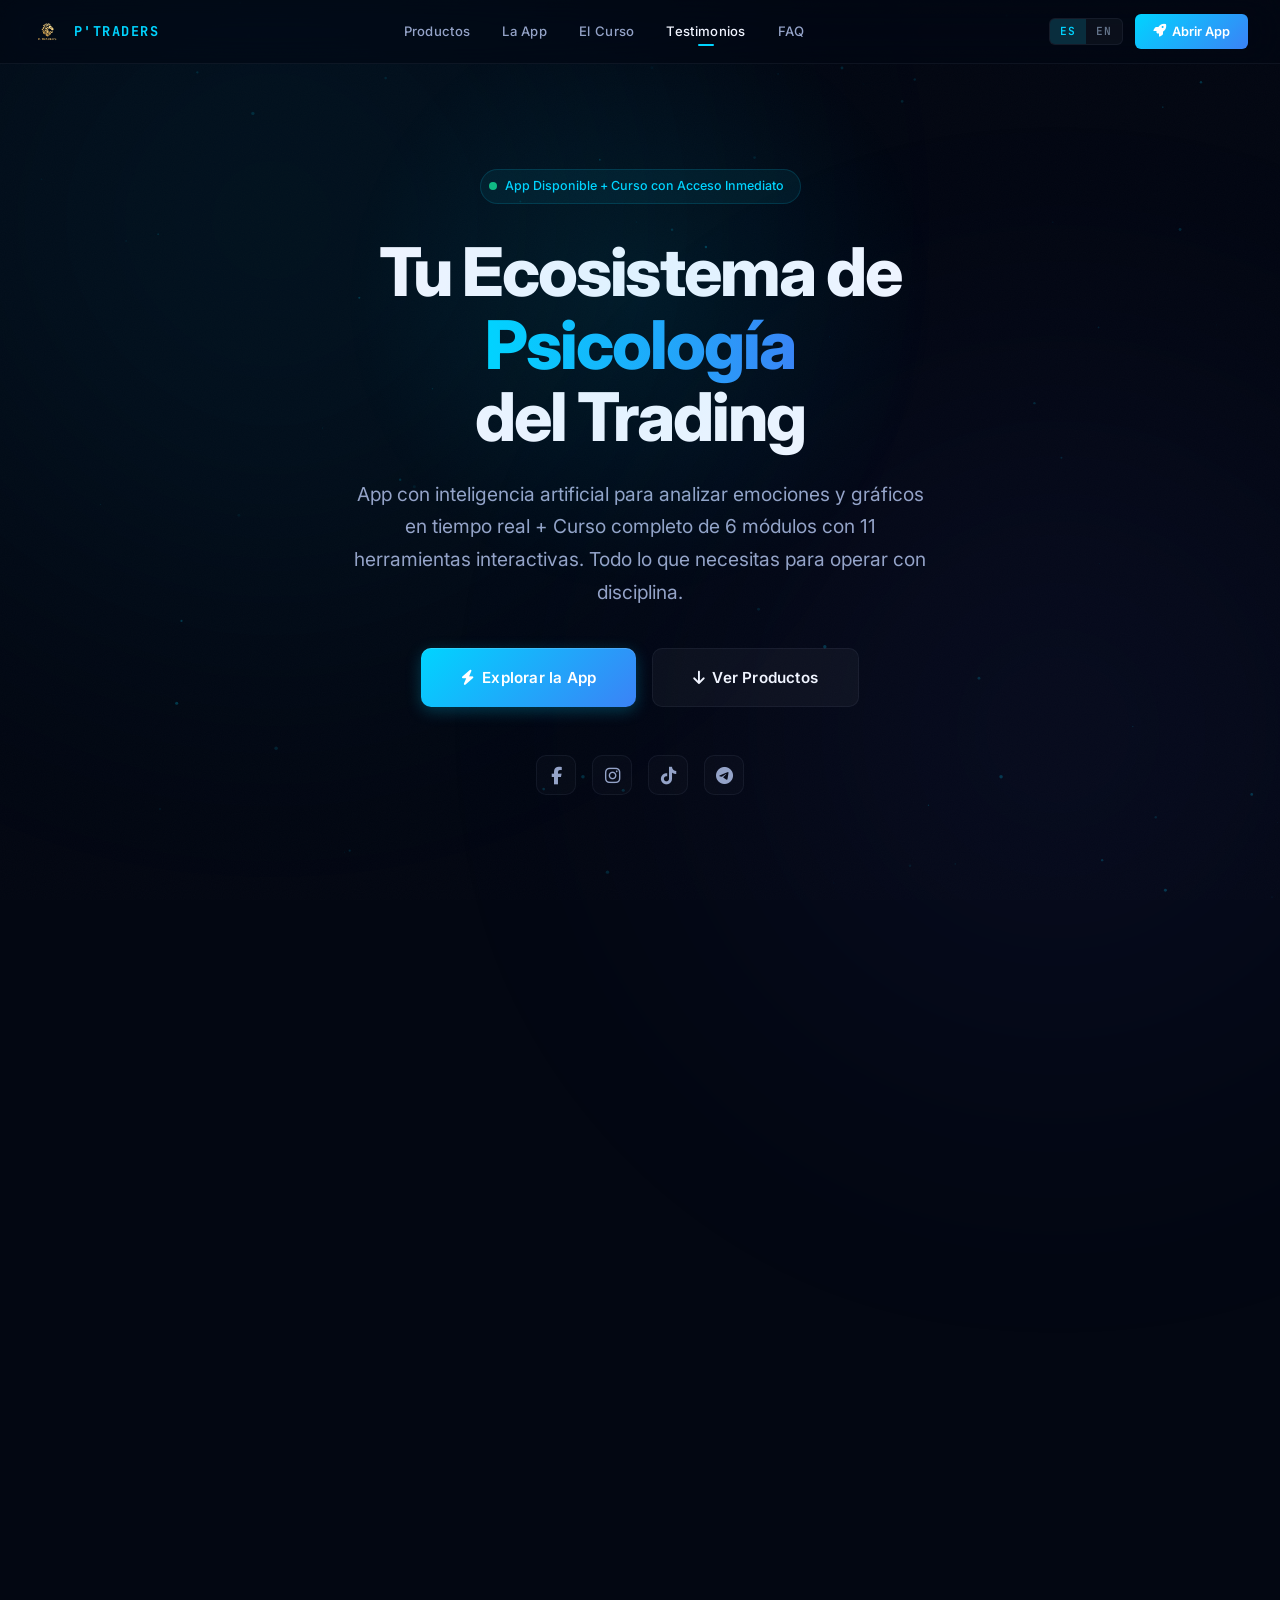
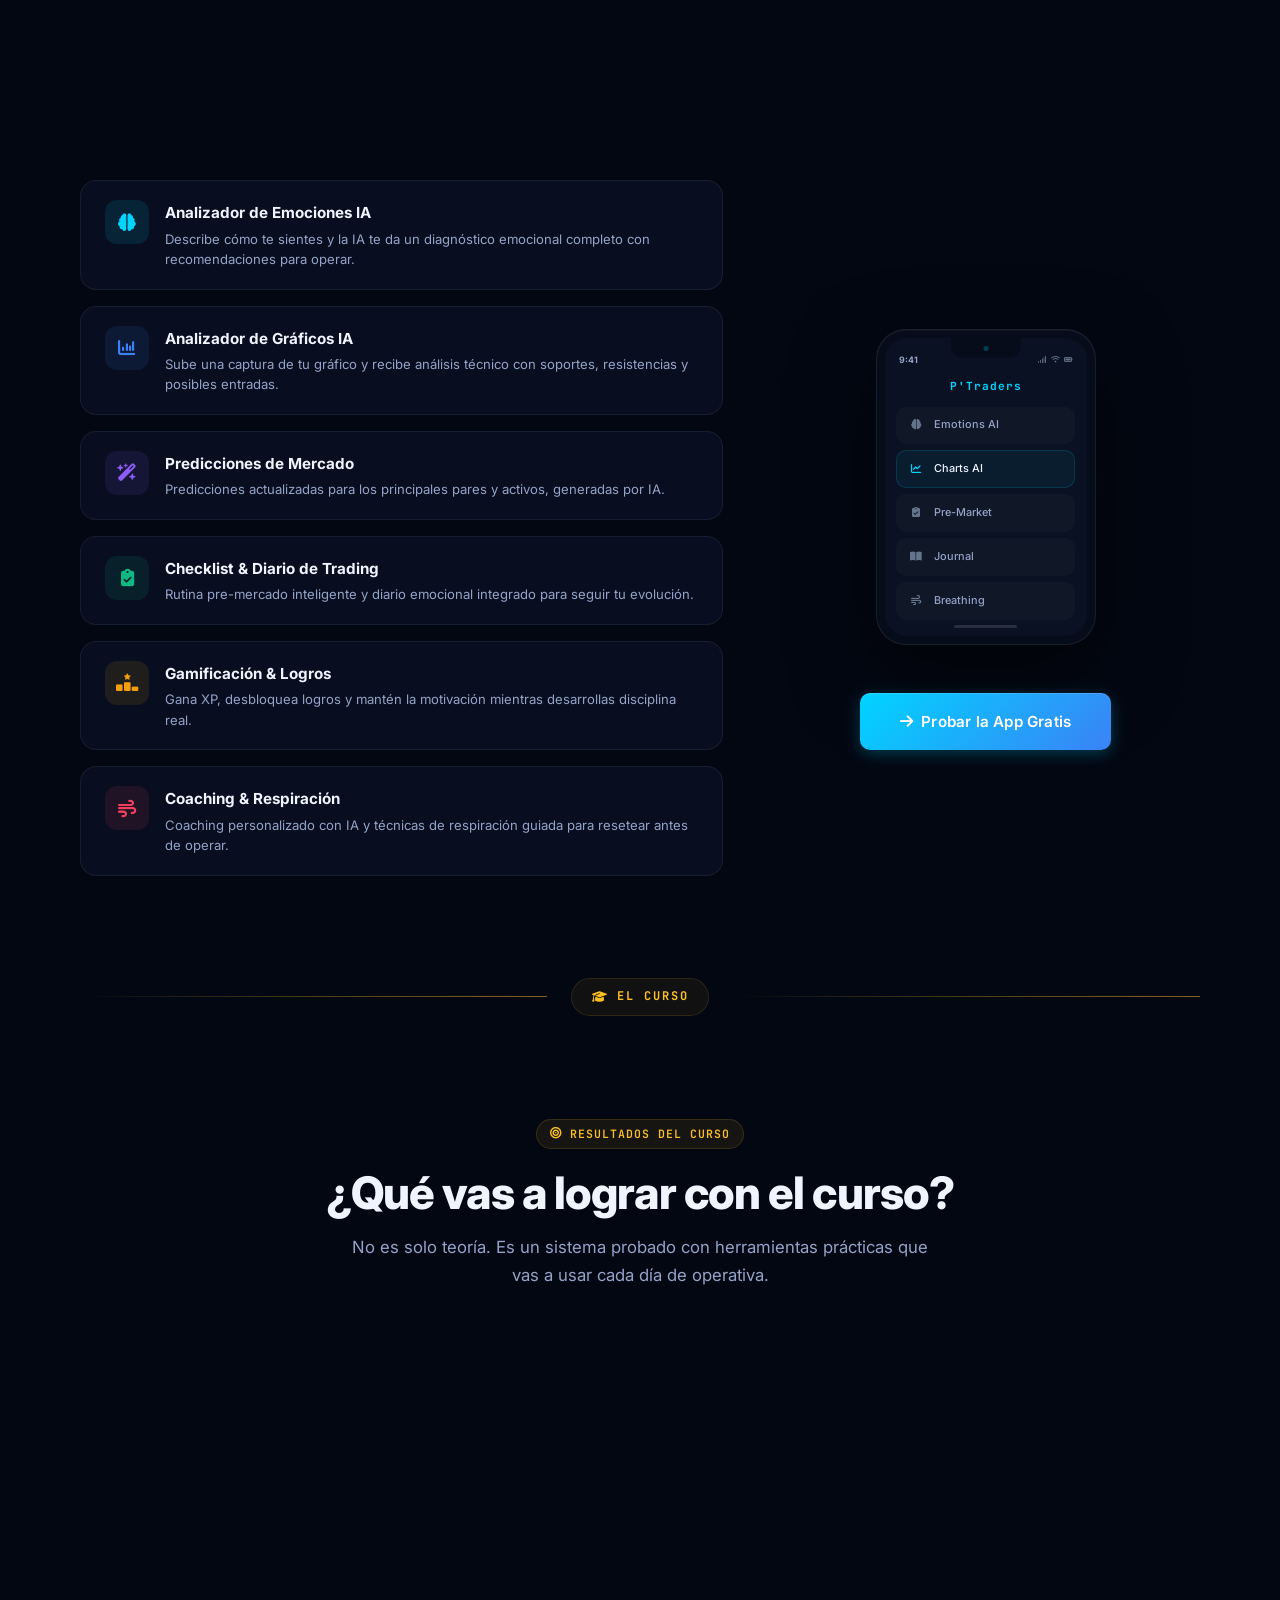
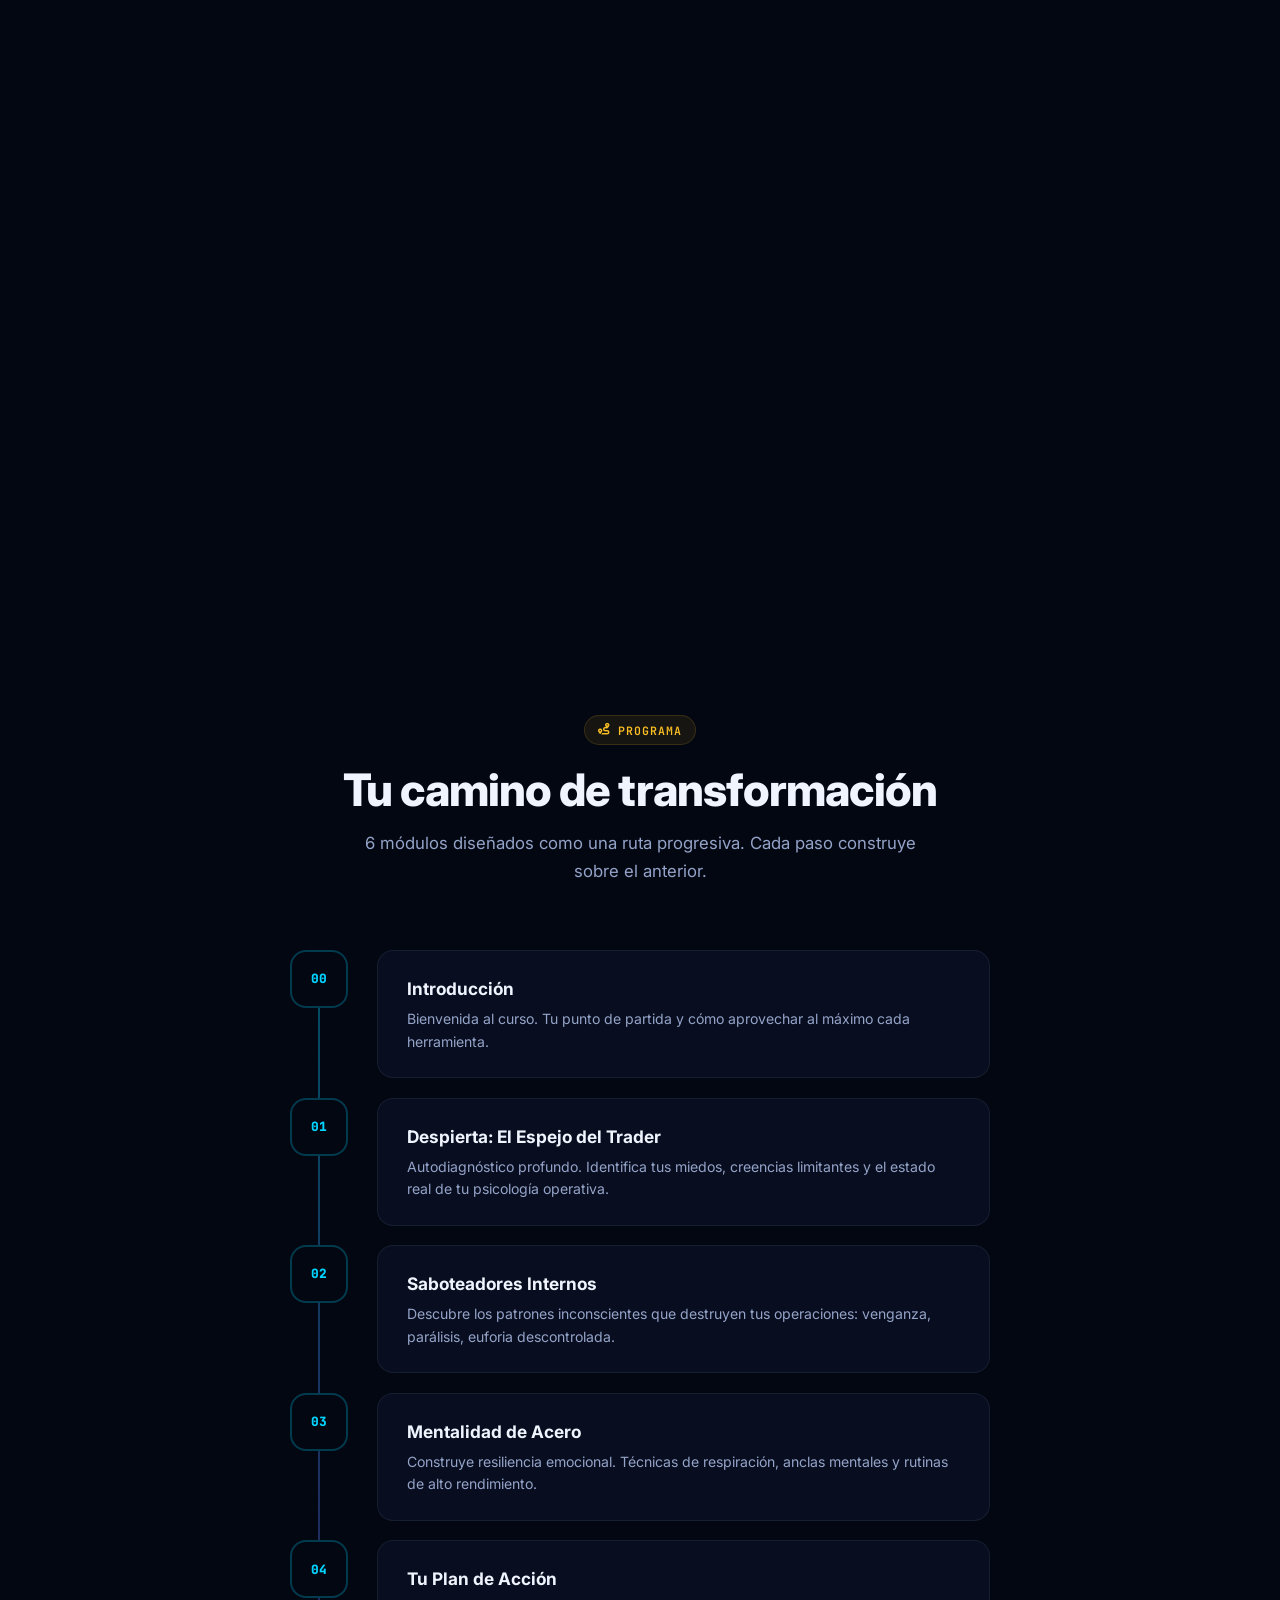
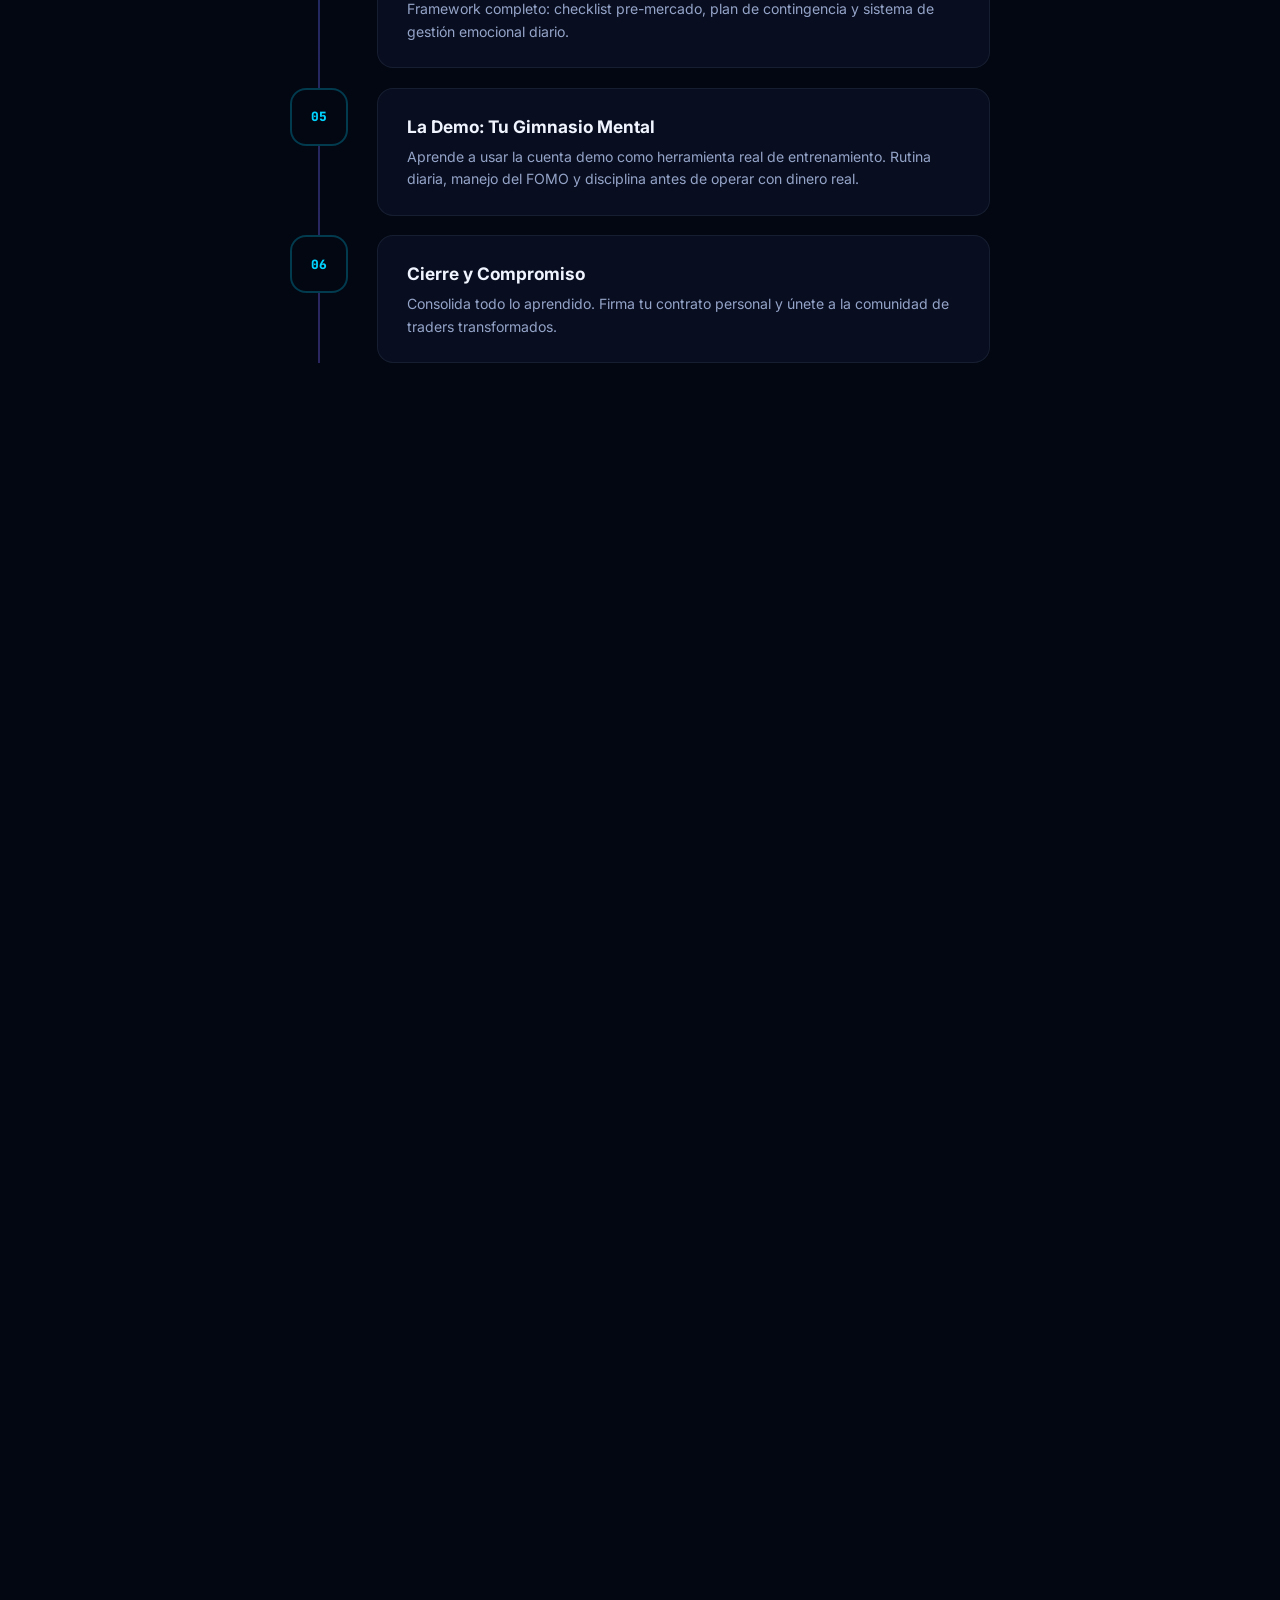
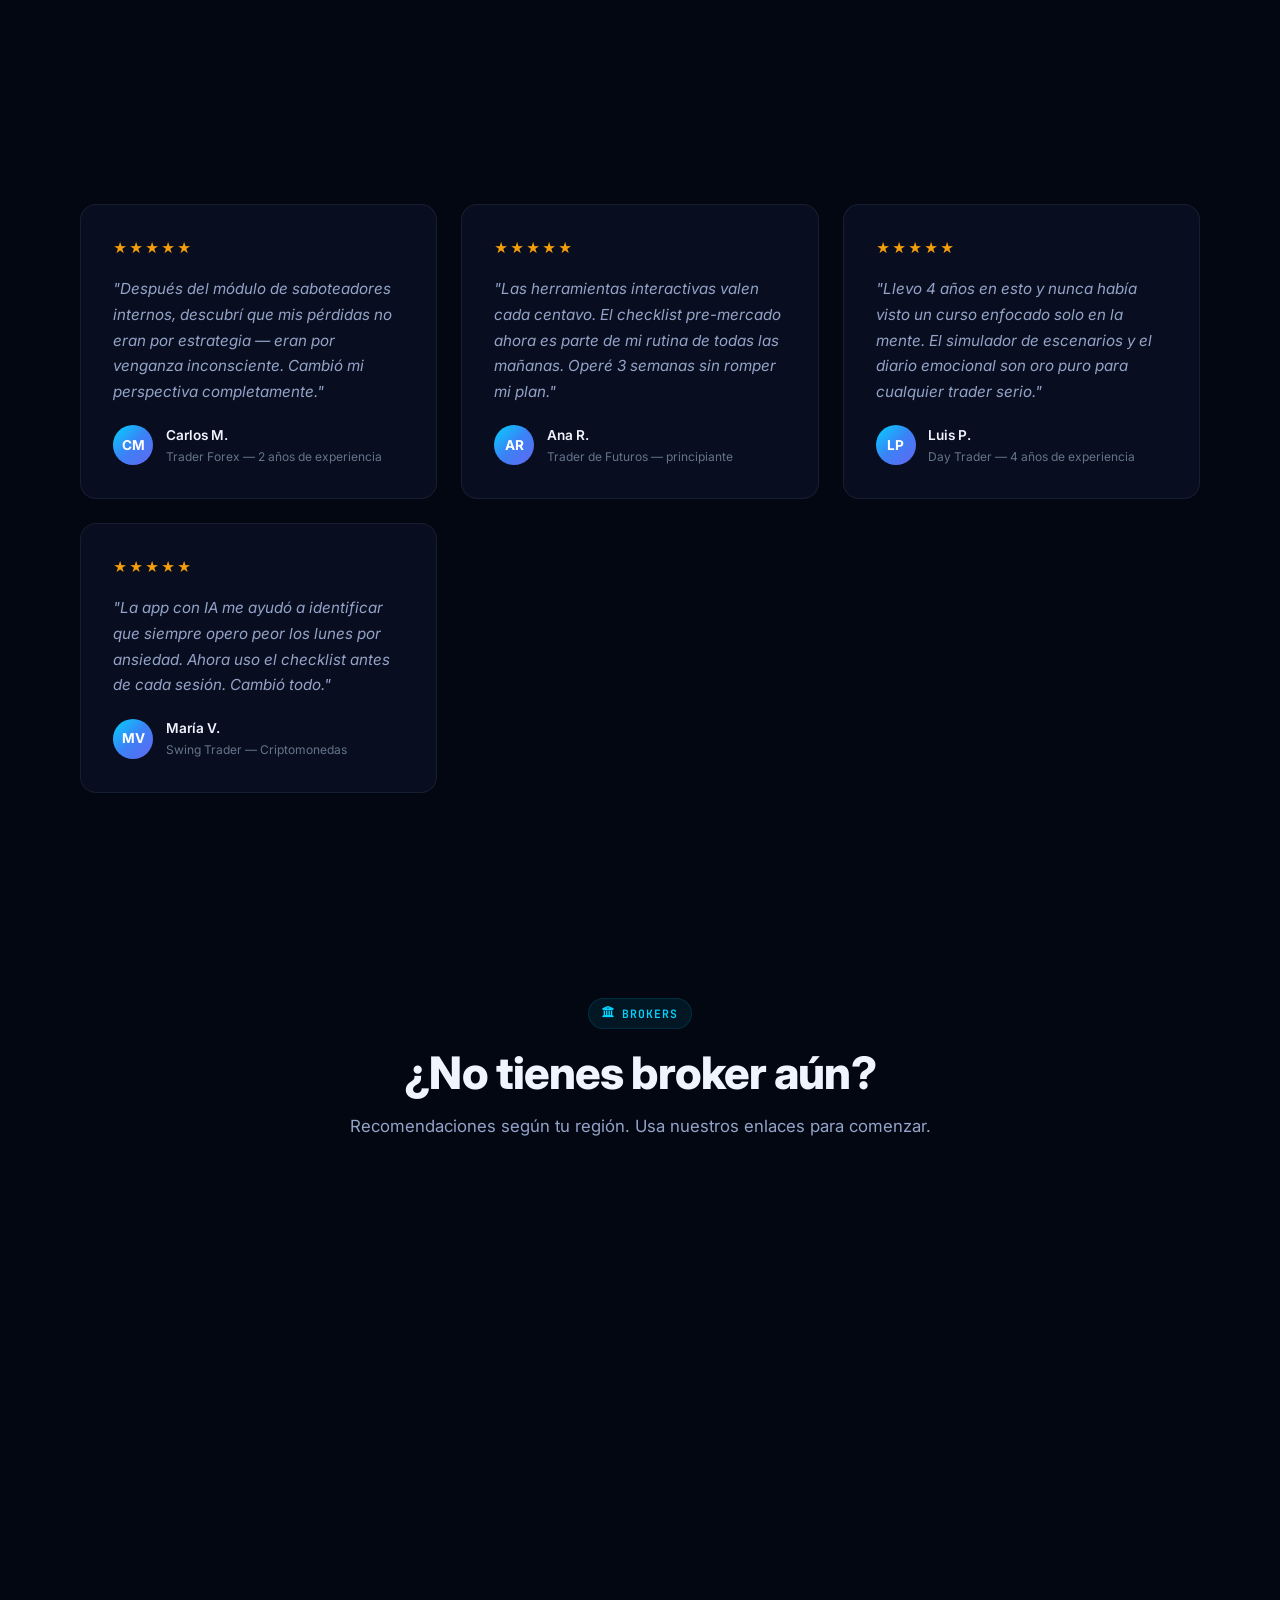
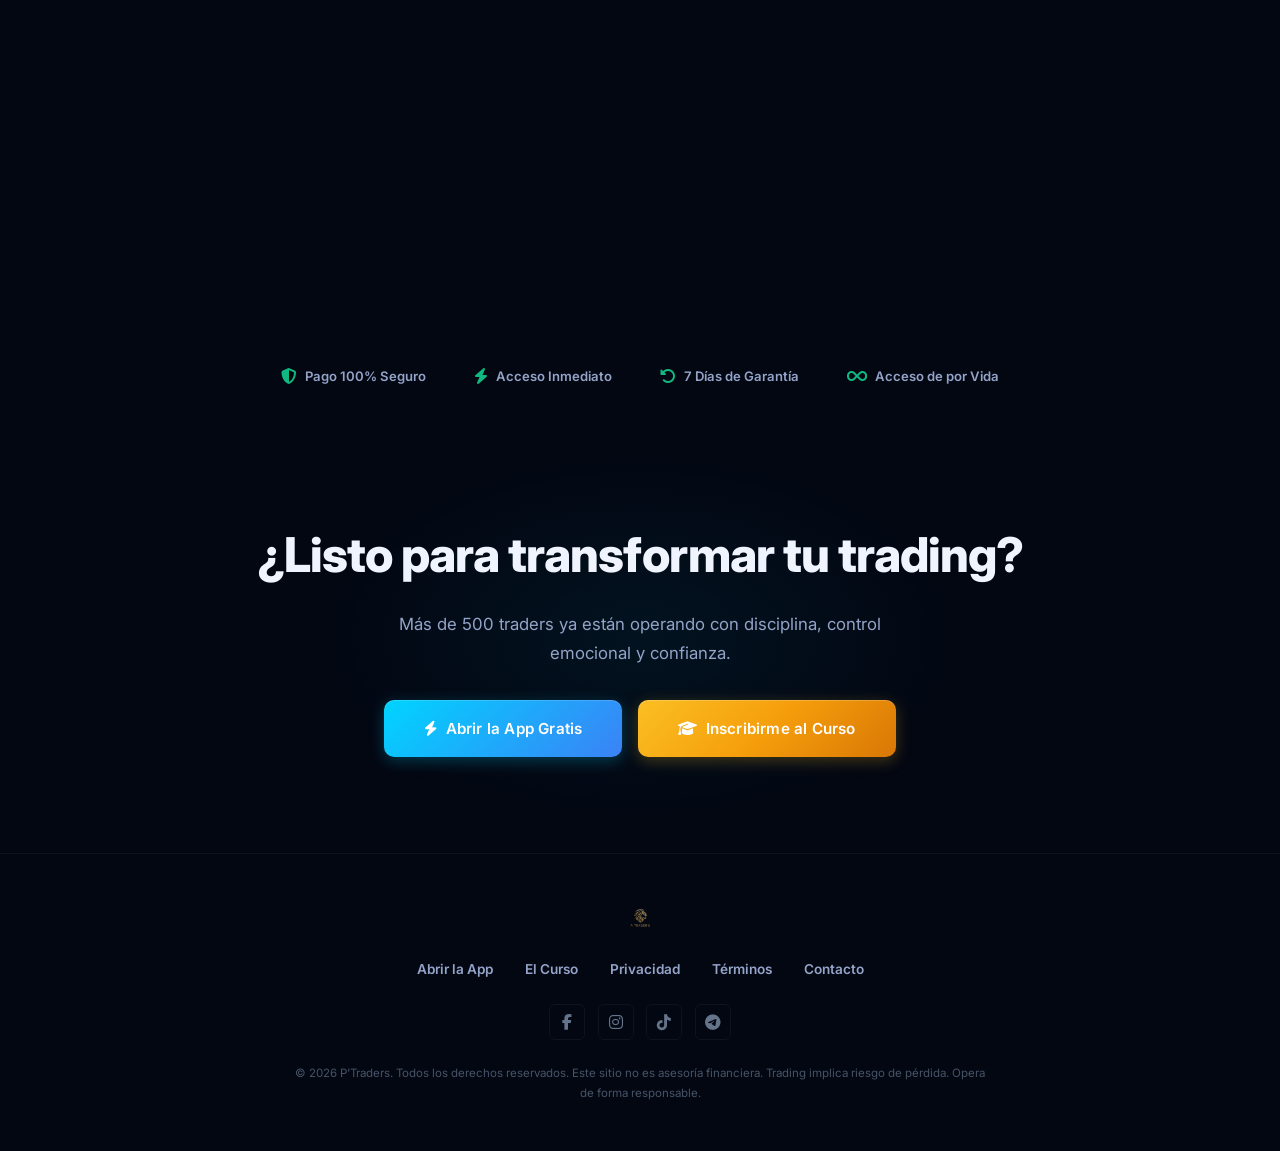
==== index.html @ 38498a60 "Fix video titles and filenames to match actual content - Video 01: Chart Analyzer (Analizador de Gra" ====
<!DOCTYPE html>
<html lang="es">
<head>
  <meta charset="UTF-8" />
  <meta name="viewport" content="width=device-width, initial-scale=1.0" />
  <title>P'Traders — Psicología del Trading: App + Curso</title>
  <meta name="description" content="El ecosistema completo de psicología del trading. App con IA para analizar emociones y gráficos + Curso de 6 módulos con 11 herramientas interactivas." />
  <!-- Open Graph -->
  <meta property="og:type" content="website" />
  <meta property="og:url" content="https://www.paratrades.com/" />
  <meta property="og:title" content="P'Traders — App + Curso de Psicología del Trading" />
  <meta property="og:description" content="Analiza tus emociones con IA, domina tu mentalidad y opera con confianza. App + Curso completo." />
  <meta property="og:image" content="https://www.paratrades.com/og-image.png" />
  <meta name="twitter:card" content="summary_large_image" />
  <meta name="twitter:title" content="P'Traders — App + Curso de Psicología del Trading" />
  <meta name="twitter:description" content="Analiza tus emociones con IA, domina tu mentalidad y opera con confianza. App + Curso completo." />
  <meta name="twitter:image" content="https://www.paratrades.com/og-image.png" />
  <link rel="canonical" href="https://www.paratrades.com/" />
  <link rel="alternate" hreflang="es" href="https://www.paratrades.com/" />
  <link rel="alternate" hreflang="en" href="https://www.paratrades.com/" />
  <link rel="alternate" hreflang="x-default" href="https://www.paratrades.com/" />
  <link rel="preconnect" href="https://fonts.googleapis.com" />
  <link rel="preconnect" href="https://fonts.gstatic.com" crossorigin />
  <link href="https://fonts.googleapis.com/css2?family=Inter:wght@400;500;600;700;800&family=JetBrains+Mono:wght@500;600;700&display=swap" rel="stylesheet" />
  <link rel="stylesheet" href="https://cdnjs.cloudflare.com/ajax/libs/font-awesome/6.5.0/css/all.min.css" media="print" onload="this.media='all'" />
  <noscript><link rel="stylesheet" href="https://cdnjs.cloudflare.com/ajax/libs/font-awesome/6.5.0/css/all.min.css" /></noscript>
  <link rel="icon" type="image/svg+xml" href="logo.svg" />
  <link rel="stylesheet" href="css/style.css?v=5.0" />
  <script type="application/ld+json">
  [{
    "@context": "https://schema.org",
    "@type": "SoftwareApplication",
    "name": "P'Traders App",
    "applicationCategory": "FinanceApplication",
    "operatingSystem": "Web",
    "url": "https://app.paratrades.com/",
    "description": "AI-powered trading psychology app. Analyze emotions, charts, and market predictions in real time.",
    "offers": { "@type": "Offer", "price": "0", "priceCurrency": "USD" },
    "aggregateRating": { "@type": "AggregateRating", "ratingValue": "4.8", "ratingCount": "500" }
  },{
    "@context": "https://schema.org",
    "@type": "Course",
    "name": "Curso de Psicología del Trading — P'Traders",
    "description": "6 módulos en video + 11 herramientas interactivas para dominar la psicología del trading.",
    "provider": { "@type": "Organization", "name": "P'Traders", "url": "https://www.paratrades.com" },
    "url": "https://go.hotmart.com/K101236595F?dp=1",
    "hasCourseInstance": { "@type": "CourseInstance", "courseMode": "online" }
  },{
    "@context": "https://schema.org",
    "@type": "FAQPage",
    "mainEntity": [
      { "@type": "Question", "name": "What's the difference between the App and the Course?", "acceptedAnswer": { "@type": "Answer", "text": "The App is a web platform with AI to analyze your emotions and charts in real time. The Course is a 6-module video program with 11 interactive tools for deep trading psychology learning." }},
      { "@type": "Question", "name": "Is the App free?", "acceptedAnswer": { "@type": "Answer", "text": "Yes. The App has a free plan (Beginner) with limited daily analyses. Premium plans available." }},
      { "@type": "Question", "name": "Do I need previous trading experience?", "acceptedAnswer": { "@type": "Answer", "text": "No. Both the app and course are designed for all levels." }},
      { "@type": "Question", "name": "What does the course include?", "acceptedAnswer": { "@type": "Answer", "text": "6 video modules, 11 exclusive interactive web tools, trader community access, downloadable materials, and lifetime updates." }},
      { "@type": "Question", "name": "Does the app work on any device?", "acceptedAnswer": { "@type": "Answer", "text": "Yes. It's a web application (PWA) that works in your browser from any device." }}
    ]
  }]
  </script>
</head>
<body>
  <a href="#main-content" class="skip-nav">Skip to main content</a>

  <!-- Background effects -->
  <canvas id="particles-canvas"></canvas>
  <div class="bg-noise"></div>
  <div class="bg-glow bg-glow--1"></div>
  <div class="bg-glow bg-glow--2"></div>

  <!-- ═══ TOPBAR ═══ -->
  <header class="topbar" id="topbar">
    <div class="brand">
      <img src="logo.svg" alt="P'Traders" class="brand-logo" />
      <span class="brand-text">P'TRADERS</span>
    </div>
    <nav class="topbar-nav">
      <a href="#products" data-i18n="nav_products">Productos</a>
      <a href="#app-features" data-i18n="nav_app">La App</a>
      <a href="#roadmap" data-i18n="nav_roadmap">El Curso</a>
      <a href="#testimonials" data-i18n="nav_testimonials">Testimonios</a>
      <a href="#faq" data-i18n="nav_faq">FAQ</a>
    </nav>
    <div class="topbar-actions">
      <div class="lang-toggle">
        <button class="lang-btn active" data-lang="es">ES</button>
        <button class="lang-btn" data-lang="en">EN</button>
      </div>
      <a href="https://app.paratrades.com/" target="_blank" class="topbar-cta">
        <i class="fa-solid fa-rocket"></i>
        <span data-i18n="nav_cta">Abrir App</span>
      </a>
      <button class="hamburger" id="hamburger" aria-label="Menu">
        <span></span><span></span><span></span>
      </button>
    </div>
  </header>

  <!-- ═══ MOBILE MENU ═══ -->
  <div class="mobile-menu-overlay" id="mobile-menu">
    <nav class="mobile-menu-nav">
      <a href="#products" data-i18n="nav_products">Productos</a>
      <a href="#app-features" data-i18n="nav_app">La App</a>
      <a href="#roadmap" data-i18n="nav_roadmap">El Curso</a>
      <a href="#testimonials" data-i18n="nav_testimonials">Testimonios</a>
      <a href="#faq" data-i18n="nav_faq">FAQ</a>
      <a href="https://app.paratrades.com/" target="_blank" class="btn btn-primary" data-i18n="nav_cta">Abrir App</a>
    </nav>
  </div>

  <main id="main-content">
  <!-- ═══ HERO ═══ -->
  <section class="hero" id="hero">
    <div class="hero-badge">
      <span class="badge-dot"></span>
      <span data-i18n="hero_badge">App Disponible + Curso con Acceso Inmediato</span>
    </div>
    <h1 class="hero-title">
      <span data-i18n="hero_title_1">Tu Ecosistema de </span><span class="highlight" data-i18n="hero_title_hl">Psicología</span><br />
      <span data-i18n="hero_title_2">del Trading</span>
    </h1>
    <p class="hero-subtitle" data-i18n="hero_subtitle">
      App con inteligencia artificial para analizar emociones y gráficos en tiempo real + Curso completo de 6 módulos con 11 herramientas interactivas. Todo lo que necesitas para operar con disciplina.
    </p>
    <div class="hero-actions">
      <a href="https://app.paratrades.com/" target="_blank" class="btn btn-primary btn-lg btn-pulse">
        <i class="fa-solid fa-bolt"></i>
        <span data-i18n="hero_cta_primary">Explorar la App</span>
      </a>
      <a href="#products" class="btn btn-secondary btn-lg" id="btn-demo">
        <i class="fa-solid fa-arrow-down"></i>
        <span data-i18n="hero_cta_secondary">Ver Productos</span>
      </a>
    </div>
    <div class="hero-social">
      <a href="https://www.facebook.com/paraltraders" target="_blank" rel="noopener" aria-label="Facebook"><i class="fa-brands fa-facebook-f"></i></a>
      <a href="https://www.instagram.com/para_traders__" target="_blank" rel="noopener" aria-label="Instagram"><i class="fa-brands fa-instagram"></i></a>
      <a href="https://www.tiktok.com/@para_traders" target="_blank" rel="noopener" aria-label="TikTok"><i class="fa-brands fa-tiktok"></i></a>
      <a href="https://t.me/erostrading" target="_blank" rel="noopener" aria-label="Telegram"><i class="fa-brands fa-telegram"></i></a>
    </div>
  </section>

  <!-- ═══ STATS BAR ═══ -->
  <section class="stats-bar reveal">
    <div class="stats-grid">
      <div class="stat-item">
        <div class="stat-number" data-target="500">0</div>
        <div class="stat-label" data-i18n="stat_1">Traders en la Comunidad</div>
      </div>
      <div class="stat-item">
        <div class="stat-number" data-target="6">0</div>
        <div class="stat-label" data-i18n="stat_2">Módulos del Curso</div>
      </div>
      <div class="stat-item">
        <div class="stat-number" data-target="11">0</div>
        <div class="stat-label" data-i18n="stat_3">Herramientas IA</div>
      </div>
      <div class="stat-item">
        <div class="stat-number" data-target="24">0</div>
        <div class="stat-label" data-i18n="stat_4">Acceso 24/7</div>
      </div>
    </div>
  </section>

  <!-- ═══ PRODUCTS SHOWCASE ═══ -->
  <section class="section" id="products">
    <div class="container">
      <div class="section-header reveal">
        <span class="section-tag"><i class="fa-solid fa-gem"></i> <span data-i18n="products_tag">DOS PRODUCTOS, UN ECOSISTEMA</span></span>
        <h2 class="section-title" data-i18n="products_title">Elige tu camino o combina ambos</h2>
        <p class="section-desc" data-i18n="products_desc">La app te da herramientas de IA en tiempo real. El curso te da el conocimiento profundo. Juntos, son imbatibles.</p>
      </div>
      <div class="products-grid stagger-children reveal">
        <!-- APP CARD -->
        <div class="product-card product-card--app">
          <div class="product-card-accent"></div>
          <div class="product-badge product-badge--app"><i class="fa-solid fa-microchip"></i> <span data-i18n="product_app_badge">PLATAFORMA IA</span></div>
          <div class="product-icon-ring product-icon-ring--app">
            <i class="fa-solid fa-brain"></i>
          </div>
          <h3 class="product-name" data-i18n="product_app_name">La App</h3>
          <p class="product-tagline" data-i18n="product_app_tagline">Inteligencia artificial al servicio de tu operativa</p>
          <ul class="product-features">
            <li><i class="fa-solid fa-check"></i> <span data-i18n="product_app_f1">Analizador de emociones con IA</span></li>
            <li><i class="fa-solid fa-check"></i> <span data-i18n="product_app_f2">Analizador de gráficos con IA</span></li>
            <li><i class="fa-solid fa-check"></i> <span data-i18n="product_app_f3">Predicciones de mercado</span></li>
            <li><i class="fa-solid fa-check"></i> <span data-i18n="product_app_f4">Diario de trading inteligente</span></li>
            <li><i class="fa-solid fa-check"></i> <span data-i18n="product_app_f5">Checklist pre-mercado</span></li>
            <li><i class="fa-solid fa-check"></i> <span data-i18n="product_app_f6">Planes desde gratis</span></li>
          </ul>
          <a href="https://app.paratrades.com/" target="_blank" class="btn btn-primary btn-block">
            <i class="fa-solid fa-arrow-right"></i>
            <span data-i18n="product_app_cta">Abrir la App Gratis</span>
          </a>
        </div>
        <!-- COURSE CARD -->
        <div class="product-card product-card--course">
          <div class="product-card-accent product-card-accent--gold"></div>
          <div class="product-badge product-badge--course"><i class="fa-solid fa-graduation-cap"></i> <span data-i18n="product_course_badge">CURSO COMPLETO</span></div>
          <div class="product-icon-ring product-icon-ring--course">
            <i class="fa-solid fa-book-open"></i>
          </div>
          <h3 class="product-name" data-i18n="product_course_name">El Curso</h3>
          <p class="product-tagline" data-i18n="product_course_tagline">Conocimiento profundo para transformar tu mentalidad</p>
          <ul class="product-features">
            <li><i class="fa-solid fa-check"></i> <span data-i18n="product_course_f1">6 módulos en video</span></li>
            <li><i class="fa-solid fa-check"></i> <span data-i18n="product_course_f2">11 herramientas interactivas</span></li>
            <li><i class="fa-solid fa-check"></i> <span data-i18n="product_course_f3">Comunidad de traders</span></li>
            <li><i class="fa-solid fa-check"></i> <span data-i18n="product_course_f4">Material descargable</span></li>
            <li><i class="fa-solid fa-check"></i> <span data-i18n="product_course_f5">Actualizaciones de por vida</span></li>
            <li><i class="fa-solid fa-check"></i> <span data-i18n="product_course_f6">Acceso a las 11 herramientas web</span></li>
          </ul>
          <a href="https://go.hotmart.com/K101236595F?dp=1" target="_blank" class="btn btn-gold btn-block">
            <i class="fa-solid fa-arrow-right"></i>
            <span data-i18n="product_course_cta">Inscribirme al Curso</span>
          </a>
          <div class="product-guarantee">
            <i class="fa-solid fa-shield-halved"></i>
            <span data-i18n="product_course_guarantee">7 días de garantía — Pago seguro via Hotmart</span>
          </div>
        </div>
      </div>
    </div>
  </section>

  <!-- ═══ APP GALLERY — Capturas y Videos Reales ═══ -->
  <section class="section section--gallery" id="app-gallery">
    <div class="container">
      <div class="section-header reveal">
        <span class="section-tag section-tag--app"><i class="fa-solid fa-images"></i> <span data-i18n="gallery_tag">MIRA LA APP EN ACCIÓN</span></span>
        <h2 class="section-title" data-i18n="gallery_title">Mira la app en acción</h2>
        <p class="section-desc" data-i18n="gallery_subtitle">Capturas reales de la plataforma</p>
      </div>

      <div class="app-gallery reveal">
        <!-- Category filters -->
        <div class="gallery-filters">
          <button class="gallery-filter active" data-filter="all" data-i18n="gallery_all">Todas</button>
          <button class="gallery-filter" data-filter="video" data-i18n="gallery_video"><i class="fa-solid fa-play"></i> Videos</button>
          <button class="gallery-filter" data-filter="profile" data-i18n="gallery_profile">Perfil</button>
          <button class="gallery-filter" data-filter="simulator" data-i18n="gallery_simulator">Simuladores</button>
          <button class="gallery-filter" data-filter="chart" data-i18n="gallery_chart">Gráfico IA</button>
          <button class="gallery-filter" data-filter="checklist" data-i18n="gallery_checklist">Checklist</button>
          <button class="gallery-filter" data-filter="journal" data-i18n="gallery_journal">Diario</button>
        </div>

        <!-- Carousel track -->
        <div class="gallery-viewport">
          <div class="gallery-track" id="gallery-track">
            <!-- Videos FIRST for impact -->
            <div class="gallery-slide gallery-slide--video" data-category="video">
              <div class="gallery-video-frame">
                <video src="assets/videos/es/01-analizador-graficos.mp4" playsinline muted loop preload="metadata" poster="assets/screenshots/es/04-grafico-ia-analisis.jpeg"></video>
                <button class="gallery-video-play" aria-label="Play video"><i class="fa-solid fa-play"></i></button>
              </div>
              <span class="gallery-caption" data-i18n="gallery_vid_01">Analizador de Gráficos IA</span>
            </div>
            <div class="gallery-slide gallery-slide--video" data-category="video">
              <div class="gallery-video-frame">
                <video src="assets/videos/es/02-analizador-emociones.mp4" playsinline muted loop preload="metadata" poster="assets/screenshots/es/01-perfil-progreso-logros.jpeg"></video>
                <button class="gallery-video-play" aria-label="Play video"><i class="fa-solid fa-play"></i></button>
              </div>
              <span class="gallery-caption" data-i18n="gallery_vid_02">Analizador de Emociones</span>
            </div>
            <div class="gallery-slide gallery-slide--video" data-category="video">
              <div class="gallery-video-frame">
                <video src="assets/videos/es/03-diario-notas.mp4" playsinline muted loop preload="metadata" poster="assets/screenshots/es/15-diario-panel-notas.jpeg"></video>
                <button class="gallery-video-play" aria-label="Play video"><i class="fa-solid fa-play"></i></button>
              </div>
              <span class="gallery-caption" data-i18n="gallery_vid_03">Diario de Notas</span>
            </div>
            <div class="gallery-slide gallery-slide--video" data-category="video">
              <div class="gallery-video-frame">
                <video src="assets/videos/es/04-noticias-ia.mp4" playsinline muted loop preload="metadata" poster="assets/screenshots/es/21-grafico-ia-noticias.jpeg"></video>
                <button class="gallery-video-play" aria-label="Play video"><i class="fa-solid fa-play"></i></button>
              </div>
              <span class="gallery-caption" data-i18n="gallery_vid_04">Noticias con IA</span>
            </div>
            <!-- Screenshots -->
            <div class="gallery-slide" data-category="chart">
              <div class="gallery-phone">
                <img src="assets/screenshots/es/04-grafico-ia-analisis.jpeg" alt="Análisis de gráfico IA" loading="lazy">
              </div>
              <span class="gallery-caption" data-i18n="gallery_cap_04">Análisis multi-timeframe</span>
            </div>
            <div class="gallery-slide" data-category="simulator">
              <div class="gallery-phone">
                <img src="assets/screenshots/es/10-simulador-gimnasio-mental.jpeg" alt="Gimnasio Mental" loading="lazy">
              </div>
              <span class="gallery-caption" data-i18n="gallery_cap_10">Tu Gimnasio Mental</span>
            </div>
            <div class="gallery-slide" data-category="journal">
              <div class="gallery-phone">
                <img src="assets/screenshots/es/15-diario-panel-notas.jpeg" alt="Panel del diario" loading="lazy">
              </div>
              <span class="gallery-caption" data-i18n="gallery_cap_15">Panel y notas IA</span>
            </div>
            <div class="gallery-slide" data-category="profile">
              <div class="gallery-phone">
                <img src="assets/screenshots/es/01-perfil-progreso-logros.jpeg" alt="Perfil - Progreso y logros" loading="lazy">
              </div>
              <span class="gallery-caption" data-i18n="gallery_cap_01">Progreso y logros</span>
            </div>
            <div class="gallery-slide" data-category="profile">
              <div class="gallery-phone">
                <img src="assets/screenshots/es/02-perfil-misiones.jpeg" alt="Perfil - Misiones" loading="lazy">
              </div>
              <span class="gallery-caption" data-i18n="gallery_cap_02">Misiones para ganar análisis</span>
            </div>
            <div class="gallery-slide" data-category="profile">
              <div class="gallery-phone">
                <img src="assets/screenshots/es/03-elite-coaching-ia.jpeg" alt="Elite - Coaching IA" loading="lazy">
              </div>
              <span class="gallery-caption" data-i18n="gallery_cap_03">Coaching IA Elite</span>
            </div>
            <div class="gallery-slide" data-category="chart">
              <div class="gallery-phone">
                <img src="assets/screenshots/es/12-grafico-ia-mercados.jpeg" alt="Selección de mercados" loading="lazy">
              </div>
              <span class="gallery-caption" data-i18n="gallery_cap_12">Selección de mercados</span>
            </div>
            <div class="gallery-slide" data-category="simulator">
              <div class="gallery-phone">
                <img src="assets/screenshots/es/05-simulador-modo-accion.jpeg" alt="Simulador Modo Acción" loading="lazy">
              </div>
              <span class="gallery-caption" data-i18n="gallery_cap_05">Modo Acción</span>
            </div>
            <div class="gallery-slide" data-category="simulator">
              <div class="gallery-phone">
                <img src="assets/screenshots/es/06-simulador-identifica-vela.jpeg" alt="Identifica la Vela" loading="lazy">
              </div>
              <span class="gallery-caption" data-i18n="gallery_cap_06">Identifica la Vela</span>
            </div>
            <div class="gallery-slide" data-category="simulator">
              <div class="gallery-phone">
                <img src="assets/screenshots/es/09-simulador-identifica-patron.jpeg" alt="Identifica el Patrón" loading="lazy">
              </div>
              <span class="gallery-caption" data-i18n="gallery_cap_09">Identifica el Patrón</span>
            </div>
            <div class="gallery-slide" data-category="simulator">
              <div class="gallery-phone">
                <img src="assets/screenshots/es/08-simulador-desafio-trading.jpeg" alt="Desafío de Trading" loading="lazy">
              </div>
              <span class="gallery-caption" data-i18n="gallery_cap_08">Desafío de Trading</span>
            </div>
            <div class="gallery-slide" data-category="simulator">
              <div class="gallery-phone">
                <img src="assets/screenshots/es/11-simulador-accion-correcto.jpeg" alt="Resultado correcto" loading="lazy">
              </div>
              <span class="gallery-caption" data-i18n="gallery_cap_11">Resultado correcto</span>
            </div>
            <div class="gallery-slide" data-category="simulator">
              <div class="gallery-phone">
                <img src="assets/screenshots/es/07-simulador-vela-dificil.jpeg" alt="Vela difícil" loading="lazy">
              </div>
              <span class="gallery-caption" data-i18n="gallery_cap_07">Nivel difícil</span>
            </div>
            <div class="gallery-slide" data-category="checklist">
              <div class="gallery-phone">
                <img src="assets/screenshots/es/14-checklist-pre-mercado.jpeg" alt="Checklist pre-mercado" loading="lazy">
              </div>
              <span class="gallery-caption" data-i18n="gallery_cap_14">Checklist pre-mercado</span>
            </div>
            <div class="gallery-slide" data-category="checklist">
              <div class="gallery-phone">
                <img src="assets/screenshots/es/13-checklist-parcial.jpeg" alt="Checklist parcial" loading="lazy">
              </div>
              <span class="gallery-caption" data-i18n="gallery_cap_13">Checklist en progreso</span>
            </div>
            <div class="gallery-slide" data-category="journal">
              <div class="gallery-phone">
                <img src="assets/screenshots/es/16-diario-registra-operacion.jpeg" alt="Registrar operación" loading="lazy">
              </div>
              <span class="gallery-caption" data-i18n="gallery_cap_16">Registrar operación</span>
            </div>
            <div class="gallery-slide" data-category="journal">
              <div class="gallery-phone">
                <img src="assets/screenshots/es/17-diario-historial-operaciones.jpeg" alt="Historial" loading="lazy">
              </div>
              <span class="gallery-caption" data-i18n="gallery_cap_17">Historial de operaciones</span>
            </div>
            <div class="gallery-slide" data-category="journal">
              <div class="gallery-phone">
                <img src="assets/screenshots/es/18-diario-dashboard-emociones.jpeg" alt="Dashboard emociones" loading="lazy">
              </div>
              <span class="gallery-caption" data-i18n="gallery_cap_18">Dashboard de emociones</span>
            </div>
            <div class="gallery-slide" data-category="journal">
              <div class="gallery-phone">
                <img src="assets/screenshots/es/19-diario-rendimiento-grafico.jpeg" alt="Rendimiento gráfico" loading="lazy">
              </div>
              <span class="gallery-caption" data-i18n="gallery_cap_19">Rendimiento y gráficos</span>
            </div>
          </div>
        </div>

        <!-- Navigation -->
        <div class="gallery-nav">
          <button class="gallery-arrow gallery-prev" aria-label="Previous"><i class="fa-solid fa-chevron-left"></i></button>
          <div class="gallery-dots" id="gallery-dots"></div>
          <button class="gallery-arrow gallery-next" aria-label="Next"><i class="fa-solid fa-chevron-right"></i></button>
        </div>
      </div>
    </div>
  </section>

  <!-- ═══ APP FEATURES ═══ -->
  <section class="section" id="app-features">
    <div class="container">
      <div class="section-header reveal">
        <span class="section-tag section-tag--app"><i class="fa-solid fa-microchip"></i> <span data-i18n="appfeat_tag">LA APP — INTELIGENCIA ARTIFICIAL</span></span>
        <h2 class="section-title" data-i18n="appfeat_title">Tu copiloto de trading con IA</h2>
        <p class="section-desc" data-i18n="appfeat_desc">Accede desde cualquier dispositivo. Analiza tus emociones, gráficos y predicciones de mercado en tiempo real.</p>
      </div>
      <div class="app-showcase reveal">
        <div class="app-showcase-features stagger-children">
          <div class="app-feat-card">
            <div class="app-feat-icon" style="background: rgba(var(--accent-rgb), 0.1); color: var(--accent);">
              <i class="fa-solid fa-brain"></i>
            </div>
            <div>
              <h4 class="app-feat-title" data-i18n="appfeat_1_title">Analizador de Emociones IA</h4>
              <p class="app-feat-desc" data-i18n="appfeat_1_desc">Describe cómo te sientes y la IA te da un diagnóstico emocional completo con recomendaciones para operar.</p>
            </div>
          </div>
          <div class="app-feat-card">
            <div class="app-feat-icon" style="background: rgba(59,130,246,0.1); color: var(--blue);">
              <i class="fa-solid fa-chart-column"></i>
            </div>
            <div>
              <h4 class="app-feat-title" data-i18n="appfeat_2_title">Analizador de Gráficos IA</h4>
              <p class="app-feat-desc" data-i18n="appfeat_2_desc">Sube una captura de tu gráfico y recibe análisis técnico con soportes, resistencias y posibles entradas.</p>
            </div>
          </div>
          <div class="app-feat-card">
            <div class="app-feat-icon" style="background: rgba(139,92,246,0.1); color: var(--violet);">
              <i class="fa-solid fa-wand-magic-sparkles"></i>
            </div>
            <div>
              <h4 class="app-feat-title" data-i18n="appfeat_3_title">Predicciones de Mercado</h4>
              <p class="app-feat-desc" data-i18n="appfeat_3_desc">Predicciones actualizadas para los principales pares y activos, generadas por IA.</p>
            </div>
          </div>
          <div class="app-feat-card">
            <div class="app-feat-icon" style="background: rgba(16,185,129,0.1); color: var(--emerald);">
              <i class="fa-solid fa-clipboard-check"></i>
            </div>
            <div>
              <h4 class="app-feat-title" data-i18n="appfeat_4_title">Checklist & Diario de Trading</h4>
              <p class="app-feat-desc" data-i18n="appfeat_4_desc">Rutina pre-mercado inteligente y diario emocional integrado para seguir tu evolución.</p>
            </div>
          </div>
          <div class="app-feat-card">
            <div class="app-feat-icon" style="background: rgba(245,158,11,0.1); color: var(--amber);">
              <i class="fa-solid fa-ranking-star"></i>
            </div>
            <div>
              <h4 class="app-feat-title" data-i18n="appfeat_5_title">Gamificación & Logros</h4>
              <p class="app-feat-desc" data-i18n="appfeat_5_desc">Gana XP, desbloquea logros y mantén la motivación mientras desarrollas disciplina real.</p>
            </div>
          </div>
          <div class="app-feat-card">
            <div class="app-feat-icon" style="background: rgba(244,63,94,0.1); color: var(--rose);">
              <i class="fa-solid fa-wind"></i>
            </div>
            <div>
              <h4 class="app-feat-title" data-i18n="appfeat_6_title">Coaching & Respiración</h4>
              <p class="app-feat-desc" data-i18n="appfeat_6_desc">Coaching personalizado con IA y técnicas de respiración guiada para resetear antes de operar.</p>
            </div>
          </div>
        </div>
        <div class="app-showcase-visual">
          <div class="app-phone-wrapper">
            <div class="app-phone">
              <div class="app-phone-notch"></div>
              <div class="app-phone-screen">
                <div class="app-status-bar">
                  <span class="app-status-time">9:41</span>
                  <div class="app-status-icons">
                    <i class="fa-solid fa-signal"></i>
                    <i class="fa-solid fa-wifi"></i>
                    <i class="fa-solid fa-battery-full"></i>
                  </div>
                </div>
                <div class="app-screen-header">
                  <span class="app-screen-title">P'Traders</span>
                </div>
                <div class="app-screen-items">
                  <div class="app-screen-item"><i class="fa-solid fa-brain"></i><span>Emotions AI</span></div>
                  <div class="app-screen-item active"><i class="fa-solid fa-chart-line"></i><span>Charts AI</span></div>
                  <div class="app-screen-item"><i class="fa-solid fa-clipboard-check"></i><span>Pre-Market</span></div>
                  <div class="app-screen-item"><i class="fa-solid fa-book-open"></i><span>Journal</span></div>
                  <div class="app-screen-item"><i class="fa-solid fa-wind"></i><span>Breathing</span></div>
                </div>
                <div class="app-screen-home-bar"></div>
              </div>
            </div>
          </div>
          <a href="https://app.paratrades.com/" target="_blank" class="btn btn-primary btn-lg" style="margin-top:1.5rem">
            <i class="fa-solid fa-arrow-right"></i>
            <span data-i18n="appfeat_cta">Probar la App Gratis</span>
          </a>
        </div>
      </div>
    </div>
  </section>

  <!-- ═══ COURSE DIVIDER ═══ -->
  <div class="section-divider reveal">
    <div class="divider-line"></div>
    <span class="divider-text" data-i18n="divider_course"><i class="fa-solid fa-graduation-cap"></i> EL CURSO</span>
    <div class="divider-line"></div>
  </div>

  <!-- ═══ OUTCOMES ═══ -->
  <section class="section" id="outcomes">
    <div class="container">
      <div class="section-header reveal">
        <span class="section-tag section-tag--gold"><i class="fa-solid fa-bullseye"></i> <span data-i18n="outcomes_tag">RESULTADOS DEL CURSO</span></span>
        <h2 class="section-title" data-i18n="outcomes_title">¿Qué vas a lograr con el curso?</h2>
        <p class="section-desc" data-i18n="outcomes_desc">No es solo teoría. Es un sistema probado con herramientas prácticas que vas a usar cada día de operativa.</p>
      </div>
      <div class="outcomes-grid stagger-children reveal">
        <div class="outcome-card" style="--card-accent: linear-gradient(135deg, var(--gold), var(--amber))">
          <div class="outcome-icon" style="background: rgba(251,191,36,0.1); color: var(--gold);">
            <i class="fa-solid fa-brain"></i>
          </div>
          <h3 class="outcome-title" data-i18n="outcome_1_title">Domina tus Emociones</h3>
          <p class="outcome-desc" data-i18n="outcome_1_desc">Identifica miedo, codicia y frustración antes de que saboteen tu operativa. Herramientas de autodiagnóstico en tiempo real.</p>
        </div>
        <div class="outcome-card" style="--card-accent: linear-gradient(135deg, var(--amber), var(--rose))">
          <div class="outcome-icon" style="background: rgba(245,158,11,0.1); color: var(--amber);">
            <i class="fa-solid fa-shield-halved"></i>
          </div>
          <h3 class="outcome-title" data-i18n="outcome_2_title">Construye Disciplina Real</h3>
          <p class="outcome-desc" data-i18n="outcome_2_desc">Crea rutinas pre-mercado, checklists y planes de contingencia. Un framework completo para operar con consistencia.</p>
        </div>
        <div class="outcome-card" style="--card-accent: linear-gradient(135deg, var(--emerald), var(--gold))">
          <div class="outcome-icon" style="background: rgba(16,185,129,0.1); color: var(--emerald);">
            <i class="fa-solid fa-chart-line"></i>
          </div>
          <h3 class="outcome-title" data-i18n="outcome_3_title">Opera con Confianza</h3>
          <p class="outcome-desc" data-i18n="outcome_3_desc">Transforma la ansiedad en calma operativa. Aprende a confiar en tu plan y ejecutar sin dudar.</p>
        </div>
      </div>
    </div>
  </section>

  <!-- ═══ ABOUT ═══ -->
  <section class="section" id="about">
    <div class="container">
      <div class="about-layout reveal">
        <div class="about-left" style="order:2;text-align:center">
          <span class="section-tag section-tag--gold" style="display:inline-flex"><i class="fa-solid fa-user-tie"></i> <span data-i18n="about_tag">TU INSTRUCTOR</span></span>
          <h2 class="section-title" style="text-align:center;margin-bottom:1.2rem" data-i18n="about_title">De trader a trader</h2>
          <p class="about-text" data-i18n="about_p1">
            Este curso nació de <strong>años de experiencia</strong> operando mercados reales — cometiendo errores,
            descubriendo patrones emocionales y desarrollando sistemas para manejarlos.
          </p>
          <p class="about-text" data-i18n="about_p2">
            Cada herramienta, cada módulo, cada ejercicio viene de la <strong>trinchera real del trading</strong>.
            No es teoría de libro: es el sistema que uso cada día antes de abrir una operación.
          </p>
        </div>
        <div class="about-right" style="order:1">
          <div class="about-quote-card">
            <div class="about-quote-accent"></div>
            <blockquote class="about-quote" data-i18n="about_quote">
              “El 80% del trading es psicología. Este curso es el 80% que nadie te enseña.”
            </blockquote>
          </div>
          <div class="about-credentials">
            <span class="credential"><i class="fa-solid fa-circle-check"></i> <span data-i18n="cred_1">Trader Activo +5 años</span></span>
            <span class="credential"><i class="fa-solid fa-circle-check"></i> <span data-i18n="cred_2">Mercados Forex & Futuros</span></span>
            <span class="credential"><i class="fa-solid fa-circle-check"></i> <span data-i18n="cred_3">Comunidad +500 traders</span></span>
            <span class="credential"><i class="fa-solid fa-circle-check"></i> <span data-i18n="cred_4">Enfoque Psicología Aplicada</span></span>
          </div>
        </div>
      </div>
    </div>
  </section>

  <!-- ═══ ROADMAP ═══ -->
  <section class="section" id="roadmap">
    <div class="container">
      <div class="section-header reveal">
        <span class="section-tag section-tag--gold"><i class="fa-solid fa-route"></i> <span data-i18n="roadmap_tag">PROGRAMA</span></span>
        <h2 class="section-title" data-i18n="roadmap_title">Tu camino de transformación</h2>
        <p class="section-desc" data-i18n="roadmap_desc">6 módulos diseñados como una ruta progresiva. Cada paso construye sobre el anterior.</p>
      </div>
      <div class="roadmap-timeline stagger-children reveal">
        <div class="roadmap-item">
          <div class="roadmap-marker">00</div>
          <div class="roadmap-body">
            <h3 class="roadmap-title" data-i18n="mod0_title">Introducción</h3>
            <p class="roadmap-desc" data-i18n="mod0_desc">Bienvenida al curso. Tu punto de partida y cómo aprovechar al máximo cada herramienta.</p>
          </div>
        </div>
        <div class="roadmap-item">
          <div class="roadmap-marker">01</div>
          <div class="roadmap-body">
            <h3 class="roadmap-title" data-i18n="mod1_title">Despierta: El Espejo del Trader</h3>
            <p class="roadmap-desc" data-i18n="mod1_desc">Autodiagnóstico profundo. Identifica tus miedos, creencias limitantes y el estado real de tu psicología operativa.</p>
          </div>
        </div>
        <div class="roadmap-item">
          <div class="roadmap-marker">02</div>
          <div class="roadmap-body">
            <h3 class="roadmap-title" data-i18n="mod2_title">Saboteadores Internos</h3>
            <p class="roadmap-desc" data-i18n="mod2_desc">Descubre los patrones inconscientes que destruyen tus operaciones: venganza, parálisis, euforia descontrolada.</p>
          </div>
        </div>
        <div class="roadmap-item">
          <div class="roadmap-marker">03</div>
          <div class="roadmap-body">
            <h3 class="roadmap-title" data-i18n="mod3_title">Mentalidad de Acero</h3>
            <p class="roadmap-desc" data-i18n="mod3_desc">Construye resiliencia emocional. Técnicas de respiración, anclas mentales y rutinas de alto rendimiento.</p>
          </div>
        </div>
        <div class="roadmap-item">
          <div class="roadmap-marker">04</div>
          <div class="roadmap-body">
            <h3 class="roadmap-title" data-i18n="mod4_title">Tu Plan de Acción</h3>
            <p class="roadmap-desc" data-i18n="mod4_desc">Framework completo: checklist pre-mercado, plan de contingencia y sistema de gestión emocional diario.</p>
          </div>
        </div>
        <div class="roadmap-item">
          <div class="roadmap-marker">05</div>
          <div class="roadmap-body">
            <h3 class="roadmap-title" data-i18n="mod5_title">La Demo: Tu Gimnasio Mental</h3>
            <p class="roadmap-desc" data-i18n="mod5_desc">Aprende a usar la cuenta demo como herramienta real de entrenamiento. Rutina diaria, manejo del FOMO y disciplina antes de operar con dinero real.</p>
          </div>
        </div>
        <div class="roadmap-item">
          <div class="roadmap-marker">06</div>
          <div class="roadmap-body">
            <h3 class="roadmap-title" data-i18n="mod6_title">Cierre y Compromiso</h3>
            <p class="roadmap-desc" data-i18n="mod6_desc">Consolida todo lo aprendido. Firma tu contrato personal y únete a la comunidad de traders transformados.</p>
          </div>
        </div>
      </div>
    </div>
  </section>

  <!-- ═══ TOOLS ═══ -->
  <section class="section" id="tools">
    <div class="container">
      <div class="section-header reveal">
        <span class="section-tag section-tag--gold"><i class="fa-solid fa-toolbox"></i> <span data-i18n="tools_tag">HERRAMIENTAS DEL CURSO</span></span>
        <h2 class="section-title" data-i18n="tools_title">11 herramientas interactivas incluidas</h2>
        <p class="section-desc" data-i18n="tools_desc">No son PDFs aburridos. Son herramientas web interactivas que usarás antes, durante y después de cada sesión de trading.</p>
      </div>
      <div class="tools-grid stagger-children reveal" id="tools-grid">
        <!-- Tool 1 -->
        <div class="tool-card locked" data-tool="test-mental">
          <div class="tool-icon-box" style="background: rgba(var(--accent-rgb), 0.1); color: var(--accent);">
            <i class="fa-solid fa-brain"></i>
          </div>
          <div class="tool-content">
            <div class="tool-module" data-i18n="tool_mod1">MÓDULO 1</div>
            <div class="tool-name" data-i18n="tool_1_name">Test de Fortaleza Mental</div>
            <div class="tool-desc" data-i18n="tool_1_desc">Autodiagnóstico de 5 dimensiones clave de tu psicología operativa.</div>
          </div>
          <div class="tool-lock-overlay">
            <div class="lock-icon"><i class="fa-solid fa-lock"></i></div>
            <div class="lock-text" data-i18n="tool_locked">Requiere acceso</div>
          </div>
        </div>
        <!-- Tool 2 -->
        <div class="tool-card locked" data-tool="inventario-miedos">
          <div class="tool-icon-box" style="background: rgba(244,63,94,0.1); color: var(--rose);">
            <i class="fa-solid fa-ghost"></i>
          </div>
          <div class="tool-content">
            <div class="tool-module" data-i18n="tool_mod1">MÓDULO 1</div>
            <div class="tool-name" data-i18n="tool_2_name">Inventario de Miedos</div>
            <div class="tool-desc" data-i18n="tool_2_desc">Identifica los miedos específicos que sabotean tu operativa.</div>
          </div>
          <div class="tool-lock-overlay">
            <div class="lock-icon"><i class="fa-solid fa-lock"></i></div>
            <div class="lock-text" data-i18n="tool_locked">Requiere acceso</div>
          </div>
        </div>
        <!-- Tool 3 -->
        <div class="tool-card locked" data-tool="detector-saboteadores">
          <div class="tool-icon-box" style="background: rgba(245,158,11,0.1); color: var(--amber);">
            <i class="fa-solid fa-magnifying-glass"></i>
          </div>
          <div class="tool-content">
            <div class="tool-module" data-i18n="tool_mod2">MÓDULO 2</div>
            <div class="tool-name" data-i18n="tool_3_name">Detector de Saboteadores</div>
            <div class="tool-desc" data-i18n="tool_3_desc">Descubre qué patrones inconscientes están destruyendo tus resultados.</div>
          </div>
          <div class="tool-lock-overlay">
            <div class="lock-icon"><i class="fa-solid fa-lock"></i></div>
            <div class="lock-text" data-i18n="tool_locked">Requiere acceso</div>
          </div>
        </div>
        <!-- Tool 4 -->
        <div class="tool-card locked" data-tool="diario-emocional">
          <div class="tool-icon-box" style="background: rgba(99,102,241,0.1); color: var(--indigo);">
            <i class="fa-solid fa-book-open"></i>
          </div>
          <div class="tool-content">
            <div class="tool-module" data-i18n="tool_mod2">MÓDULO 2</div>
            <div class="tool-name" data-i18n="tool_4_name">Diario Emocional</div>
            <div class="tool-desc" data-i18n="tool_4_desc">Registro diario de emociones, disparadores y patrones de comportamiento.</div>
          </div>
          <div class="tool-lock-overlay">
            <div class="lock-icon"><i class="fa-solid fa-lock"></i></div>
            <div class="lock-text" data-i18n="tool_locked">Requiere acceso</div>
          </div>
        </div>
        <!-- Tool 5 -->
        <div class="tool-card locked" data-tool="respiracion-box">
          <div class="tool-icon-box" style="background: rgba(16,185,129,0.1); color: var(--emerald);">
            <i class="fa-solid fa-wind"></i>
          </div>
          <div class="tool-content">
            <div class="tool-module" data-i18n="tool_mod3">MÓDULO 3</div>
            <div class="tool-name" data-i18n="tool_5_name">Respiración Box Breathing</div>
            <div class="tool-desc" data-i18n="tool_5_desc">Técnica guiada de 4 tiempos para resetear tu sistema nervioso antes de operar.</div>
          </div>
          <div class="tool-lock-overlay">
            <div class="lock-icon"><i class="fa-solid fa-lock"></i></div>
            <div class="lock-text" data-i18n="tool_locked">Requiere acceso</div>
          </div>
        </div>
        <!-- Tool 6 -->
        <div class="tool-card locked" data-tool="ancla-mental">
          <div class="tool-icon-box" style="background: rgba(139,92,246,0.1); color: var(--violet);">
            <i class="fa-solid fa-anchor"></i>
          </div>
          <div class="tool-content">
            <div class="tool-module" data-i18n="tool_mod3">MÓDULO 3</div>
            <div class="tool-name" data-i18n="tool_6_name">Generador de Ancla Mental</div>
            <div class="tool-desc" data-i18n="tool_6_desc">Crea tu ancla personal para acceder a estados de alto rendimiento en segundos.</div>
          </div>
          <div class="tool-lock-overlay">
            <div class="lock-icon"><i class="fa-solid fa-lock"></i></div>
            <div class="lock-text" data-i18n="tool_locked">Requiere acceso</div>
          </div>
        </div>
        <!-- Tool 7 -->
        <div class="tool-card locked" data-tool="checklist-premercado">
          <div class="tool-icon-box" style="background: rgba(var(--accent-rgb), 0.1); color: var(--accent);">
            <i class="fa-solid fa-clipboard-check"></i>
          </div>
          <div class="tool-content">
            <div class="tool-module" data-i18n="tool_mod4">MÓDULO 4</div>
            <div class="tool-name" data-i18n="tool_7_name">Checklist Pre-Mercado</div>
            <div class="tool-desc" data-i18n="tool_7_desc">Revisa tu estado psicológico antes de cada sesión con esta lista profesional.</div>
          </div>
          <div class="tool-lock-overlay">
            <div class="lock-icon"><i class="fa-solid fa-lock"></i></div>
            <div class="lock-text" data-i18n="tool_locked">Requiere acceso</div>
          </div>
        </div>
        <!-- Tool 8 -->
        <div class="tool-card locked" data-tool="plan-contingencia">
          <div class="tool-icon-box" style="background: rgba(59,130,246,0.1); color: var(--blue);">
            <i class="fa-solid fa-shield"></i>
          </div>
          <div class="tool-content">
            <div class="tool-module" data-i18n="tool_mod4">MÓDULO 4</div>
            <div class="tool-name" data-i18n="tool_8_name">Plan de Contingencia</div>
            <div class="tool-desc" data-i18n="tool_8_desc">Protocolos de acción para escenarios de crisis emocional durante sesiones.</div>
          </div>
          <div class="tool-lock-overlay">
            <div class="lock-icon"><i class="fa-solid fa-lock"></i></div>
            <div class="lock-text" data-i18n="tool_locked">Requiere acceso</div>
          </div>
        </div>
        <!-- Tool 9 -->
        <div class="tool-card locked" data-tool="simulador-escenarios">
          <div class="tool-icon-box" style="background: rgba(245,158,11,0.1); color: var(--amber);">
            <i class="fa-solid fa-dice"></i>
          </div>
          <div class="tool-content">
            <div class="tool-module" data-i18n="tool_mod5">MÓDULO 5</div>
            <div class="tool-name" data-i18n="tool_9_name">Simulador de Escenarios</div>
            <div class="tool-desc" data-i18n="tool_9_desc">Practica toma de decisiones bajo presión en escenarios controlados.</div>
          </div>
          <div class="tool-lock-overlay">
            <div class="lock-icon"><i class="fa-solid fa-lock"></i></div>
            <div class="lock-text" data-i18n="tool_locked">Requiere acceso</div>
          </div>
        </div>
        <!-- Tool 10 -->
        <div class="tool-card locked" data-tool="tracker-progreso">
          <div class="tool-icon-box" style="background: rgba(16,185,129,0.1); color: var(--emerald);">
            <i class="fa-solid fa-chart-pie"></i>
          </div>
          <div class="tool-content">
            <div class="tool-module" data-i18n="tool_mod5">MÓDULO 5</div>
            <div class="tool-name" data-i18n="tool_10_name">Tracker de Progreso</div>
            <div class="tool-desc" data-i18n="tool_10_desc">Visualiza tu evolución con métricas de disciplina, control emocional y consistencia.</div>
          </div>
          <div class="tool-lock-overlay">
            <div class="lock-icon"><i class="fa-solid fa-lock"></i></div>
            <div class="lock-text" data-i18n="tool_locked">Requiere acceso</div>
          </div>
        </div>
        <!-- Tool 11 -->
        <div class="tool-card locked" data-tool="contrato-compromiso">
          <div class="tool-icon-box" style="background: rgba(251,191,36,0.1); color: var(--gold);">
            <i class="fa-solid fa-file-signature"></i>
          </div>
          <div class="tool-content">
            <div class="tool-module" data-i18n="tool_mod6">MÓDULO 6</div>
            <div class="tool-name" data-i18n="tool_11_name">Contrato de Compromiso</div>
            <div class="tool-desc" data-i18n="tool_11_desc">Formaliza tu compromiso contigo mismo. Tu manifiesto personal de trader disciplinado.</div>
          </div>
          <div class="tool-lock-overlay">
            <div class="lock-icon"><i class="fa-solid fa-lock"></i></div>
            <div class="lock-text" data-i18n="tool_locked">Requiere acceso</div>
          </div>
        </div>
      </div>
    </div>
  </section>

  <!-- ═══ APP DOWNLOAD ═══ -->
  <section class="section" id="app">
    <div class="container">
      <div class="app-promo reveal">
        <div class="app-promo-content">
          <span class="section-tag section-tag--app"><i class="fa-solid fa-mobile-screen-button"></i> <span data-i18n="app_tag">DESCARGA LA APP</span></span>
          <h2 class="section-title" data-i18n="app_title">Todas tus herramientas en el bolsillo</h2>
          <p class="app-desc" data-i18n="app_desc">Analizador de emociones con IA, analizador de gráficos, checklist pre-mercado, diario emocional y mucho más — todo en una sola plataforma. Regístrate gratis y empieza a operar con disciplina.</p>
          <div class="app-features">
            <div class="app-feature"><i class="fa-solid fa-brain"></i> <span data-i18n="app_feat_1">Analizador de Emociones IA</span></div>
            <div class="app-feature"><i class="fa-solid fa-chart-line"></i> <span data-i18n="app_feat_2">Analizador de Gráficos IA</span></div>
            <div class="app-feature"><i class="fa-solid fa-toolbox"></i> <span data-i18n="app_feat_3">Herramientas Integradas</span></div>
            <div class="app-feature"><i class="fa-solid fa-bell"></i> <span data-i18n="app_feat_4">Predicciones de Mercado</span></div>
          </div>
          <div class="app-buttons">
            <a href="https://app.paratrades.com/" target="_blank" class="btn btn-primary btn-lg">
              <i class="fa-solid fa-arrow-right"></i>
              <span data-i18n="app_open">Abrir la App</span>
            </a>
          </div>
          <div class="app-stores-row">
            <span class="app-store-btn app-store-btn--soon" id="btn-appstore" role="button" aria-disabled="true">
              <i class="fa-brands fa-apple"></i>
              <div>
                <span class="app-store-small" data-i18n="app_available">Próximamente en</span>
                <span class="app-store-name">App Store</span>
              </div>
            </span>
            <span class="app-store-btn app-store-btn--soon" id="btn-playstore" role="button" aria-disabled="true">
              <i class="fa-brands fa-google-play"></i>
              <div>
                <span class="app-store-small" data-i18n="app_available">Próximamente en</span>
                <span class="app-store-name">Google Play</span>
              </div>
            </span>
          </div>
        </div>
        <div class="app-promo-visual">
          <div class="app-phone-wrapper">
            <div class="app-phone">
              <div class="app-phone-notch"></div>
              <div class="app-phone-screen">
                <div class="app-status-bar">
                  <span class="app-status-time">9:41</span>
                  <div class="app-status-icons">
                    <i class="fa-solid fa-signal"></i>
                    <i class="fa-solid fa-wifi"></i>
                    <i class="fa-solid fa-battery-full"></i>
                  </div>
                </div>
                <div class="app-screen-header">
                  <span class="app-screen-title">P'Traders</span>
                </div>
                <div class="app-screen-items">
                  <div class="app-screen-item"><i class="fa-solid fa-brain"></i><span>Emotions</span></div>
                  <div class="app-screen-item active"><i class="fa-solid fa-chart-line"></i><span>Charts</span></div>
                  <div class="app-screen-item"><i class="fa-solid fa-clipboard-check"></i><span>Pre-Market</span></div>
                  <div class="app-screen-item"><i class="fa-solid fa-book-open"></i><span>Journal</span></div>
                  <div class="app-screen-item"><i class="fa-solid fa-wind"></i><span>Breathing</span></div>
                </div>
                <div class="app-screen-home-bar"></div>
              </div>
            </div>
          </div>
        </div>
      </div>

    </div>
  </section>

  <!-- ═══ FAQ ═══ -->
  <section class="section" id="faq">
    <div class="container">
      <div class="section-header reveal">
        <span class="section-tag"><i class="fa-solid fa-circle-question"></i> <span data-i18n="faq_tag">FAQ</span></span>
        <h2 class="section-title" data-i18n="faq_title">Preguntas Frecuentes</h2>
      </div>
      <div class="faq-list reveal">
        <div class="faq-item">
          <button class="faq-question" aria-expanded="false" aria-controls="faq-a1">
            <span data-i18n="faq_q1">¿Necesito experiencia previa en trading?</span>
            <i class="fa-solid fa-chevron-down faq-chevron"></i>
          </button>
          <div class="faq-answer" id="faq-a1"><div class="faq-answer-inner" data-i18n="faq_a1">No. El curso está diseñado tanto para principiantes como para traders con experiencia. Si operas o planeas operar, este curso te dará las bases psicológicas que necesitas desde el primer día.</div></div>
        </div>
        <div class="faq-item">
          <button class="faq-question" aria-expanded="false" aria-controls="faq-a2">
            <span data-i18n="faq_q2">¿Qué incluye exactamente el curso?</span>
            <i class="fa-solid fa-chevron-down faq-chevron"></i>
          </button>
          <div class="faq-answer" id="faq-a2"><div class="faq-answer-inner" data-i18n="faq_a2">6 módulos en video, 11 herramientas interactivas web exclusivas, acceso a la comunidad de traders, material descargable y actualizaciones futuras incluidas.</div></div>
        </div>
        <div class="faq-item">
          <button class="faq-question" aria-expanded="false" aria-controls="faq-a3">
            <span data-i18n="faq_q3">¿Las herramientas son descargables o están online?</span>
            <i class="fa-solid fa-chevron-down faq-chevron"></i>
          </button>
          <div class="faq-answer" id="faq-a3"><div class="faq-answer-inner" data-i18n="faq_a3">Son aplicaciones web interactivas que funcionan desde tu navegador en cualquier dispositivo. Accedes con tu código personal y puedes usarlas en tu computadora, tablet o celular. Algunas permiten descargar resultados en formato texto.</div></div>
        </div>
        <div class="faq-item">
          <button class="faq-question" aria-expanded="false" aria-controls="faq-a4">
            <span data-i18n="faq_q4">¿Cuánto tiempo tengo acceso al curso?</span>
            <i class="fa-solid fa-chevron-down faq-chevron"></i>
          </button>
          <div class="faq-answer" id="faq-a4"><div class="faq-answer-inner" data-i18n="faq_a4">Acceso de por vida. Una vez inscrito, puedes revisar el material y usar las herramientas cuando quieras, sin límite de tiempo. Además, recibirás todas las actualizaciones futuras sin costo adicional.</div></div>
        </div>
        <div class="faq-item">
          <button class="faq-question" aria-expanded="false" aria-controls="faq-a5">
            <span data-i18n="faq_q5">¿El curso enseña estrategias de trading técnico?</span>
            <i class="fa-solid fa-chevron-down faq-chevron"></i>
          </button>
          <div class="faq-answer" id="faq-a5"><div class="faq-answer-inner" data-i18n="faq_a5">No directamente. Este curso se enfoca 100% en la psicología del trading — el aspecto que representa el 80% de tu éxito. Es el complemento perfecto para cualquier estrategia técnica que ya uses o estés aprendiendo.</div></div>
        </div>
      </div>
    </div>
  </section>

  <!-- ═══ TESTIMONIALS ═══ -->
  <section class="section" id="testimonials">
    <div class="container">
      <div class="section-header reveal">
        <span class="section-tag"><i class="fa-solid fa-star"></i> <span data-i18n="test_tag">TESTIMONIOS</span></span>
        <h2 class="section-title" data-i18n="test_title">Lo que dicen nuestros traders</h2>
      </div>
      <div class="testimonial-grid stagger-children reveal">
        <div class="testimonial-card">
          <div class="testimonial-stars">★★★★★</div>
          <p class="testimonial-quote" data-i18n="test_1_quote">"Después del módulo de saboteadores internos, descubrí que mis pérdidas no eran por estrategia — eran por venganza inconsciente. Cambió mi perspectiva completamente."</p>
          <div class="testimonial-author">
            <div class="testimonial-avatar">CM</div>
            <div>
              <div class="testimonial-name" data-i18n="test_1_name">Carlos M.</div>
              <div class="testimonial-role" data-i18n="test_1_role">Trader Forex — 2 años de experiencia</div>
            </div>
          </div>
        </div>
        <div class="testimonial-card">
          <div class="testimonial-stars">★★★★★</div>
          <p class="testimonial-quote" data-i18n="test_2_quote">"Las herramientas interactivas valen cada centavo. El checklist pre-mercado ahora es parte de mi rutina de todas las mañanas. Operé 3 semanas sin romper mi plan."</p>
          <div class="testimonial-author">
            <div class="testimonial-avatar">AR</div>
            <div>
              <div class="testimonial-name" data-i18n="test_2_name">Ana R.</div>
              <div class="testimonial-role" data-i18n="test_2_role">Trader de Futuros — principiante</div>
            </div>
          </div>
        </div>
        <div class="testimonial-card">
          <div class="testimonial-stars">★★★★★</div>
          <p class="testimonial-quote" data-i18n="test_3_quote">"Llevo 4 años en esto y nunca había visto un curso enfocado solo en la mente. El simulador de escenarios y el diario emocional son oro puro para cualquier trader serio."</p>
          <div class="testimonial-author">
            <div class="testimonial-avatar">LP</div>
            <div>
              <div class="testimonial-name" data-i18n="test_3_name">Luis P.</div>
              <div class="testimonial-role" data-i18n="test_3_role">Day Trader — 4 años de experiencia</div>
            </div>
          </div>
        </div>
        <div class="testimonial-card">
          <div class="testimonial-stars">★★★★★</div>
          <p class="testimonial-quote" data-i18n="test_4_quote">"La técnica de box breathing me salvó de cerrar una operación ganadora por miedo. Solo eso ya pagó el curso. Lo recomiendo a cualquier trader, novato o experimentado."</p>
          <div class="testimonial-author">
            <div class="testimonial-avatar">MV</div>
            <div>
              <div class="testimonial-name" data-i18n="test_4_name">María V.</div>
              <div class="testimonial-role" data-i18n="test_4_role">Swing Trader — Criptomonedas</div>
            </div>
          </div>
        </div>
      </div>
    </div>
  </section>

  <!-- ═══ BROKERS ═══ -->
  <section class="section" id="brokers">
    <div class="container">
      <div class="section-header reveal">
        <span class="section-tag"><i class="fa-solid fa-building-columns"></i> <span data-i18n="broker_tag">BROKERS</span></span>
        <h2 class="section-title" data-i18n="broker_title">¿No tienes broker aún?</h2>
        <p class="section-desc" data-i18n="broker_desc">Recomendaciones según tu región. Usa nuestros enlaces para comenzar.</p>
      </div>
      <div class="broker-grid stagger-children reveal">
        <div class="broker-card">
          <div class="broker-region">🇺🇸</div>
          <h3 class="broker-title" data-i18n="broker_us_title">USA</h3>
          <div class="broker-links">
            <a href="https://www.forex.com" target="_blank" rel="noopener" class="broker-link-btn">Forex.com <i class="fa-solid fa-arrow-up-right-from-square"></i></a>
          </div>
        </div>
        <div class="broker-card">
          <div class="broker-region">🇪🇺</div>
          <h3 class="broker-title" data-i18n="broker_eu_title">Europa</h3>
          <div class="broker-links">
            <a href="https://www.forex.com" target="_blank" rel="noopener" class="broker-link-btn">Forex.com <i class="fa-solid fa-arrow-up-right-from-square"></i></a>
            <a href="https://www.icmarkets.com" target="_blank" rel="noopener" class="broker-link-btn">IC Markets <i class="fa-solid fa-arrow-up-right-from-square"></i></a>
            <a href="https://trk.pepperstonepartners.com/aff_c?offer_id=367&amp;aff_id=40972" target="_blank" rel="noopener" class="broker-link-btn">Pepperstone <i class="fa-solid fa-arrow-up-right-from-square"></i></a>
          </div>
        </div>
        <div class="broker-card">
          <div class="broker-region">🌎</div>
          <h3 class="broker-title" data-i18n="broker_latam_title">Latinoamérica</h3>
          <div class="broker-links">
            <a href="https://www.forex.com" target="_blank" rel="noopener" class="broker-link-btn">Forex.com <i class="fa-solid fa-arrow-up-right-from-square"></i></a>
            <a href="https://track.deriv.com/_r32OVaC5CHpZl7VyVw174GNd7ZgqdRLk/1/" target="_blank" rel="noopener" class="broker-link-btn">Deriv <i class="fa-solid fa-arrow-up-right-from-square"></i></a>
            <a href="https://www.icmarkets.com" target="_blank" rel="noopener" class="broker-link-btn">IC Markets <i class="fa-solid fa-arrow-up-right-from-square"></i></a>
            <a href="https://one.exness.link/a/c_79fzikcmyp" target="_blank" rel="noopener" class="broker-link-btn">Exness <i class="fa-solid fa-arrow-up-right-from-square"></i></a>
          </div>
        </div>
      </div>
    </div>
  </section>

  <!-- ═══ WARNING ═══ -->
  <section class="section" id="warning">
    <div class="container reveal">
      <div class="warning-box">
        <div class="warning-icon"><i class="fa-solid fa-triangle-exclamation"></i></div>
        <div>
          <h3 class="warning-title" data-i18n="warn_title">Advertencia de Riesgo</h3>
          <p class="warning-desc" data-i18n="warn_desc">El trading de instrumentos financieros conlleva un alto nivel de riesgo y puede no ser adecuado para todos los inversores. Este curso es educativo y se centra en el aspecto psicológico del trading. Los rendimientos pasados no son indicativos de resultados futuros. Opera siempre con capital que puedas permitirte perder.</p>
        </div>
      </div>
    </div>
  </section>

  <!-- ═══ TRUST BADGES ═══ -->
  <section class="trust-bar reveal">
    <div class="trust-grid">
      <div class="trust-item">
        <i class="fa-solid fa-shield-halved"></i>
        <span data-i18n="trust_secure">Pago 100% Seguro</span>
      </div>
      <div class="trust-item">
        <i class="fa-solid fa-bolt"></i>
        <span data-i18n="trust_instant">Acceso Inmediato</span>
      </div>
      <div class="trust-item">
        <i class="fa-solid fa-rotate-left"></i>
        <span data-i18n="trust_guarantee">7 Días de Garantía</span>
      </div>
      <div class="trust-item">
        <i class="fa-solid fa-infinity"></i>
        <span data-i18n="trust_lifetime">Acceso de por Vida</span>
      </div>
    </div>
  </section>

  <!-- ═══ CTA FINAL ═══ -->
  <section class="cta-final" id="cta-final">
    <div class="container reveal">
      <h2 class="cta-title" data-i18n="cta_title">¿Listo para <span class="highlight">transformar</span> tu trading?</h2>
      <p class="cta-desc" data-i18n="cta_desc">Más de 500 traders ya están operando con disciplina, control emocional y confianza.</p>
      <div class="cta-dual-actions">
        <a href="https://app.paratrades.com/" target="_blank" class="btn btn-primary btn-lg btn-pulse">
          <i class="fa-solid fa-bolt"></i>
          <span data-i18n="cta_btn_app">Abrir la App Gratis</span>
        </a>
        <a href="https://go.hotmart.com/K101236595F?dp=1" target="_blank" class="btn btn-gold btn-lg">
          <i class="fa-solid fa-graduation-cap"></i>
          <span data-i18n="cta_btn_course">Inscribirme al Curso</span>
        </a>
      </div>
    </div>
  </section>

  </main>

  <!-- ═══ FOOTER ═══ -->
  <footer class="footer">
    <div class="footer-inner">
      <img src="logo.svg" alt="P'Traders" class="footer-logo" />
      <div class="footer-links">
        <a href="https://app.paratrades.com/" target="_blank" data-i18n="footer_app">Abrir la App</a>
        <a href="https://go.hotmart.com/K101236595F?dp=1" target="_blank" data-i18n="footer_course">El Curso</a>
        <a href="privacy.html" data-i18n="footer_privacy">Privacidad</a>
        <a href="terms.html" data-i18n="footer_terms">Términos</a>
        <a href="mailto:contacto@paratrades.com" data-i18n="footer_contact">Contacto</a>
      </div>
      <div class="footer-social">
        <a href="https://www.facebook.com/paraltraders" target="_blank" rel="noopener" aria-label="Facebook"><i class="fa-brands fa-facebook-f"></i></a>
        <a href="https://www.instagram.com/para_traders__" target="_blank" rel="noopener" aria-label="Instagram"><i class="fa-brands fa-instagram"></i></a>
        <a href="https://www.tiktok.com/@para_traders" target="_blank" rel="noopener" aria-label="TikTok"><i class="fa-brands fa-tiktok"></i></a>
        <a href="https://t.me/erostrading" target="_blank" rel="noopener" aria-label="Telegram"><i class="fa-brands fa-telegram"></i></a>
      </div>
      <p class="footer-legal" data-i18n="footer_legal">
        © 2026 P'Traders. Todos los derechos reservados. Este sitio no es asesoría financiera. Trading implica riesgo de pérdida. Opera de forma responsable.
      </p>
    </div>
  </footer>

  <!-- ═══ MODAL ═══ -->
  <div class="modal-overlay" id="modal-overlay" role="dialog" aria-modal="true" aria-labelledby="modal-title-text">
    <div class="modal">
      <div class="modal-icon"><i class="fa-solid fa-key text-accent"></i></div>
      <h3 class="modal-title" id="modal-title-text" data-i18n="modal_title">Acceso Exclusivo</h3>
      <p class="modal-desc" data-i18n="modal_desc">Ingresa el código que recibiste al inscribirte para desbloquear las herramientas interactivas.</p>
      <input type="text" class="modal-input" id="modal-input" maxlength="20" data-i18n-placeholder="modal_placeholder" placeholder="Ingresa tu código" />
      <div class="modal-error" id="modal-error"></div>
      <div class="modal-actions">
        <button class="btn btn-secondary" id="modal-cancel" data-i18n="modal_cancel">Cancelar</button>
        <button class="btn btn-primary" id="modal-submit"><i class="fa-solid fa-unlock"></i> <span data-i18n="modal_submit">Desbloquear</span></button>
      </div>
    </div>
  </div>

  <!-- ═══ FLOATING APP TOAST ═══ -->
  <div class="app-toast" id="app-toast">
    <button class="app-toast-close" id="app-toast-close" aria-label="Cerrar"><i class="fa-solid fa-xmark"></i></button>
    <div class="app-toast-icon">
      <i class="fa-solid fa-bolt"></i>
    </div>
    <div class="app-toast-body">
      <span class="app-toast-badge" data-i18n="toast_badge">DISPONIBLE AHORA</span>
      <p class="app-toast-title" data-i18n="toast_title">Prueba la App con IA</p>
      <p class="app-toast-sub" data-i18n="toast_sub">Analizador de emociones y gráficos gratis</p>
      <div class="app-toast-buttons">
        <a href="https://app.paratrades.com/" target="_blank" class="app-toast-btn">
          <i class="fa-solid fa-arrow-right"></i> <span data-i18n="toast_open">Abrir App</span>
        </a>
      </div>
    </div>
  </div>

  <!-- ═══ BOTTOM NAV (Mobile) ═══ -->
  <nav class="bottom-nav" id="bottom-nav">
    <div class="bottom-nav-glow"></div>
    <a href="#hero" class="bottom-nav-item active" data-section="hero">
      <i class="fa-solid fa-house"></i>
      <span data-i18n="bnav_home">Inicio</span>
    </a>
    <a href="#products" class="bottom-nav-item" data-section="products">
      <i class="fa-solid fa-gem"></i>
      <span data-i18n="bnav_products">Productos</span>
    </a>
    <a href="https://app.paratrades.com/" target="_blank" class="bottom-nav-item bottom-nav-item--cta">
      <div class="bottom-nav-cta-ring">
        <i class="fa-solid fa-bolt"></i>
      </div>
      <span data-i18n="bnav_app">App</span>
    </a>
    <a href="#roadmap" class="bottom-nav-item" data-section="roadmap">
      <i class="fa-solid fa-graduation-cap"></i>
      <span data-i18n="bnav_course">Curso</span>
    </a>
    <a href="#faq" class="bottom-nav-item" data-section="faq">
      <i class="fa-solid fa-circle-question"></i>
      <span data-i18n="bnav_faq">FAQ</span>
    </a>
  </nav>

  <!-- Cursor Glow -->
  <div class="cursor-glow" id="cursor-glow"></div>

  <!-- Scripts -->
  <script src="js/auth.js?v=5.0"></script>
  <script src="js/i18n.js?v=5.0"></script>
  <script src="js/main.js?v=5.0"></script>
</body>
</html>
---- css/style.css ----
/* ═══════════════════════════════════════════════════════════
   P'TRADERS — Premium Landing Page v2.0
   Professional design for trust & conversion
   ═══════════════════════════════════════════════════════════ */

/* ── Design Tokens ─────────────────────────────────────── */
:root {
  --bg:          #030712;
  --bg-elevated: #0a1225;
  --surface:     #111a2e;
  --surface-2:   #162036;
  --text:        #f0f4ff;
  --text-secondary: #94a3c8;
  --muted:       #64748b;
  --accent:      #00d4ff;
  --accent-rgb:  0, 212, 255;
  --accent-dim:  rgba(0, 212, 255, 0.08);
  --accent-med:  rgba(0, 212, 255, 0.15);
  --accent-glow: rgba(0, 212, 255, 0.35);
  --blue:        #3b82f6;
  --indigo:      #6366f1;
  --violet:      #8b5cf6;
  --emerald:     #10b981;
  --amber:       #f59e0b;
  --rose:        #f43f5e;
  --gold:        #fbbf24;
  --grad-accent: linear-gradient(135deg, #00d4ff 0%, #3b82f6 50%, #6366f1 100%);
  --grad-hero:   linear-gradient(135deg, #00d4ff 0%, #3b82f6 100%);
  --border:        rgba(148, 163, 200, 0.08);
  --border-hover:  rgba(0, 212, 255, 0.2);
  --glass:         rgba(11, 18, 37, 0.75);
  --glass-border:  rgba(148, 163, 200, 0.1);
  --glass-shine:   rgba(255, 255, 255, 0.03);
  --radius:     16px;
  --radius-sm:  10px;
  --radius-xs:  6px;
  --radius-full: 9999px;
  --max-w:      1200px;
  --font-body:  'Inter', -apple-system, BlinkMacSystemFont, sans-serif;
  --font-mono:  'JetBrains Mono', 'Fira Code', monospace;
  --ease-out:   cubic-bezier(0.16, 1, 0.3, 1);
  --ease-spring: cubic-bezier(0.34, 1.56, 0.64, 1);
  --duration:   0.4s;
  --duration-slow: 0.7s;
}

/* ── Reset ─────────────────────────────────────────────── */
*, *::before, *::after { box-sizing: border-box; margin: 0; padding: 0; }
html { scroll-behavior: smooth; -webkit-font-smoothing: antialiased; -moz-osx-font-smoothing: grayscale; text-rendering: optimizeLegibility; }
body { font-family: var(--font-body); background: var(--bg); color: var(--text); line-height: 1.65; overflow-x: hidden; min-height: 100vh; }
::selection { background: rgba(var(--accent-rgb), 0.3); color: #fff; }
::-webkit-scrollbar { width: 6px; }
::-webkit-scrollbar-track { background: var(--bg); }
::-webkit-scrollbar-thumb { background: var(--surface-2); border-radius: 3px; }
::-webkit-scrollbar-thumb:hover { background: rgba(var(--accent-rgb), 0.4); }
a { color: inherit; text-decoration: none; }
img { max-width: 100%; height: auto; display: block; }
button { font-family: inherit; cursor: pointer; }

/* ── Background ────────────────────────────────────────── */
#particles-canvas { position: fixed; inset: 0; z-index: 0; pointer-events: none; opacity: 0.4; }
.bg-noise {
  position: fixed; inset: 0; z-index: 0; pointer-events: none; opacity: 0.02;
  background-image: url("data:image/svg+xml,%3Csvg viewBox='0 0 256 256' xmlns='http://www.w3.org/2000/svg'%3E%3Cfilter id='n'%3E%3CfeTurbulence type='fractalNoise' baseFrequency='0.9' numOctaves='4' stitchTiles='stitch'/%3E%3C/filter%3E%3Crect width='100%25' height='100%25' filter='url(%23n)'/%3E%3C/svg%3E");
  background-size: 256px;
}
.bg-glow { position: fixed; border-radius: 50%; filter: blur(160px); opacity: 0.06; pointer-events: none; z-index: 0; will-change: transform; }
.bg-glow--1 { width: 800px; height: 800px; background: var(--accent); top: -20%; left: -10%; animation: gd1 30s ease-in-out infinite; }
.bg-glow--2 { width: 700px; height: 700px; background: var(--indigo); bottom: -20%; right: -10%; animation: gd2 35s ease-in-out infinite; }
@keyframes gd1 { 0%,100% { transform: translate(0,0); } 50% { transform: translate(60px,40px); } }
@keyframes gd2 { 0%,100% { transform: translate(0,0); } 50% { transform: translate(-50px,-30px); } }
@media (max-width: 768px) {
  .bg-glow { filter: blur(80px); opacity: 0.04; }
  .bg-glow--1 { width: 400px; height: 400px; }
  .bg-glow--2 { width: 350px; height: 350px; }
}

/* ── Layout ────────────────────────────────────────────── */
.container { max-width: var(--max-w); margin: 0 auto; padding: 0 clamp(1.25rem, 4vw, 2.5rem); position: relative; z-index: 1; }
.section { padding: clamp(4rem, 8vw, 7rem) 0; position: relative; }

/* ── Topbar ────────────────────────────────────────────── */
.topbar {
  position: fixed; top: 0; left: 0; right: 0; z-index: 100;
  display: flex; align-items: center; justify-content: space-between;
  padding: 0 clamp(1rem, 3vw, 2rem); height: 64px;
  background: rgba(3, 7, 18, 0.6); backdrop-filter: blur(20px) saturate(1.4);
  border-bottom: 1px solid var(--border);
  transition: background var(--duration) var(--ease-out), box-shadow var(--duration) var(--ease-out);
}
.topbar.scrolled { background: rgba(3, 7, 18, 0.92); box-shadow: 0 2px 30px rgba(0,0,0,0.4); }
.brand { display: flex; align-items: center; gap: 0.7rem; }
.brand-logo { height: 30px; width: auto; filter: brightness(1.1); }
.brand-text { font-family: var(--font-mono); font-size: 0.85rem; font-weight: 700; color: var(--accent); letter-spacing: 1.5px; }
.topbar-nav { display: flex; align-items: center; gap: 2rem; }
.topbar-nav a { font-size: 0.82rem; font-weight: 500; color: var(--text-secondary); transition: color var(--duration); letter-spacing: 0.3px; }
.topbar-nav a:hover { color: var(--text); }
.topbar-actions { display: flex; align-items: center; gap: 0.8rem; }
.lang-toggle { display: flex; background: rgba(255,255,255,0.04); border: 1px solid var(--border); border-radius: var(--radius-xs); overflow: hidden; }
.lang-btn { padding: 0.35rem 0.65rem; font-family: var(--font-mono); font-size: 0.7rem; font-weight: 600; color: var(--muted); background: transparent; border: none; cursor: pointer; transition: all var(--duration); letter-spacing: 0.5px; }
.lang-btn.active { background: rgba(var(--accent-rgb), 0.15); color: var(--accent); }
.topbar-cta {
  display: inline-flex; align-items: center; gap: 0.4rem; padding: 0.45rem 1.1rem;
  font-size: 0.8rem; font-weight: 600; color: #fff; background: var(--grad-hero);
  border: none; border-radius: var(--radius-xs); position: relative; overflow: hidden;
  transition: all var(--duration) var(--ease-out);
}
.topbar-cta::before { content: ''; position: absolute; inset: 0; background: linear-gradient(90deg, transparent, rgba(255,255,255,0.15), transparent); transform: translateX(-100%); transition: transform 0.6s ease; }
.topbar-cta:hover::before { transform: translateX(100%); }
.topbar-cta:hover { transform: translateY(-1px); box-shadow: 0 4px 20px rgba(var(--accent-rgb), 0.3); }

/* ── Hamburger ─────────────────────────────────────────── */
.hamburger {
  display: none; background: none; border: none; cursor: pointer;
  width: 36px; height: 36px; position: relative; z-index: 201;
  flex-direction: column; align-items: center; justify-content: center; gap: 5px;
  padding: 6px;
}
.hamburger span {
  display: block; width: 22px; height: 2px; background: var(--text);
  border-radius: 2px; transition: all 0.3s var(--ease-out);
}
.hamburger.active span:nth-child(1) { transform: translateY(7px) rotate(45deg); }
.hamburger.active span:nth-child(2) { opacity: 0; transform: scaleX(0); }
.hamburger.active span:nth-child(3) { transform: translateY(-7px) rotate(-45deg); }

/* ── Mobile Menu Overlay ───────────────────────────────── */
.mobile-menu-overlay {
  position: fixed; inset: 0; z-index: 150;
  background: rgba(3, 7, 18, 0.96); backdrop-filter: blur(20px);
  display: flex; align-items: center; justify-content: center;
  opacity: 0; pointer-events: none; transition: opacity 0.35s var(--ease-out);
}
.mobile-menu-overlay.active { opacity: 1; pointer-events: auto; }
.mobile-menu-nav {
  display: flex; flex-direction: column; align-items: center; gap: 1.5rem;
  padding: 2rem;
}
.mobile-menu-nav a {
  font-size: 1.25rem; font-weight: 600; color: var(--text-secondary);
  transition: color 0.3s; padding: 0.5rem 1rem;
}
.mobile-menu-nav a:hover, .mobile-menu-nav a:active { color: var(--accent); }
.mobile-menu-nav .btn { margin-top: 1rem; font-size: 1rem; padding: 0.9rem 2rem; }

/* ── Hero ──────────────────────────────────────────────── */
.hero {
  min-height: 100vh; display: flex; flex-direction: column; align-items: center;
  justify-content: center; text-align: center; padding: 7rem 1.5rem 3rem; position: relative; z-index: 1;
}
.hero::before { content: ''; position: absolute; top: 0; left: 50%; transform: translateX(-50%); width: 600px; height: 600px; background: radial-gradient(circle, rgba(var(--accent-rgb), 0.08), transparent 70%); pointer-events: none; }

.hero-badge {
  display: inline-flex; align-items: center; gap: 0.5rem; padding: 0.4rem 1rem 0.4rem 0.5rem;
  background: rgba(var(--accent-rgb), 0.06); border: 1px solid rgba(var(--accent-rgb), 0.15);
  border-radius: var(--radius-full); font-size: 0.78rem; font-weight: 500; color: var(--accent);
  margin-bottom: 2rem; animation: fadeInDown 0.8s var(--ease-out) 0.2s backwards;
}
.hero-badge .badge-dot { width: 8px; height: 8px; border-radius: 50%; background: var(--emerald); animation: pulseDot 2s infinite; }
@keyframes pulseDot { 0%,100% { box-shadow: 0 0 0 0 rgba(16,185,129,0.4); } 50% { box-shadow: 0 0 0 6px rgba(16,185,129,0); } }

.hero-title {
  font-size: clamp(2.5rem, 6vw, 4.2rem); font-weight: 800; line-height: 1.08;
  letter-spacing: -0.03em; margin-bottom: 1.5rem; max-width: 800px;
  animation: fadeInUp 0.8s var(--ease-out) 0.3s backwards;
}
.hero-title .highlight { background: var(--grad-accent); -webkit-background-clip: text; -webkit-text-fill-color: transparent; background-clip: text; }
.hero-subtitle { font-size: clamp(1rem, 2vw, 1.2rem); color: var(--text-secondary); max-width: 580px; margin: 0 auto 2.5rem; line-height: 1.7; animation: fadeInUp 0.8s var(--ease-out) 0.5s backwards; }
.hero-actions { display: flex; flex-wrap: wrap; gap: 1rem; justify-content: center; margin-bottom: 3rem; animation: fadeInUp 0.8s var(--ease-out) 0.6s backwards; }
.hero-social { display: flex; gap: 1rem; animation: fadeInUp 0.8s var(--ease-out) 0.8s backwards; }
.hero-social a {
  display: flex; align-items: center; justify-content: center; width: 40px; height: 40px;
  border-radius: var(--radius-sm); border: 1px solid var(--border); background: rgba(255,255,255,0.02);
  color: var(--text-secondary); font-size: 1.1rem; transition: all var(--duration) var(--ease-out);
}
.hero-social a:hover { color: var(--accent); border-color: var(--border-hover); background: var(--accent-dim); transform: translateY(-2px); }
@keyframes fadeInUp { from { opacity: 0; transform: translateY(24px); } to { opacity: 1; transform: translateY(0); } }
@keyframes fadeInDown { from { opacity: 0; transform: translateY(-16px); } to { opacity: 1; transform: translateY(0); } }

/* ── Stats Bar ─────────────────────────────────────────── */
.stats-bar { background: var(--bg-elevated); border-top: 1px solid var(--border); border-bottom: 1px solid var(--border); padding: 2.5rem 0; position: relative; z-index: 1; }
.stats-grid { display: grid; grid-template-columns: repeat(4, 1fr); gap: 2rem; max-width: var(--max-w); margin: 0 auto; padding: 0 clamp(1.25rem, 4vw, 2.5rem); }
.stat-item { text-align: center; position: relative; }
.stat-item:not(:last-child)::after { content: ''; position: absolute; right: -1rem; top: 10%; height: 80%; width: 1px; background: var(--border); }
.stat-number { font-family: var(--font-mono); font-size: clamp(1.6rem, 3vw, 2.4rem); font-weight: 800; color: var(--accent); line-height: 1; margin-bottom: 0.4rem; }
.stat-label { font-size: 0.8rem; color: var(--muted); font-weight: 500; letter-spacing: 0.3px; }

/* ── Section Headers ───────────────────────────────────── */
.section-header { text-align: center; margin-bottom: clamp(2.5rem, 5vw, 4rem); }
.section-tag {
  display: inline-flex; align-items: center; gap: 0.4rem;
  font-family: var(--font-mono); font-size: 0.72rem; font-weight: 600;
  color: var(--accent); background: var(--accent-dim); border: 1px solid rgba(var(--accent-rgb), 0.12);
  padding: 0.3rem 0.85rem; border-radius: var(--radius-full); margin-bottom: 1.2rem;
  letter-spacing: 1px; text-transform: uppercase;
}
.section-title { font-size: clamp(1.8rem, 4vw, 2.8rem); font-weight: 800; line-height: 1.15; letter-spacing: -0.02em; margin-bottom: 0.8rem; }
.section-desc { font-size: 1.05rem; color: var(--text-secondary); max-width: 600px; margin: 0 auto; line-height: 1.7; }

/* ── Buttons ───────────────────────────────────────────── */
.btn {
  display: inline-flex; align-items: center; justify-content: center; gap: 0.5rem;
  padding: 0.75rem 1.6rem; font-family: var(--font-body); font-size: 0.88rem; font-weight: 600;
  border: none; border-radius: var(--radius-sm); cursor: pointer; transition: all var(--duration) var(--ease-out);
  position: relative; overflow: hidden; letter-spacing: 0.2px;
}
.btn:active { transform: scale(0.97); }
.btn-primary {
  color: #fff; background: var(--grad-hero);
  box-shadow: 0 4px 15px rgba(var(--accent-rgb), 0.25), inset 0 1px 0 rgba(255,255,255,0.15);
}
.btn-primary::before { content: ''; position: absolute; inset: 0; background: linear-gradient(90deg, transparent, rgba(255,255,255,0.12), transparent); transform: translateX(-100%); transition: transform 0.6s ease; }
.btn-primary:hover::before { transform: translateX(100%); }
.btn-primary:hover { transform: translateY(-2px); box-shadow: 0 8px 30px rgba(var(--accent-rgb), 0.35), inset 0 1px 0 rgba(255,255,255,0.2); }
.btn-gold {
  color: #fff; background: linear-gradient(135deg, #fbbf24 0%, #f59e0b 50%, #d97706 100%);
  box-shadow: 0 4px 15px rgba(251,191,36,0.25), inset 0 1px 0 rgba(255,255,255,0.2);
}
.btn-gold::before { content: ''; position: absolute; inset: 0; background: linear-gradient(90deg, transparent, rgba(255,255,255,0.15), transparent); transform: translateX(-100%); transition: transform 0.6s ease; }
.btn-gold:hover::before { transform: translateX(100%); }
.btn-gold:hover { transform: translateY(-2px); box-shadow: 0 8px 30px rgba(251,191,36,0.35), inset 0 1px 0 rgba(255,255,255,0.25); }
.btn-block { width: 100%; justify-content: center; }
.btn-secondary { color: var(--text); background: rgba(255,255,255,0.04); border: 1px solid var(--border); }
.btn-secondary:hover { border-color: var(--border-hover); background: var(--accent-dim); color: var(--accent); transform: translateY(-1px); }
.btn-lg { padding: 1rem 2.5rem; font-size: 0.95rem; }
.btn-pulse { animation: btnPulse 3s ease-in-out infinite; }
@keyframes btnPulse { 0%,100% { box-shadow: 0 4px 15px rgba(var(--accent-rgb), 0.25); } 50% { box-shadow: 0 4px 30px rgba(var(--accent-rgb), 0.5); } }

/* ── Products Showcase ─────────────────────────────────── */
.products-grid { display: grid; grid-template-columns: repeat(2, 1fr); gap: 2rem; }
.product-card {
  background: var(--glass); border: 1px solid var(--glass-border); border-radius: var(--radius);
  padding: 2.5rem 2rem; text-align: center; position: relative; overflow: hidden;
  transition: all var(--duration) var(--ease-out);
  display: flex; flex-direction: column; align-items: center;
}
.product-card:hover { transform: translateY(-6px); box-shadow: 0 20px 60px rgba(0,0,0,0.35); }
.product-card-accent { position: absolute; top: 0; left: 0; right: 0; height: 3px; background: var(--grad-accent); }
.product-card-accent--gold { background: linear-gradient(135deg, #fbbf24, #f59e0b, #d97706); }
.product-card--app:hover { border-color: rgba(var(--accent-rgb), 0.3); }
.product-card--course:hover { border-color: rgba(251,191,36,0.3); }
.product-badge {
  display: inline-flex; align-items: center; gap: 0.35rem;
  font-family: var(--font-mono); font-size: 0.65rem; font-weight: 700;
  padding: 0.3rem 0.8rem; border-radius: var(--radius-full);
  letter-spacing: 1px; text-transform: uppercase; margin-bottom: 1.5rem;
}
.product-badge--app { background: rgba(var(--accent-rgb), 0.1); color: var(--accent); border: 1px solid rgba(var(--accent-rgb), 0.15); }
.product-badge--course { background: rgba(251,191,36,0.1); color: var(--gold); border: 1px solid rgba(251,191,36,0.15); }
.product-icon-ring {
  width: 72px; height: 72px; border-radius: 50%; display: flex; align-items: center; justify-content: center;
  font-size: 1.6rem; margin-bottom: 1.2rem; transition: all var(--duration) var(--ease-out);
}
.product-icon-ring--app { background: rgba(var(--accent-rgb), 0.08); color: var(--accent); border: 2px solid rgba(var(--accent-rgb), 0.2); }
.product-icon-ring--course { background: rgba(251,191,36,0.08); color: var(--gold); border: 2px solid rgba(251,191,36,0.2); }
.product-card:hover .product-icon-ring--app { box-shadow: 0 0 30px rgba(var(--accent-rgb), 0.2); border-color: rgba(var(--accent-rgb), 0.4); }
.product-card:hover .product-icon-ring--course { box-shadow: 0 0 30px rgba(251,191,36,0.2); border-color: rgba(251,191,36,0.4); }
.product-name { font-size: 1.5rem; font-weight: 800; margin-bottom: 0.4rem; letter-spacing: -0.02em; }
.product-tagline { font-size: 0.9rem; color: var(--text-secondary); margin-bottom: 1.5rem; line-height: 1.5; }
.product-features { list-style: none; text-align: left; width: 100%; margin-bottom: 2rem; display: flex; flex-direction: column; gap: 0.6rem; }
.product-features li { display: flex; align-items: center; gap: 0.6rem; font-size: 0.88rem; color: var(--text-secondary); }
.product-card--app .product-features li i { color: var(--accent); font-size: 0.75rem; }
.product-card--course .product-features li i { color: var(--gold); font-size: 0.75rem; }
.product-card .btn { margin-top: auto; }

/* ── Section Divider ───────────────────────────────────── */
.section-divider {
  display: flex; align-items: center; gap: 1.5rem;
  max-width: var(--max-w); margin: 0 auto; padding: 0 clamp(1.25rem, 4vw, 2.5rem);
  position: relative; z-index: 1;
}
.divider-line { flex: 1; height: 1px; background: linear-gradient(90deg, transparent, rgba(251,191,36,0.3), transparent); }
.divider-text {
  font-family: var(--font-mono); font-size: 0.75rem; font-weight: 700; color: var(--gold);
  letter-spacing: 2px; display: flex; align-items: center; gap: 0.5rem;
  background: rgba(251,191,36,0.06); border: 1px solid rgba(251,191,36,0.12);
  padding: 0.5rem 1.2rem; border-radius: var(--radius-full);
}

/* ── Section Tag Variants ──────────────────────────────── */
.section-tag--app { background: rgba(var(--accent-rgb), 0.08); color: var(--accent); border-color: rgba(var(--accent-rgb), 0.15); }
.section-tag--gold { background: rgba(251,191,36,0.08); color: var(--gold); border-color: rgba(251,191,36,0.15); }

/* ── App Features Showcase ─────────────────────────────── */
.app-showcase { display: grid; grid-template-columns: 1.2fr 0.8fr; gap: 3rem; align-items: center; }
.app-showcase-features { display: flex; flex-direction: column; gap: 1rem; }
.app-feat-card {
  display: flex; gap: 1rem; align-items: flex-start; padding: 1.2rem 1.5rem;
  background: var(--glass); border: 1px solid var(--glass-border); border-radius: var(--radius);
  transition: all var(--duration) var(--ease-out);
}
.app-feat-card:hover { border-color: var(--border-hover); transform: translateX(4px); }
.app-feat-icon {
  width: 44px; height: 44px; border-radius: 12px; display: flex; align-items: center; justify-content: center;
  flex-shrink: 0; font-size: 1.1rem;
}
.app-feat-title { font-size: 0.95rem; font-weight: 700; margin-bottom: 0.2rem; }
.app-feat-desc { font-size: 0.82rem; color: var(--text-secondary); line-height: 1.55; }
.app-showcase-visual { display: flex; flex-direction: column; align-items: center; }

/* ── Footer Links ──────────────────────────────────────── */
.footer-links { display: flex; justify-content: center; gap: 2rem; margin-bottom: 1.5rem; }
.footer-links a { font-size: 0.85rem; font-weight: 600; color: var(--text-secondary); transition: color var(--duration); }
.footer-links a:hover { color: var(--accent); }

/* ── CTA Dual Actions ──────────────────────────────────── */
.cta-dual-actions { display: flex; flex-wrap: wrap; gap: 1rem; justify-content: center; }

.app-stores-row { display: flex; gap: 0.8rem; flex-wrap: wrap; margin-top: 1rem; }

/* ── Outcomes Grid ─────────────────────────────────────── */
.outcomes-grid { display: grid; grid-template-columns: repeat(3, 1fr); gap: 1.5rem; }
.outcome-card {
  background: var(--glass); border: 1px solid var(--glass-border); border-radius: var(--radius);
  padding: 2rem; text-align: center; transition: all var(--duration) var(--ease-out);
  position: relative; overflow: hidden;
}
.outcome-card::before { content: ''; position: absolute; top: 0; left: 0; right: 0; height: 2px; background: var(--card-accent, var(--grad-accent)); opacity: 0; transition: opacity var(--duration); }
.outcome-card:hover::before { opacity: 1; }
.outcome-card:hover { border-color: var(--border-hover); transform: translateY(-4px); box-shadow: 0 12px 40px rgba(0,0,0,0.3); }
.outcome-icon { width: 56px; height: 56px; border-radius: 14px; display: flex; align-items: center; justify-content: center; margin: 0 auto 1.2rem; font-size: 1.3rem; }
.outcome-title { font-size: 1.05rem; font-weight: 700; margin-bottom: 0.5rem; }
.outcome-desc { font-size: 0.88rem; color: var(--text-secondary); line-height: 1.6; }

/* ── About ─────────────────────────────────────────────── */
.about-layout {
  display: grid; grid-template-columns: 1.1fr 0.9fr; gap: 3rem; align-items: start;
}
.about-left .section-tag { margin-bottom: 1rem; }
.about-text { font-size: 1rem; color: var(--text-secondary); line-height: 1.8; margin-bottom: 1rem; }
.about-text:last-child { margin-bottom: 0; }
.about-text strong { color: var(--text); font-weight: 600; }
.about-right { display: flex; flex-direction: column; gap: 1.2rem; }
.about-quote-card {
  background: var(--glass); border: 1px solid var(--glass-border); border-radius: var(--radius);
  padding: 1.8rem 2rem; position: relative; overflow: hidden;
  transition: border-color var(--duration) var(--ease-out);
}
.about-quote-card:hover { border-color: var(--border-hover); }
.about-quote-accent { position: absolute; top: 0; left: 0; right: 0; height: 3px; background: var(--grad-accent); }
.about-quote {
  font-size: 1.05rem; font-style: italic; color: var(--text); line-height: 1.7; margin: 0;
  border-left: 3px solid var(--accent); padding-left: 1.2rem;
}
.about-credentials {
  display: grid; grid-template-columns: 1fr 1fr; gap: 0.6rem;
}
.credential {
  display: inline-flex; align-items: center; gap: 0.4rem;
  font-size: 0.8rem; font-weight: 500; color: var(--text-secondary);
  background: var(--glass); border: 1px solid var(--glass-border);
  padding: 0.6rem 0.9rem; border-radius: var(--radius-sm);
  transition: all var(--duration) var(--ease-out);
}
.credential:hover { border-color: var(--border-hover); background: rgba(var(--accent-rgb), 0.05); color: var(--text); }
.credential i { color: var(--accent); font-size: 0.72rem; }

/* ── Roadmap Timeline ──────────────────────────────────── */
.roadmap-timeline { position: relative; max-width: 700px; margin: 0 auto; }
.roadmap-timeline::before { content: ''; position: absolute; left: 28px; top: 0; bottom: 0; width: 2px; background: linear-gradient(180deg, var(--accent), var(--indigo), var(--violet)); opacity: 0.3; }
.roadmap-item { display: flex; gap: 1.8rem; margin-bottom: 1.2rem; position: relative; }
.roadmap-marker {
  width: 58px; height: 58px; border-radius: 16px; display: flex; align-items: center; justify-content: center;
  font-family: var(--font-mono); font-size: 0.8rem; font-weight: 800; color: var(--accent);
  background: var(--bg); border: 2px solid rgba(var(--accent-rgb), 0.25); flex-shrink: 0; z-index: 1;
  transition: all var(--duration) var(--ease-out);
}
.roadmap-item:hover .roadmap-marker { border-color: var(--accent); background: var(--accent-dim); box-shadow: 0 0 20px rgba(var(--accent-rgb), 0.2); }
.roadmap-body {
  background: var(--glass); border: 1px solid var(--glass-border); border-radius: var(--radius);
  padding: 1.5rem 1.8rem; flex: 1; transition: all var(--duration) var(--ease-out);
}
.roadmap-item:hover .roadmap-body { border-color: var(--border-hover); background: rgba(var(--accent-rgb), 0.03); }
.roadmap-title { font-size: 1.08rem; font-weight: 700; margin-bottom: 0.3rem; }
.roadmap-desc { font-size: 0.88rem; color: var(--text-secondary); line-height: 1.6; }

/* ── Tool Cards ────────────────────────────────────────── */
.tools-grid { display: grid; grid-template-columns: repeat(auto-fill, minmax(min(300px, 100%), 1fr)); gap: 1.2rem; }
.tool-card {
  background: var(--glass); border: 1px solid var(--glass-border); border-radius: var(--radius);
  padding: 1.6rem; position: relative; overflow: hidden; transition: all var(--duration) var(--ease-out);
  display: flex; gap: 1rem; align-items: flex-start; cursor: pointer;
}
.tool-card::before { content: ''; position: absolute; top: 0; left: 0; width: 3px; height: 100%; background: var(--grad-accent); opacity: 0; transition: opacity var(--duration); }
.tool-card:hover::before { opacity: 1; }
.tool-card:hover { border-color: var(--border-hover); transform: translateY(-2px); box-shadow: 0 8px 30px rgba(0,0,0,0.25); }
.tool-card.locked .tool-content { filter: none; opacity: 0.7; user-select: none; }
.tool-icon-box { width: 44px; height: 44px; border-radius: 12px; display: flex; align-items: center; justify-content: center; flex-shrink: 0; font-size: 1.1rem; }
.tool-content { flex: 1; min-width: 0; }
.tool-module { font-family: var(--font-mono); font-size: 0.65rem; font-weight: 700; color: var(--accent); letter-spacing: 0.8px; margin-bottom: 0.25rem; text-transform: uppercase; }
.tool-name { font-size: 0.95rem; font-weight: 700; margin-bottom: 0.3rem; line-height: 1.3; }
.tool-desc { font-size: 0.82rem; color: var(--text-secondary); line-height: 1.55; }
.tool-lock-overlay {
  position: absolute; inset: 0; display: flex; flex-direction: column; align-items: center; justify-content: center;
  background: rgba(3,7,18,0.75); backdrop-filter: blur(6px); border-radius: var(--radius);
  opacity: 0; transition: opacity var(--duration); z-index: 2;
}
.tool-card.locked:hover .tool-lock-overlay { opacity: 1; }
.lock-icon { font-size: 1.4rem; margin-bottom: 0.4rem; }
.lock-text { font-size: 0.75rem; font-weight: 600; color: var(--accent); }

/* ── Tags ──────────────────────────────────────────────── */
.tag { display: inline-flex; align-items: center; padding: 0.25rem 0.7rem; border-radius: var(--radius-full); font-size: 0.78rem; font-weight: 600; margin: 0.15rem; }
.tag-cyan { background: rgba(var(--accent-rgb), 0.1); color: var(--accent); }
.tag-orange { background: rgba(245,158,11,0.12); color: var(--amber); }
.tag-mint { background: rgba(16,185,129,0.12); color: var(--emerald); }

/* ── Brokers ───────────────────────────────────────────── */
.broker-grid { display: grid; grid-template-columns: repeat(auto-fit, minmax(min(300px, 100%), 1fr)); gap: 1.5rem; }
.broker-card { background: var(--glass); border: 1px solid var(--glass-border); border-radius: var(--radius); padding: 2rem; transition: all var(--duration) var(--ease-out); }
.broker-card:hover { border-color: var(--border-hover); transform: translateY(-2px); }
.broker-region { font-size: 2rem; margin-bottom: 0.5rem; line-height: 1; }
.broker-title { font-size: 1rem; font-weight: 700; margin-bottom: 0.6rem; }
.broker-links { display: flex; flex-wrap: wrap; gap: 0.5rem; margin-top: 0.8rem; }
.broker-link-btn {
  display: inline-flex; align-items: center; gap: 0.4rem; padding: 0.5rem 1rem;
  font-size: 0.82rem; font-weight: 600; color: var(--accent);
  background: rgba(var(--accent-rgb), 0.08); border: 1px solid rgba(var(--accent-rgb), 0.2);
  border-radius: var(--radius-xs); transition: all var(--duration) var(--ease-out);
  text-decoration: none; font-family: var(--font-mono);
}
.broker-link-btn i { font-size: 0.7rem; opacity: 0.6; }
.broker-link-btn:hover { background: var(--accent); color: #fff; border-color: var(--accent); transform: translateY(-1px); }
.broker-link-btn:hover i { opacity: 1; }

/* ── App Promo ─────────────────────────────────────────── */
.app-promo {
  display: grid; grid-template-columns: 1fr 300px; gap: 3rem; align-items: center;
  background: var(--glass); border: 1px solid var(--glass-border); border-radius: var(--radius);
  padding: clamp(2rem, 4vw, 3.5rem); position: relative; overflow: hidden;
}
.app-promo::before { content: ''; position: absolute; top: 0; left: 0; right: 0; height: 2px; background: var(--grad-accent); }
.app-promo-content .section-title { text-align: left; margin-bottom: 0.8rem; }
.app-desc { font-size: 1rem; color: var(--text-secondary); line-height: 1.75; margin-bottom: 1.5rem; }
.app-features { display: grid; grid-template-columns: 1fr 1fr; gap: 0.6rem; margin-bottom: 2rem; }
.app-feature {
  display: flex; align-items: center; gap: 0.5rem; font-size: 0.85rem; font-weight: 500;
  color: var(--text-secondary); padding: 0.5rem 0.8rem; background: rgba(var(--accent-rgb), 0.04);
  border-radius: var(--radius-xs); border: 1px solid rgba(var(--accent-rgb), 0.08);
}
.app-feature i { color: var(--accent); font-size: 0.9rem; width: 18px; text-align: center; }
.app-buttons { display: flex; gap: 0.8rem; flex-wrap: wrap; margin-bottom: 1.2rem; }
.app-store-btn {
  display: inline-flex; align-items: center; gap: 0.7rem; padding: 0.7rem 1.3rem;
  background: rgba(255,255,255,0.05); border: 1px solid var(--border); border-radius: var(--radius-sm);
  color: var(--text); font-size: 1rem; transition: all var(--duration) var(--ease-out); text-decoration: none;
}
.app-store-btn i { font-size: 1.6rem; }
.app-store-btn:hover { border-color: var(--border-hover); background: var(--accent-dim); transform: translateY(-2px); }
.app-store-small { display: block; font-size: 0.6rem; color: var(--muted); font-weight: 500; letter-spacing: 0.3px; line-height: 1; }
.app-store-name { display: block; font-size: 0.95rem; font-weight: 700; line-height: 1.3; }
.app-coming-soon { font-size: 0.8rem; color: var(--accent); font-weight: 500; display: flex; align-items: center; gap: 0.4rem; }
.app-coming-soon i { font-size: 0.75rem; }
.app-promo-visual { display: flex; justify-content: center; }
/* ── Phone Mockup ── */
.app-phone-wrapper { position: relative; padding: 1.5rem; }
.app-phone-wrapper::before {
  content: ''; position: absolute; top: 50%; left: 50%;
  transform: translate(-50%, -50%);
  width: 240px; height: 240px;
  background: radial-gradient(circle, rgba(var(--accent-rgb), 0.1), transparent 70%);
  pointer-events: none;
}
.app-phone {
  width: 220px;
  background: #060c1a;
  border: 1.5px solid rgba(255,255,255,0.08);
  border-radius: 30px;
  padding: 8px;
  position: relative;
  box-shadow: 0 30px 80px rgba(0,0,0,0.5), inset 0 1px 0 rgba(255,255,255,0.04);
}
.app-phone-notch {
  position: absolute; top: 8px; left: 50%; transform: translateX(-50%);
  width: 70px; height: 20px;
  background: #060c1a;
  border-radius: 0 0 12px 12px;
  z-index: 10;
}
.app-phone-notch::after {
  content: ''; position: absolute; top: 8px; left: 50%; transform: translateX(-50%);
  width: 5px; height: 5px; border-radius: 50%;
  background: rgba(var(--accent-rgb), 0.25);
}
.app-phone-screen {
  background: #0a1122;
  border-radius: 22px;
  padding: 0.4rem 0.7rem 0.5rem;
  display: flex; flex-direction: column; overflow: hidden;
}
.app-status-bar {
  display: flex; justify-content: space-between; align-items: center;
  padding: 0.5rem 0.2rem 0.2rem;
  font-size: 0.5rem; color: var(--muted);
}
.app-status-time { font-weight: 700; font-size: 0.55rem; color: var(--text-secondary); }
.app-status-icons { display: flex; gap: 0.25rem; font-size: 0.45rem; }
.app-screen-header {
  display: flex; align-items: center; justify-content: center;
  padding: 0.4rem 0 0.7rem;
}
.app-screen-title {
  font-family: var(--font-mono); font-size: 0.7rem; font-weight: 700;
  color: var(--accent); letter-spacing: 1px;
}
.app-screen-items { display: flex; flex-direction: column; gap: 0.4rem; flex: 1; }
.app-screen-item {
  display: flex; align-items: center; gap: 0.6rem;
  padding: 0.55rem 0.7rem;
  font-size: 0.7rem; font-weight: 500;
  color: var(--text-secondary);
  background: rgba(255,255,255,0.025);
  border-radius: 10px;
  border: 1px solid transparent;
}
.app-screen-item i { font-size: 0.65rem; width: 16px; text-align: center; color: var(--muted); }
.app-screen-item span { font-size: 0.68rem; }
.app-screen-item.active {
  background: rgba(var(--accent-rgb), 0.06);
  border-color: rgba(var(--accent-rgb), 0.15);
  color: var(--text);
}
.app-screen-item.active i { color: var(--accent); }
.app-screen-nav {
  display: flex; justify-content: space-around;
  padding: 0.6rem 0 0.15rem; margin-top: auto;
  border-top: 1px solid rgba(255,255,255,0.04);
}
.app-nav-item { font-size: 0.6rem; color: var(--muted); }
.app-nav-item.active { color: var(--accent); }
.app-screen-home-bar {
  width: 35%; height: 3px;
  background: rgba(255,255,255,0.12);
  border-radius: 3px;
  margin: 0.35rem auto 0;
}
@media (max-width: 768px) {
  .app-promo { grid-template-columns: 1fr; }
  .app-promo-visual { order: -1; }
  .app-phone { width: 190px; }
  .app-features { grid-template-columns: 1fr; }
  .app-promo-content .section-title { text-align: center; }
  .app-desc { text-align: center; }
  .app-buttons { justify-content: center; }
  .app-coming-soon { justify-content: center; }
}

/* ── App Screenshots Gallery ───────────────────────────── */
.section--gallery {
  padding-top: clamp(2rem, 4vw, 3rem);
}
.app-gallery {
  text-align: center;
}

/* Filters */
.gallery-filters {
  display: flex;
  justify-content: center;
  gap: 0.5rem;
  flex-wrap: wrap;
  margin-bottom: 2rem;
}
.gallery-filter {
  padding: 0.45rem 1rem;
  border: 1px solid var(--border);
  border-radius: 999px;
  background: transparent;
  color: var(--text-secondary);
  font-size: 0.8rem;
  font-weight: 500;
  cursor: pointer;
  transition: all var(--duration) var(--ease-out);
}
.gallery-filter:hover {
  border-color: var(--border-hover);
  color: var(--text);
}
.gallery-filter.active {
  background: rgba(var(--accent-rgb), 0.1);
  border-color: rgba(var(--accent-rgb), 0.3);
  color: var(--accent);
}

/* Viewport & Track */
.gallery-viewport {
  overflow: hidden;
  position: relative;
  margin: 0 -1rem;
  padding: 0 1rem;
}
.gallery-track {
  display: flex;
  gap: 1.2rem;
  overflow-x: auto;
  scroll-snap-type: x mandatory;
  scroll-behavior: smooth;
  -webkit-overflow-scrolling: touch;
  scrollbar-width: none;
  padding: 1rem 0 1.5rem;
}
.gallery-track::-webkit-scrollbar { display: none; }

/* Slide */
.gallery-slide {
  flex: 0 0 auto;
  scroll-snap-align: center;
  display: flex;
  flex-direction: column;
  align-items: center;
  gap: 0.7rem;
  transition: opacity 0.3s var(--ease-out), transform 0.3s var(--ease-out);
}
.gallery-slide.hidden {
  display: none;
}

/* Phone frame for screenshots */
.gallery-phone {
  width: 200px;
  border-radius: 24px;
  overflow: hidden;
  border: 2px solid rgba(255,255,255,0.08);
  box-shadow:
    0 20px 60px rgba(0,0,0,0.4),
    0 0 40px rgba(var(--accent-rgb), 0.06),
    inset 0 1px 0 rgba(255,255,255,0.05);
  background: #060c1a;
  position: relative;
  transition: transform 0.4s var(--ease-out), box-shadow 0.4s var(--ease-out);
}
.gallery-phone:hover {
  transform: translateY(-6px) scale(1.02);
  box-shadow:
    0 30px 80px rgba(0,0,0,0.5),
    0 0 60px rgba(var(--accent-rgb), 0.1),
    inset 0 1px 0 rgba(255,255,255,0.08);
  border-color: rgba(var(--accent-rgb), 0.2);
}
.gallery-phone img {
  width: 100%;
  height: auto;
  display: block;
}
.gallery-caption {
  font-size: 0.75rem;
  color: var(--text-secondary);
  font-weight: 500;
}

/* Navigation */
.gallery-nav {
  display: flex;
  align-items: center;
  justify-content: center;
  gap: 1rem;
  margin-top: 0.5rem;
}
.gallery-arrow {
  width: 36px;
  height: 36px;
  border-radius: 50%;
  border: 1px solid var(--border);
  background: var(--glass);
  color: var(--text-secondary);
  display: flex;
  align-items: center;
  justify-content: center;
  cursor: pointer;
  font-size: 0.8rem;
  transition: all var(--duration) var(--ease-out);
}
.gallery-arrow:hover {
  border-color: var(--accent);
  color: var(--accent);
  background: rgba(var(--accent-rgb), 0.08);
}
.gallery-dots {
  display: flex;
  gap: 0.4rem;
}
.gallery-dot {
  width: 6px;
  height: 6px;
  border-radius: 50%;
  background: rgba(255,255,255,0.15);
  border: none;
  cursor: pointer;
  padding: 0;
  transition: all 0.3s var(--ease-out);
}
.gallery-dot.active {
  background: var(--accent);
  width: 18px;
  border-radius: 3px;
}

/* Video slides */
.gallery-slide--video {
  flex: 0 0 auto;
}
.gallery-video-frame {
  width: 200px;
  border-radius: 24px;
  overflow: hidden;
  border: 2px solid rgba(255,255,255,0.08);
  box-shadow:
    0 20px 60px rgba(0,0,0,0.4),
    0 0 40px rgba(var(--accent-rgb), 0.06),
    inset 0 1px 0 rgba(255,255,255,0.05);
  background: #060c1a;
  position: relative;
  cursor: pointer;
  transition: transform 0.4s var(--ease-out), box-shadow 0.4s var(--ease-out);
}
.gallery-video-frame:hover {
  transform: translateY(-6px) scale(1.02);
  box-shadow:
    0 30px 80px rgba(0,0,0,0.5),
    0 0 60px rgba(var(--accent-rgb), 0.1),
    inset 0 1px 0 rgba(255,255,255,0.08);
  border-color: rgba(var(--accent-rgb), 0.2);
}
.gallery-video-frame video {
  width: 100%;
  height: auto;
  display: block;
}
.gallery-video-play {
  position: absolute;
  top: 50%;
  left: 50%;
  transform: translate(-50%, -50%);
  width: 48px;
  height: 48px;
  border-radius: 50%;
  background: rgba(0,0,0,0.6);
  backdrop-filter: blur(8px);
  border: 2px solid rgba(255,255,255,0.2);
  color: #fff;
  font-size: 1rem;
  display: flex;
  align-items: center;
  justify-content: center;
  cursor: pointer;
  transition: all 0.3s var(--ease-out);
  z-index: 2;
}
.gallery-video-play:hover {
  background: rgba(var(--accent-rgb), 0.7);
  border-color: var(--accent);
  transform: translate(-50%, -50%) scale(1.1);
}
.gallery-video-play.is-playing {
  opacity: 0;
  pointer-events: none;
}
.gallery-video-frame:hover .gallery-video-play.is-playing {
  opacity: 1;
  pointer-events: auto;
}
.gallery-filter[data-filter="video"] i {
  font-size: 0.65rem;
  margin-right: 0.15rem;
}

@media (max-width: 768px) {
  .gallery-phone { width: 160px; }
  .gallery-video-frame { width: 160px; }
  .gallery-filters { gap: 0.35rem; }
  .gallery-filter { font-size: 0.72rem; padding: 0.35rem 0.75rem; }
  .gallery-track { gap: 0.8rem; }
  .gallery-video-play { width: 40px; height: 40px; font-size: 0.85rem; }
}

/* ── Testimonials ──────────────────────────────────────── */
.testimonial-grid { display: grid; grid-template-columns: repeat(auto-fit, minmax(280px, 1fr)); gap: 1.5rem; }
.testimonial-card { background: var(--glass); border: 1px solid var(--glass-border); border-radius: var(--radius); padding: 2rem; }
.testimonial-stars { color: var(--amber); font-size: 0.85rem; margin-bottom: 1rem; letter-spacing: 2px; }
.testimonial-quote { font-size: 0.95rem; line-height: 1.7; margin-bottom: 1.2rem; color: var(--text-secondary); font-style: italic; }
.testimonial-author { display: flex; align-items: center; gap: 0.8rem; }
.testimonial-avatar { width: 40px; height: 40px; border-radius: 50%; background: var(--grad-accent); display: flex; align-items: center; justify-content: center; font-weight: 700; font-size: 0.85rem; color: #fff; flex-shrink: 0; }
.testimonial-name { font-size: 0.85rem; font-weight: 600; }
.testimonial-role { font-size: 0.75rem; color: var(--muted); }

/* ── FAQ ───────────────────────────────────────────────── */
.faq-list { max-width: 700px; margin: 0 auto; display: flex; flex-direction: column; gap: 0.8rem; }
.faq-item { background: var(--glass); border: 1px solid var(--glass-border); border-radius: var(--radius); overflow: hidden; transition: border-color var(--duration); }
.faq-item.open { border-color: var(--border-hover); }
.faq-question {
  width: 100%; display: flex; align-items: center; justify-content: space-between; gap: 1rem;
  padding: 1.2rem 1.5rem; background: none; border: none; font-family: var(--font-body);
  font-size: 0.95rem; font-weight: 600; color: var(--text); text-align: left; cursor: pointer;
  transition: color var(--duration);
}
.faq-question:hover { color: var(--accent); }
.faq-chevron { font-size: 0.8rem; color: var(--muted); transition: transform var(--duration); flex-shrink: 0; }
.faq-item.open .faq-chevron { transform: rotate(180deg); color: var(--accent); }
.faq-answer { max-height: 0; overflow: hidden; transition: max-height var(--duration-slow) var(--ease-out); }
.faq-item.open .faq-answer { max-height: 300px; }
.faq-answer-inner { padding: 0 1.5rem 1.5rem; font-size: 0.9rem; color: var(--text-secondary); line-height: 1.7; }

/* ── Warning ───────────────────────────────────────────── */
.warning-box {
  background: rgba(244,63,94,0.04); border: 1px solid rgba(244,63,94,0.15);
  border-radius: var(--radius); padding: 2rem 2.5rem; max-width: 700px; margin: 0 auto;
  display: flex; gap: 1.2rem; align-items: flex-start;
}
.warning-icon { width: 44px; height: 44px; border-radius: 12px; background: rgba(244,63,94,0.1); display: flex; align-items: center; justify-content: center; flex-shrink: 0; font-size: 1.2rem; }
.warning-title { font-size: 1rem; font-weight: 700; color: var(--rose); margin-bottom: 0.3rem; }
.warning-desc { font-size: 0.9rem; color: var(--text-secondary); line-height: 1.6; }

/* ── CTA Final ─────────────────────────────────────────── */
.cta-final { text-align: center; padding: clamp(4rem, 8vw, 6rem) 1.5rem; position: relative; overflow: hidden; }
.cta-final::before { content: ''; position: absolute; left: 50%; top: 50%; transform: translate(-50%,-50%); width: 700px; height: 400px; background: radial-gradient(ellipse, rgba(var(--accent-rgb), 0.06), transparent 70%); pointer-events: none; }
.cta-title { font-size: clamp(2rem, 5vw, 3rem); font-weight: 800; margin-bottom: 1rem; position: relative; letter-spacing: -0.02em; }
.cta-desc { font-size: 1.05rem; color: var(--text-secondary); max-width: 500px; margin: 0 auto 2rem; position: relative; line-height: 1.7; }

/* ── Modal ─────────────────────────────────────────────── */
.modal-overlay { position: fixed; inset: 0; background: rgba(3,7,18,0.88); backdrop-filter: blur(12px); z-index: 200; display: flex; align-items: center; justify-content: center; padding: 1rem; opacity: 0; pointer-events: none; transition: opacity var(--duration); }
.modal-overlay.active { opacity: 1; pointer-events: auto; }
.modal { background: var(--surface); border: 1px solid var(--glass-border); border-radius: var(--radius); padding: 2.5rem; max-width: 420px; width: 100%; text-align: center; transform: scale(0.95) translateY(10px); transition: transform var(--duration) var(--ease-spring); }
.modal-overlay.active .modal { transform: scale(1) translateY(0); }
.modal-icon { width: 56px; height: 56px; border-radius: 16px; background: var(--accent-dim); display: flex; align-items: center; justify-content: center; margin: 0 auto 1.5rem; font-size: 1.5rem; }
.modal-title { font-size: 1.3rem; font-weight: 700; margin-bottom: 0.5rem; }
.modal-desc { font-size: 0.88rem; color: var(--text-secondary); margin-bottom: 1.5rem; line-height: 1.6; }
.modal-input {
  width: 100%; padding: 0.85rem 1rem; font-family: var(--font-mono); font-size: 1rem;
  font-weight: 700; text-align: center; letter-spacing: 3px; text-transform: uppercase;
  color: var(--text); background: var(--bg); border: 1px solid var(--border);
  border-radius: var(--radius-sm); transition: all var(--duration);
}
.modal-input:focus { outline: none; border-color: rgba(var(--accent-rgb), 0.4); box-shadow: 0 0 0 3px rgba(var(--accent-rgb), 0.08); }
.modal-input.error { border-color: var(--rose); animation: shake 0.4s ease; }
.modal-input.success { border-color: var(--emerald); }
@keyframes shake { 0%,100% { transform: translateX(0); } 25% { transform: translateX(-5px); } 75% { transform: translateX(5px); } }
.modal-error { font-size: 0.78rem; color: var(--rose); margin-top: 0.5rem; min-height: 1.2rem; }
.modal-actions { display: flex; gap: 0.8rem; justify-content: center; margin-top: 1.2rem; }

/* ── Footer ────────────────────────────────────────────── */
.footer { border-top: 1px solid var(--border); padding: 3rem clamp(1.25rem, 4vw, 2.5rem); text-align: center; position: relative; z-index: 1; }
.footer-inner { max-width: var(--max-w); margin: 0 auto; }
.footer-logo { height: 32px; margin: 0 auto 1.5rem; opacity: 0.6; }
.footer-social { display: flex; justify-content: center; gap: 0.8rem; margin-bottom: 1.5rem; }
.footer-social a { display: flex; align-items: center; justify-content: center; width: 36px; height: 36px; border-radius: var(--radius-xs); border: 1px solid var(--border); color: var(--muted); font-size: 1rem; transition: all var(--duration) var(--ease-out); }
.footer-social a:hover { color: var(--accent); border-color: var(--border-hover); background: var(--accent-dim); }
.footer-legal { font-size: 0.72rem; color: var(--muted); max-width: 700px; margin: 0 auto; opacity: 0.7; line-height: 1.7; }

/* ── Reveal (base — overridden by premium block below) ── */
/* removed: now in premium section */

/* ── Responsive ────────────────────────────────────────── */
@media (max-width: 1024px) {
  .topbar-nav { display: none; }
  .topbar-cta { display: none; }
  .hamburger { display: flex; }
}
@media (max-width: 768px) {
  .stats-grid { grid-template-columns: repeat(2, 1fr); }
  .stat-item:nth-child(2)::after { display: none; }
  .outcomes-grid { grid-template-columns: 1fr; }
  .about-layout { grid-template-columns: 1fr; gap: 2rem; }
  .about-left .section-title { text-align: center !important; }
  .about-left .section-tag { display: flex; justify-content: center; }
  .about-quote-card { padding: 1.5rem; }
  .about-credentials { grid-template-columns: 1fr 1fr; gap: 0.5rem; }
  .roadmap-timeline::before { left: 20px; }
  .roadmap-marker { width: 42px; height: 42px; font-size: 0.7rem; }
  .roadmap-item { gap: 1rem; }
  .roadmap-body { padding: 1.2rem; }
  .tools-grid { grid-template-columns: 1fr; }
  .broker-grid { grid-template-columns: 1fr; }
  .testimonial-grid { grid-template-columns: 1fr; }
  .warning-box { flex-direction: column; text-align: center; align-items: center; padding: 1.5rem; }
  .section { padding: clamp(2.5rem, 6vw, 5rem) 0; }
  .btn-lg { padding: 0.85rem 1.8rem; font-size: 0.9rem; }
  .section-title { font-size: clamp(1.5rem, 5vw, 2.2rem); }
  .section-desc { font-size: 0.95rem; }
  .modal { padding: 1.8rem 1.2rem; margin: 0.5rem; }
  .hero { padding: 6rem 1rem 2.5rem; min-height: auto; }
  .hero-subtitle { font-size: 0.95rem; }
  .faq-question { padding: 1rem 1.2rem; font-size: 0.9rem; }
  .faq-answer-inner { padding: 0 1.2rem 1.2rem; font-size: 0.85rem; }
  .products-grid { grid-template-columns: 1fr; }
  .product-card { padding: 2rem 1.5rem; }
  .app-showcase { grid-template-columns: 1fr; }
  .app-showcase-visual { order: -1; }
  .cta-dual-actions { flex-direction: column; align-items: center; }
  .cta-dual-actions .btn { width: 100%; max-width: 320px; }
}
@media (max-width: 480px) {
  .hero-title { font-size: 1.75rem; }
  .hero-actions { flex-direction: column; align-items: stretch; }
  .hero-actions .btn { justify-content: center; }
  .topbar { height: 56px; }
  .stats-grid { grid-template-columns: repeat(2, 1fr); gap: 1rem; }
  .stat-number { font-size: 1.4rem; }
  .stat-label { font-size: 0.72rem; }
  .tool-card { padding: 1.2rem; }
  .tool-name { font-size: 0.9rem; }
  .tool-desc { font-size: 0.78rem; }
  .outcome-card { padding: 1.5rem; }
  .outcome-desc { font-size: 0.82rem; }
  .broker-card { padding: 1.5rem; }
  .broker-links { gap: 0.4rem; }
  .broker-link-btn { padding: 0.45rem 0.8rem; font-size: 0.75rem; }
  .testimonial-card { padding: 1.5rem; }
  .testimonial-quote { font-size: 0.88rem; }
  .app-phone { width: 170px; }
  .container { padding: 0 1rem; }
  .section-tag { font-size: 0.65rem; padding: 0.25rem 0.7rem; }
  .about-text { font-size: 0.92rem; }
  .about-quote { font-size: 0.88rem; }
  .about-quote-card { padding: 1.2rem; }
  .about-credentials { grid-template-columns: 1fr; }
  .credential { font-size: 0.72rem; padding: 0.45rem 0.7rem; }
  .cta-title { font-size: clamp(1.5rem, 6vw, 2.2rem); }
  .cta-desc { font-size: 0.92rem; }
  .footer-legal { font-size: 0.65rem; }
  .product-card { padding: 1.8rem 1.2rem; }
  .product-name { font-size: 1.3rem; }
  .product-features li { font-size: 0.82rem; }
  .app-feat-card { padding: 1rem; }
  .app-feat-title { font-size: 0.88rem; }
  .app-feat-desc { font-size: 0.78rem; }
  .divider-text { font-size: 0.65rem; padding: 0.4rem 0.9rem; }
  .footer-links { gap: 1.2rem; }
}
@media (max-width: 360px) {
  .hero-title { font-size: 1.5rem; }
  .hero-badge { font-size: 0.7rem; padding: 0.3rem 0.7rem 0.3rem 0.4rem; }
  .stats-grid { grid-template-columns: 1fr 1fr; gap: 0.8rem; }
  .stat-number { font-size: 1.2rem; }
  .lang-toggle { display: none; }
  .container { padding: 0 0.75rem; }
}

/* ── Floating App Toast ────────────────────────────────── */
.app-toast {
  position: fixed;
  bottom: 1.5rem;
  right: 1.5rem;
  z-index: 9000;
  display: flex;
  gap: 1rem;
  align-items: flex-start;
  max-width: 340px;
  width: calc(100% - 2rem);
  padding: 1.2rem 1.4rem;
  background: linear-gradient(135deg, rgba(11, 18, 37, 0.92), rgba(22, 32, 54, 0.95));
  border: 1px solid var(--glass-border);
  border-radius: var(--radius);
  box-shadow:
    0 8px 32px rgba(0, 0, 0, 0.4),
    0 0 0 1px rgba(0, 212, 255, 0.06),
    inset 0 1px 0 var(--glass-shine);
  backdrop-filter: blur(20px);
  -webkit-backdrop-filter: blur(20px);
  transform: translateX(120%);
  opacity: 0;
  visibility: hidden;
  transition: transform 0.5s var(--ease-spring), opacity 0.4s ease, visibility 0.4s ease;
  pointer-events: none;
}
.app-toast::before {
  content: '';
  position: absolute;
  top: 0; left: 0; right: 0;
  height: 2px;
  background: var(--grad-accent);
  border-radius: var(--radius) var(--radius) 0 0;
}
.app-toast.visible {
  transform: translateX(0);
  opacity: 1;
  visibility: visible;
  pointer-events: auto;
}
.app-toast.hiding {
  transform: translateX(120%);
  opacity: 0;
  transition: transform 0.4s var(--ease-out), opacity 0.35s ease, visibility 0.4s ease;
}
.app-toast-close {
  position: absolute;
  top: 0.6rem; right: 0.6rem;
  background: rgba(255,255,255,0.06);
  border: 1px solid rgba(255,255,255,0.08);
  border-radius: 50%;
  width: 26px; height: 26px;
  display: flex; align-items: center; justify-content: center;
  color: var(--muted);
  font-size: 0.7rem;
  cursor: pointer;
  transition: all 0.25s ease;
}
.app-toast-close:hover { background: rgba(255,255,255,0.12); color: var(--text); }
.app-toast-icon {
  flex-shrink: 0;
  width: 44px; height: 44px;
  display: flex; align-items: center; justify-content: center;
  background: linear-gradient(135deg, rgba(var(--accent-rgb), 0.15), rgba(99, 102, 241, 0.12));
  border: 1px solid rgba(var(--accent-rgb), 0.2);
  border-radius: var(--radius-sm);
  color: var(--accent);
  font-size: 1.2rem;
}
.app-toast-body { flex: 1; min-width: 0; }
.app-toast-badge {
  display: inline-block;
  font-size: 0.55rem;
  font-weight: 700;
  letter-spacing: 1.2px;
  text-transform: uppercase;
  color: var(--accent);
  background: rgba(var(--accent-rgb), 0.1);
  border: 1px solid rgba(var(--accent-rgb), 0.15);
  border-radius: var(--radius-full);
  padding: 0.15rem 0.55rem;
  margin-bottom: 0.35rem;
}
.app-toast-title {
  font-size: 0.92rem;
  font-weight: 700;
  color: var(--text);
  line-height: 1.3;
  margin-bottom: 0.15rem;
}
.app-toast-sub {
  font-size: 0.75rem;
  color: var(--text-secondary);
  line-height: 1.4;
  margin-bottom: 0.7rem;
}
.app-toast-buttons {
  display: flex;
  gap: 0.5rem;
}
.app-toast-btn {
  display: inline-flex; align-items: center; gap: 0.4rem;
  padding: 0.4rem 0.75rem;
  font-size: 0.72rem; font-weight: 600;
  color: var(--text);
  background: rgba(255,255,255,0.05);
  border: 1px solid var(--border);
  border-radius: var(--radius-xs);
  text-decoration: none;
  transition: all 0.25s var(--ease-out);
  white-space: nowrap;
}
.app-toast-btn i { font-size: 0.85rem; }
.app-toast-btn:hover {
  background: var(--accent-dim);
  border-color: var(--border-hover);
  transform: translateY(-1px);
}
/* Pulse glow ring animation on toast icon */
.app-toast.visible .app-toast-icon {
  animation: toastPulse 2.5s ease-in-out infinite;
}
@keyframes toastPulse {
  0%, 100% { box-shadow: 0 0 0 0 rgba(var(--accent-rgb), 0.2); }
  50% { box-shadow: 0 0 0 6px rgba(var(--accent-rgb), 0); }
}
/* Mobile: bottom full-width */
@media (max-width: 480px) {
  .app-toast {
    right: 0.75rem; left: 0.75rem; bottom: 0.75rem;
    max-width: none; width: auto;
    padding: 1rem 1.1rem;
    transform: translateY(120%);
  }
  .app-toast.visible { transform: translateY(0); }
  .app-toast.hiding { transform: translateY(120%); }
}

/* ── Utility ───────────────────────────────────────────── */
.text-accent { color: var(--accent); }
.text-muted { color: var(--muted); }
.text-secondary { color: var(--text-secondary); }
.text-center { text-align: center; }
.mt-1 { margin-top: 0.5rem; } .mt-2 { margin-top: 1rem; } .mt-3 { margin-top: 1.5rem; } .mt-4 { margin-top: 2rem; }
.mb-2 { margin-bottom: 1rem; } .mb-3 { margin-bottom: 1.5rem; }
.gap-1 { gap: 0.5rem; }
.flex { display: flex; } .flex-center { display: flex; align-items: center; justify-content: center; }
.flex-wrap { flex-wrap: wrap; } .hidden { display: none !important; }
@keyframes spin { 0% { transform: rotate(0); } 100% { transform: rotate(360deg); } }

/* ═════════════════════════════════════════════════════════
   PREMIUM ANIMATIONS & BOTTOM NAV (Emil Kowalski)
   ═════════════════════════════════════════════════════════ */

/* ── Custom Easing (stronger than defaults) ────────────── */
:root {
  --ease-premium: cubic-bezier(0.23, 1, 0.32, 1);
  --ease-bounce: cubic-bezier(0.34, 1.56, 0.64, 1);
  --ease-smooth: cubic-bezier(0.22, 0.61, 0.36, 1);
}

/* ── Cursor Glow (desktop only) ────────────────────────── */
.cursor-glow {
  position: fixed;
  width: 500px; height: 500px;
  border-radius: 50%;
  background: radial-gradient(circle, rgba(var(--accent-rgb), 0.04) 0%, transparent 70%);
  pointer-events: none;
  z-index: 0;
  transform: translate(-50%, -50%);
  transition: opacity 0.4s ease;
  opacity: 0;
  will-change: left, top;
}
.cursor-glow.active { opacity: 1; }
@media (max-width: 1024px) { .cursor-glow { display: none; } }

/* ── Bottom Navigation ─────────────────────────────────── */
.bottom-nav {
  position: fixed;
  bottom: 0; left: 0; right: 0;
  z-index: 9999;
  display: none;
  align-items: center;
  justify-content: space-around;
  height: 68px;
  padding: 0 0.5rem;
  padding-bottom: env(safe-area-inset-bottom, 0);
  background: rgba(3, 7, 18, 0.88);
  backdrop-filter: blur(24px) saturate(1.6);
  -webkit-backdrop-filter: blur(24px) saturate(1.6);
  border-top: 1px solid rgba(148, 163, 200, 0.08);
  transform: translateY(100%);
  opacity: 0;
  transition: transform 0.5s var(--ease-premium), opacity 0.4s ease;
}
.bottom-nav.visible {
  transform: translateY(0);
  opacity: 1;
}
.bottom-nav-glow {
  position: absolute;
  top: -1px; left: 0; right: 0;
  height: 1px;
  background: linear-gradient(90deg, transparent 10%, rgba(var(--accent-rgb), 0.4) 50%, transparent 90%);
  opacity: 0;
  transition: opacity 0.4s ease;
}
.bottom-nav.visible .bottom-nav-glow { opacity: 1; }

.bottom-nav-item {
  display: flex;
  flex-direction: column;
  align-items: center;
  gap: 0.2rem;
  padding: 0.4rem 0.6rem;
  font-size: 0.6rem;
  font-weight: 600;
  color: var(--muted);
  text-decoration: none;
  position: relative;
  transition: color 0.25s var(--ease-premium), transform 0.2s var(--ease-premium);
  -webkit-tap-highlight-color: transparent;
}
.bottom-nav-item i { font-size: 1.1rem; transition: transform 0.25s var(--ease-bounce); }
.bottom-nav-item:active { transform: scale(0.9); }
.bottom-nav-item.active { color: var(--accent); }
.bottom-nav-item.active i { transform: scale(1.15); }
.bottom-nav-item.active::before {
  content: '';
  position: absolute;
  top: -1px; left: 50%;
  transform: translateX(-50%);
  width: 24px; height: 2px;
  background: var(--accent);
  border-radius: 2px;
  animation: navIndicatorIn 0.3s var(--ease-bounce) forwards;
}
@keyframes navIndicatorIn {
  from { width: 0; opacity: 0; }
  to { width: 24px; opacity: 1; }
}

/* Center CTA button */
.bottom-nav-item--cta { color: var(--text); }
.bottom-nav-item--cta .bottom-nav-cta-ring {
  width: 44px; height: 44px;
  border-radius: 50%;
  background: var(--grad-hero);
  display: flex; align-items: center; justify-content: center;
  font-size: 1.1rem; color: #fff;
  margin-top: -18px;
  box-shadow: 0 4px 20px rgba(var(--accent-rgb), 0.35);
  transition: transform 0.25s var(--ease-bounce), box-shadow 0.3s ease;
  animation: ctaGlow 3s ease-in-out infinite;
}
.bottom-nav-item--cta:active .bottom-nav-cta-ring { transform: scale(0.92); }
@keyframes ctaGlow {
  0%, 100% { box-shadow: 0 4px 20px rgba(var(--accent-rgb), 0.35); }
  50% { box-shadow: 0 4px 30px rgba(var(--accent-rgb), 0.55), 0 0 40px rgba(var(--accent-rgb), 0.15); }
}

@media (max-width: 768px) {
  .bottom-nav { display: flex; }
  /* Add padding to body so content isn't hidden behind bottom nav */
  body { padding-bottom: 72px; }
  /* Move toast above bottom nav */
  .app-toast { bottom: 5rem; }
  .app-toast.visible { transform: translateY(0); }
}
@media (max-width: 480px) {
  .app-toast { bottom: 5rem; right: 0.75rem; left: 0.75rem; }
}

/* ── Enhanced Reveal Animations ────────────────────────── */
.reveal {
  opacity: 0;
  transform: translateY(24px) scale(0.98);
  transition: opacity 0.7s var(--ease-premium), transform 0.7s var(--ease-premium);
}
.reveal.visible {
  opacity: 1;
  transform: translateY(0) scale(1);
}
/* Stagger children with scale entrance */
.stagger-children.visible > * {
  animation: staggerFadeIn 0.55s var(--ease-premium) backwards;
}
@keyframes staggerFadeIn {
  from { opacity: 0; transform: translateY(16px) scale(0.96); }
  to { opacity: 1; transform: translateY(0) scale(1); }
}
.stagger-children.visible > *:nth-child(1) { animation-delay: 0.04s; }
.stagger-children.visible > *:nth-child(2) { animation-delay: 0.08s; }
.stagger-children.visible > *:nth-child(3) { animation-delay: 0.12s; }
.stagger-children.visible > *:nth-child(4) { animation-delay: 0.16s; }
.stagger-children.visible > *:nth-child(5) { animation-delay: 0.20s; }
.stagger-children.visible > *:nth-child(6) { animation-delay: 0.24s; }
.stagger-children.visible > *:nth-child(7) { animation-delay: 0.28s; }
.stagger-children.visible > *:nth-child(8) { animation-delay: 0.32s; }
.stagger-children.visible > *:nth-child(9) { animation-delay: 0.36s; }
.stagger-children.visible > *:nth-child(10) { animation-delay: 0.40s; }
.stagger-children.visible > *:nth-child(11) { animation-delay: 0.44s; }

/* ── Hero Premium Animations ───────────────────────────── */
@keyframes heroFadeUp {
  from { opacity: 0; transform: translateY(32px) scale(0.97); filter: blur(4px); }
  to { opacity: 1; transform: translateY(0) scale(1); filter: blur(0); }
}
@keyframes heroBadgePop {
  from { opacity: 0; transform: translateY(-12px) scale(0.9); }
  to { opacity: 1; transform: translateY(0) scale(1); }
}
.hero-badge { animation: heroBadgePop 0.7s var(--ease-bounce) 0.3s backwards; }
.hero-title { animation: heroFadeUp 0.8s var(--ease-premium) 0.4s backwards; }
.hero-subtitle { animation: heroFadeUp 0.8s var(--ease-premium) 0.55s backwards; }
.hero-actions { animation: heroFadeUp 0.8s var(--ease-premium) 0.7s backwards; }
.hero-social { animation: heroFadeUp 0.7s var(--ease-premium) 0.9s backwards; }

/* ── Gradient Text Shimmer ─────────────────────────────── */
.hero-title .highlight {
  background: linear-gradient(90deg, #00d4ff, #3b82f6, #8b5cf6, #00d4ff);
  background-size: 300% 100%;
  -webkit-background-clip: text;
  -webkit-text-fill-color: transparent;
  background-clip: text;
  animation: gradientShimmer 6s ease infinite;
}
@keyframes gradientShimmer {
  0% { background-position: 0% 50%; }
  50% { background-position: 100% 50%; }
  100% { background-position: 0% 50%; }
}

/* ── Card Transitions (desktop) ────────────────────────── */
.product-card { transition: transform 0.4s var(--ease-premium), box-shadow 0.4s var(--ease-premium), border-color 0.3s ease; }
.outcome-card { transition: transform 0.4s var(--ease-premium), box-shadow 0.4s var(--ease-premium), border-color 0.3s ease; }
.testimonial-card { transition: transform 0.4s var(--ease-premium), box-shadow 0.4s var(--ease-premium), border-color 0.3s ease; }

/* ── Card Inner Glow on Hover ──────────────────────────── */
.product-card::after,
.outcome-card::after,
.app-feat-card::after {
  content: '';
  position: absolute;
  inset: 0;
  border-radius: inherit;
  opacity: 0;
  transition: opacity 0.4s ease;
  pointer-events: none;
  background: radial-gradient(400px circle at var(--mouse-x, 50%) var(--mouse-y, 50%),
    rgba(var(--accent-rgb), 0.06), transparent 60%);
}
.product-card:hover::after,
.outcome-card:hover::after,
.app-feat-card:hover::after { opacity: 1; }

/* ── Magnetic Button Hover ─────────────────────────────── */
.btn-primary, .btn-gold {
  transition: transform 0.2s var(--ease-premium), box-shadow 0.3s var(--ease-premium);
}

/* ── Smooth Section Title Entrance ─────────────────────── */
.section-tag {
  transition: transform 0.4s var(--ease-bounce), opacity 0.4s ease;
}

/* ── Roadmap Line Glow Animation ───────────────────────── */
.roadmap-timeline::before {
  background: linear-gradient(180deg, var(--accent), var(--indigo), var(--violet), var(--accent));
  background-size: 100% 200%;
  animation: roadmapLineFlow 8s linear infinite;
  opacity: 0.35;
}
@keyframes roadmapLineFlow {
  0% { background-position: 0% 0%; }
  100% { background-position: 0% 200%; }
}

/* ── Phone Mockup Float Animation ──────────────────────── */
.app-phone-wrapper {
  animation: phoneFloat 6s ease-in-out infinite;
}
@keyframes phoneFloat {
  0%, 100% { transform: translateY(0); }
  50% { transform: translateY(-10px); }
}

/* ── Topbar Active Nav Link ────────────────────────────── */
.topbar-nav a {
  position: relative;
}
.topbar-nav a.nav-active { color: var(--text); }
.topbar-nav a.nav-active::after {
  content: '';
  position: absolute;
  bottom: -4px; left: 50%;
  transform: translateX(-50%);
  width: 16px; height: 2px;
  background: var(--accent);
  border-radius: 2px;
  animation: navDotIn 0.3s var(--ease-bounce) forwards;
}
@keyframes navDotIn {
  from { width: 0; opacity: 0; }
  to { width: 16px; opacity: 1; }
}

/* ── Testimonial Card Gradient Border on Hover ─────────── */
.testimonial-card {
  position: relative; overflow: hidden;
}
.testimonial-card::before {
  content: '';
  position: absolute;
  top: 0; left: 0; right: 0;
  height: 2px;
  background: var(--grad-accent);
  opacity: 0;
  transition: opacity 0.4s ease;
}
.testimonial-card:hover::before { opacity: 1; }
.testimonial-card:hover {
  border-color: var(--border-hover);
  transform: translateY(-4px);
  box-shadow: 0 12px 40px rgba(0,0,0,0.3);
}

/* ── Stats Number Glow ─────────────────────────────────── */
.stat-number {
  text-shadow: 0 0 20px rgba(var(--accent-rgb), 0);
  transition: text-shadow 0.5s ease;
}
.stats-bar.reveal.visible .stat-number {
  text-shadow: 0 0 20px rgba(var(--accent-rgb), 0.3);
}

/* ── Divider Line Shimmer ──────────────────────────────── */
.divider-line {
  background: linear-gradient(90deg, transparent, rgba(251,191,36,0.3), rgba(251,191,36,0.5), rgba(251,191,36,0.3), transparent);
  background-size: 200% 100%;
  animation: dividerShimmer 4s ease infinite;
}
@keyframes dividerShimmer {
  0% { background-position: -100% 0; }
  100% { background-position: 200% 0; }
}

/* ── FAQ Item Smooth Open ──────────────────────────────── */
.faq-answer {
  transition: max-height 0.5s var(--ease-premium), opacity 0.3s ease;
  opacity: 0;
}
.faq-item.open .faq-answer { opacity: 1; }
.faq-chevron { transition: transform 0.35s var(--ease-bounce); }

/* ── Tool Card Hover Glow ──────────────────────────────── */
.tool-card::after {
  content: '';
  position: absolute; inset: 0;
  border-radius: inherit;
  opacity: 0;
  transition: opacity 0.4s ease;
  pointer-events: none;
  background: radial-gradient(300px circle at var(--mouse-x, 50%) var(--mouse-y, 50%),
    rgba(var(--accent-rgb), 0.04), transparent 60%);
}
.tool-card:hover::after { opacity: 1; }

/* ── Smooth Scroll Indicator (topbar progress) ─────────── */
.topbar::after {
  content: '';
  position: absolute;
  bottom: 0; left: 0;
  height: 2px;
  width: var(--scroll-progress, 0%);
  background: var(--grad-accent);
  transition: width 0.1s linear;
}

/* ── Badge Dot Enhanced ────────────────────────────────── */
@keyframes pulseDotPremium {
  0%, 100% { box-shadow: 0 0 0 0 rgba(16,185,129,0.5); transform: scale(1); }
  50% { box-shadow: 0 0 0 8px rgba(16,185,129,0); transform: scale(1.2); }
}
.hero-badge .badge-dot { animation: pulseDotPremium 2s ease infinite; }

/* ── Skip Navigation ─────────────────────────────── */
.skip-nav {
  position: absolute;
  top: -100%;
  left: 1rem;
  padding: 0.6rem 1.2rem;
  background: var(--accent);
  color: #030712;
  font-weight: 700;
  font-size: 0.85rem;
  border-radius: var(--radius-sm);
  z-index: 10000;
  transition: top 0.2s ease;
}
.skip-nav:focus {
  top: 0.5rem;
}

/* ── Focus Visible Styles ─────────────────────── */
:focus-visible {
  outline: 2px solid var(--accent);
  outline-offset: 2px;
}
button:focus-visible,
a:focus-visible,
input:focus-visible {
  outline: 2px solid var(--accent);
  outline-offset: 2px;
}
.btn:focus-visible {
  box-shadow: 0 0 0 3px rgba(var(--accent-rgb), 0.3);
}

/* ── App Store Coming Soon ────────────────────── */
.app-store-btn--soon {
  opacity: 0.5;
  cursor: default;
  pointer-events: none;
}

/* ── Product Guarantee Badge ─────────────────── */
.product-guarantee {
  display: flex;
  align-items: center;
  justify-content: center;
  gap: 0.4rem;
  margin-top: 0.8rem;
  font-size: 0.72rem;
  font-weight: 500;
  color: var(--emerald);
  opacity: 0.8;
}
.product-guarantee i { font-size: 0.65rem; }

/* ── Trust Bar ────────────────────────────────── */
.trust-bar {
  padding: 2rem 0;
  position: relative;
  z-index: 1;
}
.trust-grid {
  display: flex;
  justify-content: center;
  flex-wrap: wrap;
  gap: 2rem 3rem;
  max-width: var(--max-w);
  margin: 0 auto;
  padding: 0 clamp(1.25rem, 4vw, 2.5rem);
}
.trust-item {
  display: flex;
  align-items: center;
  gap: 0.5rem;
  font-size: 0.82rem;
  font-weight: 600;
  color: var(--text-secondary);
}
.trust-item i {
  color: var(--emerald);
  font-size: 1rem;
}
@media (max-width: 480px) {
  .trust-grid { gap: 1rem 1.5rem; }
  .trust-item { font-size: 0.72rem; }
}

/* ── Prefers Reduced Motion ─────────────────── */
@media (prefers-reduced-motion: reduce) {
  *, *::before, *::after {
    animation-duration: 0.01ms !important;
    animation-iteration-count: 1 !important;
    transition-duration: 0.01ms !important;
    scroll-behavior: auto !important;
  }
  .cursor-glow, .bg-glow { display: none !important; }
  .reveal { opacity: 1; transform: none; }
  .stagger-children.visible > * { animation: none; opacity: 1; transform: none; }
}
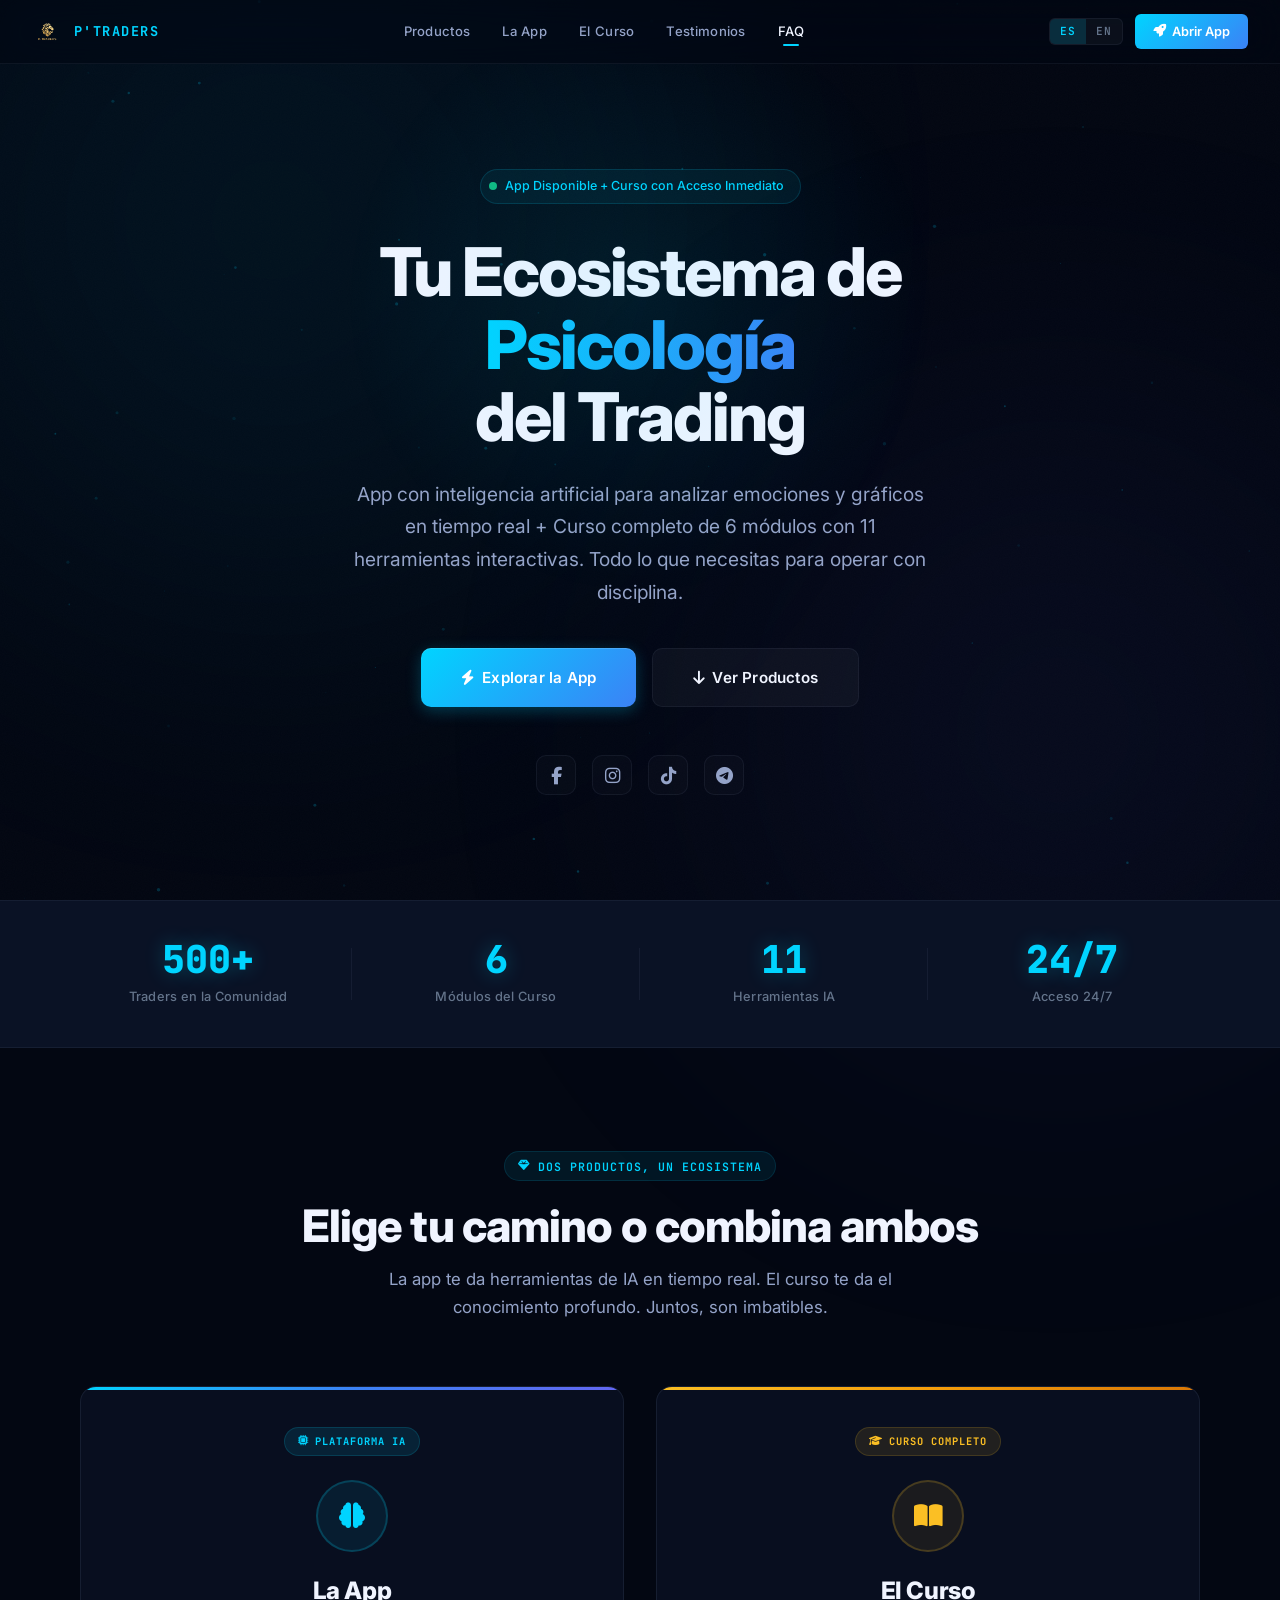
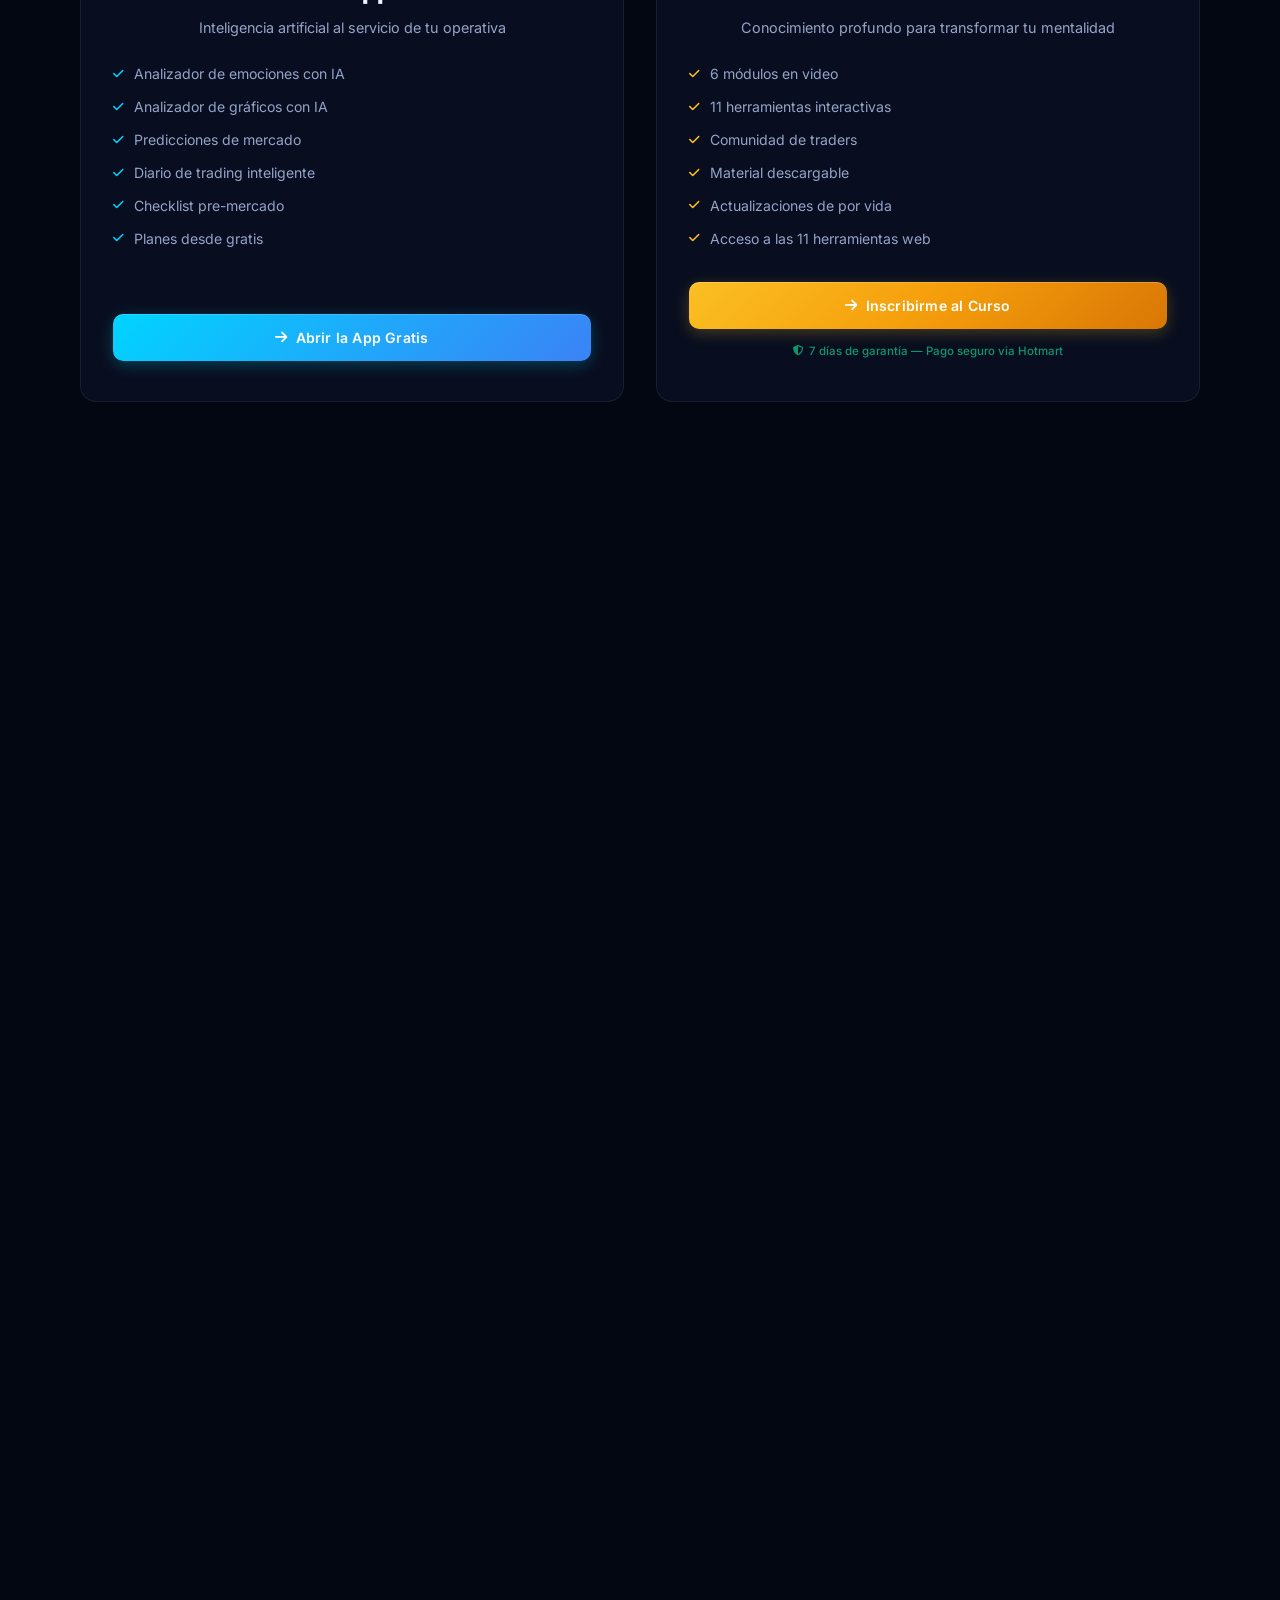
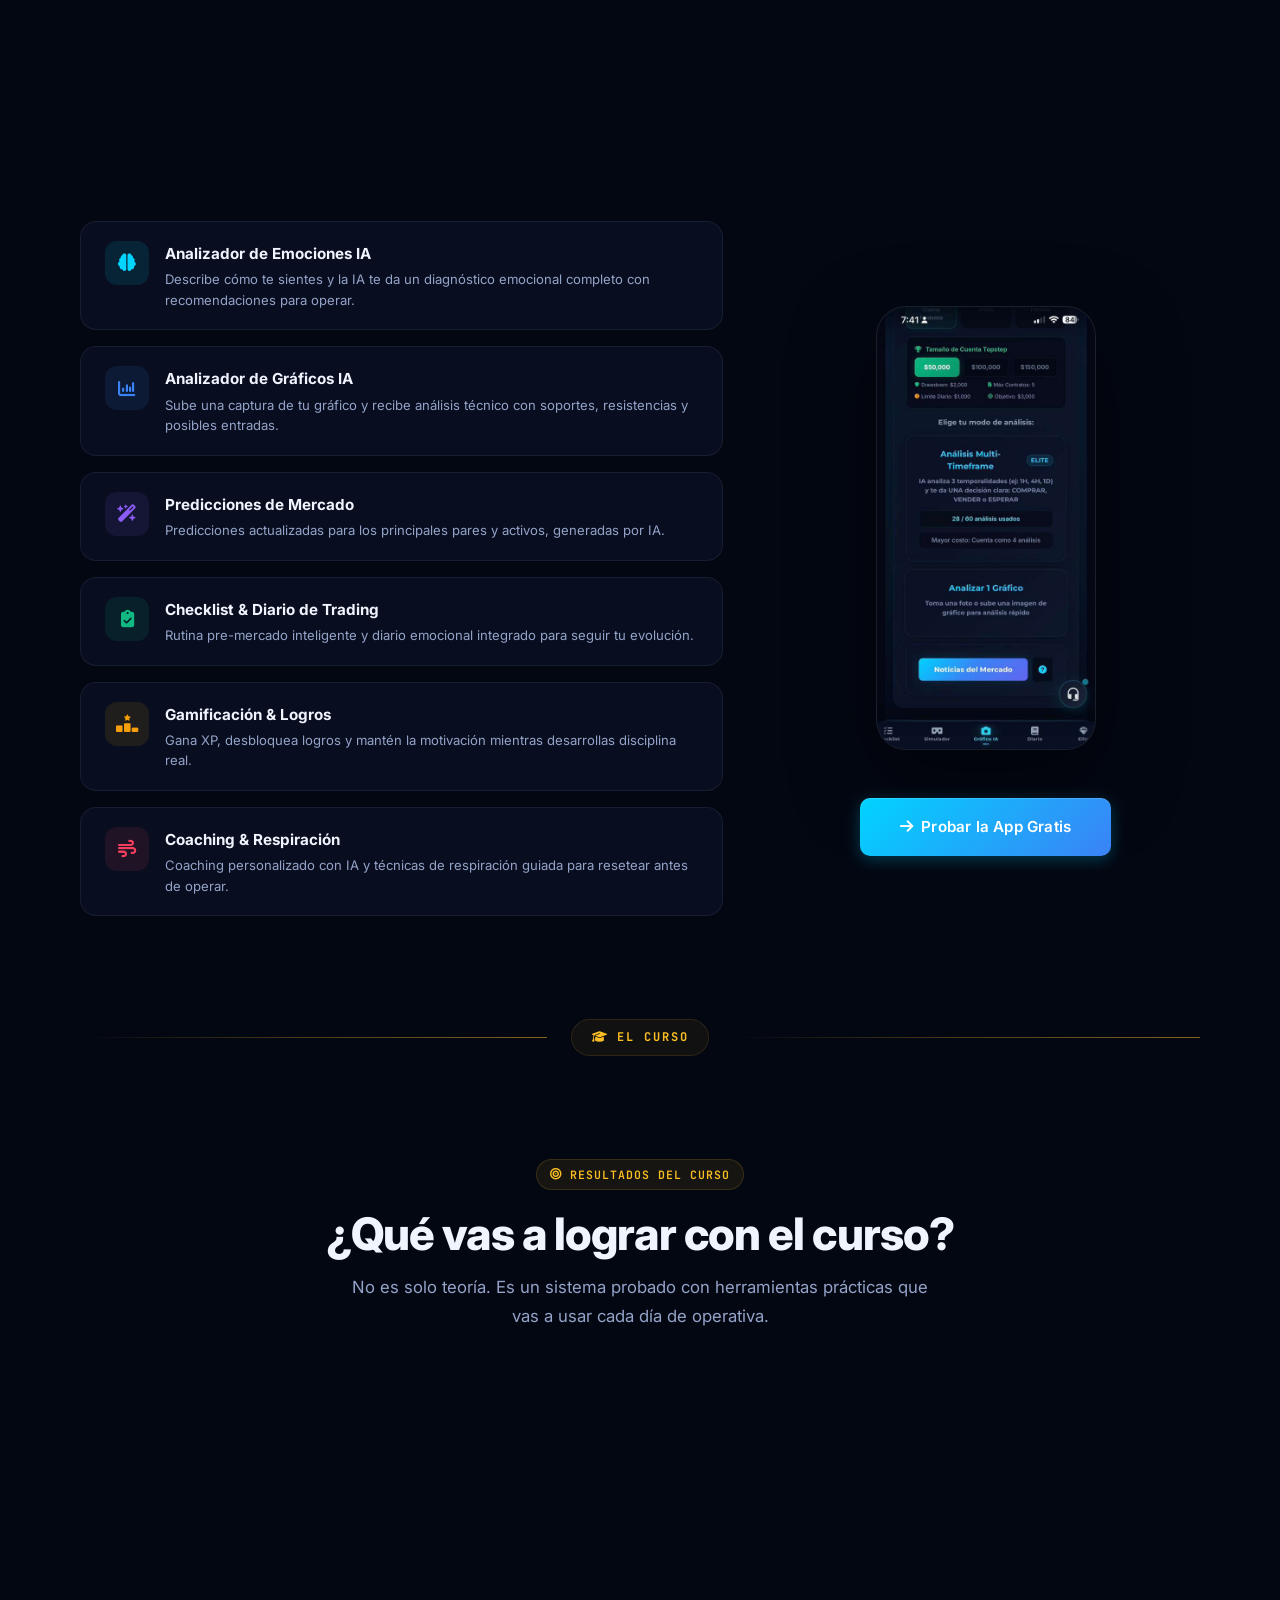
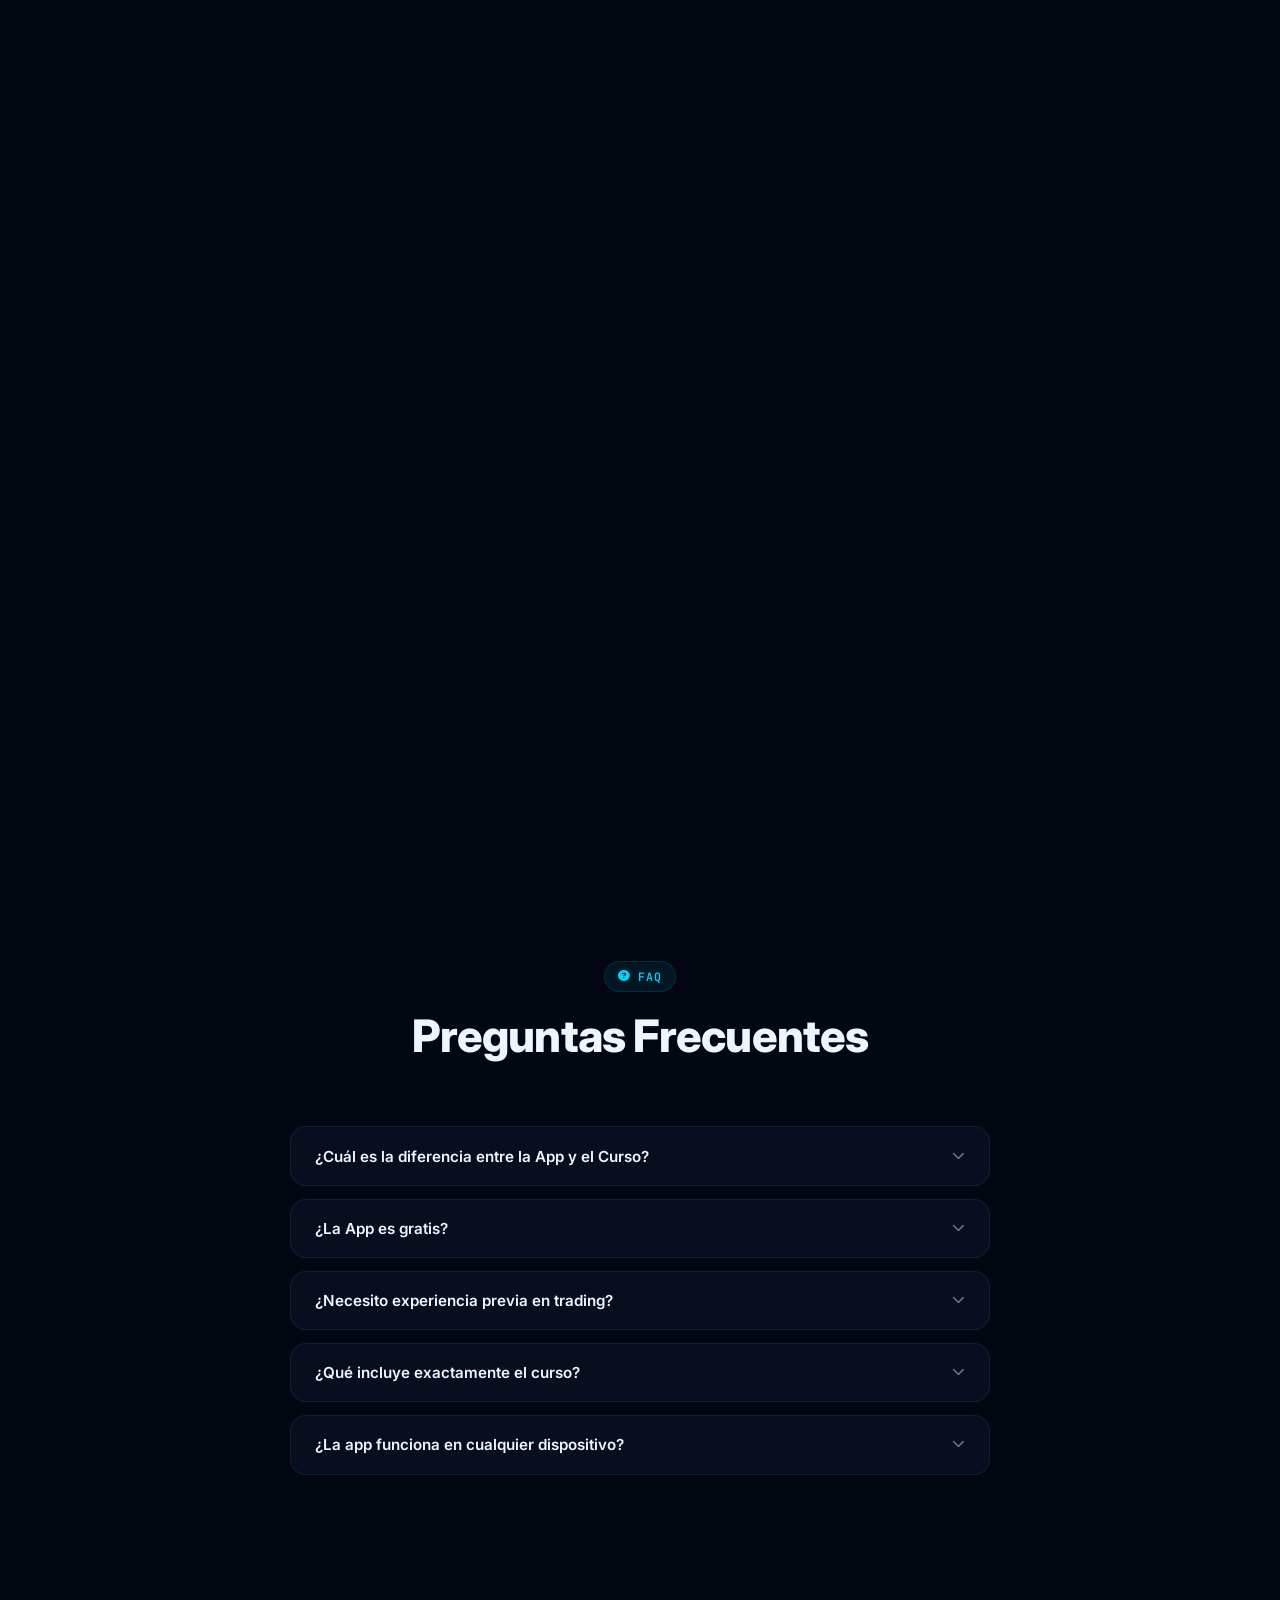
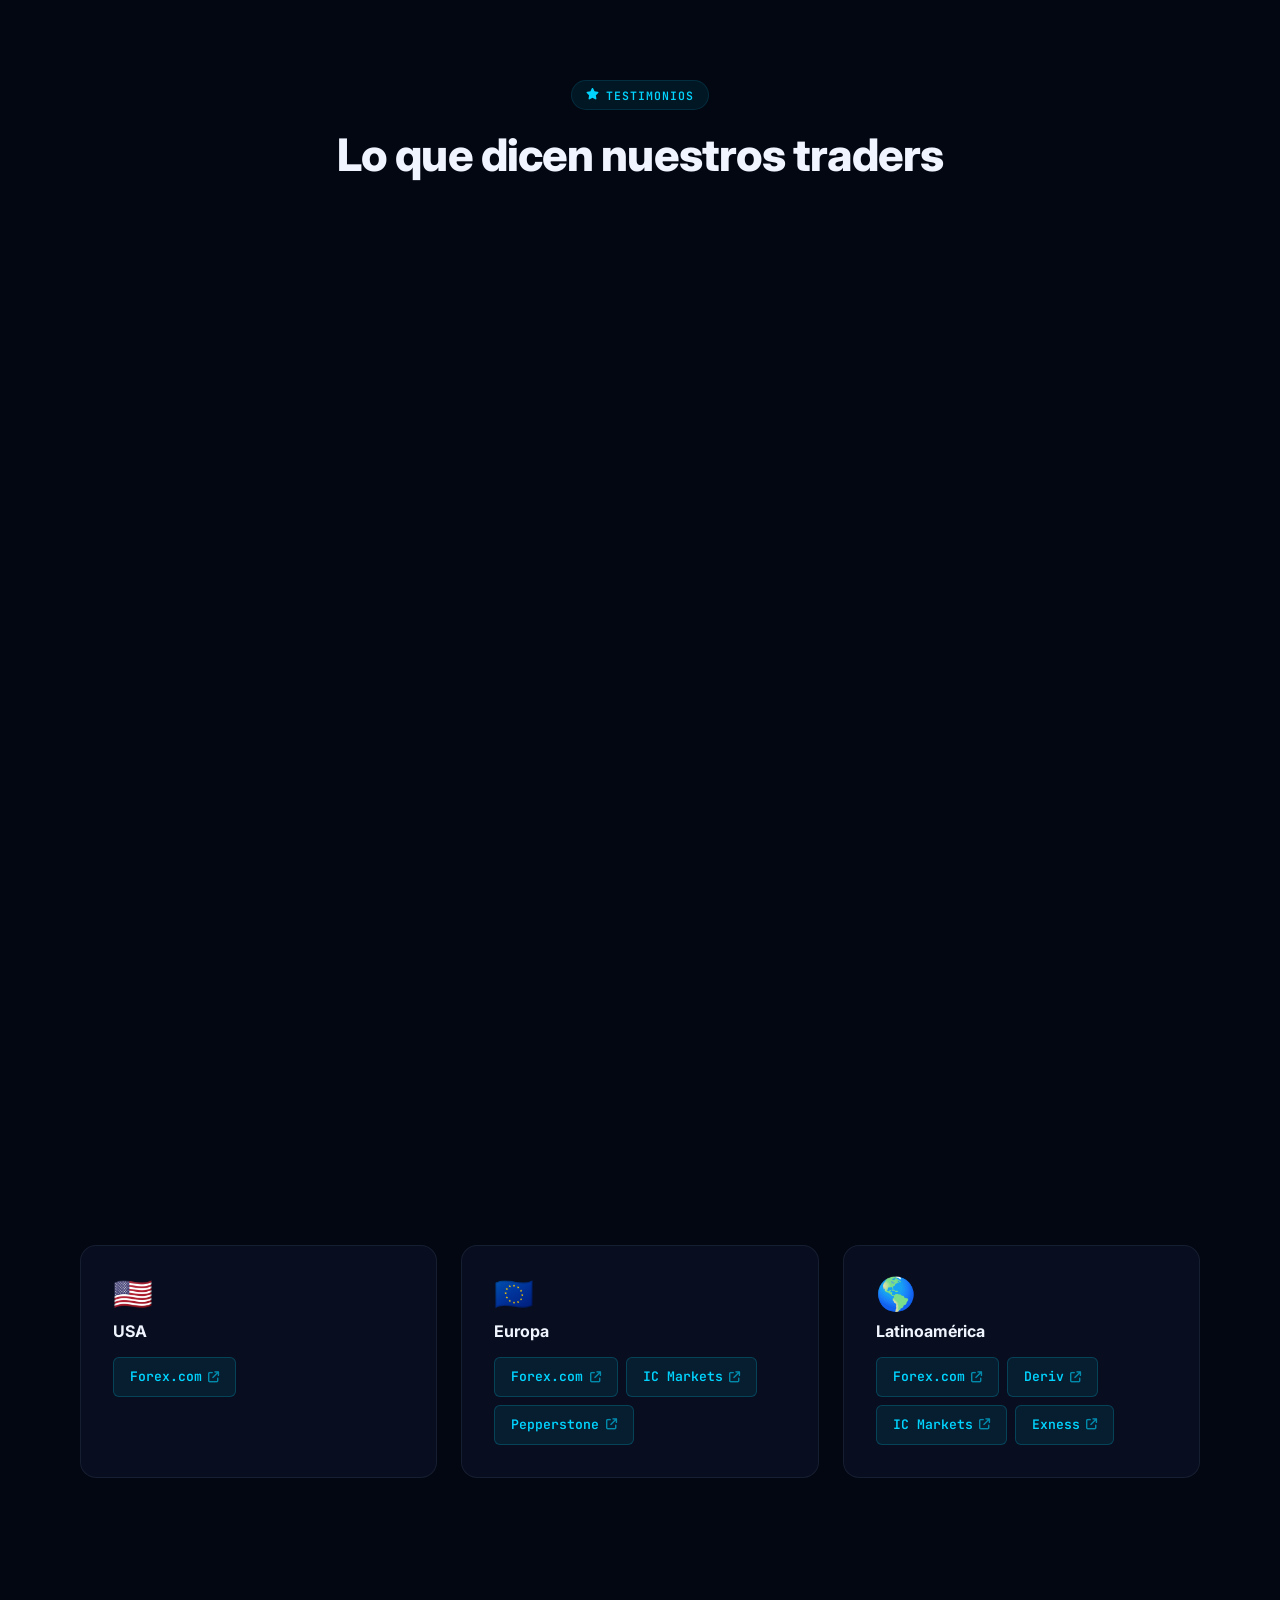
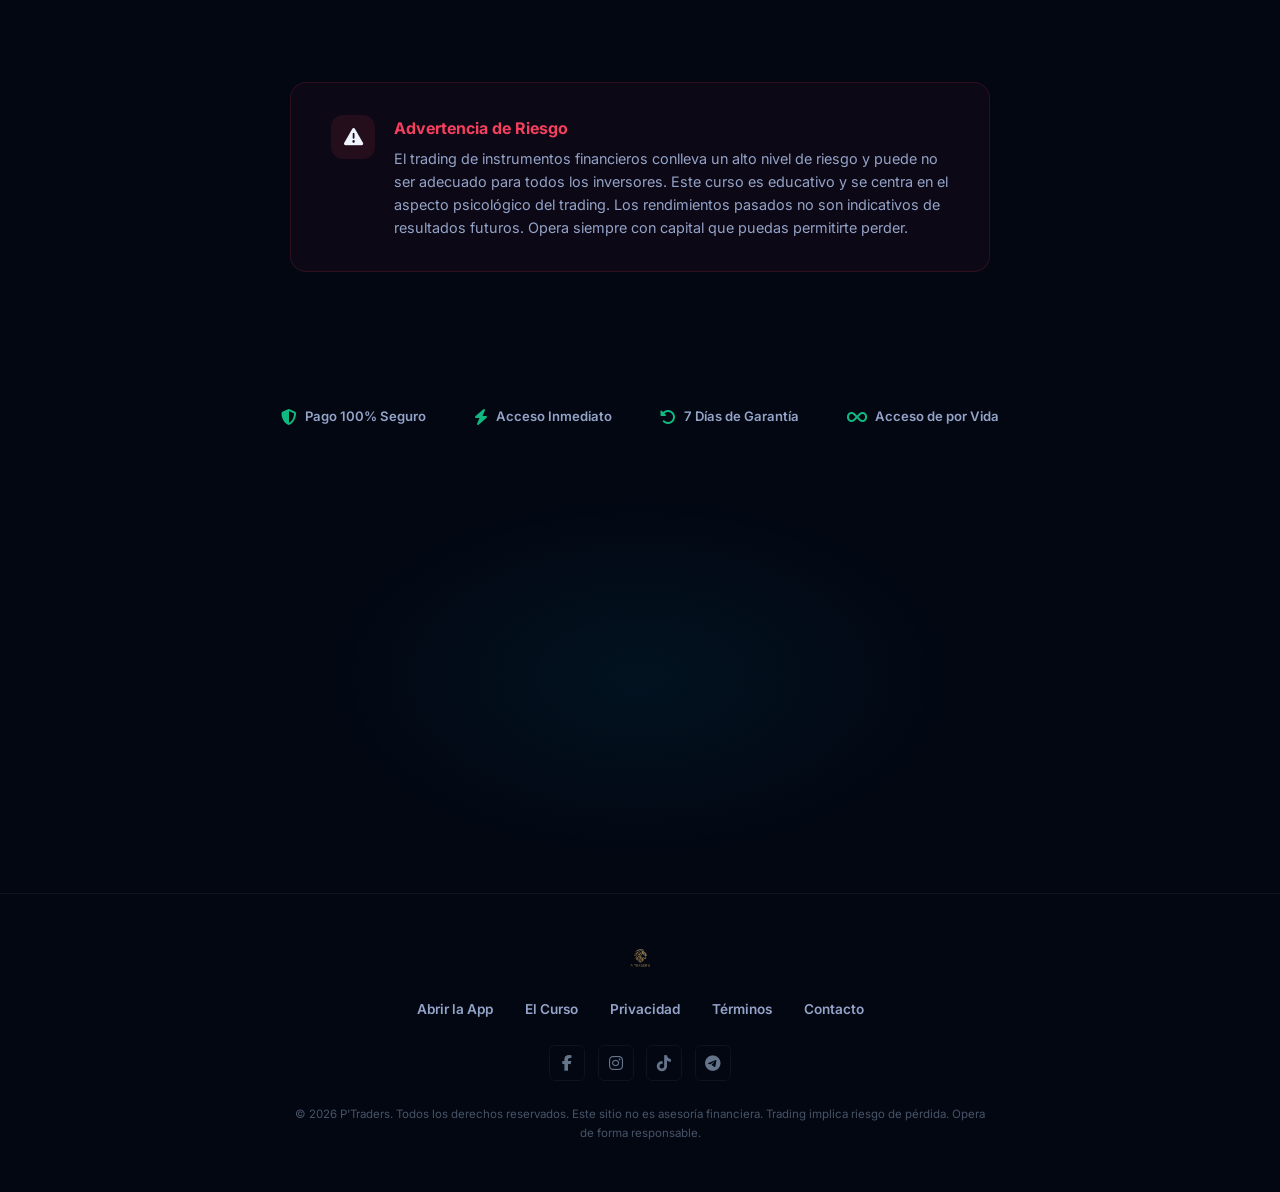
==== commit 655c8c09: "Replace fake phone mockups with real screenshots, add gallery slides 20-23, fix mobile responsive, E" ====
--- a/index.html
+++ b/index.html
@@ -390,6 +390,30 @@
               </div>
               <span class="gallery-caption" data-i18n="gallery_cap_19">Rendimiento y gráficos</span>
             </div>
+            <div class="gallery-slide" data-category="profile">
+              <div class="gallery-phone">
+                <img src="assets/screenshots/es/20-elite-recursos-biblioteca.jpeg" alt="Biblioteca Elite" loading="lazy">
+              </div>
+              <span class="gallery-caption" data-i18n="gallery_cap_20">Recursos Elite</span>
+            </div>
+            <div class="gallery-slide" data-category="chart">
+              <div class="gallery-phone">
+                <img src="assets/screenshots/es/21-grafico-ia-noticias.jpeg" alt="Noticias IA" loading="lazy">
+              </div>
+              <span class="gallery-caption" data-i18n="gallery_cap_21">Noticias del mercado</span>
+            </div>
+            <div class="gallery-slide" data-category="chart">
+              <div class="gallery-phone">
+                <img src="assets/screenshots/es/22-grafico-multiframe-upload.jpeg" alt="Upload Multi-Timeframe" loading="lazy">
+              </div>
+              <span class="gallery-caption" data-i18n="gallery_cap_22">Multi-Timeframe Upload</span>
+            </div>
+            <div class="gallery-slide" data-category="chart">
+              <div class="gallery-phone">
+                <img src="assets/screenshots/es/23-grafico-multiframe-config.jpeg" alt="Config Multi-Timeframe" loading="lazy">
+              </div>
+              <span class="gallery-caption" data-i18n="gallery_cap_23">Config Multi-Timeframe</span>
+            </div>
           </div>
         </div>
 
@@ -470,29 +494,8 @@
         </div>
         <div class="app-showcase-visual">
           <div class="app-phone-wrapper">
-            <div class="app-phone">
-              <div class="app-phone-notch"></div>
-              <div class="app-phone-screen">
-                <div class="app-status-bar">
-                  <span class="app-status-time">9:41</span>
-                  <div class="app-status-icons">
-                    <i class="fa-solid fa-signal"></i>
-                    <i class="fa-solid fa-wifi"></i>
-                    <i class="fa-solid fa-battery-full"></i>
-                  </div>
-                </div>
-                <div class="app-screen-header">
-                  <span class="app-screen-title">P'Traders</span>
-                </div>
-                <div class="app-screen-items">
-                  <div class="app-screen-item"><i class="fa-solid fa-brain"></i><span>Emotions AI</span></div>
-                  <div class="app-screen-item active"><i class="fa-solid fa-chart-line"></i><span>Charts AI</span></div>
-                  <div class="app-screen-item"><i class="fa-solid fa-clipboard-check"></i><span>Pre-Market</span></div>
-                  <div class="app-screen-item"><i class="fa-solid fa-book-open"></i><span>Journal</span></div>
-                  <div class="app-screen-item"><i class="fa-solid fa-wind"></i><span>Breathing</span></div>
-                </div>
-                <div class="app-screen-home-bar"></div>
-              </div>
+            <div class="app-phone app-phone--real">
+              <img src="assets/screenshots/es/04-grafico-ia-analisis.jpeg" alt="P'Traders App - AI Chart Analysis" class="app-phone-screenshot" loading="lazy">
             </div>
           </div>
           <a href="https://app.paratrades.com/" target="_blank" class="btn btn-primary btn-lg" style="margin-top:1.5rem">
@@ -858,29 +861,8 @@
         </div>
         <div class="app-promo-visual">
           <div class="app-phone-wrapper">
-            <div class="app-phone">
-              <div class="app-phone-notch"></div>
-              <div class="app-phone-screen">
-                <div class="app-status-bar">
-                  <span class="app-status-time">9:41</span>
-                  <div class="app-status-icons">
-                    <i class="fa-solid fa-signal"></i>
-                    <i class="fa-solid fa-wifi"></i>
-                    <i class="fa-solid fa-battery-full"></i>
-                  </div>
-                </div>
-                <div class="app-screen-header">
-                  <span class="app-screen-title">P'Traders</span>
-                </div>
-                <div class="app-screen-items">
-                  <div class="app-screen-item"><i class="fa-solid fa-brain"></i><span>Emotions</span></div>
-                  <div class="app-screen-item active"><i class="fa-solid fa-chart-line"></i><span>Charts</span></div>
-                  <div class="app-screen-item"><i class="fa-solid fa-clipboard-check"></i><span>Pre-Market</span></div>
-                  <div class="app-screen-item"><i class="fa-solid fa-book-open"></i><span>Journal</span></div>
-                  <div class="app-screen-item"><i class="fa-solid fa-wind"></i><span>Breathing</span></div>
-                </div>
-                <div class="app-screen-home-bar"></div>
-              </div>
+            <div class="app-phone app-phone--real">
+              <img src="assets/screenshots/es/01-perfil-progreso-logros.jpeg" alt="P'Traders App - Profile & Achievements" class="app-phone-screenshot" loading="lazy">
             </div>
           </div>
         </div>
--- a/css/style.css
+++ b/css/style.css
@@ -46,8 +46,8 @@
 
 /* ── Reset ─────────────────────────────────────────────── */
 *, *::before, *::after { box-sizing: border-box; margin: 0; padding: 0; }
-html { scroll-behavior: smooth; -webkit-font-smoothing: antialiased; -moz-osx-font-smoothing: grayscale; text-rendering: optimizeLegibility; }
-body { font-family: var(--font-body); background: var(--bg); color: var(--text); line-height: 1.65; overflow-x: hidden; min-height: 100vh; }
+html { scroll-behavior: smooth; -webkit-font-smoothing: antialiased; -moz-osx-font-smoothing: grayscale; text-rendering: optimizeLegibility; overflow-x: hidden; }
+body { font-family: var(--font-body); background: var(--bg); color: var(--text); line-height: 1.65; overflow-x: hidden; min-height: 100vh; width: 100%; }
 ::selection { background: rgba(var(--accent-rgb), 0.3); color: #fff; }
 ::-webkit-scrollbar { width: 6px; }
 ::-webkit-scrollbar-track { background: var(--bg); }
@@ -201,7 +201,7 @@
 .btn {
   display: inline-flex; align-items: center; justify-content: center; gap: 0.5rem;
   padding: 0.75rem 1.6rem; font-family: var(--font-body); font-size: 0.88rem; font-weight: 600;
-  border: none; border-radius: var(--radius-sm); cursor: pointer; transition: all var(--duration) var(--ease-out);
+  border: none; border-radius: var(--radius-sm); cursor: pointer; transition: transform var(--duration) var(--ease-out), box-shadow var(--duration) var(--ease-out), background var(--duration) var(--ease-out), opacity var(--duration) var(--ease-out);
   position: relative; overflow: hidden; letter-spacing: 0.2px;
 }
 .btn:active { transform: scale(0.97); }
@@ -443,10 +443,11 @@
 .app-store-btn {
   display: inline-flex; align-items: center; gap: 0.7rem; padding: 0.7rem 1.3rem;
   background: rgba(255,255,255,0.05); border: 1px solid var(--border); border-radius: var(--radius-sm);
-  color: var(--text); font-size: 1rem; transition: all var(--duration) var(--ease-out); text-decoration: none;
+  color: var(--text); font-size: 1rem; transition: transform var(--duration) var(--ease-out), border-color var(--duration) var(--ease-out), background var(--duration) var(--ease-out); text-decoration: none;
 }
 .app-store-btn i { font-size: 1.6rem; }
 .app-store-btn:hover { border-color: var(--border-hover); background: var(--accent-dim); transform: translateY(-2px); }
+.app-store-btn:active { transform: scale(0.97); }
 .app-store-small { display: block; font-size: 0.6rem; color: var(--muted); font-weight: 500; letter-spacing: 0.3px; line-height: 1; }
 .app-store-name { display: block; font-size: 0.95rem; font-weight: 700; line-height: 1.3; }
 .app-coming-soon { font-size: 0.8rem; color: var(--accent); font-weight: 500; display: flex; align-items: center; gap: 0.4rem; }
@@ -470,6 +471,17 @@
   position: relative;
   box-shadow: 0 30px 80px rgba(0,0,0,0.5), inset 0 1px 0 rgba(255,255,255,0.04);
 }
+/* Real screenshot phone - no inner structure needed */
+.app-phone--real {
+  padding: 0;
+  overflow: hidden;
+}
+.app-phone-screenshot {
+  width: 100%;
+  height: auto;
+  display: block;
+  border-radius: 28px;
+}
 .app-phone-notch {
   position: absolute; top: 8px; left: 50%; transform: translateX(-50%);
   width: 70px; height: 20px;
@@ -570,12 +582,13 @@
   font-size: 0.8rem;
   font-weight: 500;
   cursor: pointer;
-  transition: all var(--duration) var(--ease-out);
+  transition: border-color var(--duration) var(--ease-out), color var(--duration) var(--ease-out), background var(--duration) var(--ease-out), box-shadow var(--duration) var(--ease-out);
 }
 .gallery-filter:hover {
   border-color: var(--border-hover);
   color: var(--text);
 }
+.gallery-filter:active { transform: scale(0.96); }
 .gallery-filter.active {
   background: rgba(var(--accent-rgb), 0.1);
   border-color: rgba(var(--accent-rgb), 0.3);
@@ -586,8 +599,8 @@
 .gallery-viewport {
   overflow: hidden;
   position: relative;
-  margin: 0 -1rem;
-  padding: 0 1rem;
+  margin: 0 calc(-1 * clamp(0.75rem, 2vw, 1rem));
+  padding: 0 clamp(0.75rem, 2vw, 1rem);
 }
 .gallery-track {
   display: flex;
@@ -617,7 +630,7 @@
 
 /* Phone frame for screenshots */
 .gallery-phone {
-  width: 200px;
+  width: 220px;
   border-radius: 24px;
   overflow: hidden;
   border: 2px solid rgba(255,255,255,0.08);
@@ -627,7 +640,7 @@
     inset 0 1px 0 rgba(255,255,255,0.05);
   background: #060c1a;
   position: relative;
-  transition: transform 0.4s var(--ease-out), box-shadow 0.4s var(--ease-out);
+  transition: transform 0.4s var(--ease-out), box-shadow 0.4s var(--ease-out), border-color 0.4s var(--ease-out);
 }
 .gallery-phone:hover {
   transform: translateY(-6px) scale(1.02);
@@ -700,7 +713,7 @@
   flex: 0 0 auto;
 }
 .gallery-video-frame {
-  width: 200px;
+  width: 220px;
   border-radius: 24px;
   overflow: hidden;
   border: 2px solid rgba(255,255,255,0.08);
@@ -765,8 +778,8 @@
 }
 
 @media (max-width: 768px) {
-  .gallery-phone { width: 160px; }
-  .gallery-video-frame { width: 160px; }
+  .gallery-phone { width: 180px; }
+  .gallery-video-frame { width: 180px; }
   .gallery-filters { gap: 0.35rem; }
   .gallery-filter { font-size: 0.72rem; padding: 0.35rem 0.75rem; }
   .gallery-track { gap: 0.8rem; }
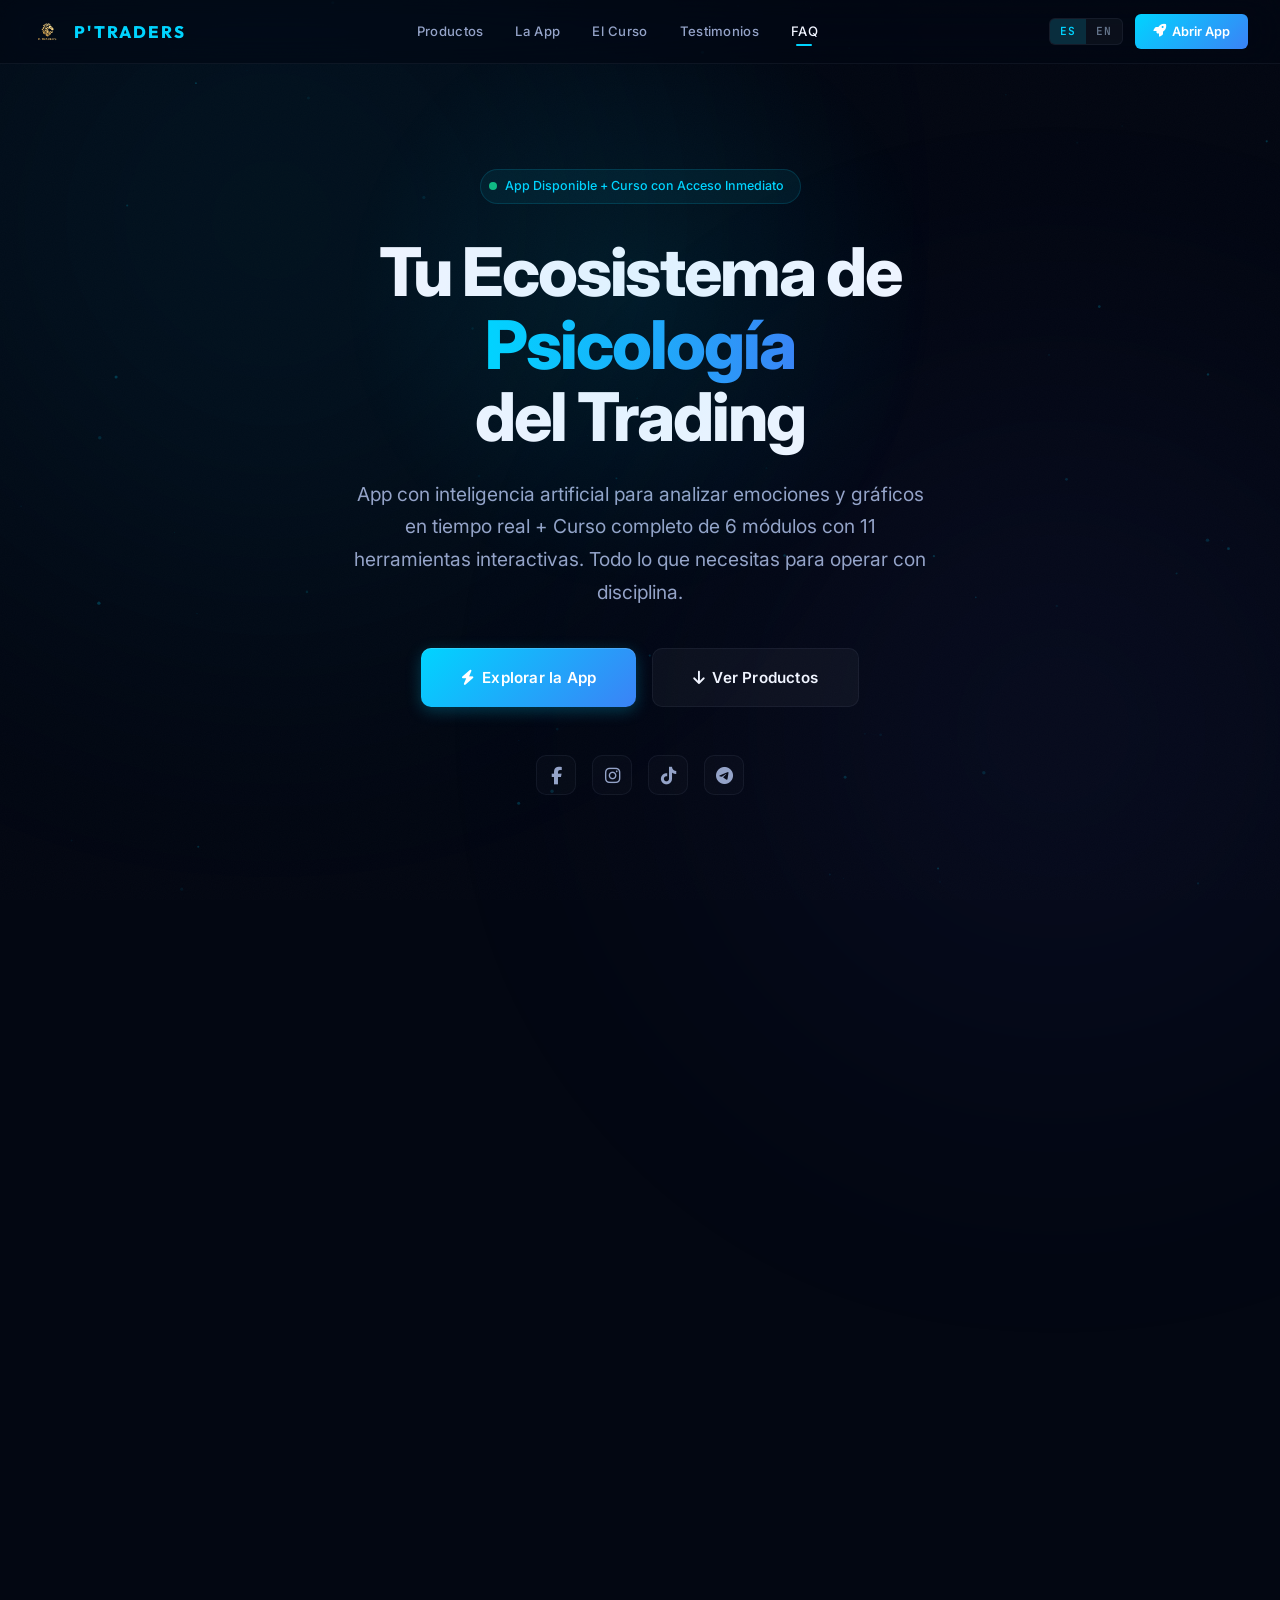
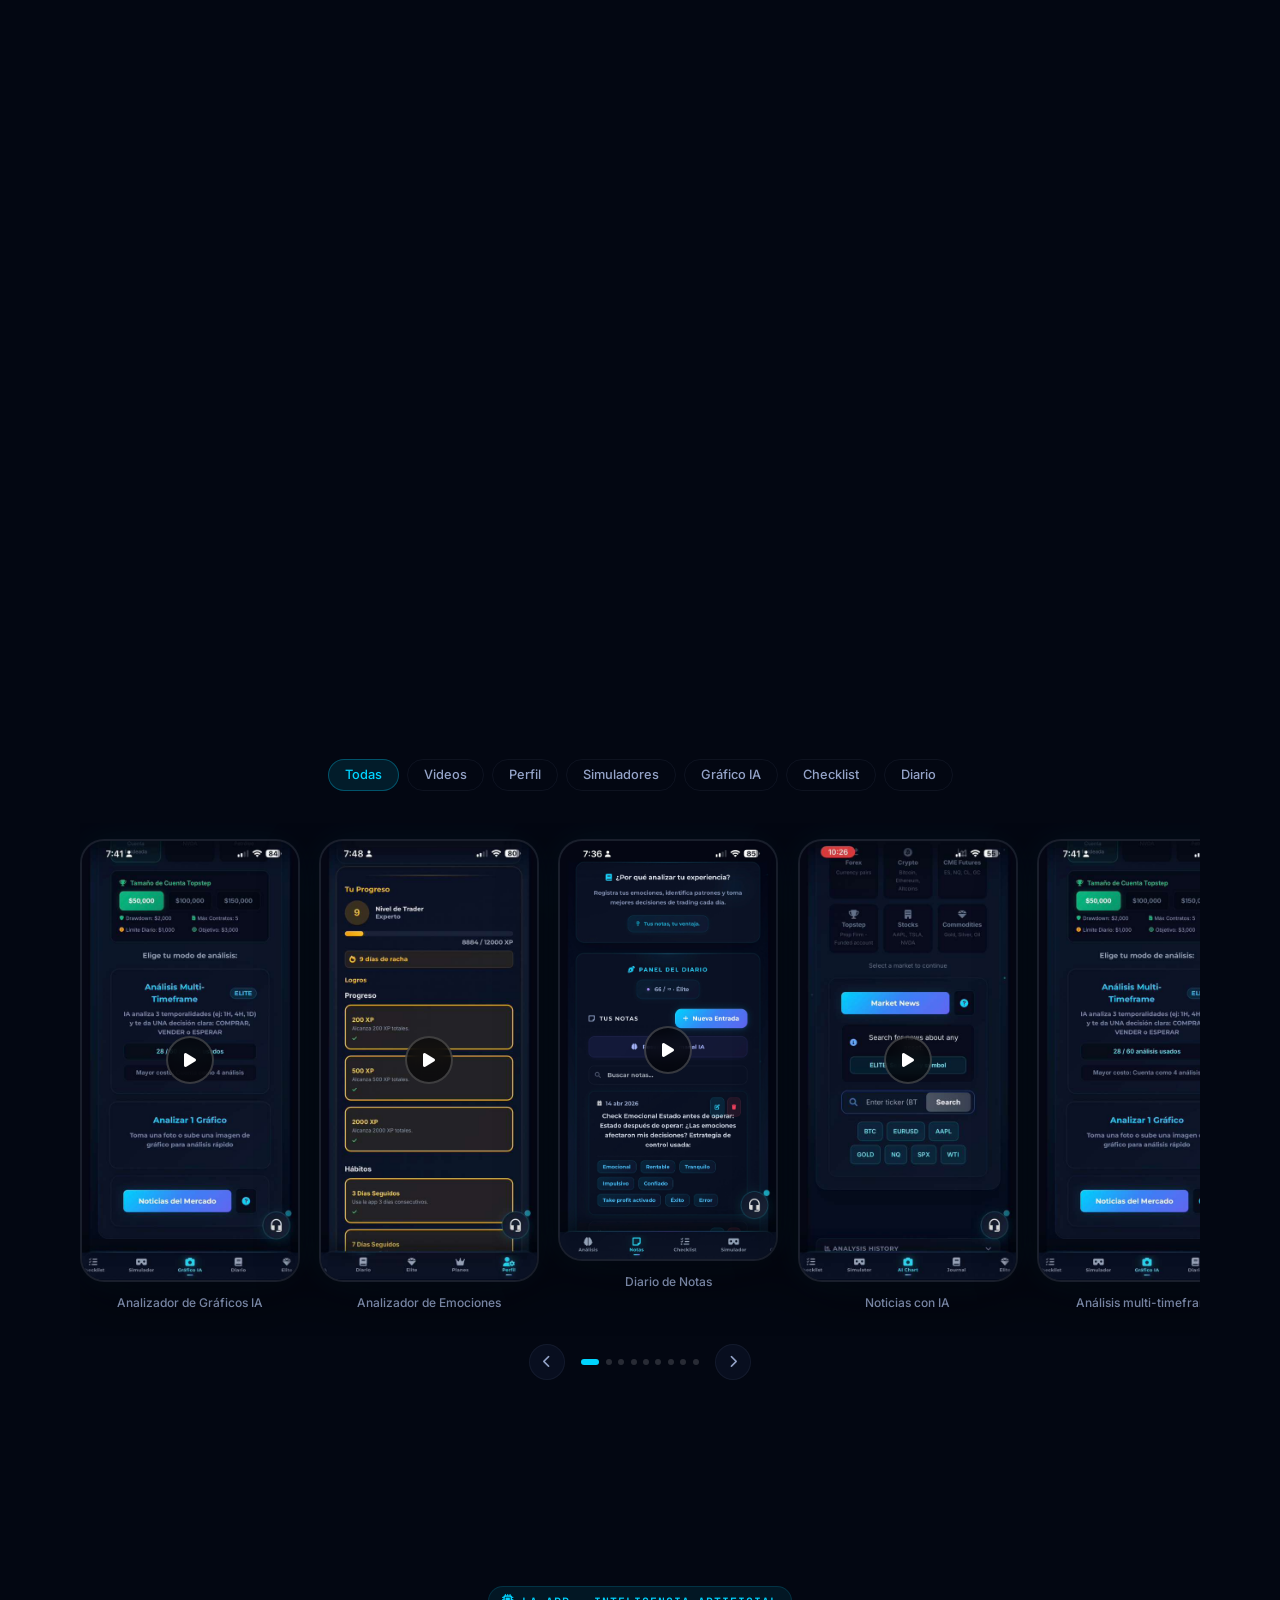
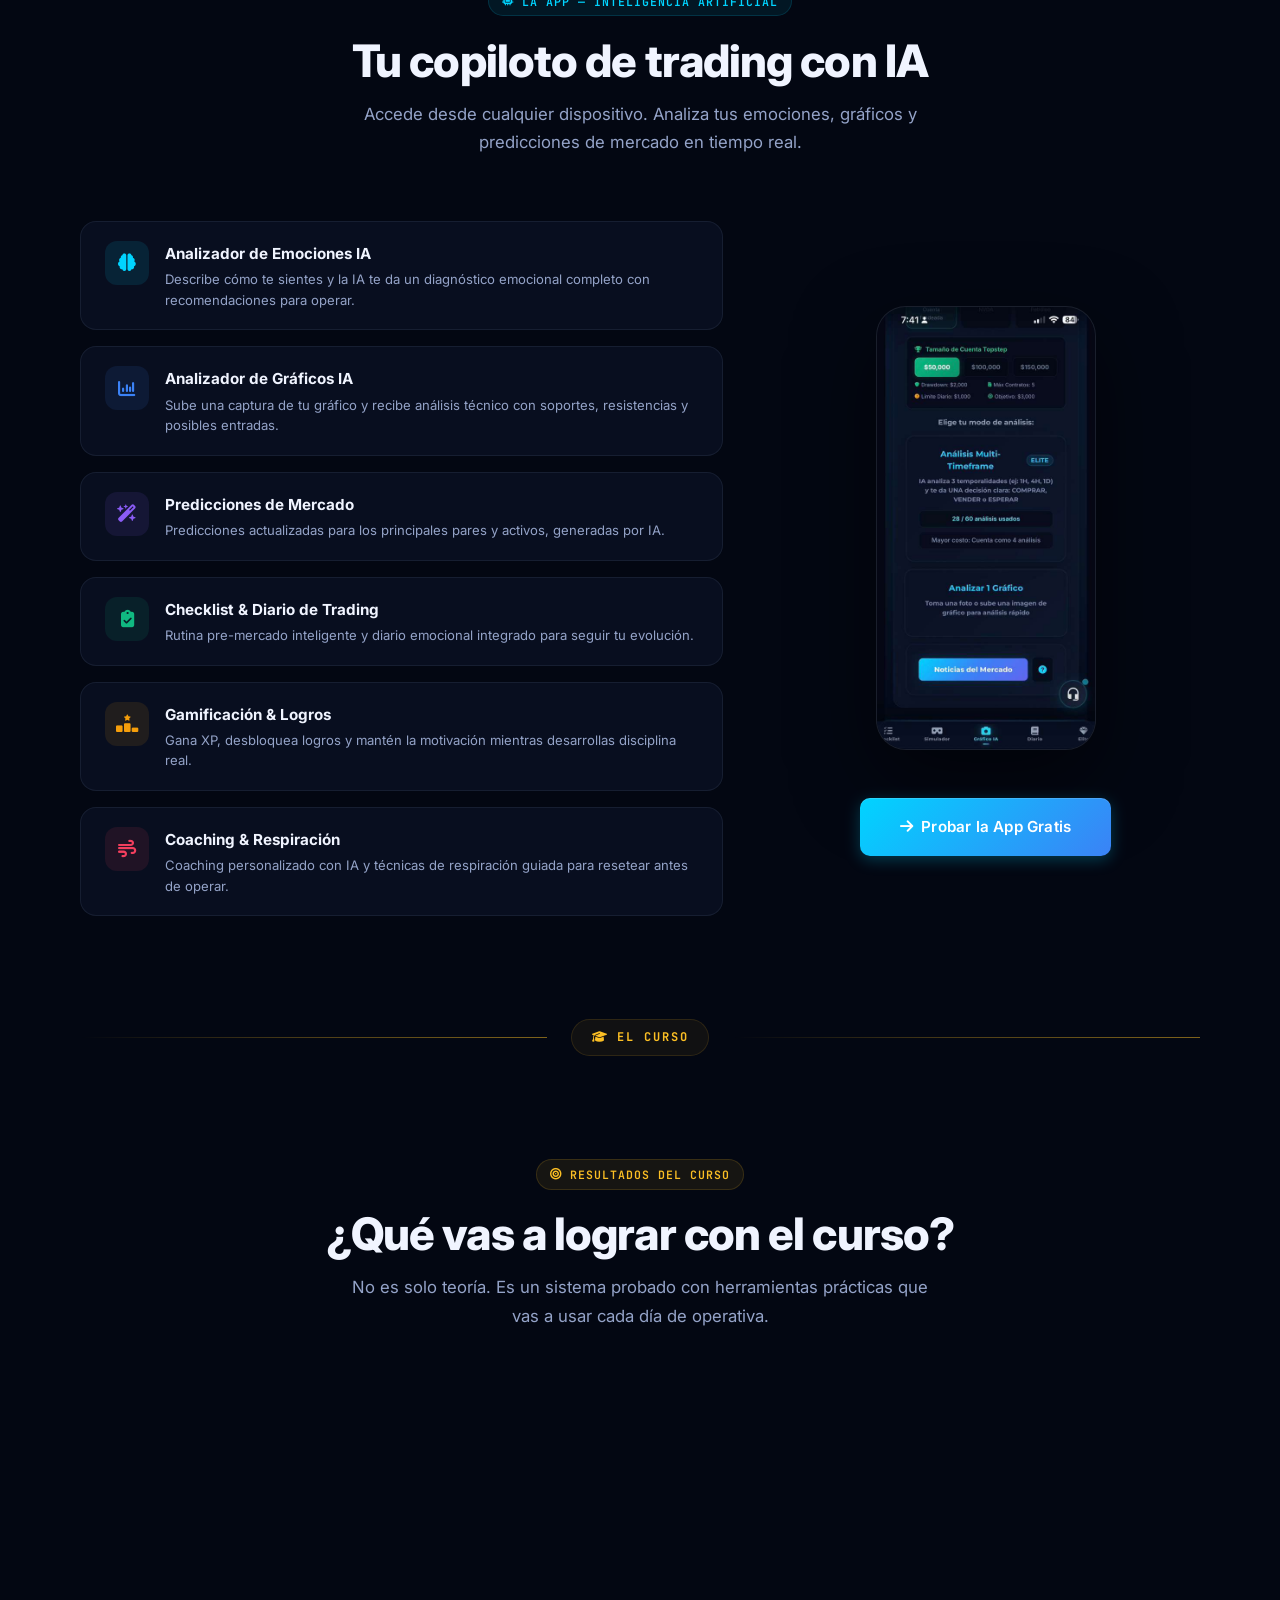
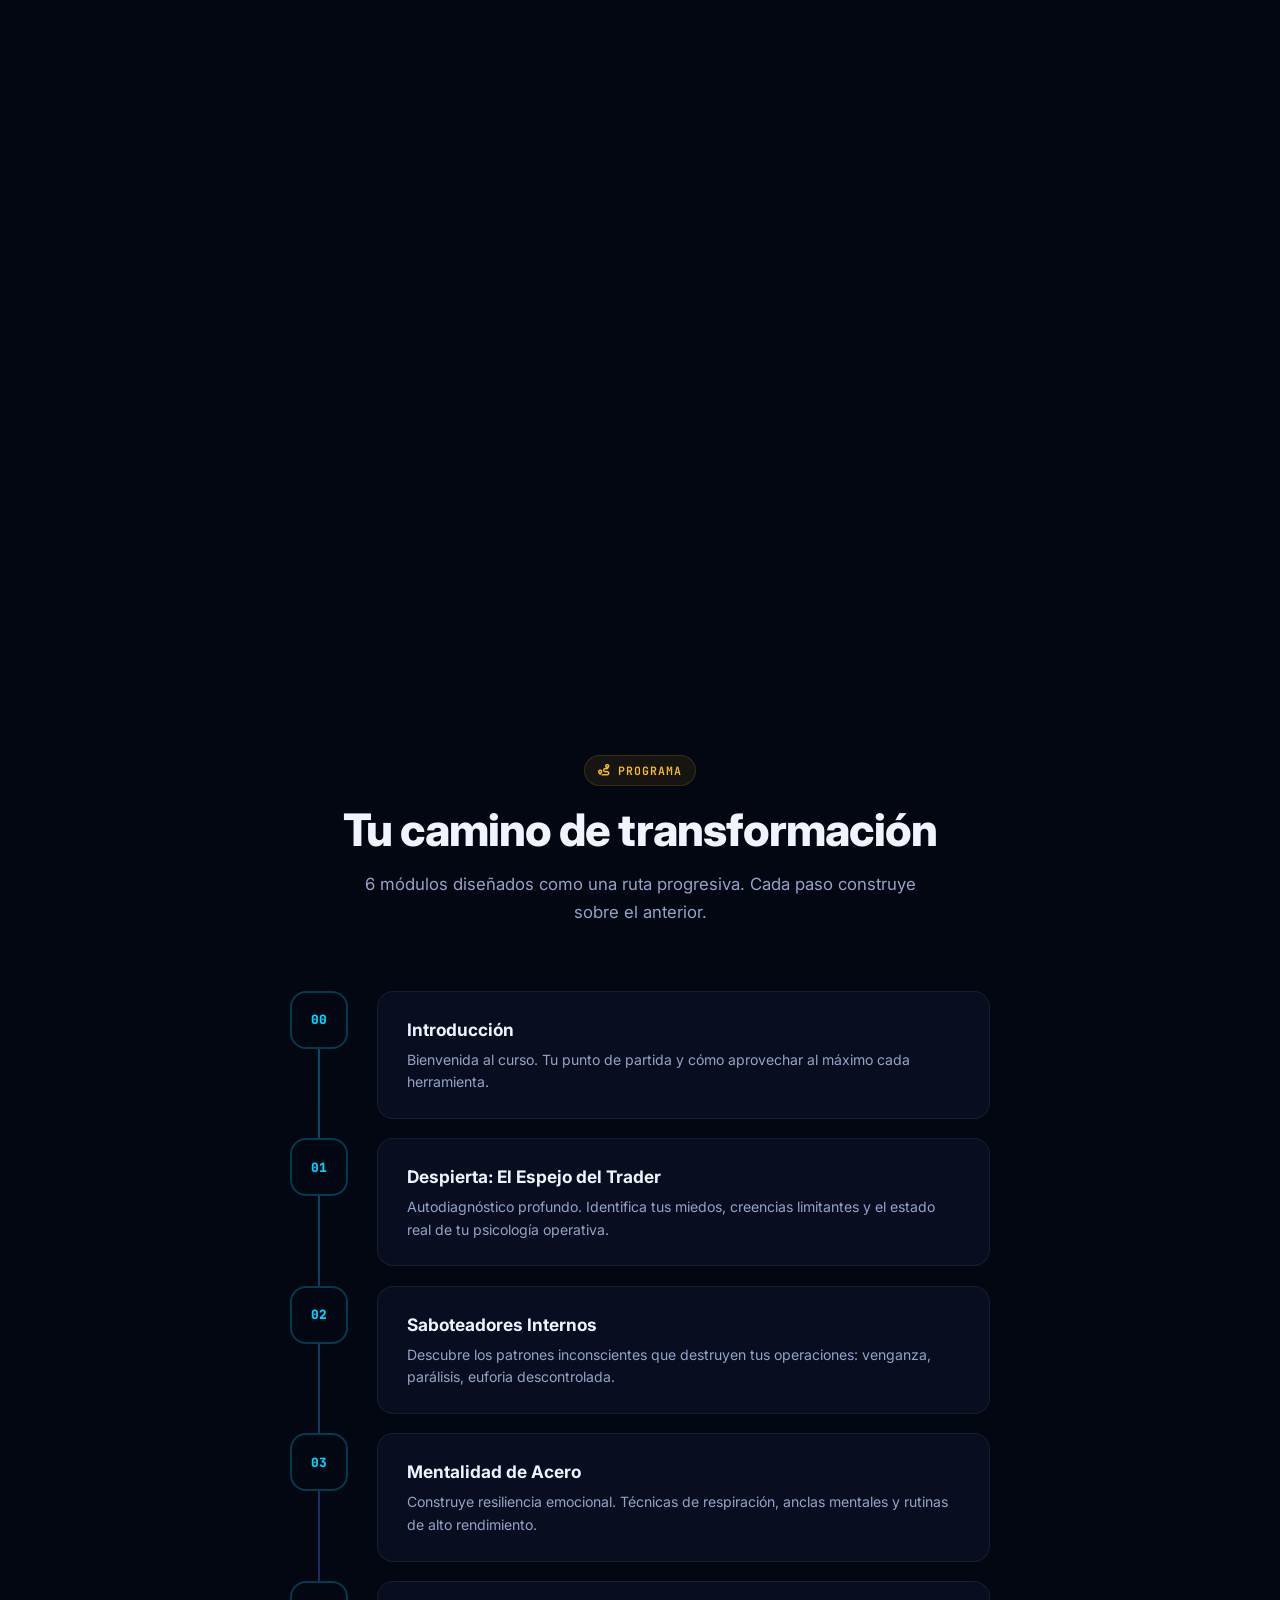
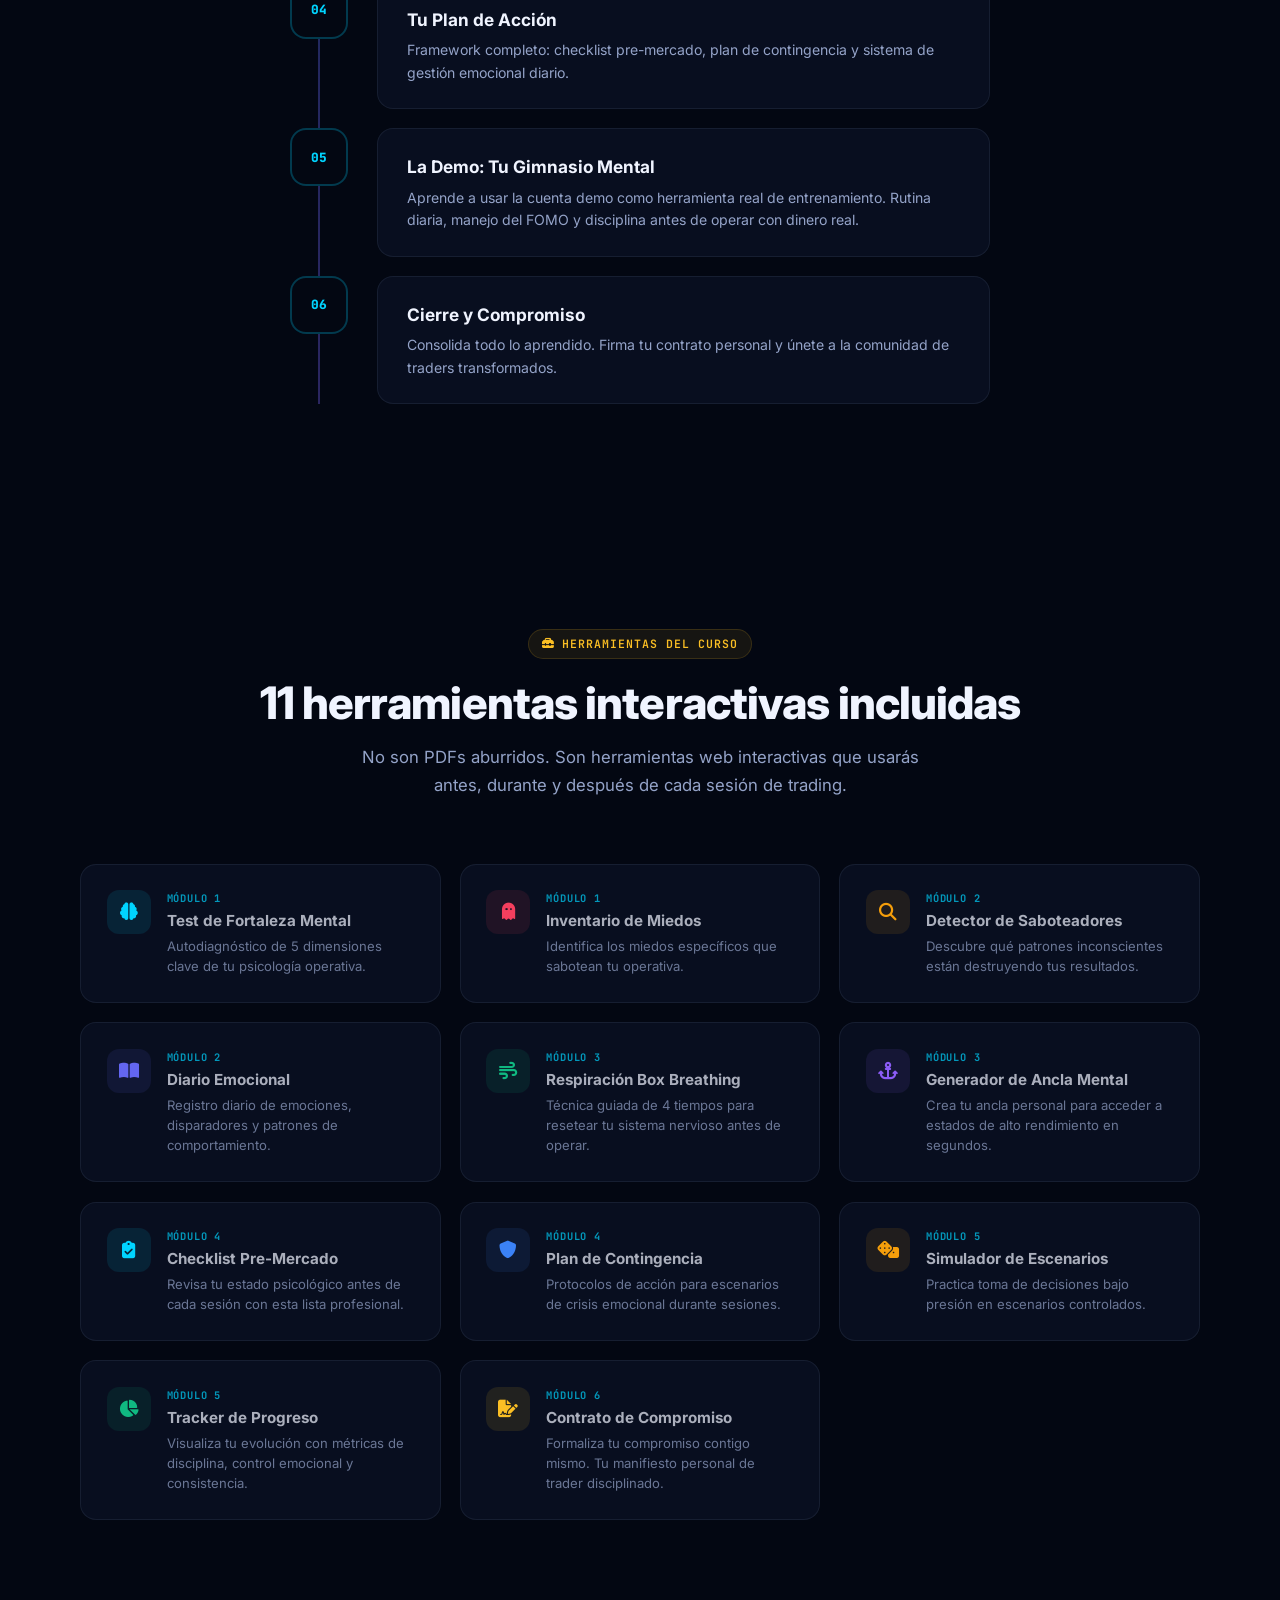
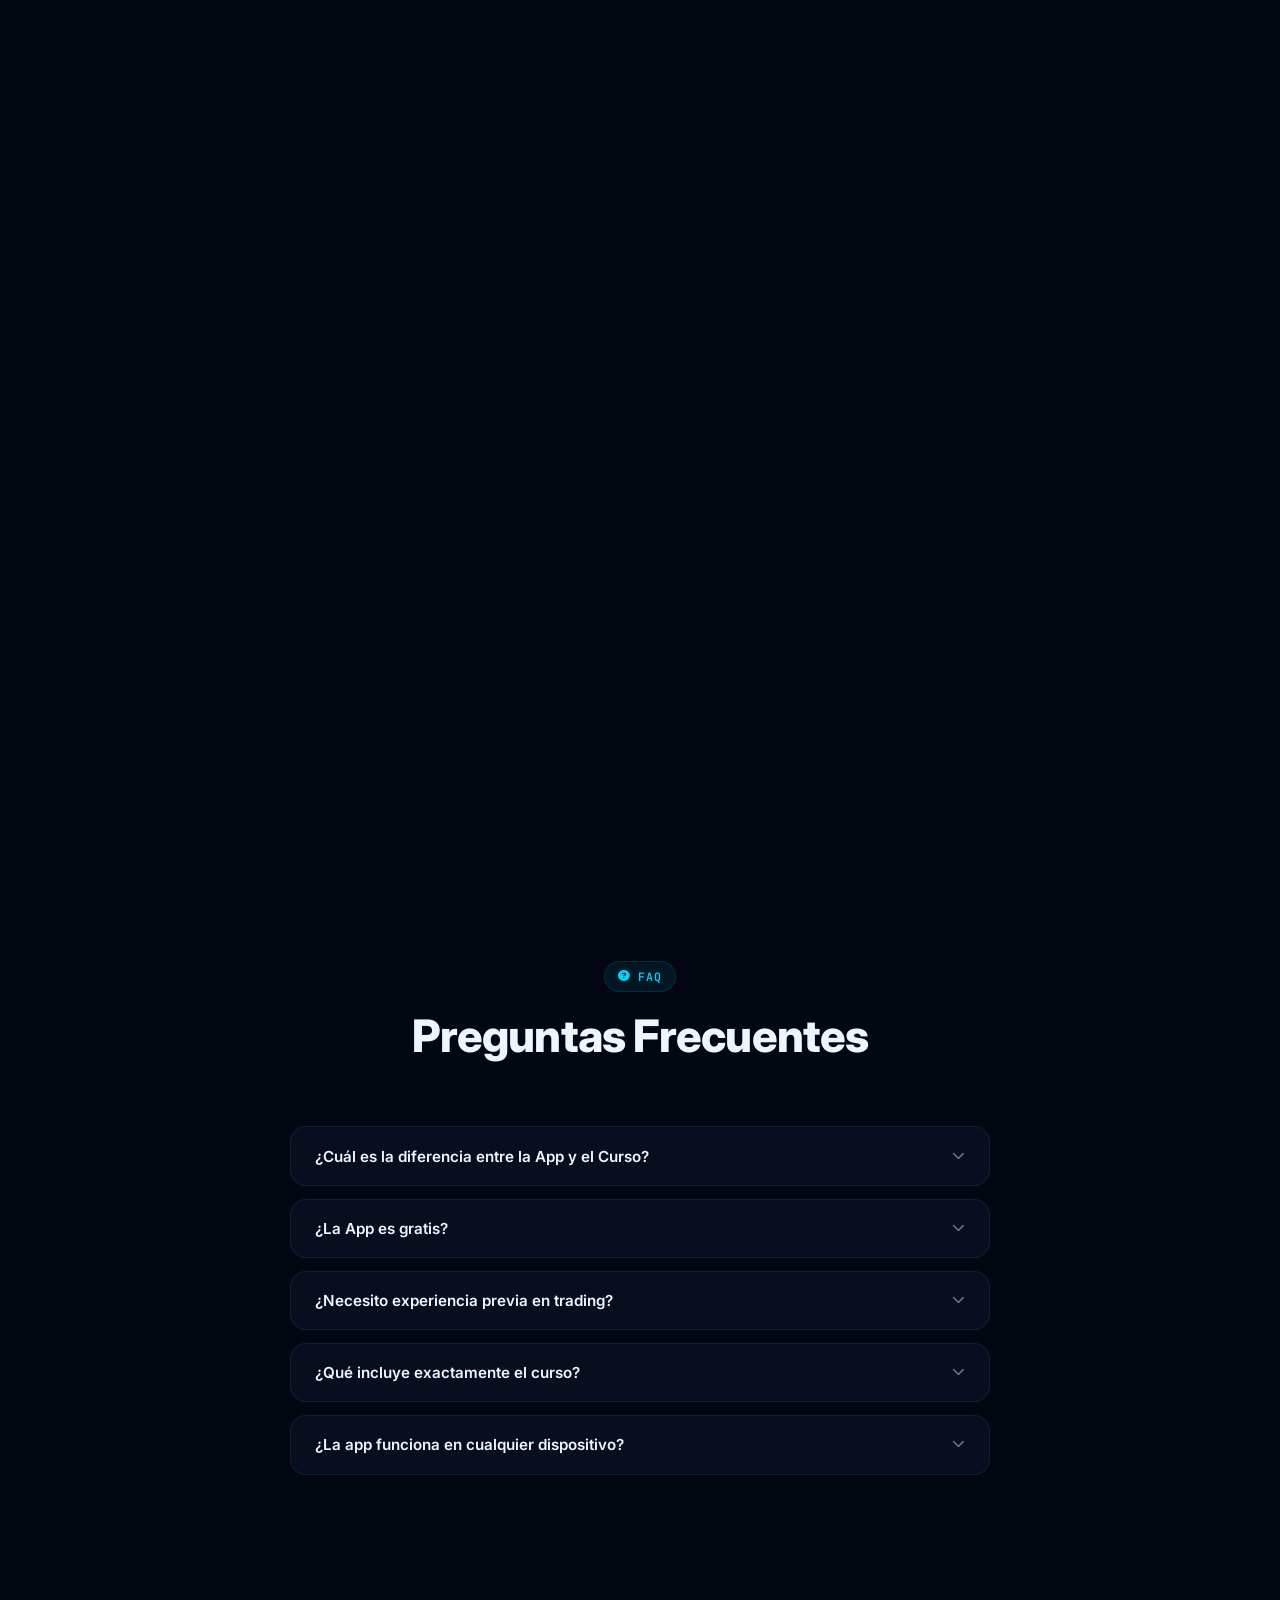
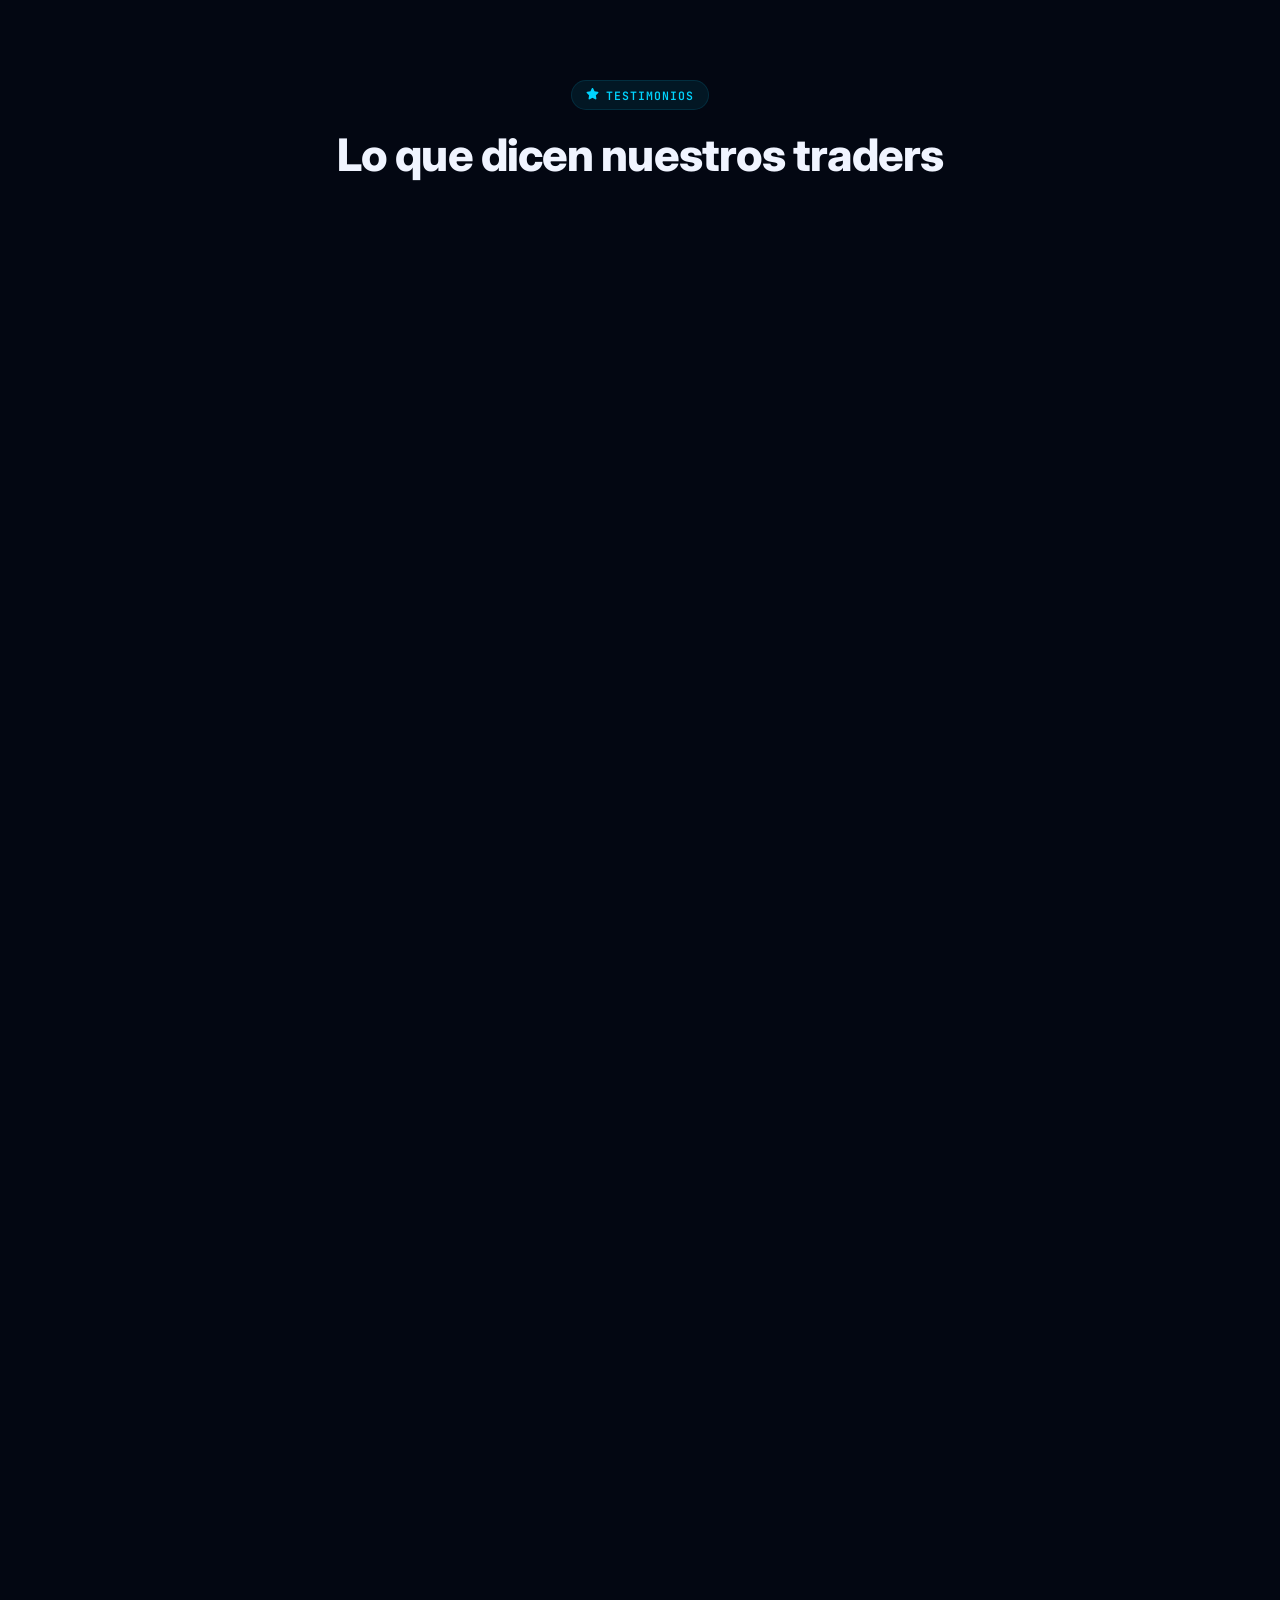
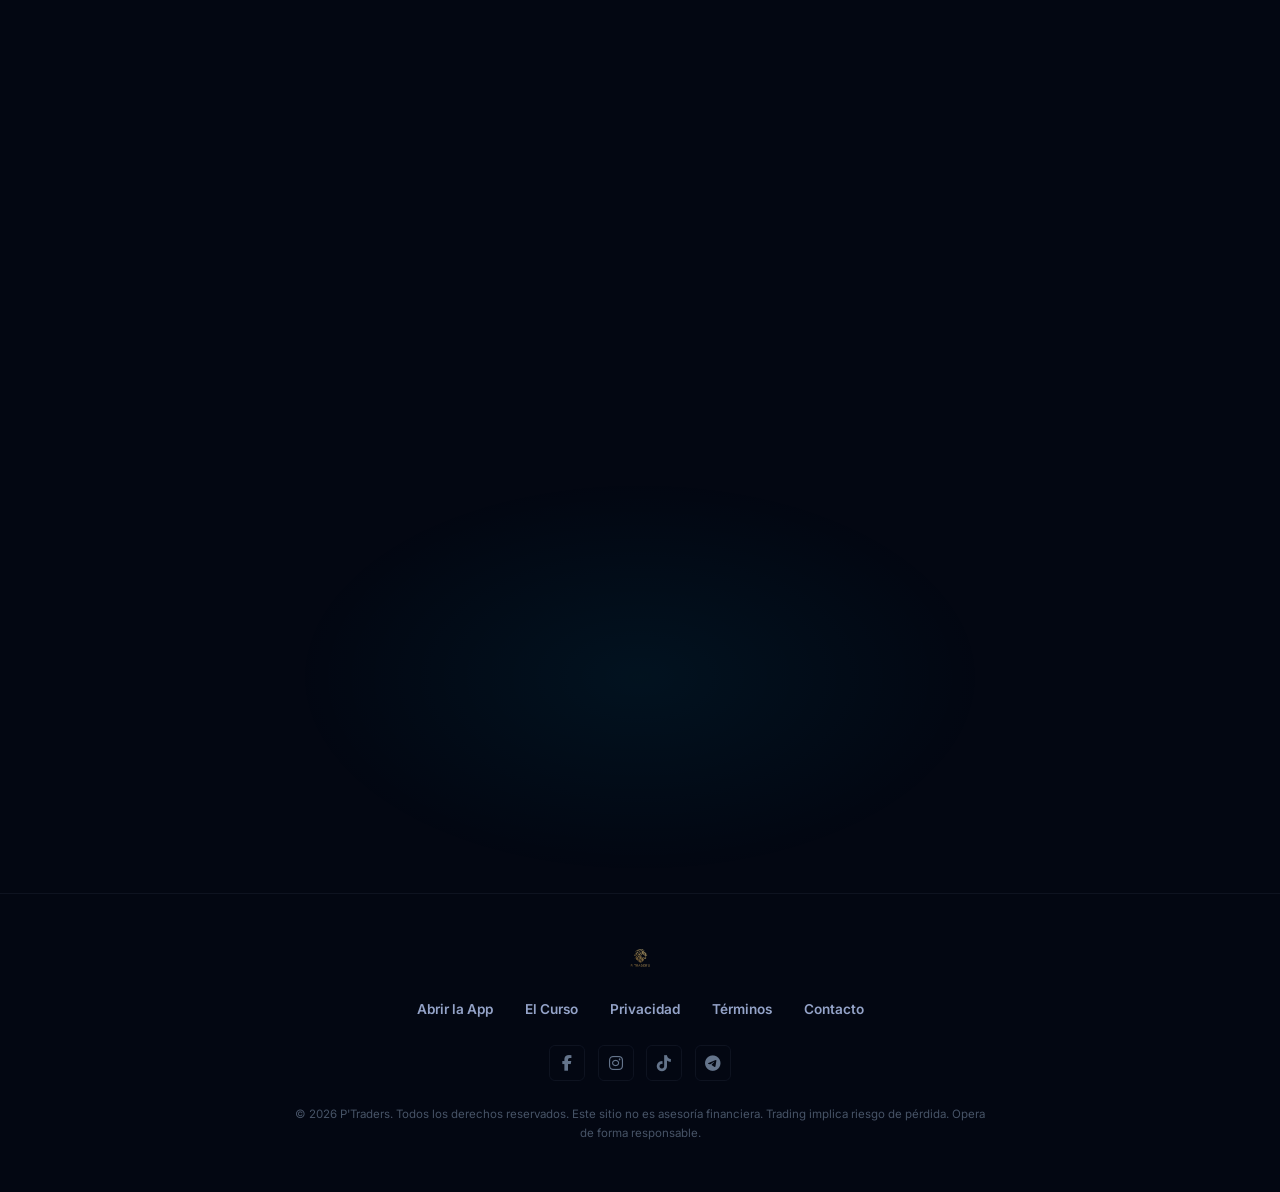
==== commit bcd7f2f3: "Upgrade P'TRADERS brand typography to Outfit font - premium fintech look - Add Google Font Outfit (6" ====
--- a/index.html
+++ b/index.html
@@ -21,7 +21,7 @@
   <link rel="alternate" hreflang="x-default" href="https://www.paratrades.com/" />
   <link rel="preconnect" href="https://fonts.googleapis.com" />
   <link rel="preconnect" href="https://fonts.gstatic.com" crossorigin />
-  <link href="https://fonts.googleapis.com/css2?family=Inter:wght@400;500;600;700;800&family=JetBrains+Mono:wght@500;600;700&display=swap" rel="stylesheet" />
+  <link href="https://fonts.googleapis.com/css2?family=Inter:wght@400;500;600;700;800&family=JetBrains+Mono:wght@500;600;700&family=Outfit:wght@600;700;800&display=swap" rel="stylesheet" />
   <link rel="stylesheet" href="https://cdnjs.cloudflare.com/ajax/libs/font-awesome/6.5.0/css/all.min.css" media="print" onload="this.media='all'" />
   <noscript><link rel="stylesheet" href="https://cdnjs.cloudflare.com/ajax/libs/font-awesome/6.5.0/css/all.min.css" /></noscript>
   <link rel="icon" type="image/svg+xml" href="logo.svg" />
--- a/css/style.css
+++ b/css/style.css
@@ -91,7 +91,7 @@
 .topbar.scrolled { background: rgba(3, 7, 18, 0.92); box-shadow: 0 2px 30px rgba(0,0,0,0.4); }
 .brand { display: flex; align-items: center; gap: 0.7rem; }
 .brand-logo { height: 30px; width: auto; filter: brightness(1.1); }
-.brand-text { font-family: var(--font-mono); font-size: 0.85rem; font-weight: 700; color: var(--accent); letter-spacing: 1.5px; }
+.brand-text { font-family: 'Outfit', var(--font-body); font-size: 1.05rem; font-weight: 800; color: var(--accent); letter-spacing: 2px; text-transform: uppercase; }
 .topbar-nav { display: flex; align-items: center; gap: 2rem; }
 .topbar-nav a { font-size: 0.82rem; font-weight: 500; color: var(--text-secondary); transition: color var(--duration); letter-spacing: 0.3px; }
 .topbar-nav a:hover { color: var(--text); }
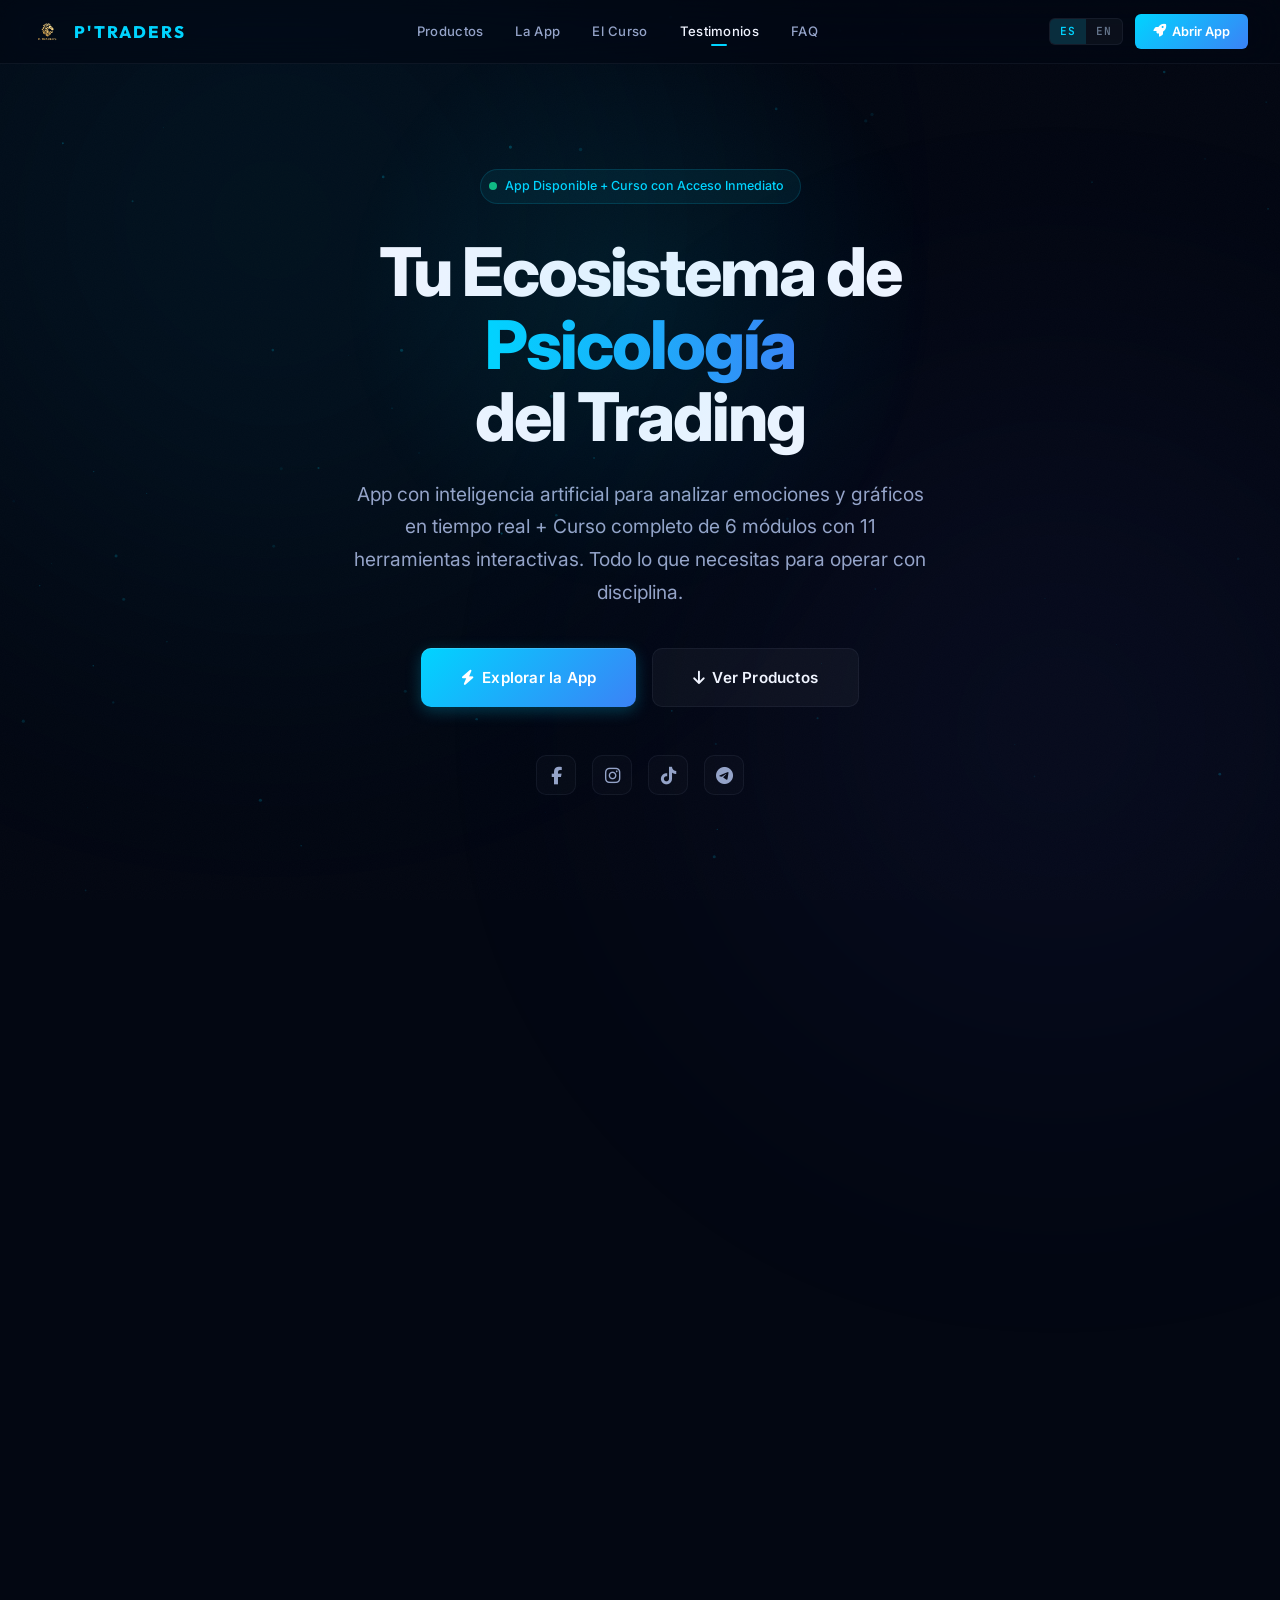
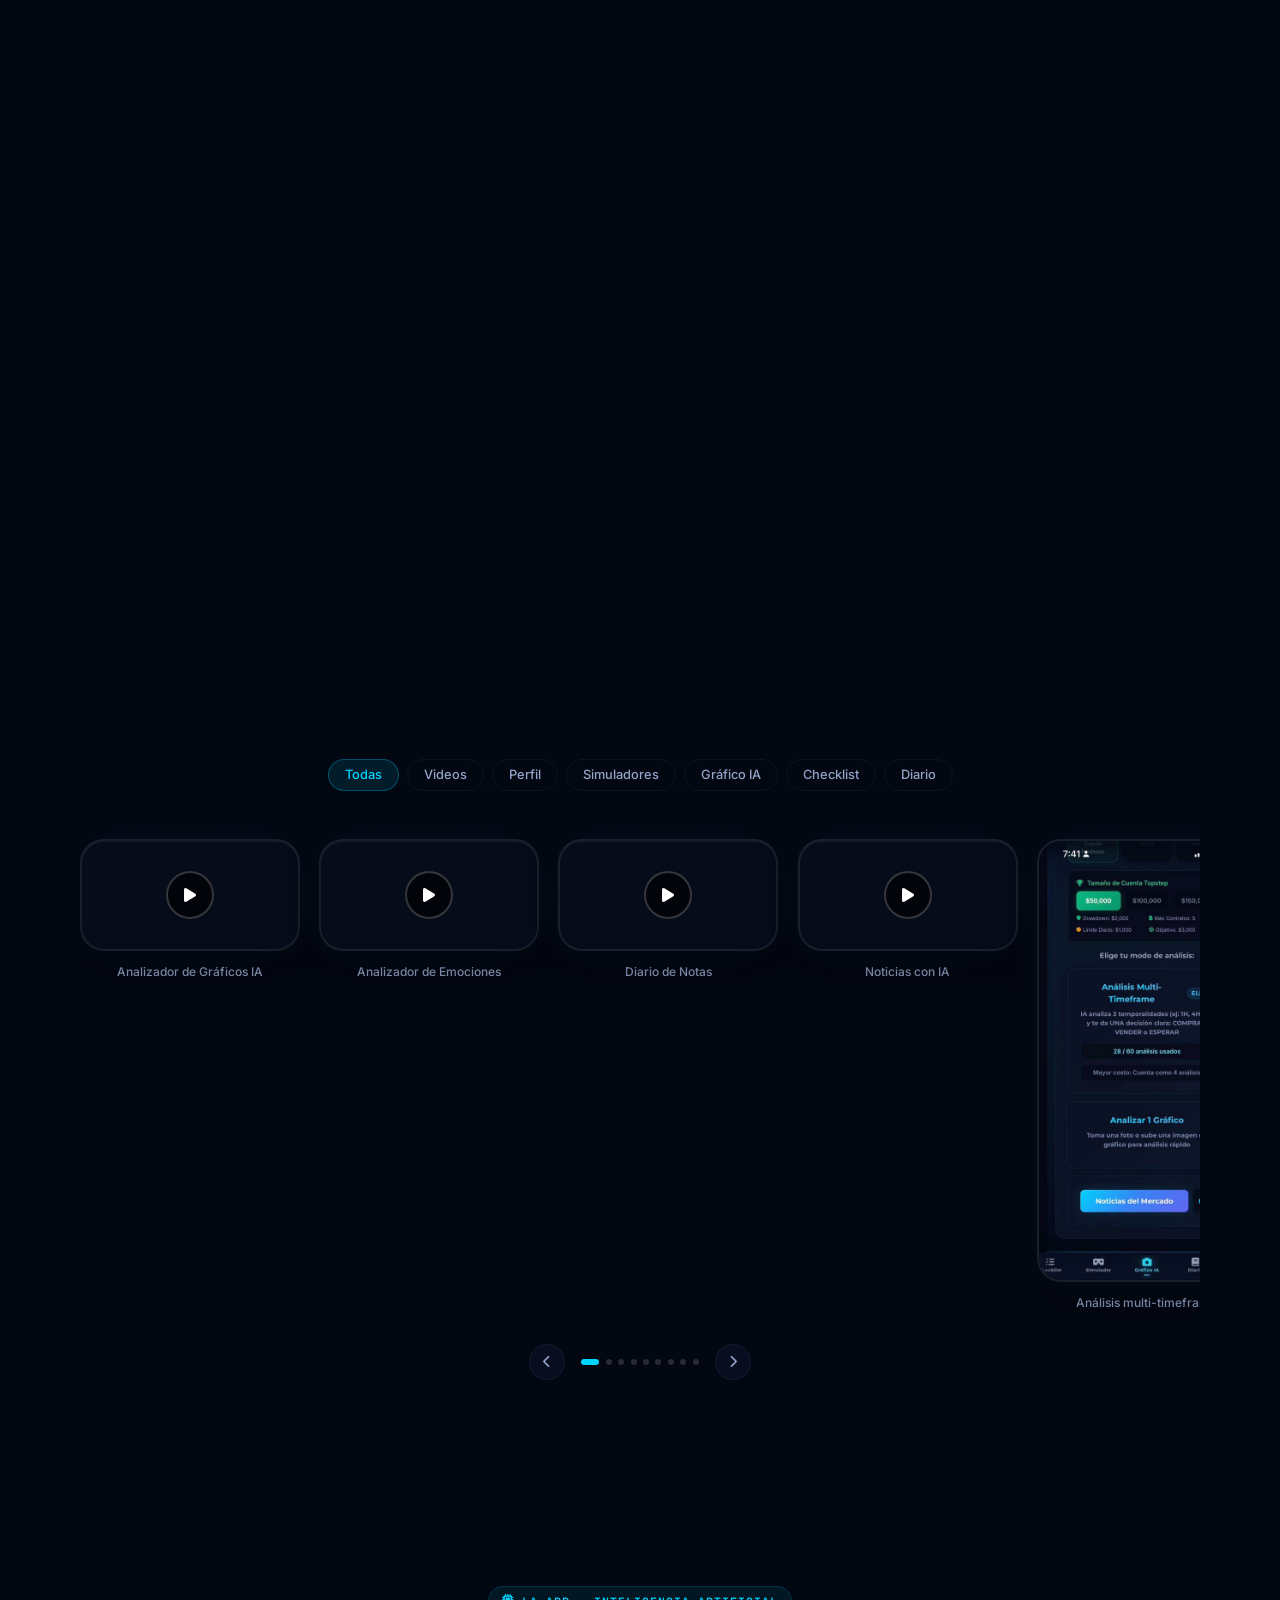
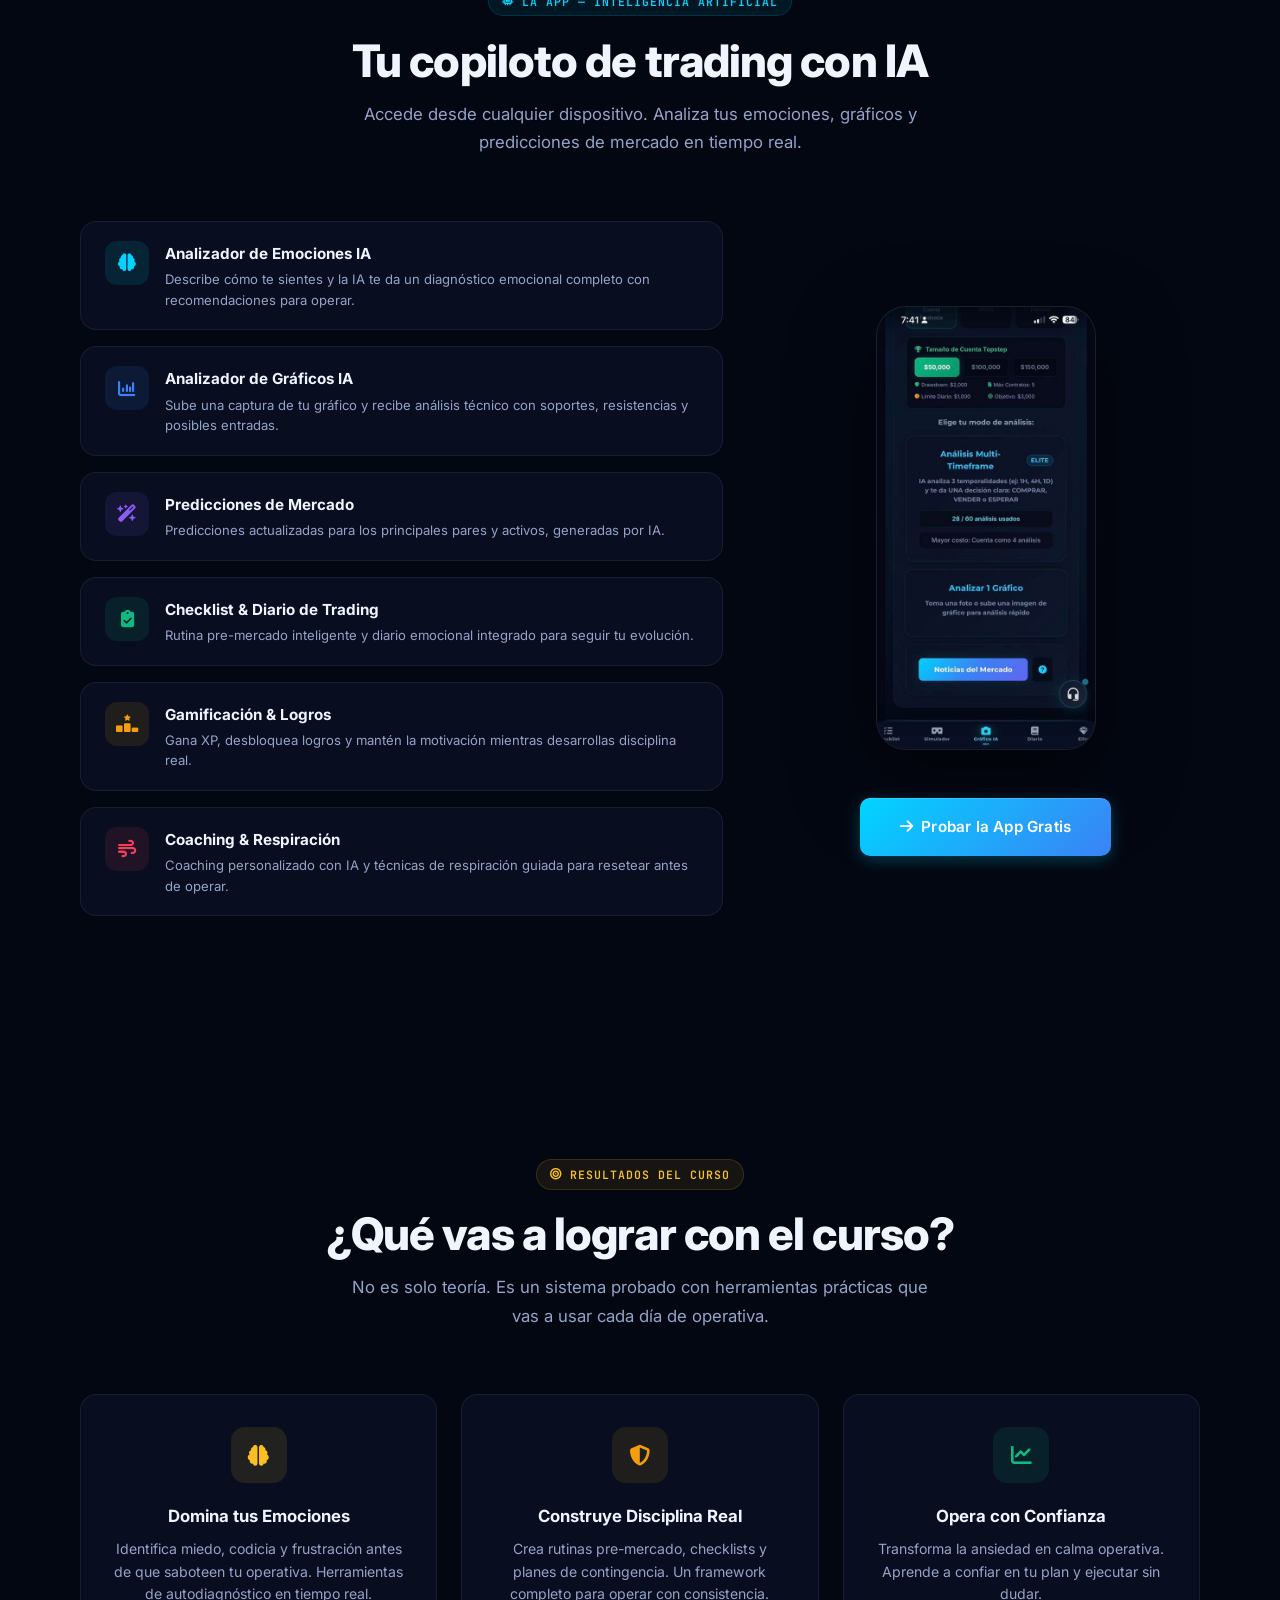
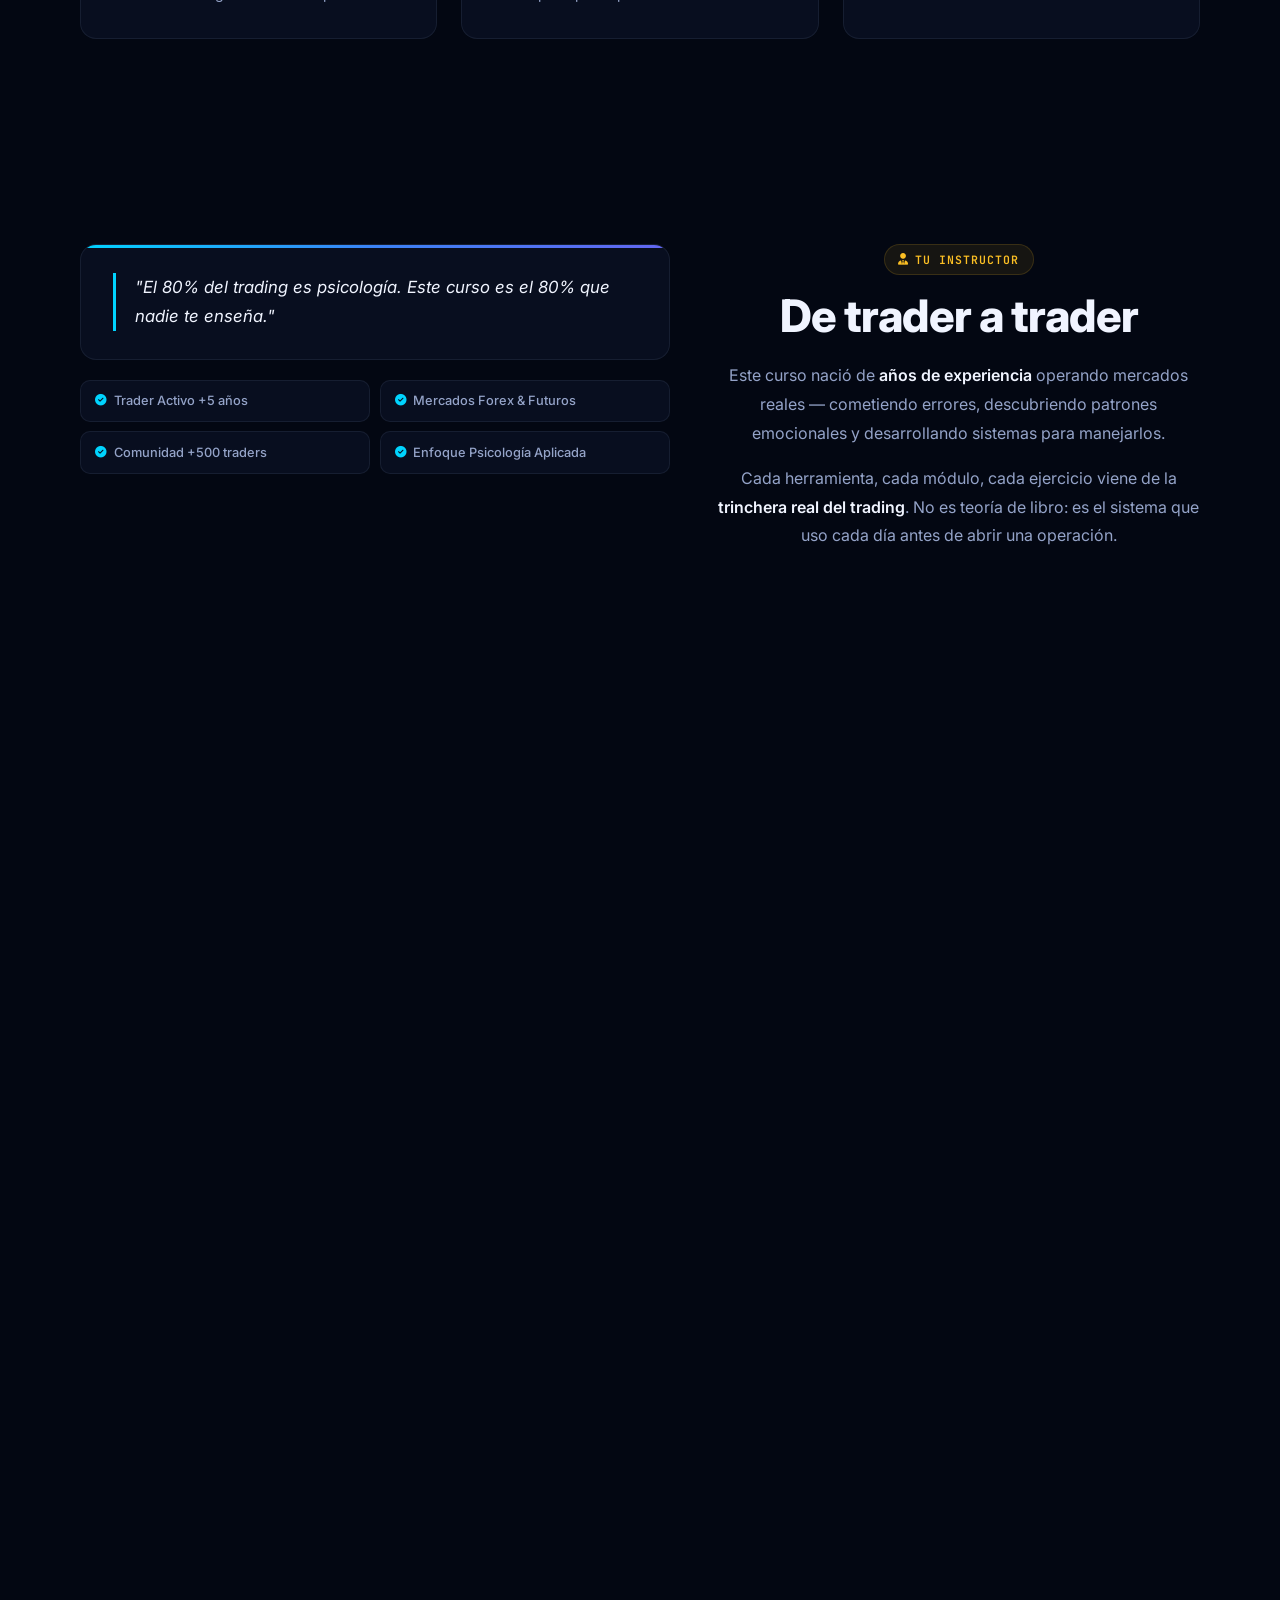
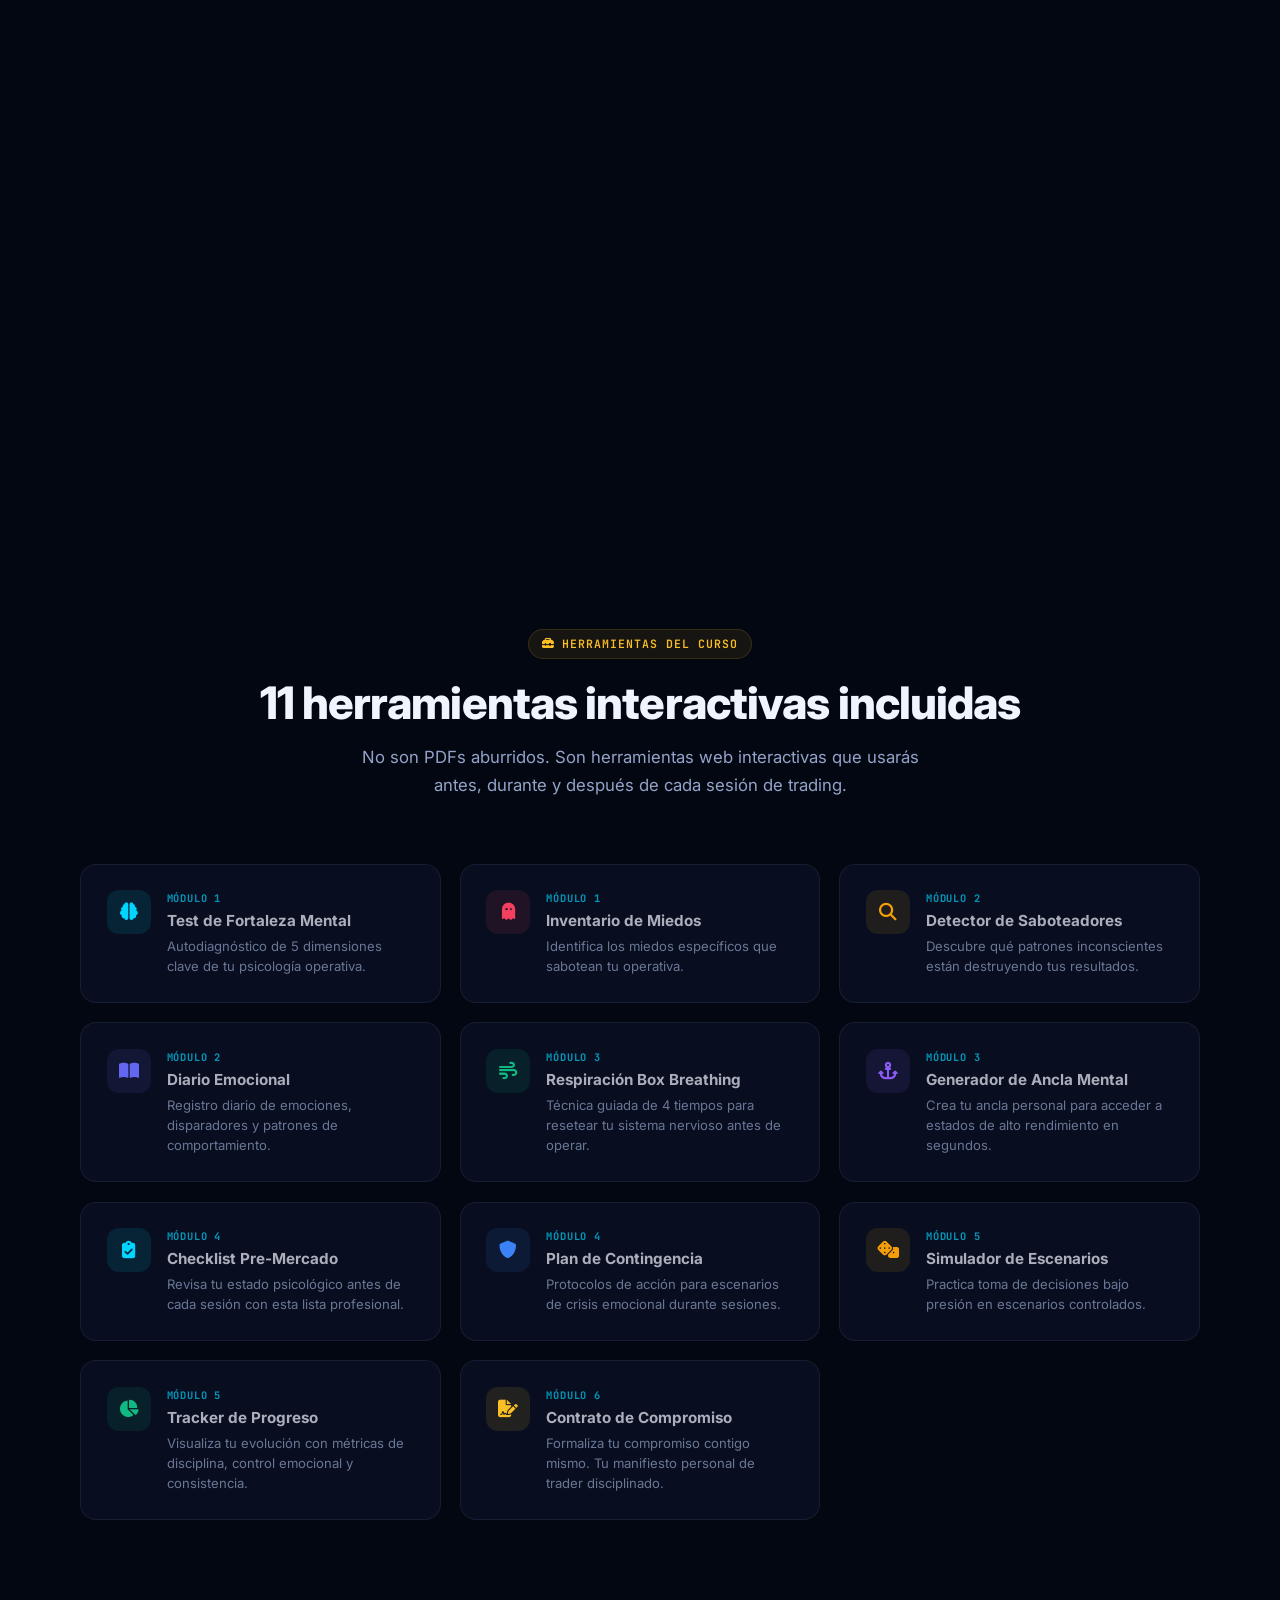
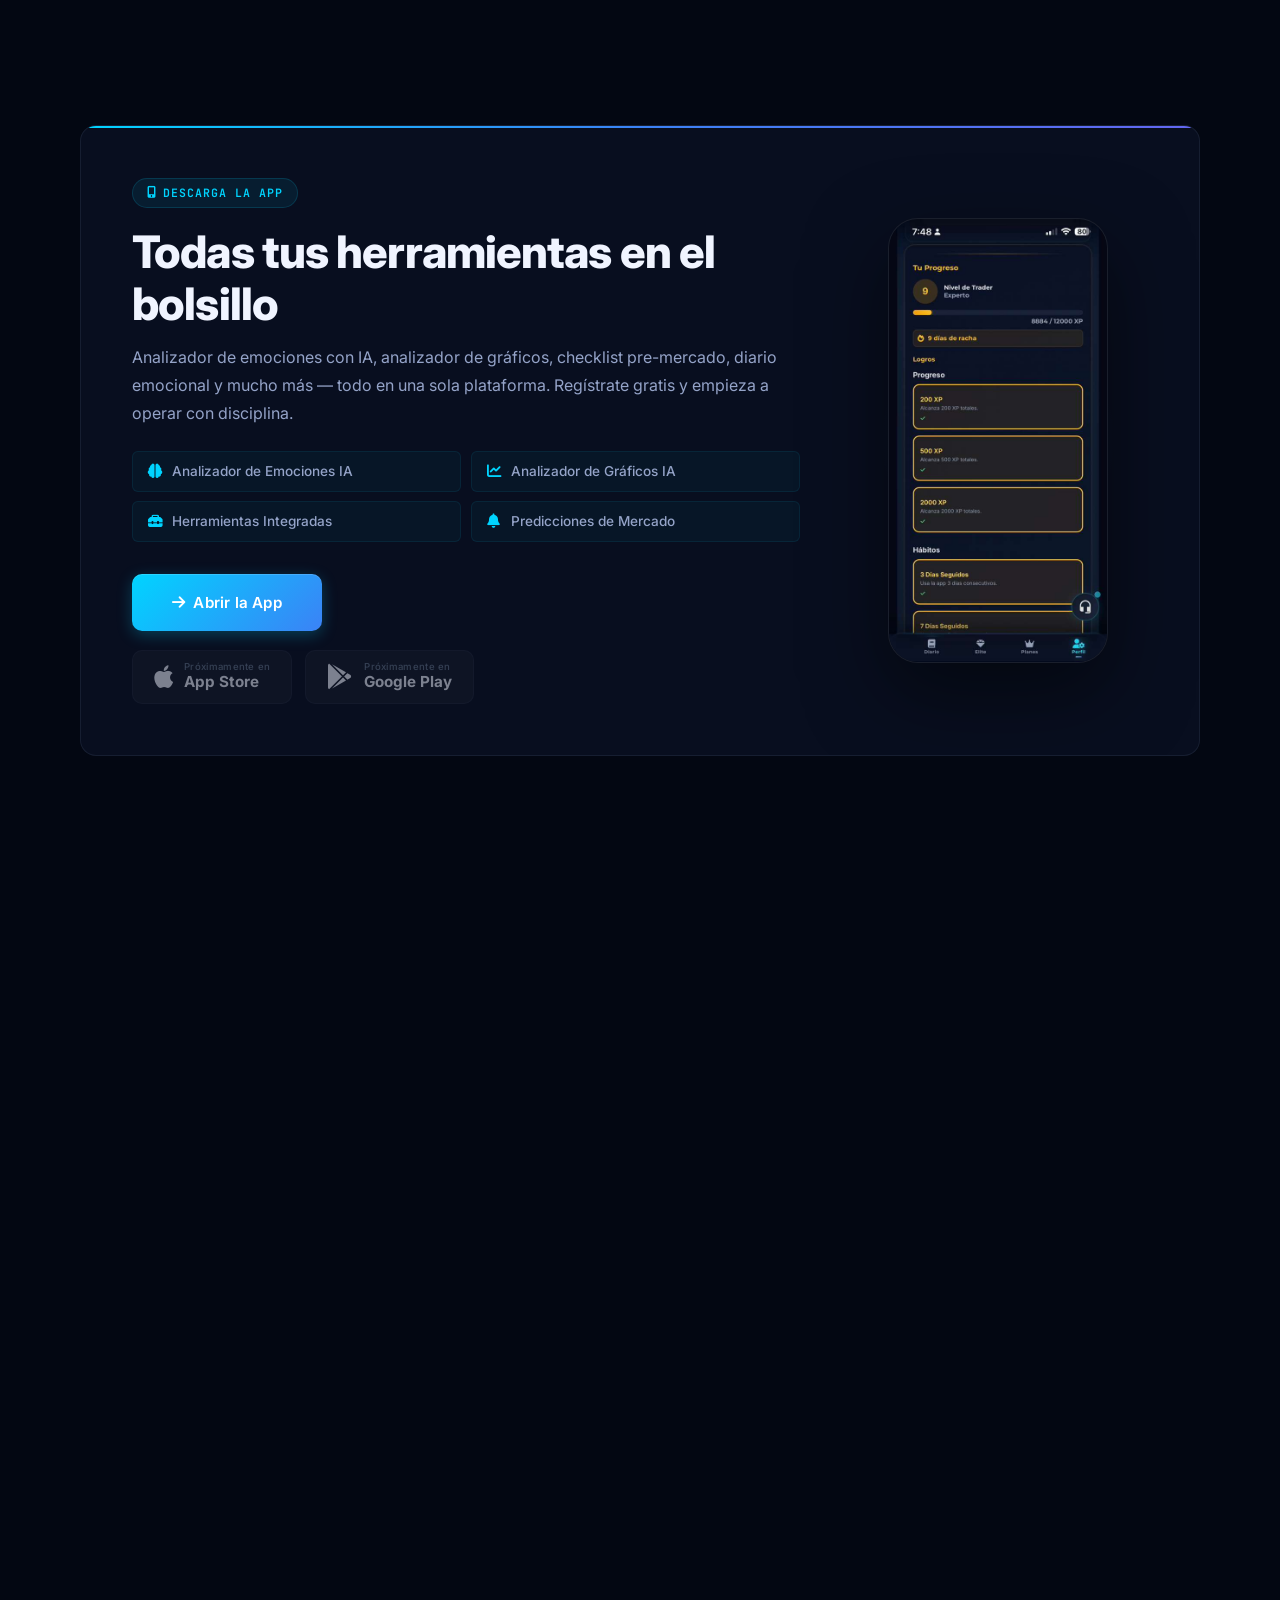
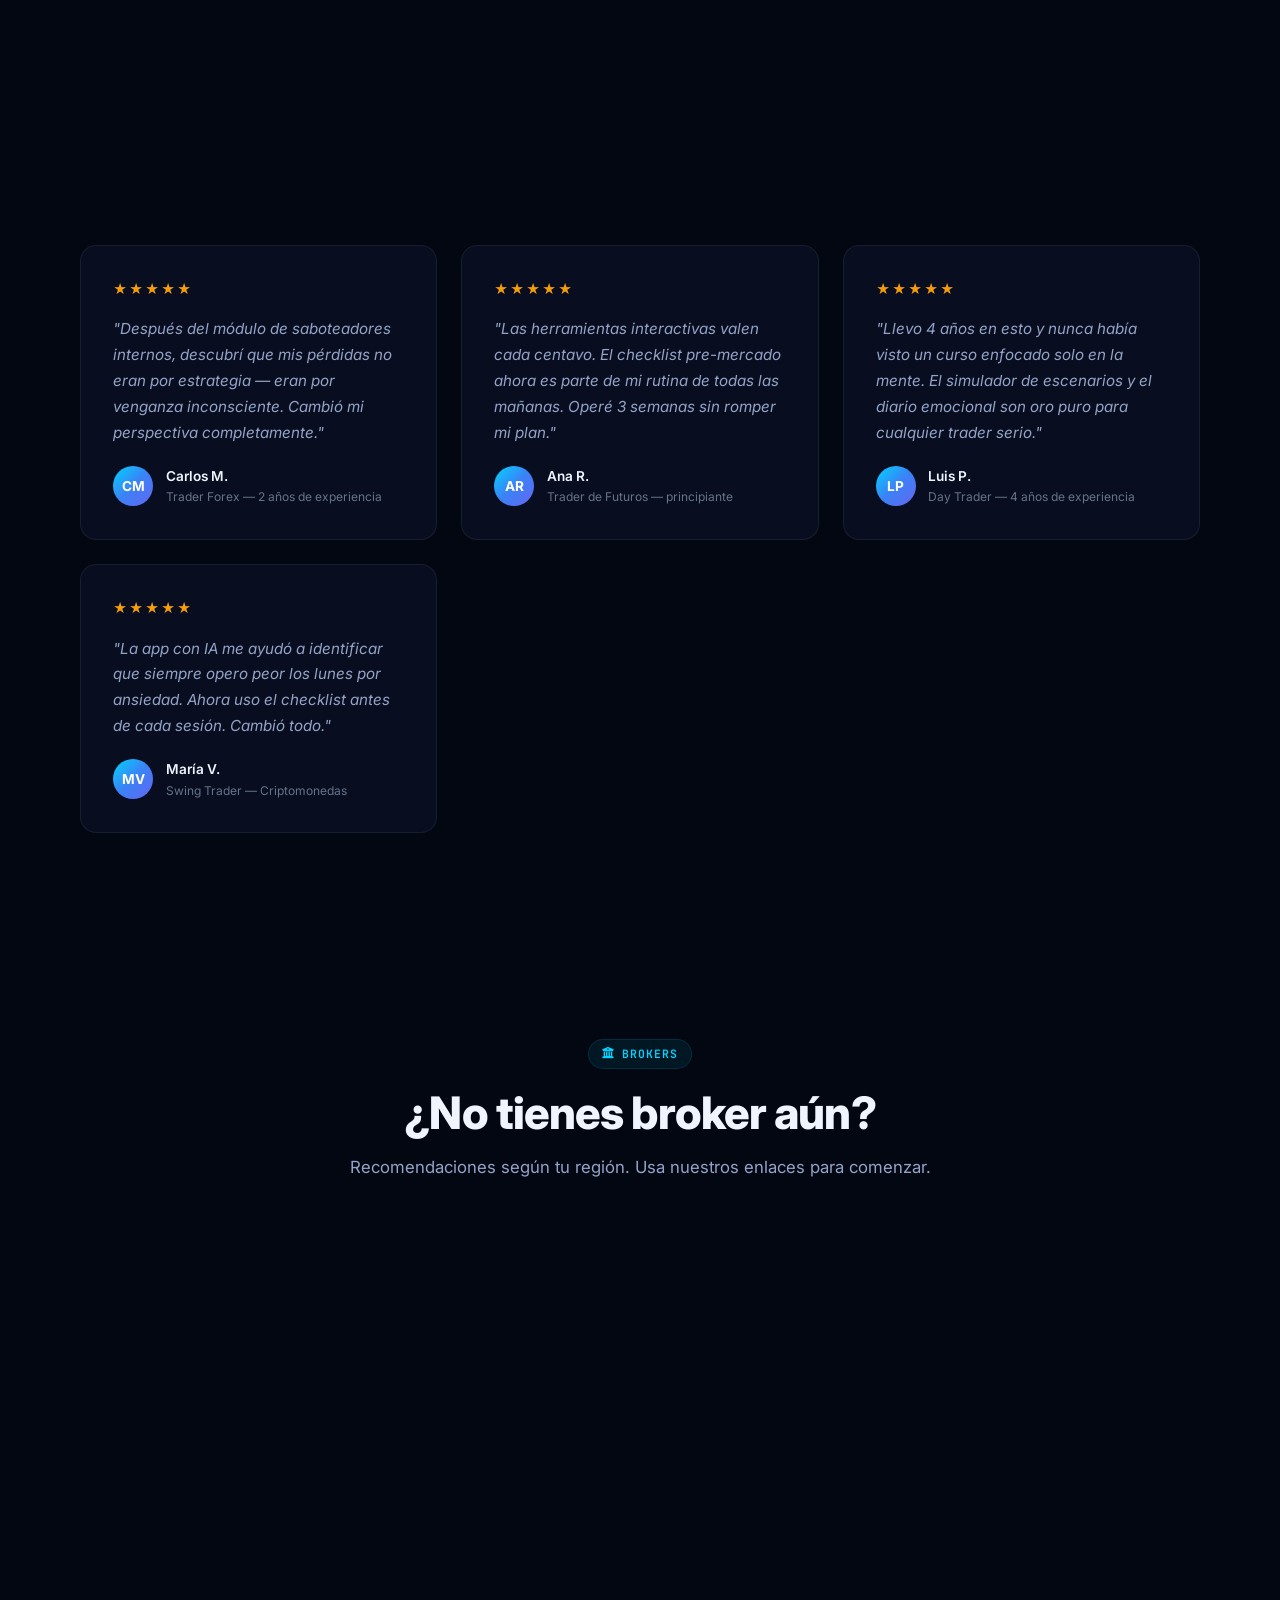
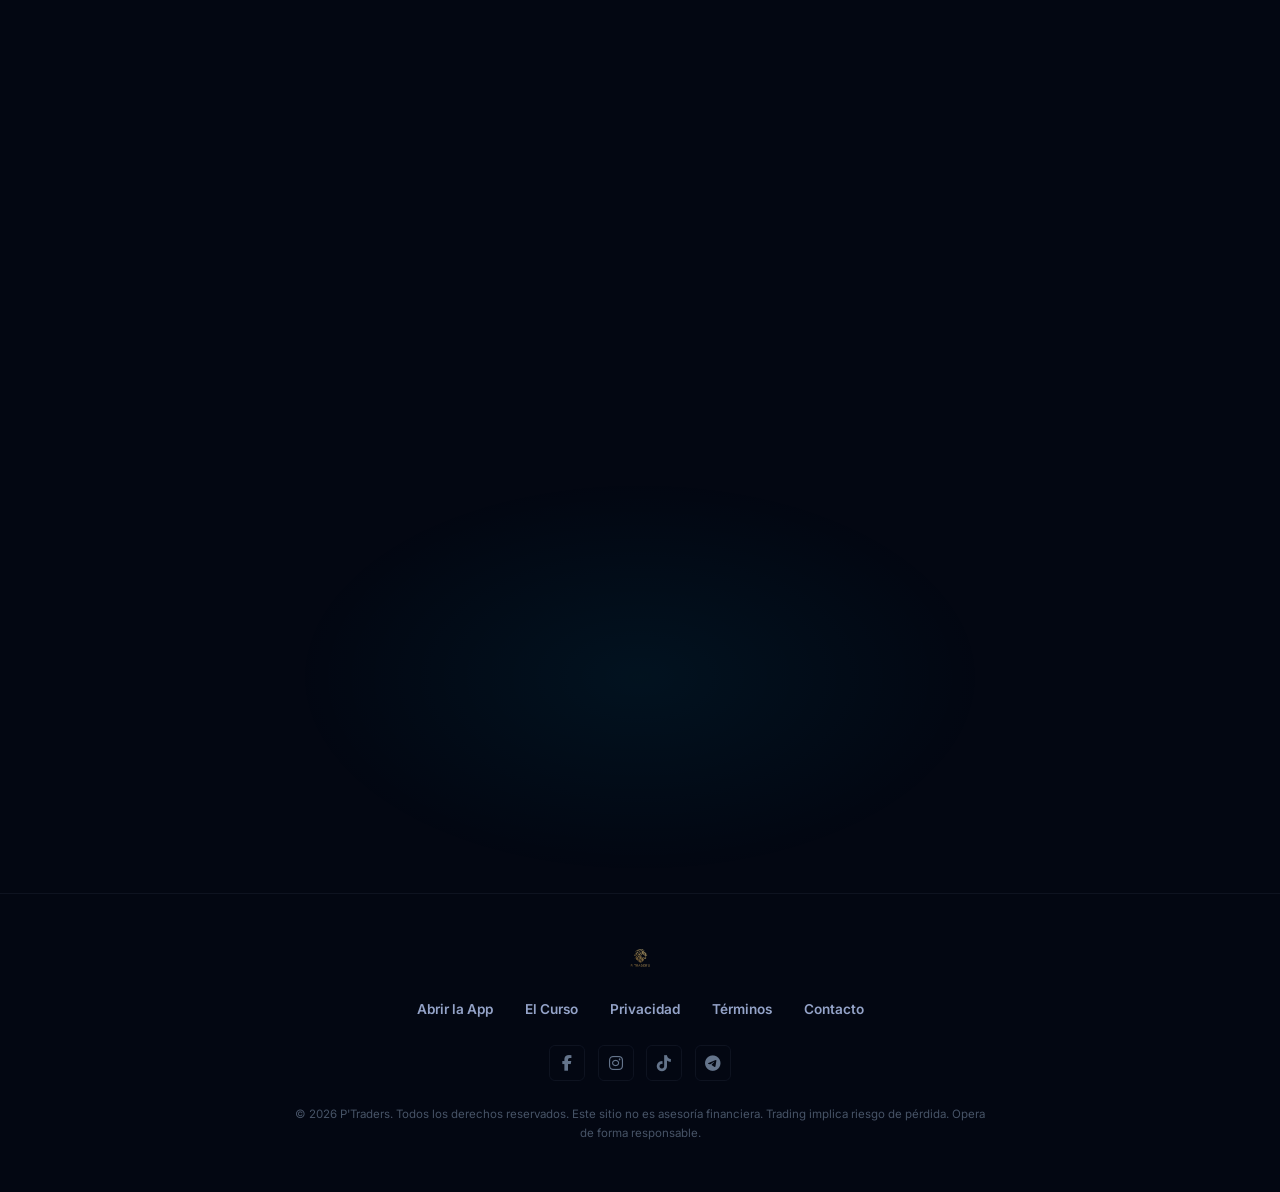
==== commit 0ebe4f08: "Remove incorrect video posters - use first frame from actual video - Remove poster attributes from a" ====
--- a/index.html
+++ b/index.html
@@ -249,28 +249,28 @@
             <!-- Videos FIRST for impact -->
             <div class="gallery-slide gallery-slide--video" data-category="video">
               <div class="gallery-video-frame">
-                <video src="assets/videos/es/01-analizador-graficos.mp4" playsinline muted loop preload="metadata" poster="assets/screenshots/es/04-grafico-ia-analisis.jpeg"></video>
+                <video src="assets/videos/es/01-analizador-graficos.mp4" playsinline muted loop preload="metadata"></video>
                 <button class="gallery-video-play" aria-label="Play video"><i class="fa-solid fa-play"></i></button>
               </div>
               <span class="gallery-caption" data-i18n="gallery_vid_01">Analizador de Gráficos IA</span>
             </div>
             <div class="gallery-slide gallery-slide--video" data-category="video">
               <div class="gallery-video-frame">
-                <video src="assets/videos/es/02-analizador-emociones.mp4" playsinline muted loop preload="metadata" poster="assets/screenshots/es/01-perfil-progreso-logros.jpeg"></video>
+                <video src="assets/videos/es/02-analizador-emociones.mp4" playsinline muted loop preload="metadata"></video>
                 <button class="gallery-video-play" aria-label="Play video"><i class="fa-solid fa-play"></i></button>
               </div>
               <span class="gallery-caption" data-i18n="gallery_vid_02">Analizador de Emociones</span>
             </div>
             <div class="gallery-slide gallery-slide--video" data-category="video">
               <div class="gallery-video-frame">
-                <video src="assets/videos/es/03-diario-notas.mp4" playsinline muted loop preload="metadata" poster="assets/screenshots/es/15-diario-panel-notas.jpeg"></video>
+                <video src="assets/videos/es/03-diario-notas.mp4" playsinline muted loop preload="metadata"></video>
                 <button class="gallery-video-play" aria-label="Play video"><i class="fa-solid fa-play"></i></button>
               </div>
               <span class="gallery-caption" data-i18n="gallery_vid_03">Diario de Notas</span>
             </div>
             <div class="gallery-slide gallery-slide--video" data-category="video">
               <div class="gallery-video-frame">
-                <video src="assets/videos/es/04-noticias-ia.mp4" playsinline muted loop preload="metadata" poster="assets/screenshots/es/21-grafico-ia-noticias.jpeg"></video>
+                <video src="assets/videos/es/04-noticias-ia.mp4" playsinline muted loop preload="metadata"></video>
                 <button class="gallery-video-play" aria-label="Play video"><i class="fa-solid fa-play"></i></button>
               </div>
               <span class="gallery-caption" data-i18n="gallery_vid_04">Noticias con IA</span>
--- a/css/style.css
+++ b/css/style.css
@@ -974,14 +974,14 @@
   visibility: hidden;
   transition: transform 0.5s var(--ease-spring), opacity 0.4s ease, visibility 0.4s ease;
   pointer-events: none;
+  overflow: hidden;
 }
 .app-toast::before {
   content: '';
   position: absolute;
-  top: 0; left: 0; right: 0;
-  height: 2px;
+  top: -1px; left: -1px; right: -1px;
+  height: 3px;
   background: var(--grad-accent);
-  border-radius: var(--radius) var(--radius) 0 0;
 }
 .app-toast.visible {
   transform: translateX(0);
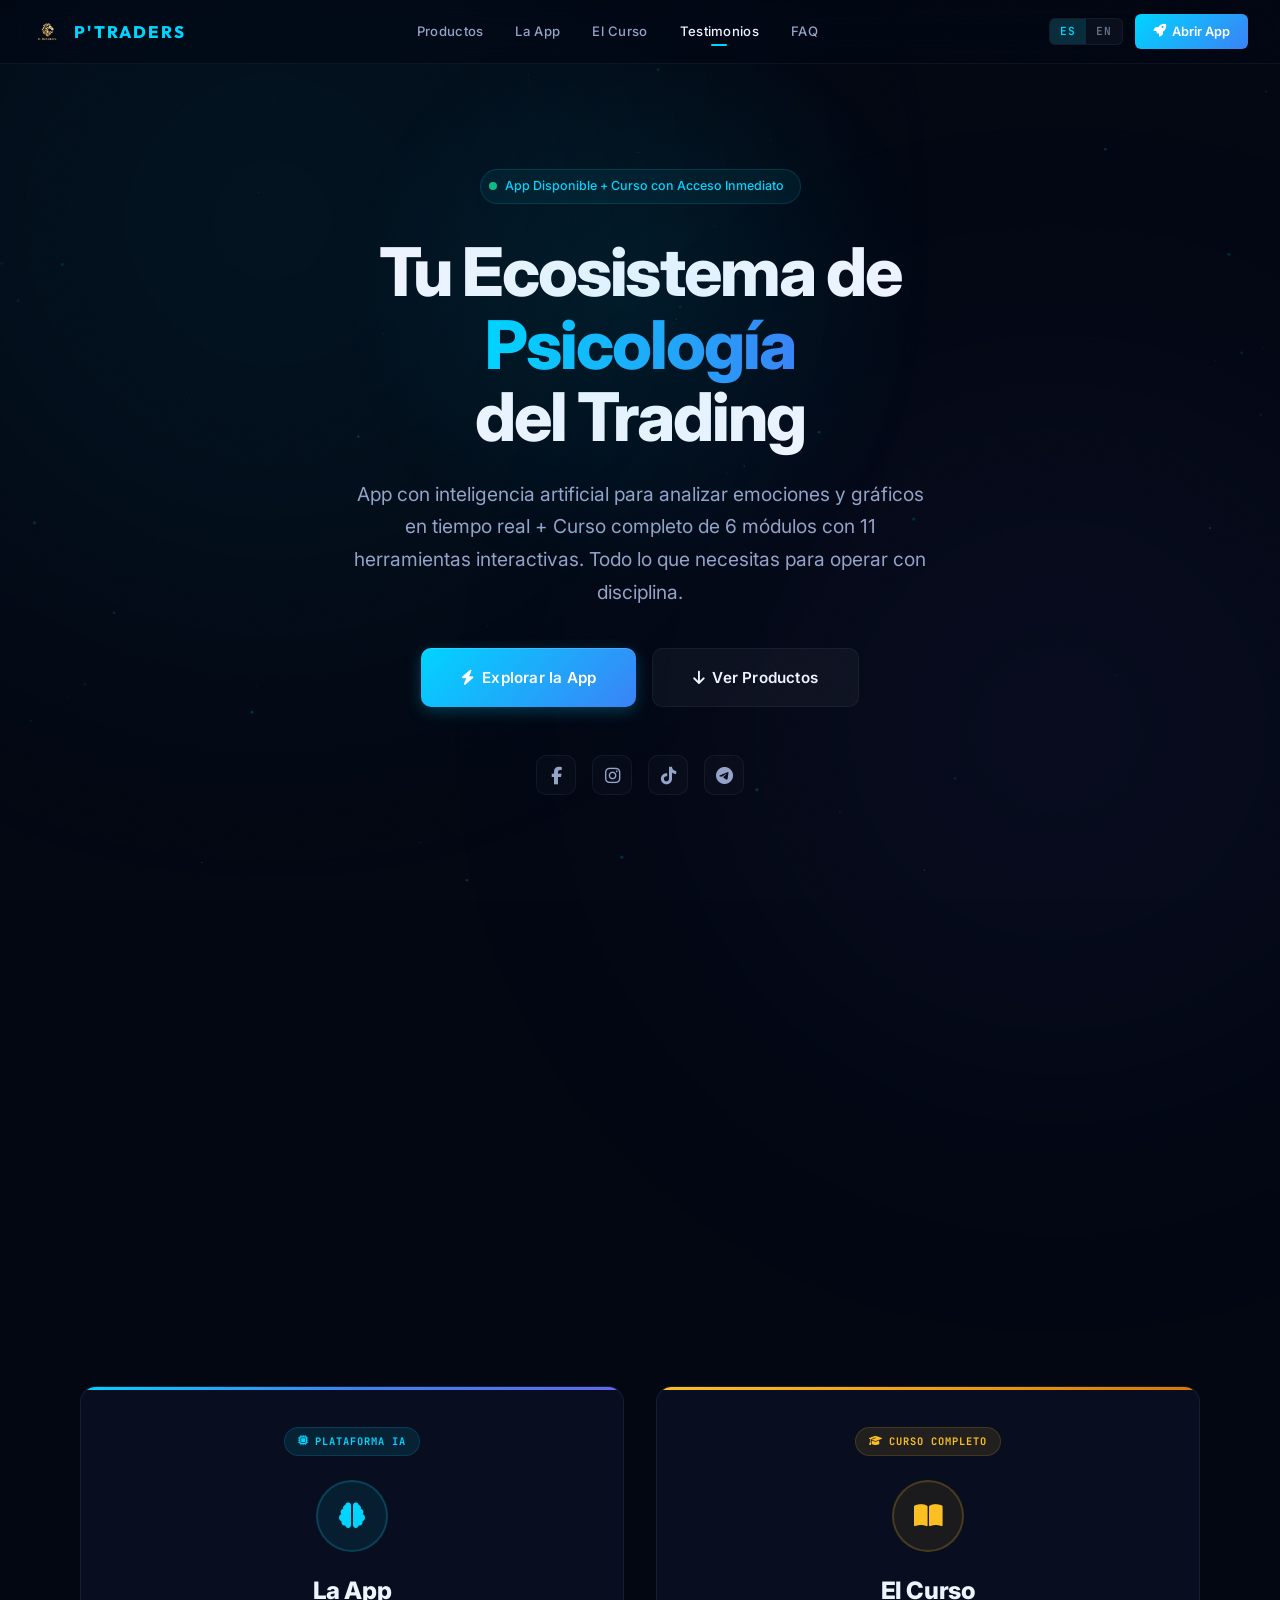
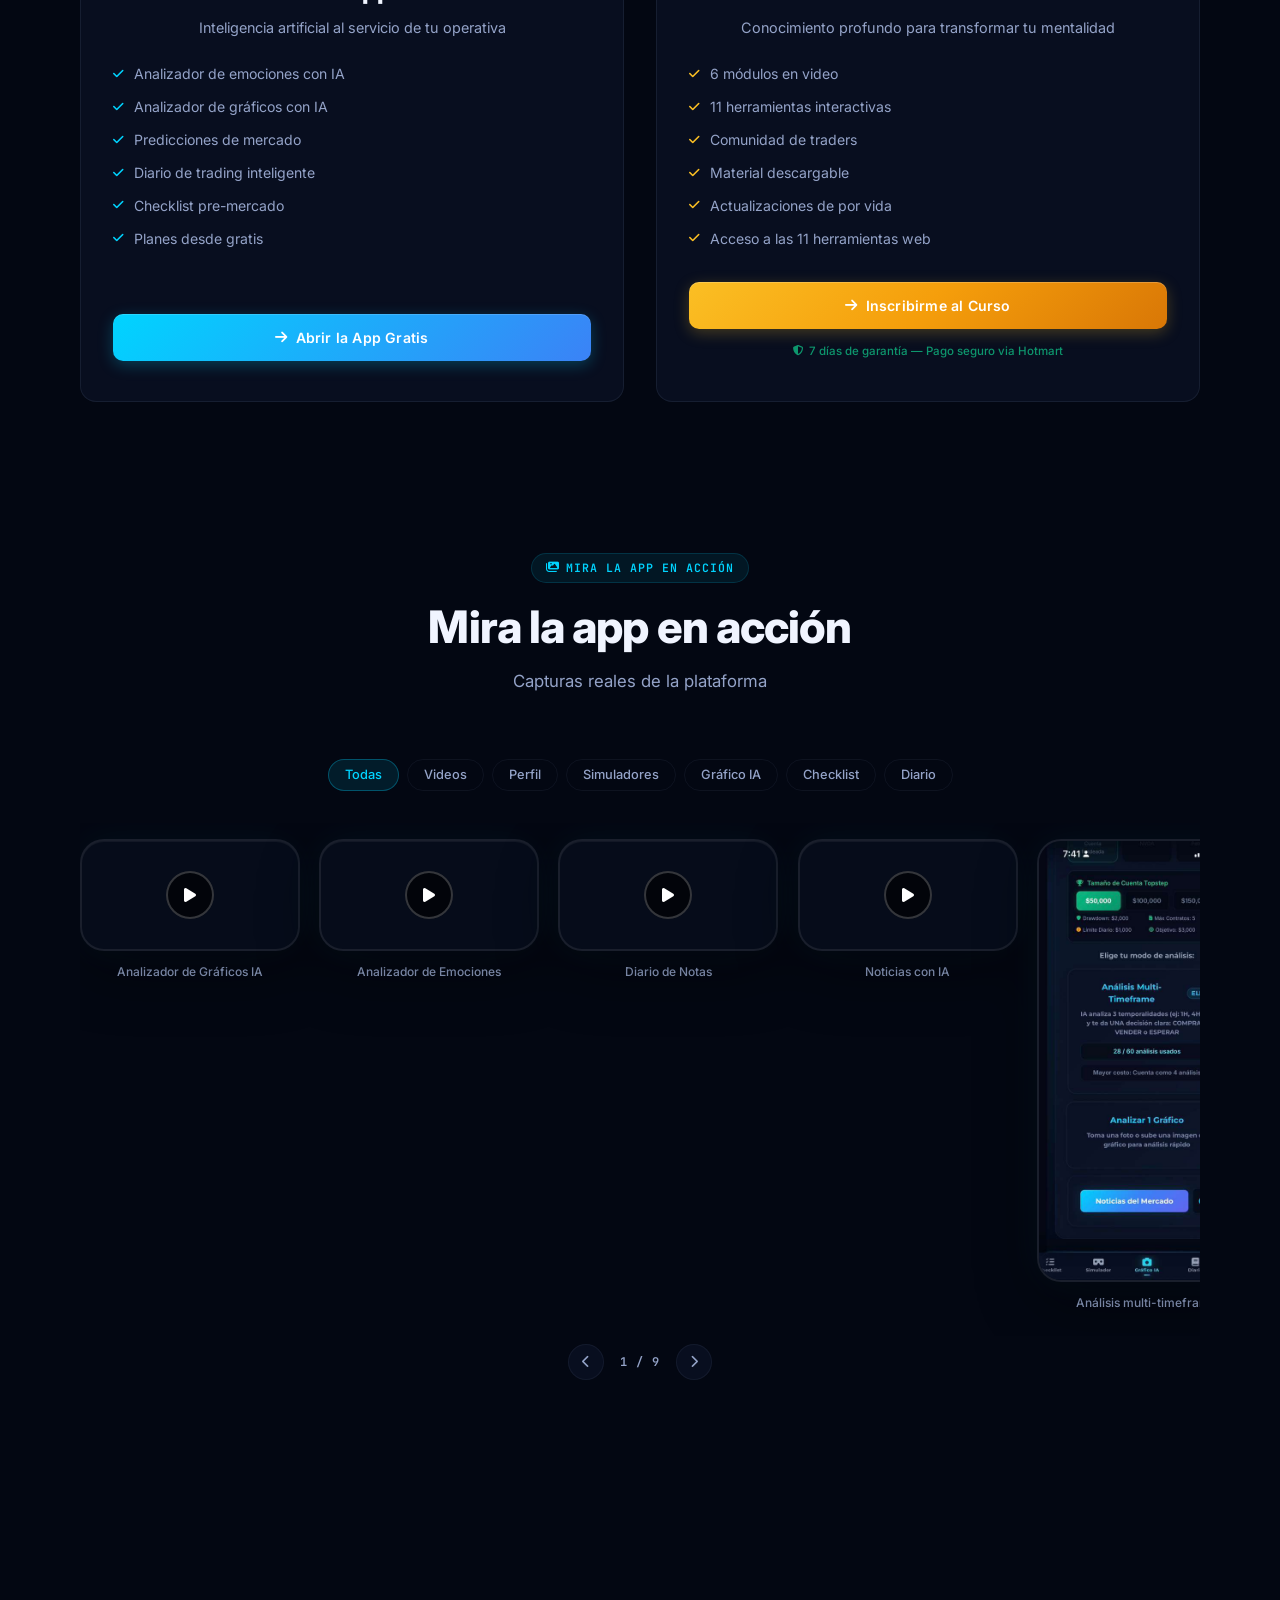
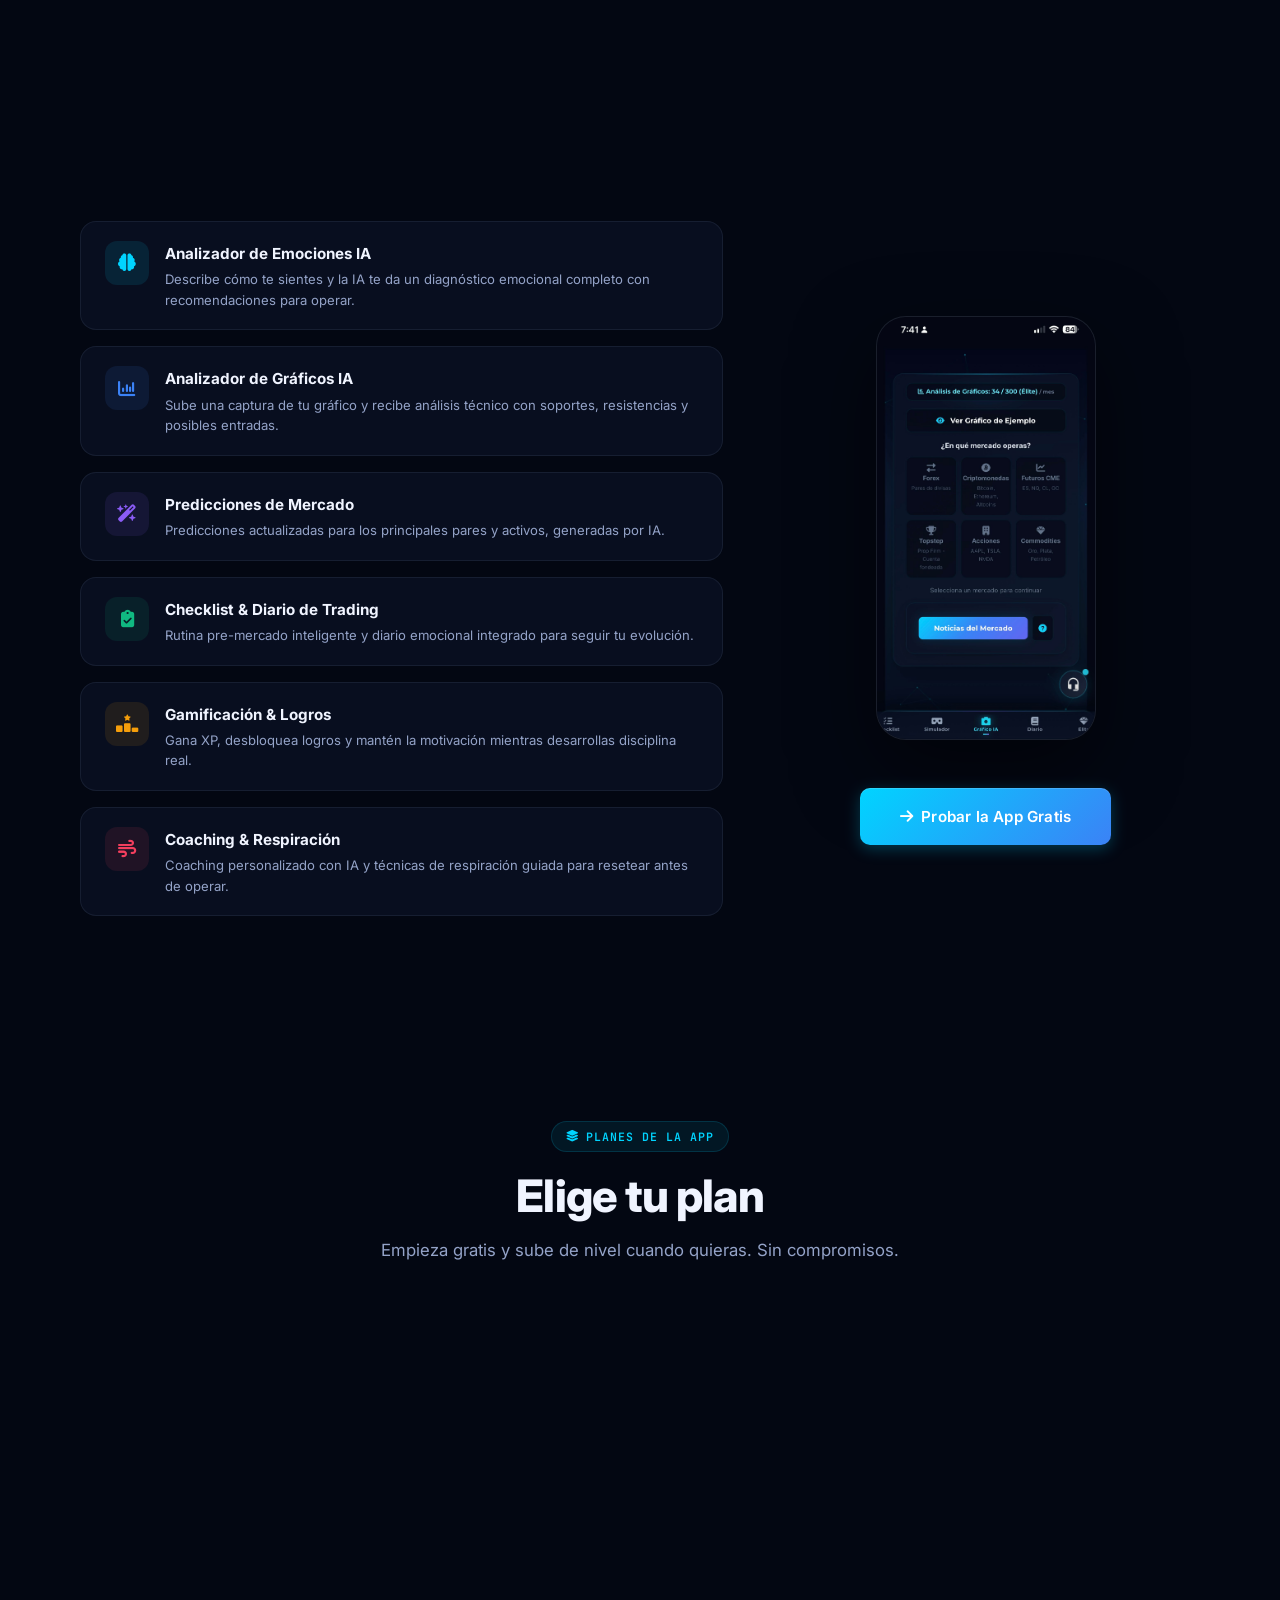
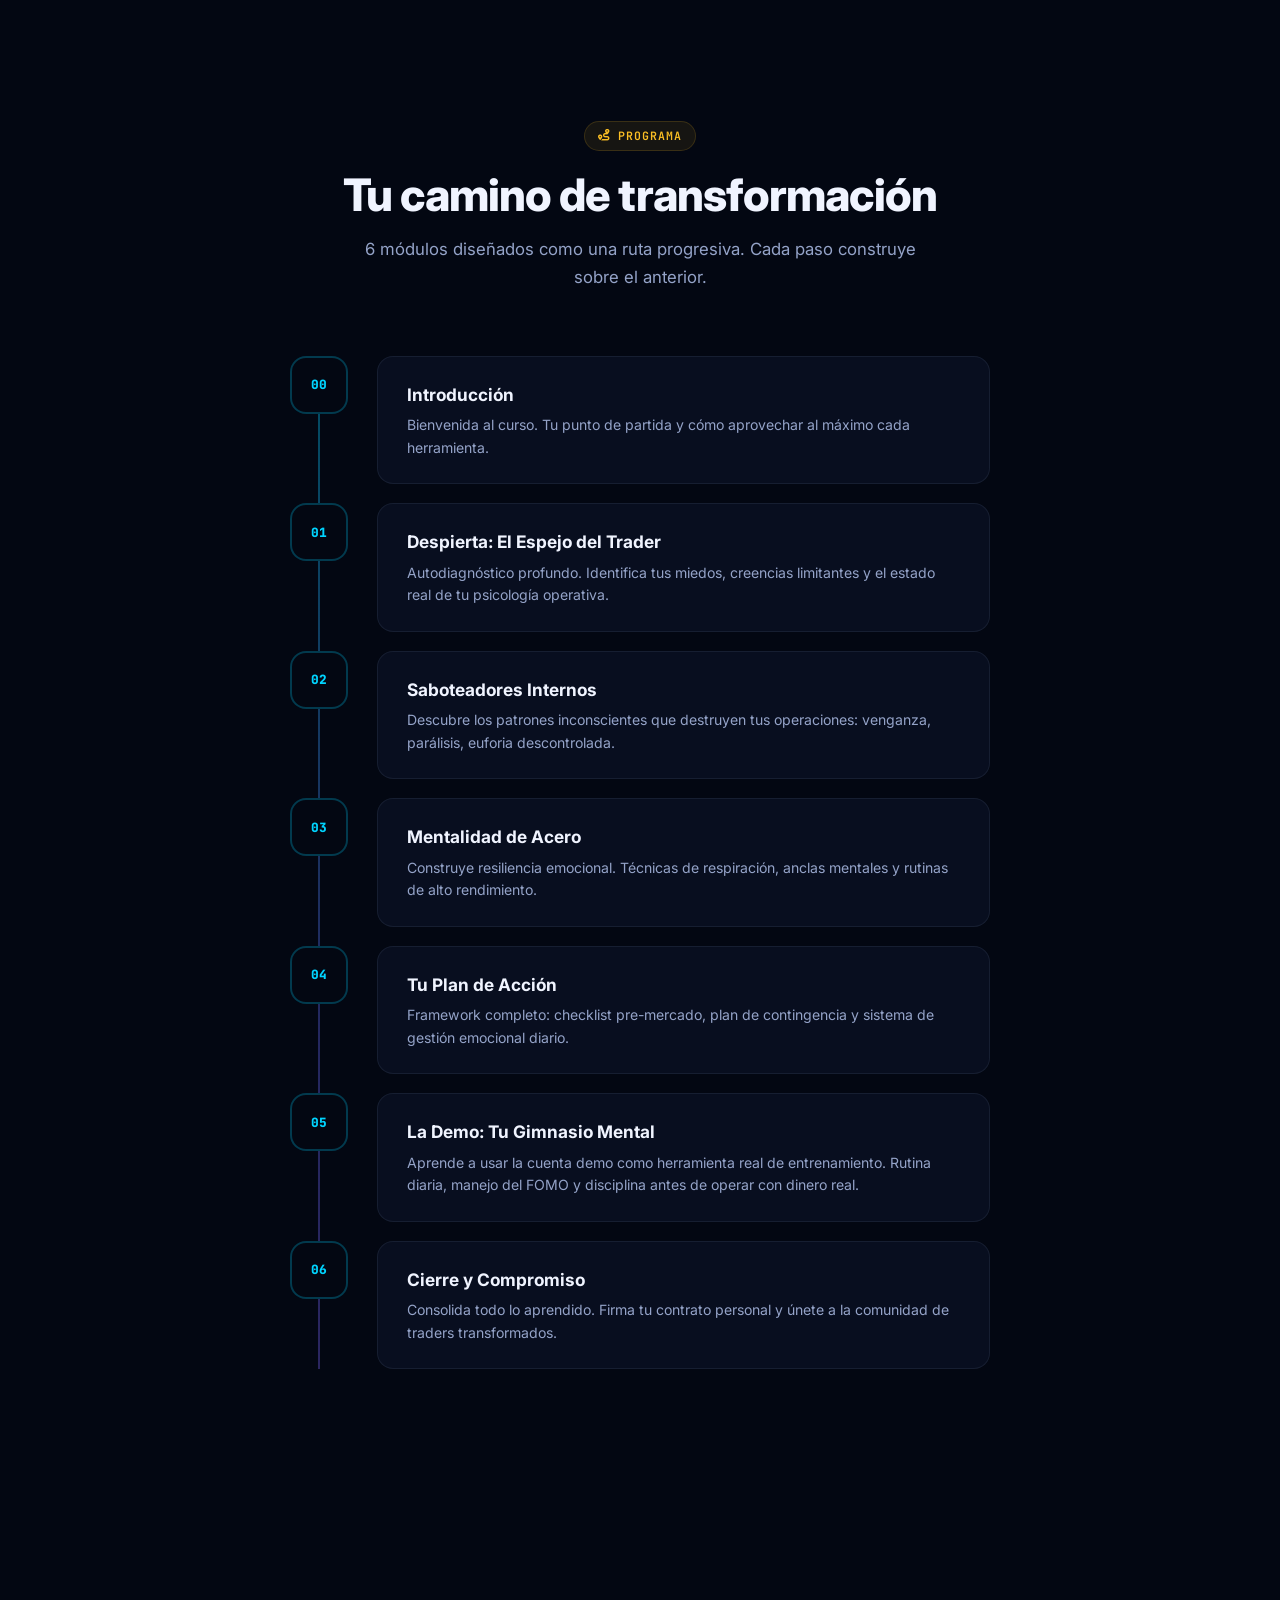
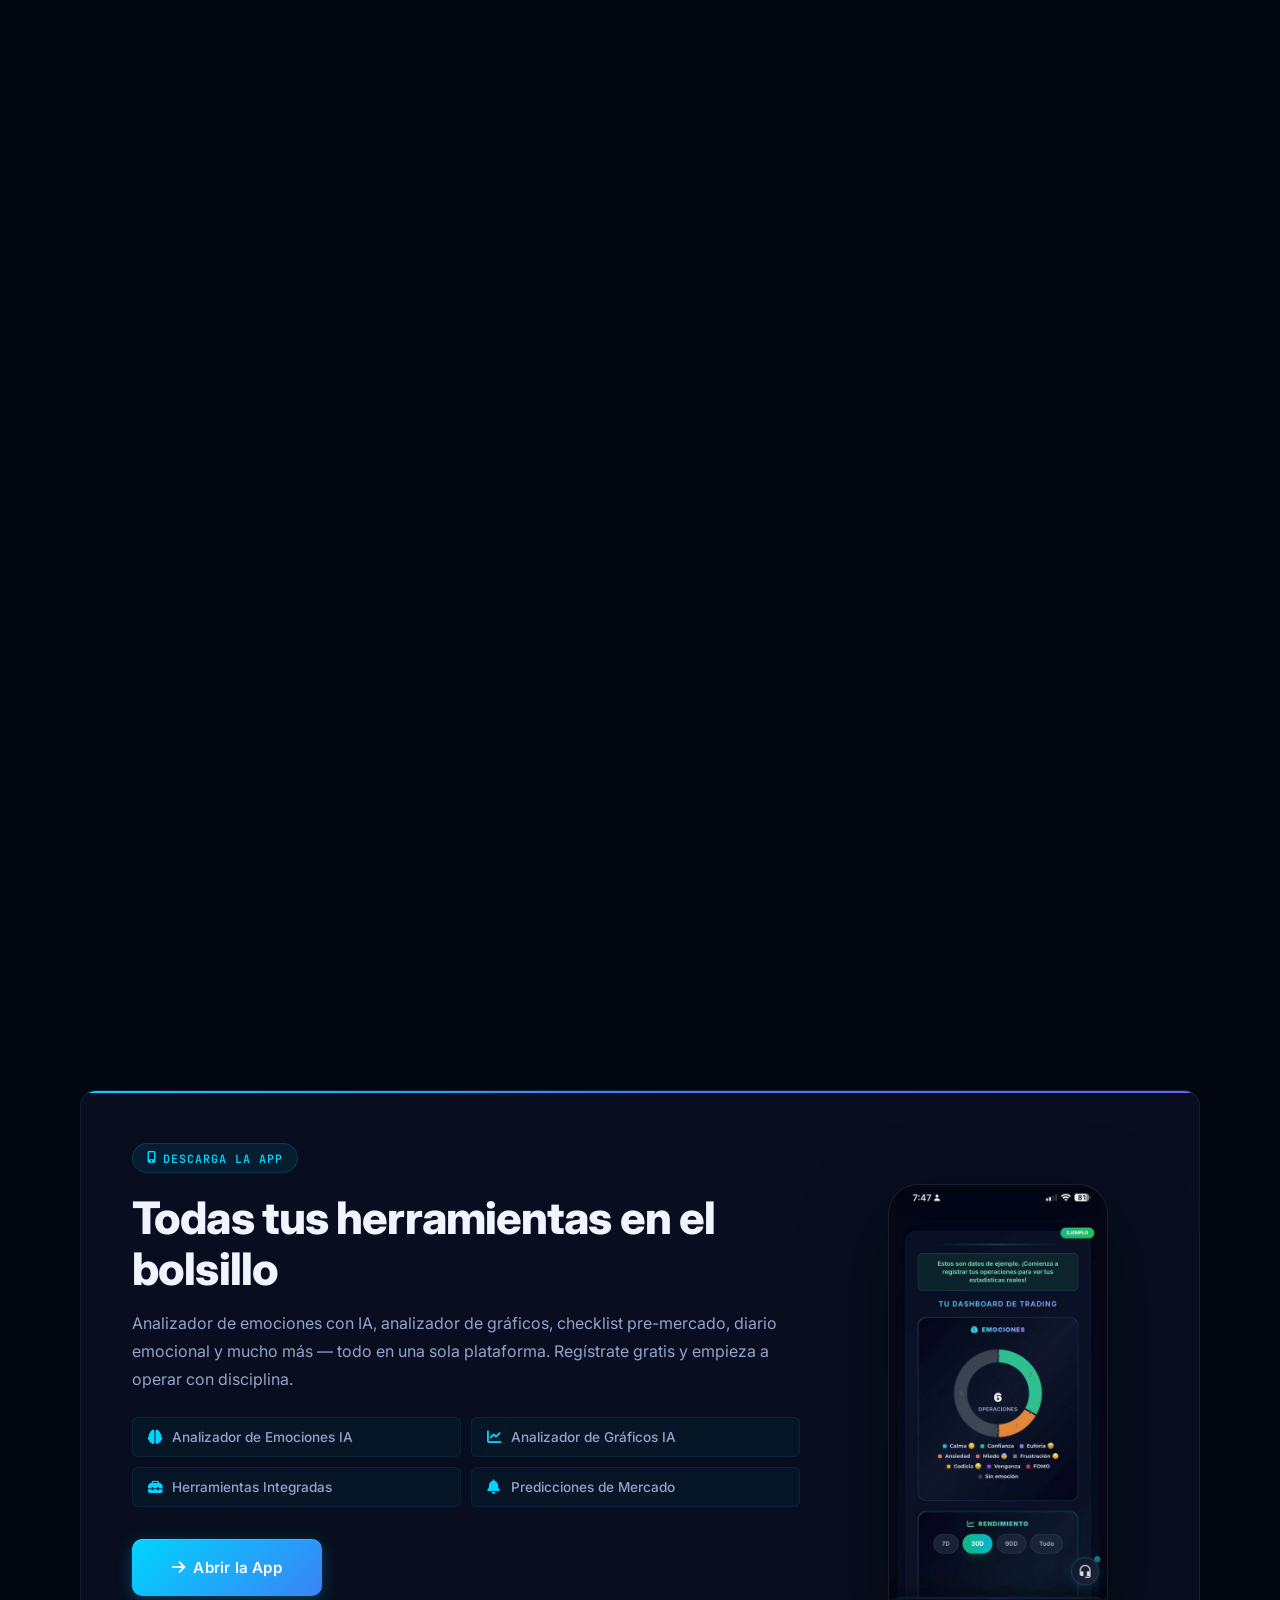
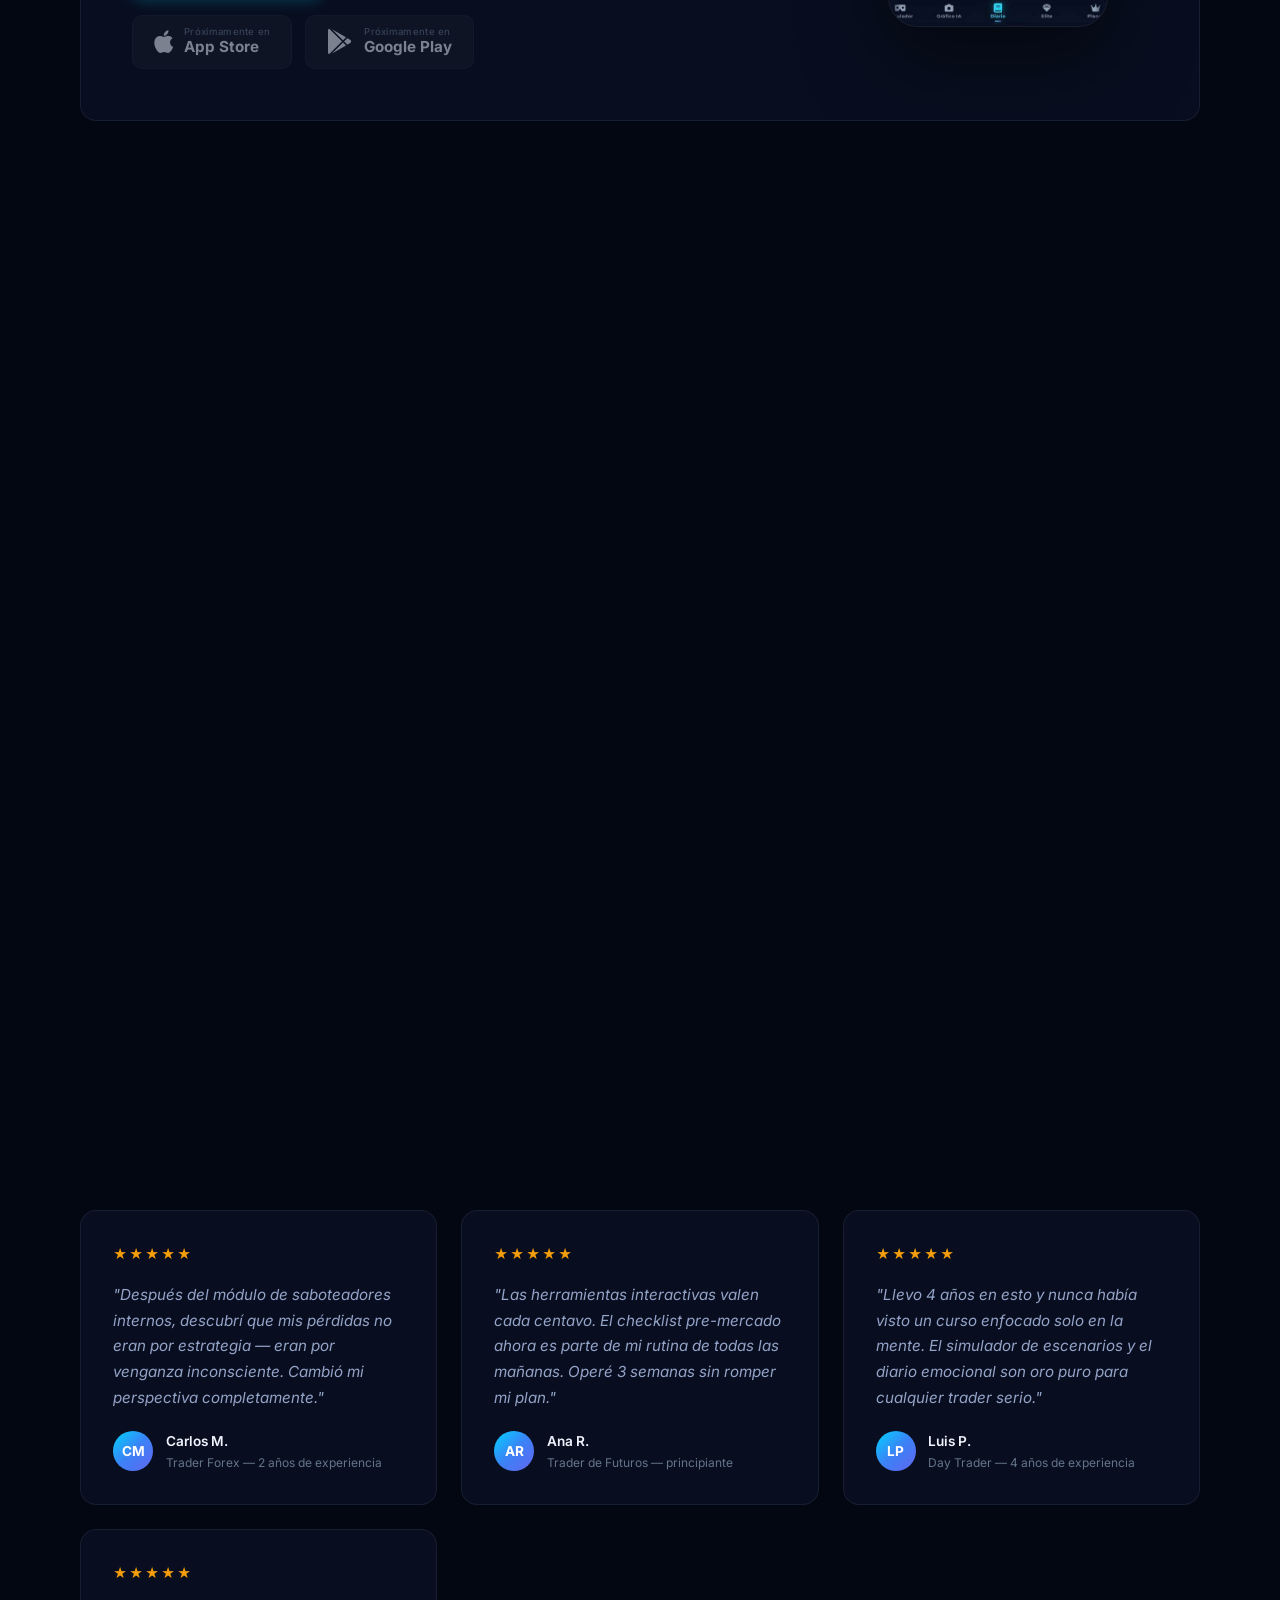
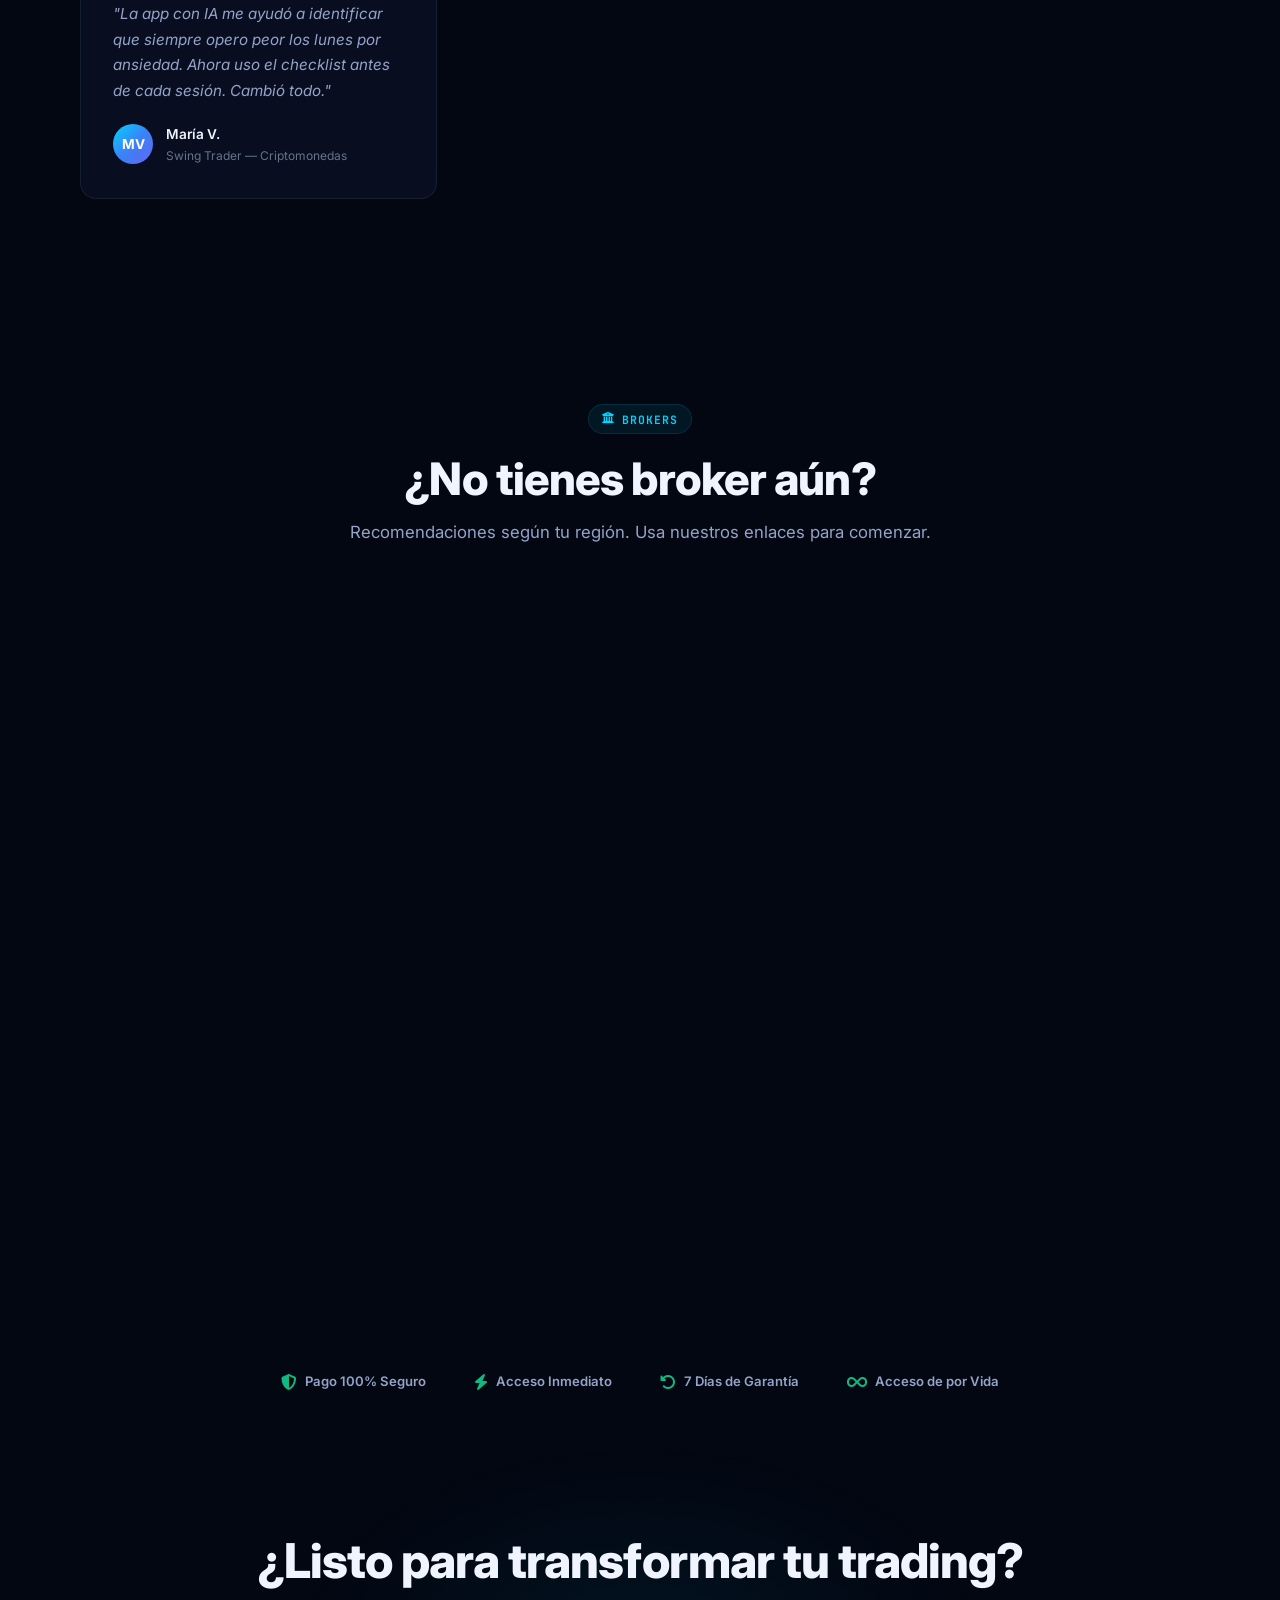
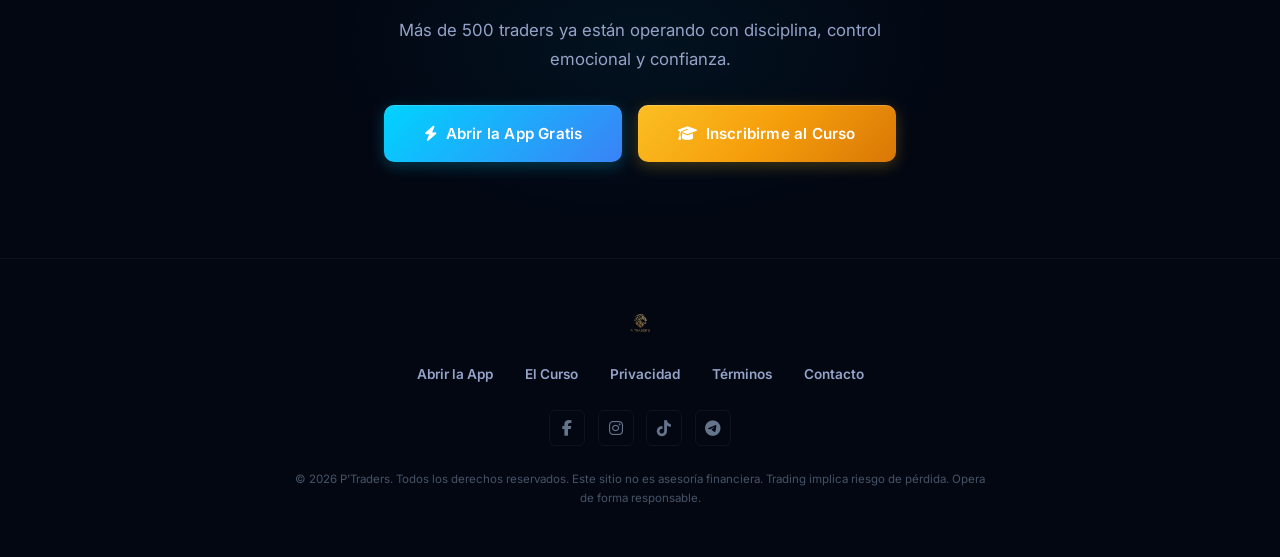
==== commit cb62988d: "10/10 audit: pricing section, gallery smart pagination, video autoposters, i18n translations, Emil p" ====
--- a/index.html
+++ b/index.html
@@ -249,28 +249,28 @@
             <!-- Videos FIRST for impact -->
             <div class="gallery-slide gallery-slide--video" data-category="video">
               <div class="gallery-video-frame">
-                <video src="assets/videos/es/01-analizador-graficos.mp4" playsinline muted loop preload="metadata"></video>
+                <video src="assets/videos/es/01-analizador-graficos.mp4" playsinline muted loop preload="metadata" poster="" data-autoposter></video>
                 <button class="gallery-video-play" aria-label="Play video"><i class="fa-solid fa-play"></i></button>
               </div>
               <span class="gallery-caption" data-i18n="gallery_vid_01">Analizador de Gráficos IA</span>
             </div>
             <div class="gallery-slide gallery-slide--video" data-category="video">
               <div class="gallery-video-frame">
-                <video src="assets/videos/es/02-analizador-emociones.mp4" playsinline muted loop preload="metadata"></video>
+                <video src="assets/videos/es/02-analizador-emociones.mp4" playsinline muted loop preload="metadata" poster="" data-autoposter></video>
                 <button class="gallery-video-play" aria-label="Play video"><i class="fa-solid fa-play"></i></button>
               </div>
               <span class="gallery-caption" data-i18n="gallery_vid_02">Analizador de Emociones</span>
             </div>
             <div class="gallery-slide gallery-slide--video" data-category="video">
               <div class="gallery-video-frame">
-                <video src="assets/videos/es/03-diario-notas.mp4" playsinline muted loop preload="metadata"></video>
+                <video src="assets/videos/es/03-diario-notas.mp4" playsinline muted loop preload="metadata" poster="" data-autoposter></video>
                 <button class="gallery-video-play" aria-label="Play video"><i class="fa-solid fa-play"></i></button>
               </div>
               <span class="gallery-caption" data-i18n="gallery_vid_03">Diario de Notas</span>
             </div>
             <div class="gallery-slide gallery-slide--video" data-category="video">
               <div class="gallery-video-frame">
-                <video src="assets/videos/es/04-noticias-ia.mp4" playsinline muted loop preload="metadata"></video>
+                <video src="assets/videos/es/04-noticias-ia.mp4" playsinline muted loop preload="metadata" poster="" data-autoposter></video>
                 <button class="gallery-video-play" aria-label="Play video"><i class="fa-solid fa-play"></i></button>
               </div>
               <span class="gallery-caption" data-i18n="gallery_vid_04">Noticias con IA</span>
@@ -495,12 +495,77 @@
         <div class="app-showcase-visual">
           <div class="app-phone-wrapper">
             <div class="app-phone app-phone--real">
-              <img src="assets/screenshots/es/04-grafico-ia-analisis.jpeg" alt="P'Traders App - AI Chart Analysis" class="app-phone-screenshot" loading="lazy">
+              <img src="assets/screenshots/es/12-grafico-ia-mercados.jpeg" alt="P'Traders App - AI Markets" class="app-phone-screenshot" loading="lazy">
             </div>
           </div>
           <a href="https://app.paratrades.com/" target="_blank" class="btn btn-primary btn-lg" style="margin-top:1.5rem">
             <i class="fa-solid fa-arrow-right"></i>
             <span data-i18n="appfeat_cta">Probar la App Gratis</span>
+          </a>
+        </div>
+      </div>
+    </div>
+  </section>
+
+  <!-- ═══ APP PLANS ═══ -->
+  <section class="section" id="app-plans">
+    <div class="container">
+      <div class="section-header reveal">
+        <span class="section-tag section-tag--app"><i class="fa-solid fa-layer-group"></i> <span data-i18n="plans_tag">PLANES DE LA APP</span></span>
+        <h2 class="section-title" data-i18n="plans_title">Elige tu plan</h2>
+        <p class="section-desc" data-i18n="plans_desc">Empieza gratis y sube de nivel cuando quieras. Sin compromisos.</p>
+      </div>
+      <div class="plans-grid stagger-children reveal">
+        <!-- BEGINNER -->
+        <div class="plan-card">
+          <div class="plan-header">
+            <span class="plan-name" data-i18n="plan_beginner_name">Beginner</span>
+            <div class="plan-price"><span class="plan-amount" data-i18n="plan_beginner_price">Gratis</span></div>
+          </div>
+          <ul class="plan-features">
+            <li><i class="fa-solid fa-check"></i> <span data-i18n="plan_b_f1">3 analisis de emociones / dia</span></li>
+            <li><i class="fa-solid fa-check"></i> <span data-i18n="plan_b_f2">1 analisis de grafico / dia</span></li>
+            <li><i class="fa-solid fa-check"></i> <span data-i18n="plan_b_f3">Diario de trading</span></li>
+            <li><i class="fa-solid fa-check"></i> <span data-i18n="plan_b_f4">Checklist pre-mercado</span></li>
+            <li><i class="fa-solid fa-check"></i> <span data-i18n="plan_b_f5">Simuladores basicos</span></li>
+          </ul>
+          <a href="https://app.paratrades.com/" target="_blank" class="btn btn-outline btn-block">
+            <span data-i18n="plan_beginner_cta">Empezar Gratis</span>
+          </a>
+        </div>
+        <!-- INTERMEDIATE -->
+        <div class="plan-card">
+          <div class="plan-header">
+            <span class="plan-name" data-i18n="plan_inter_name">Intermediate</span>
+            <div class="plan-price"><span class="plan-amount">$9.99</span><span class="plan-period" data-i18n="plan_period">/mes</span></div>
+          </div>
+          <ul class="plan-features">
+            <li><i class="fa-solid fa-check"></i> <span data-i18n="plan_i_f1">10 analisis de emociones / dia</span></li>
+            <li><i class="fa-solid fa-check"></i> <span data-i18n="plan_i_f2">5 analisis de grafico / dia</span></li>
+            <li><i class="fa-solid fa-check"></i> <span data-i18n="plan_i_f3">Noticias del mercado con IA</span></li>
+            <li><i class="fa-solid fa-check"></i> <span data-i18n="plan_i_f4">Todos los simuladores</span></li>
+            <li><i class="fa-solid fa-check"></i> <span data-i18n="plan_i_f5">Historial completo</span></li>
+          </ul>
+          <a href="https://app.paratrades.com/" target="_blank" class="btn btn-primary btn-block">
+            <span data-i18n="plan_inter_cta">Comenzar</span>
+          </a>
+        </div>
+        <!-- ELITE -->
+        <div class="plan-card plan-card--featured">
+          <div class="plan-badge" data-i18n="plan_elite_badge">MAS POPULAR</div>
+          <div class="plan-header">
+            <span class="plan-name" data-i18n="plan_elite_name">Elite</span>
+            <div class="plan-price"><span class="plan-amount">$19.99</span><span class="plan-period" data-i18n="plan_period">/mes</span></div>
+          </div>
+          <ul class="plan-features">
+            <li><i class="fa-solid fa-check"></i> <span data-i18n="plan_e_f1">Analisis ilimitados</span></li>
+            <li><i class="fa-solid fa-check"></i> <span data-i18n="plan_e_f2">Multi-Timeframe (3 temporalidades)</span></li>
+            <li><i class="fa-solid fa-check"></i> <span data-i18n="plan_e_f3">Coaching IA personalizado</span></li>
+            <li><i class="fa-solid fa-check"></i> <span data-i18n="plan_e_f4">Biblioteca de recursos Elite</span></li>
+            <li><i class="fa-solid fa-check"></i> <span data-i18n="plan_e_f5">Soporte prioritario</span></li>
+          </ul>
+          <a href="https://app.paratrades.com/" target="_blank" class="btn btn-primary btn-block">
+            <span data-i18n="plan_elite_cta">Ser Elite</span>
           </a>
         </div>
       </div>
@@ -553,6 +618,9 @@
     <div class="container">
       <div class="about-layout reveal">
         <div class="about-left" style="order:2;text-align:center">
+          <div class="about-avatar">
+            <img src="logo-oficial.png" alt="P'Traders Instructor" class="about-avatar-img">
+          </div>
           <span class="section-tag section-tag--gold" style="display:inline-flex"><i class="fa-solid fa-user-tie"></i> <span data-i18n="about_tag">TU INSTRUCTOR</span></span>
           <h2 class="section-title" style="text-align:center;margin-bottom:1.2rem" data-i18n="about_title">De trader a trader</h2>
           <p class="about-text" data-i18n="about_p1">
@@ -862,7 +930,7 @@
         <div class="app-promo-visual">
           <div class="app-phone-wrapper">
             <div class="app-phone app-phone--real">
-              <img src="assets/screenshots/es/01-perfil-progreso-logros.jpeg" alt="P'Traders App - Profile & Achievements" class="app-phone-screenshot" loading="lazy">
+              <img src="assets/screenshots/es/18-diario-dashboard-emociones.jpeg" alt="P'Traders App - Emotions Dashboard" class="app-phone-screenshot" loading="lazy">
             </div>
           </div>
         </div>
--- a/css/style.css
+++ b/css/style.css
@@ -97,13 +97,13 @@
 .topbar-nav a:hover { color: var(--text); }
 .topbar-actions { display: flex; align-items: center; gap: 0.8rem; }
 .lang-toggle { display: flex; background: rgba(255,255,255,0.04); border: 1px solid var(--border); border-radius: var(--radius-xs); overflow: hidden; }
-.lang-btn { padding: 0.35rem 0.65rem; font-family: var(--font-mono); font-size: 0.7rem; font-weight: 600; color: var(--muted); background: transparent; border: none; cursor: pointer; transition: all var(--duration); letter-spacing: 0.5px; }
+.lang-btn { padding: 0.35rem 0.65rem; font-family: var(--font-mono); font-size: 0.7rem; font-weight: 600; color: var(--muted); background: transparent; border: none; cursor: pointer; transition: color var(--duration), background var(--duration); letter-spacing: 0.5px; }
 .lang-btn.active { background: rgba(var(--accent-rgb), 0.15); color: var(--accent); }
 .topbar-cta {
   display: inline-flex; align-items: center; gap: 0.4rem; padding: 0.45rem 1.1rem;
   font-size: 0.8rem; font-weight: 600; color: #fff; background: var(--grad-hero);
   border: none; border-radius: var(--radius-xs); position: relative; overflow: hidden;
-  transition: all var(--duration) var(--ease-out);
+  transition: transform var(--duration) var(--ease-out), box-shadow var(--duration) var(--ease-out);
 }
 .topbar-cta::before { content: ''; position: absolute; inset: 0; background: linear-gradient(90deg, transparent, rgba(255,255,255,0.15), transparent); transform: translateX(-100%); transition: transform 0.6s ease; }
 .topbar-cta:hover::before { transform: translateX(100%); }
@@ -118,7 +118,7 @@
 }
 .hamburger span {
   display: block; width: 22px; height: 2px; background: var(--text);
-  border-radius: 2px; transition: all 0.3s var(--ease-out);
+  border-radius: 2px; transition: transform 0.3s var(--ease-out), opacity 0.3s var(--ease-out);
 }
 .hamburger.active span:nth-child(1) { transform: translateY(7px) rotate(45deg); }
 .hamburger.active span:nth-child(2) { opacity: 0; transform: scaleX(0); }
@@ -171,7 +171,7 @@
 .hero-social a {
   display: flex; align-items: center; justify-content: center; width: 40px; height: 40px;
   border-radius: var(--radius-sm); border: 1px solid var(--border); background: rgba(255,255,255,0.02);
-  color: var(--text-secondary); font-size: 1.1rem; transition: all var(--duration) var(--ease-out);
+  color: var(--text-secondary); font-size: 1.1rem; transition: color var(--duration) var(--ease-out), border-color var(--duration) var(--ease-out), background var(--duration) var(--ease-out), transform var(--duration) var(--ease-out);
 }
 .hero-social a:hover { color: var(--accent); border-color: var(--border-hover); background: var(--accent-dim); transform: translateY(-2px); }
 @keyframes fadeInUp { from { opacity: 0; transform: translateY(24px); } to { opacity: 1; transform: translateY(0); } }
@@ -231,7 +231,7 @@
 .product-card {
   background: var(--glass); border: 1px solid var(--glass-border); border-radius: var(--radius);
   padding: 2.5rem 2rem; text-align: center; position: relative; overflow: hidden;
-  transition: all var(--duration) var(--ease-out);
+  transition: border-color var(--duration) var(--ease-out), transform var(--duration) var(--ease-out), box-shadow var(--duration) var(--ease-out);
   display: flex; flex-direction: column; align-items: center;
 }
 .product-card:hover { transform: translateY(-6px); box-shadow: 0 20px 60px rgba(0,0,0,0.35); }
@@ -249,7 +249,7 @@
 .product-badge--course { background: rgba(251,191,36,0.1); color: var(--gold); border: 1px solid rgba(251,191,36,0.15); }
 .product-icon-ring {
   width: 72px; height: 72px; border-radius: 50%; display: flex; align-items: center; justify-content: center;
-  font-size: 1.6rem; margin-bottom: 1.2rem; transition: all var(--duration) var(--ease-out);
+  font-size: 1.6rem; margin-bottom: 1.2rem; transition: box-shadow var(--duration) var(--ease-out), border-color var(--duration) var(--ease-out);
 }
 .product-icon-ring--app { background: rgba(var(--accent-rgb), 0.08); color: var(--accent); border: 2px solid rgba(var(--accent-rgb), 0.2); }
 .product-icon-ring--course { background: rgba(251,191,36,0.08); color: var(--gold); border: 2px solid rgba(251,191,36,0.2); }
@@ -287,7 +287,7 @@
 .app-feat-card {
   display: flex; gap: 1rem; align-items: flex-start; padding: 1.2rem 1.5rem;
   background: var(--glass); border: 1px solid var(--glass-border); border-radius: var(--radius);
-  transition: all var(--duration) var(--ease-out);
+  transition: border-color var(--duration) var(--ease-out), transform var(--duration) var(--ease-out);
 }
 .app-feat-card:hover { border-color: var(--border-hover); transform: translateX(4px); }
 .app-feat-icon {
@@ -312,7 +312,7 @@
 .outcomes-grid { display: grid; grid-template-columns: repeat(3, 1fr); gap: 1.5rem; }
 .outcome-card {
   background: var(--glass); border: 1px solid var(--glass-border); border-radius: var(--radius);
-  padding: 2rem; text-align: center; transition: all var(--duration) var(--ease-out);
+  padding: 2rem; text-align: center; transition: border-color var(--duration) var(--ease-out), transform var(--duration) var(--ease-out);
   position: relative; overflow: hidden;
 }
 .outcome-card::before { content: ''; position: absolute; top: 0; left: 0; right: 0; height: 2px; background: var(--card-accent, var(--grad-accent)); opacity: 0; transition: opacity var(--duration); }
@@ -350,7 +350,7 @@
   font-size: 0.8rem; font-weight: 500; color: var(--text-secondary);
   background: var(--glass); border: 1px solid var(--glass-border);
   padding: 0.6rem 0.9rem; border-radius: var(--radius-sm);
-  transition: all var(--duration) var(--ease-out);
+  transition: border-color var(--duration) var(--ease-out), background var(--duration) var(--ease-out), color var(--duration) var(--ease-out);
 }
 .credential:hover { border-color: var(--border-hover); background: rgba(var(--accent-rgb), 0.05); color: var(--text); }
 .credential i { color: var(--accent); font-size: 0.72rem; }
@@ -363,12 +363,12 @@
   width: 58px; height: 58px; border-radius: 16px; display: flex; align-items: center; justify-content: center;
   font-family: var(--font-mono); font-size: 0.8rem; font-weight: 800; color: var(--accent);
   background: var(--bg); border: 2px solid rgba(var(--accent-rgb), 0.25); flex-shrink: 0; z-index: 1;
-  transition: all var(--duration) var(--ease-out);
+  transition: border-color var(--duration) var(--ease-out), background var(--duration) var(--ease-out), box-shadow var(--duration) var(--ease-out);
 }
 .roadmap-item:hover .roadmap-marker { border-color: var(--accent); background: var(--accent-dim); box-shadow: 0 0 20px rgba(var(--accent-rgb), 0.2); }
 .roadmap-body {
   background: var(--glass); border: 1px solid var(--glass-border); border-radius: var(--radius);
-  padding: 1.5rem 1.8rem; flex: 1; transition: all var(--duration) var(--ease-out);
+  padding: 1.5rem 1.8rem; flex: 1; transition: border-color var(--duration) var(--ease-out), background var(--duration) var(--ease-out);
 }
 .roadmap-item:hover .roadmap-body { border-color: var(--border-hover); background: rgba(var(--accent-rgb), 0.03); }
 .roadmap-title { font-size: 1.08rem; font-weight: 700; margin-bottom: 0.3rem; }
@@ -378,7 +378,7 @@
 .tools-grid { display: grid; grid-template-columns: repeat(auto-fill, minmax(min(300px, 100%), 1fr)); gap: 1.2rem; }
 .tool-card {
   background: var(--glass); border: 1px solid var(--glass-border); border-radius: var(--radius);
-  padding: 1.6rem; position: relative; overflow: hidden; transition: all var(--duration) var(--ease-out);
+  padding: 1.6rem; position: relative; overflow: hidden; transition: border-color var(--duration) var(--ease-out), transform var(--duration) var(--ease-out), box-shadow var(--duration) var(--ease-out);
   display: flex; gap: 1rem; align-items: flex-start; cursor: pointer;
 }
 .tool-card::before { content: ''; position: absolute; top: 0; left: 0; width: 3px; height: 100%; background: var(--grad-accent); opacity: 0; transition: opacity var(--duration); }
@@ -407,7 +407,7 @@
 
 /* ── Brokers ───────────────────────────────────────────── */
 .broker-grid { display: grid; grid-template-columns: repeat(auto-fit, minmax(min(300px, 100%), 1fr)); gap: 1.5rem; }
-.broker-card { background: var(--glass); border: 1px solid var(--glass-border); border-radius: var(--radius); padding: 2rem; transition: all var(--duration) var(--ease-out); }
+.broker-card { background: var(--glass); border: 1px solid var(--glass-border); border-radius: var(--radius); padding: 2rem; transition: border-color var(--duration) var(--ease-out), transform var(--duration) var(--ease-out); }
 .broker-card:hover { border-color: var(--border-hover); transform: translateY(-2px); }
 .broker-region { font-size: 2rem; margin-bottom: 0.5rem; line-height: 1; }
 .broker-title { font-size: 1rem; font-weight: 700; margin-bottom: 0.6rem; }
@@ -416,7 +416,7 @@
   display: inline-flex; align-items: center; gap: 0.4rem; padding: 0.5rem 1rem;
   font-size: 0.82rem; font-weight: 600; color: var(--accent);
   background: rgba(var(--accent-rgb), 0.08); border: 1px solid rgba(var(--accent-rgb), 0.2);
-  border-radius: var(--radius-xs); transition: all var(--duration) var(--ease-out);
+  border-radius: var(--radius-xs); transition: background var(--duration) var(--ease-out), border-color var(--duration) var(--ease-out), color var(--duration) var(--ease-out);
   text-decoration: none; font-family: var(--font-mono);
 }
 .broker-link-btn i { font-size: 0.7rem; opacity: 0.6; }
@@ -681,7 +681,7 @@
   justify-content: center;
   cursor: pointer;
   font-size: 0.8rem;
-  transition: all var(--duration) var(--ease-out);
+  transition: border-color var(--duration) var(--ease-out), color var(--duration) var(--ease-out), background var(--duration) var(--ease-out);
 }
 .gallery-arrow:hover {
   border-color: var(--accent);
@@ -700,12 +700,16 @@
   border: none;
   cursor: pointer;
   padding: 0;
-  transition: all 0.3s var(--ease-out);
+  transition: width 0.3s var(--ease-out), background 0.3s var(--ease-out), border-radius 0.3s var(--ease-out);
 }
 .gallery-dot.active {
   background: var(--accent);
   width: 18px;
   border-radius: 3px;
+}
+.gallery-page-counter {
+  font-size: 0.75rem; font-weight: 600; color: var(--text-secondary);
+  font-family: var(--font-mono); letter-spacing: 1px;
 }
 
 /* Video slides */
@@ -756,7 +760,7 @@
   align-items: center;
   justify-content: center;
   cursor: pointer;
-  transition: all 0.3s var(--ease-out);
+  transition: background 0.3s var(--ease-out), border-color 0.3s var(--ease-out), transform 0.3s var(--ease-out);
   z-index: 2;
 }
 .gallery-video-play:hover {
@@ -796,6 +800,53 @@
 .testimonial-name { font-size: 0.85rem; font-weight: 600; }
 .testimonial-role { font-size: 0.75rem; color: var(--muted); }
 
+/* ── About Avatar ──────────────────────────────────────── */
+.about-avatar {
+  width: 90px; height: 90px; border-radius: 50%; margin: 0 auto 1.2rem;
+  overflow: hidden; border: 2px solid rgba(var(--accent-rgb), 0.2);
+  box-shadow: 0 0 40px rgba(var(--accent-rgb), 0.08);
+}
+.about-avatar-img { width: 100%; height: 100%; object-fit: cover; }
+
+/* ── Plans Grid ────────────────────────────────────────── */
+.plans-grid {
+  display: grid; grid-template-columns: repeat(3, 1fr); gap: 1.5rem;
+  max-width: 900px; margin: 0 auto;
+}
+.plan-card {
+  background: var(--glass); border: 1px solid var(--glass-border);
+  border-radius: var(--radius); padding: 2rem 1.5rem;
+  display: flex; flex-direction: column; position: relative;
+  transition: border-color var(--duration) var(--ease-out), transform var(--duration) var(--ease-out);
+}
+.plan-card:hover { border-color: var(--border-hover); transform: translateY(-4px); }
+.plan-card--featured {
+  border-color: rgba(var(--accent-rgb), 0.3);
+  background: linear-gradient(135deg, rgba(var(--accent-rgb), 0.04), rgba(99, 102, 241, 0.03));
+}
+.plan-badge {
+  position: absolute; top: -10px; left: 50%; transform: translateX(-50%);
+  background: var(--grad-accent); color: #fff; font-size: 0.6rem; font-weight: 700;
+  letter-spacing: 1px; padding: 0.25rem 0.75rem; border-radius: var(--radius-full);
+  white-space: nowrap;
+}
+.plan-header { text-align: center; margin-bottom: 1.5rem; padding-bottom: 1.2rem; border-bottom: 1px solid var(--border); }
+.plan-name { font-size: 1.1rem; font-weight: 700; color: var(--text); display: block; margin-bottom: 0.5rem; }
+.plan-price { display: flex; align-items: baseline; justify-content: center; gap: 0.2rem; }
+.plan-amount { font-size: 2rem; font-weight: 800; color: var(--text); }
+.plan-period { font-size: 0.85rem; color: var(--muted); }
+.plan-features { list-style: none; display: flex; flex-direction: column; gap: 0.6rem; margin-bottom: 1.5rem; flex: 1; }
+.plan-features li { display: flex; align-items: center; gap: 0.5rem; font-size: 0.85rem; color: var(--text-secondary); }
+.plan-features li i { color: var(--accent); font-size: 0.7rem; flex-shrink: 0; }
+.btn-outline {
+  background: transparent; border: 1px solid var(--border); color: var(--text);
+  transition: border-color var(--duration) var(--ease-out), background var(--duration) var(--ease-out);
+}
+.btn-outline:hover { border-color: var(--border-hover); background: rgba(255,255,255,0.04); }
+@media (max-width: 768px) {
+  .plans-grid { grid-template-columns: 1fr; max-width: 380px; }
+}
+
 /* ── FAQ ───────────────────────────────────────────────── */
 .faq-list { max-width: 700px; margin: 0 auto; display: flex; flex-direction: column; gap: 0.8rem; }
 .faq-item { background: var(--glass); border: 1px solid var(--glass-border); border-radius: var(--radius); overflow: hidden; transition: border-color var(--duration); }
@@ -811,7 +862,7 @@
 .faq-item.open .faq-chevron { transform: rotate(180deg); color: var(--accent); }
 .faq-answer { max-height: 0; overflow: hidden; transition: max-height var(--duration-slow) var(--ease-out); }
 .faq-item.open .faq-answer { max-height: 300px; }
-.faq-answer-inner { padding: 0 1.5rem 1.5rem; font-size: 0.9rem; color: var(--text-secondary); line-height: 1.7; }
+.faq-answer-inner { padding: 0 1.5rem 1.5rem; font-size: 0.9rem; color: var(--text); line-height: 1.7; opacity: 0.85; }
 
 /* ── Warning ───────────────────────────────────────────── */
 .warning-box {
@@ -841,7 +892,7 @@
   width: 100%; padding: 0.85rem 1rem; font-family: var(--font-mono); font-size: 1rem;
   font-weight: 700; text-align: center; letter-spacing: 3px; text-transform: uppercase;
   color: var(--text); background: var(--bg); border: 1px solid var(--border);
-  border-radius: var(--radius-sm); transition: all var(--duration);
+  border-radius: var(--radius-sm); transition: border-color var(--duration), box-shadow var(--duration);
 }
 .modal-input:focus { outline: none; border-color: rgba(var(--accent-rgb), 0.4); box-shadow: 0 0 0 3px rgba(var(--accent-rgb), 0.08); }
 .modal-input.error { border-color: var(--rose); animation: shake 0.4s ease; }
@@ -855,7 +906,7 @@
 .footer-inner { max-width: var(--max-w); margin: 0 auto; }
 .footer-logo { height: 32px; margin: 0 auto 1.5rem; opacity: 0.6; }
 .footer-social { display: flex; justify-content: center; gap: 0.8rem; margin-bottom: 1.5rem; }
-.footer-social a { display: flex; align-items: center; justify-content: center; width: 36px; height: 36px; border-radius: var(--radius-xs); border: 1px solid var(--border); color: var(--muted); font-size: 1rem; transition: all var(--duration) var(--ease-out); }
+.footer-social a { display: flex; align-items: center; justify-content: center; width: 36px; height: 36px; border-radius: var(--radius-xs); border: 1px solid var(--border); color: var(--muted); font-size: 1rem; transition: color var(--duration) var(--ease-out), border-color var(--duration) var(--ease-out), background var(--duration) var(--ease-out); }
 .footer-social a:hover { color: var(--accent); border-color: var(--border-hover); background: var(--accent-dim); }
 .footer-legal { font-size: 0.72rem; color: var(--muted); max-width: 700px; margin: 0 auto; opacity: 0.7; line-height: 1.7; }
 
@@ -937,7 +988,8 @@
   .app-feat-title { font-size: 0.88rem; }
   .app-feat-desc { font-size: 0.78rem; }
   .divider-text { font-size: 0.65rem; padding: 0.4rem 0.9rem; }
-  .footer-links { gap: 1.2rem; }
+  .footer-links { gap: 0.8rem; flex-wrap: wrap; justify-content: center; }
+  .footer-links a { font-size: 0.78rem; }
 }
 @media (max-width: 360px) {
   .hero-title { font-size: 1.5rem; }
@@ -1005,7 +1057,7 @@
   color: var(--muted);
   font-size: 0.7rem;
   cursor: pointer;
-  transition: all 0.25s ease;
+  transition: background 0.25s ease, color 0.25s ease;
 }
 .app-toast-close:hover { background: rgba(255,255,255,0.12); color: var(--text); }
 .app-toast-icon {
@@ -1058,7 +1110,7 @@
   border: 1px solid var(--border);
   border-radius: var(--radius-xs);
   text-decoration: none;
-  transition: all 0.25s var(--ease-out);
+  transition: background 0.25s var(--ease-out), border-color 0.25s var(--ease-out), transform 0.25s var(--ease-out);
   white-space: nowrap;
 }
 .app-toast-btn i { font-size: 0.85rem; }
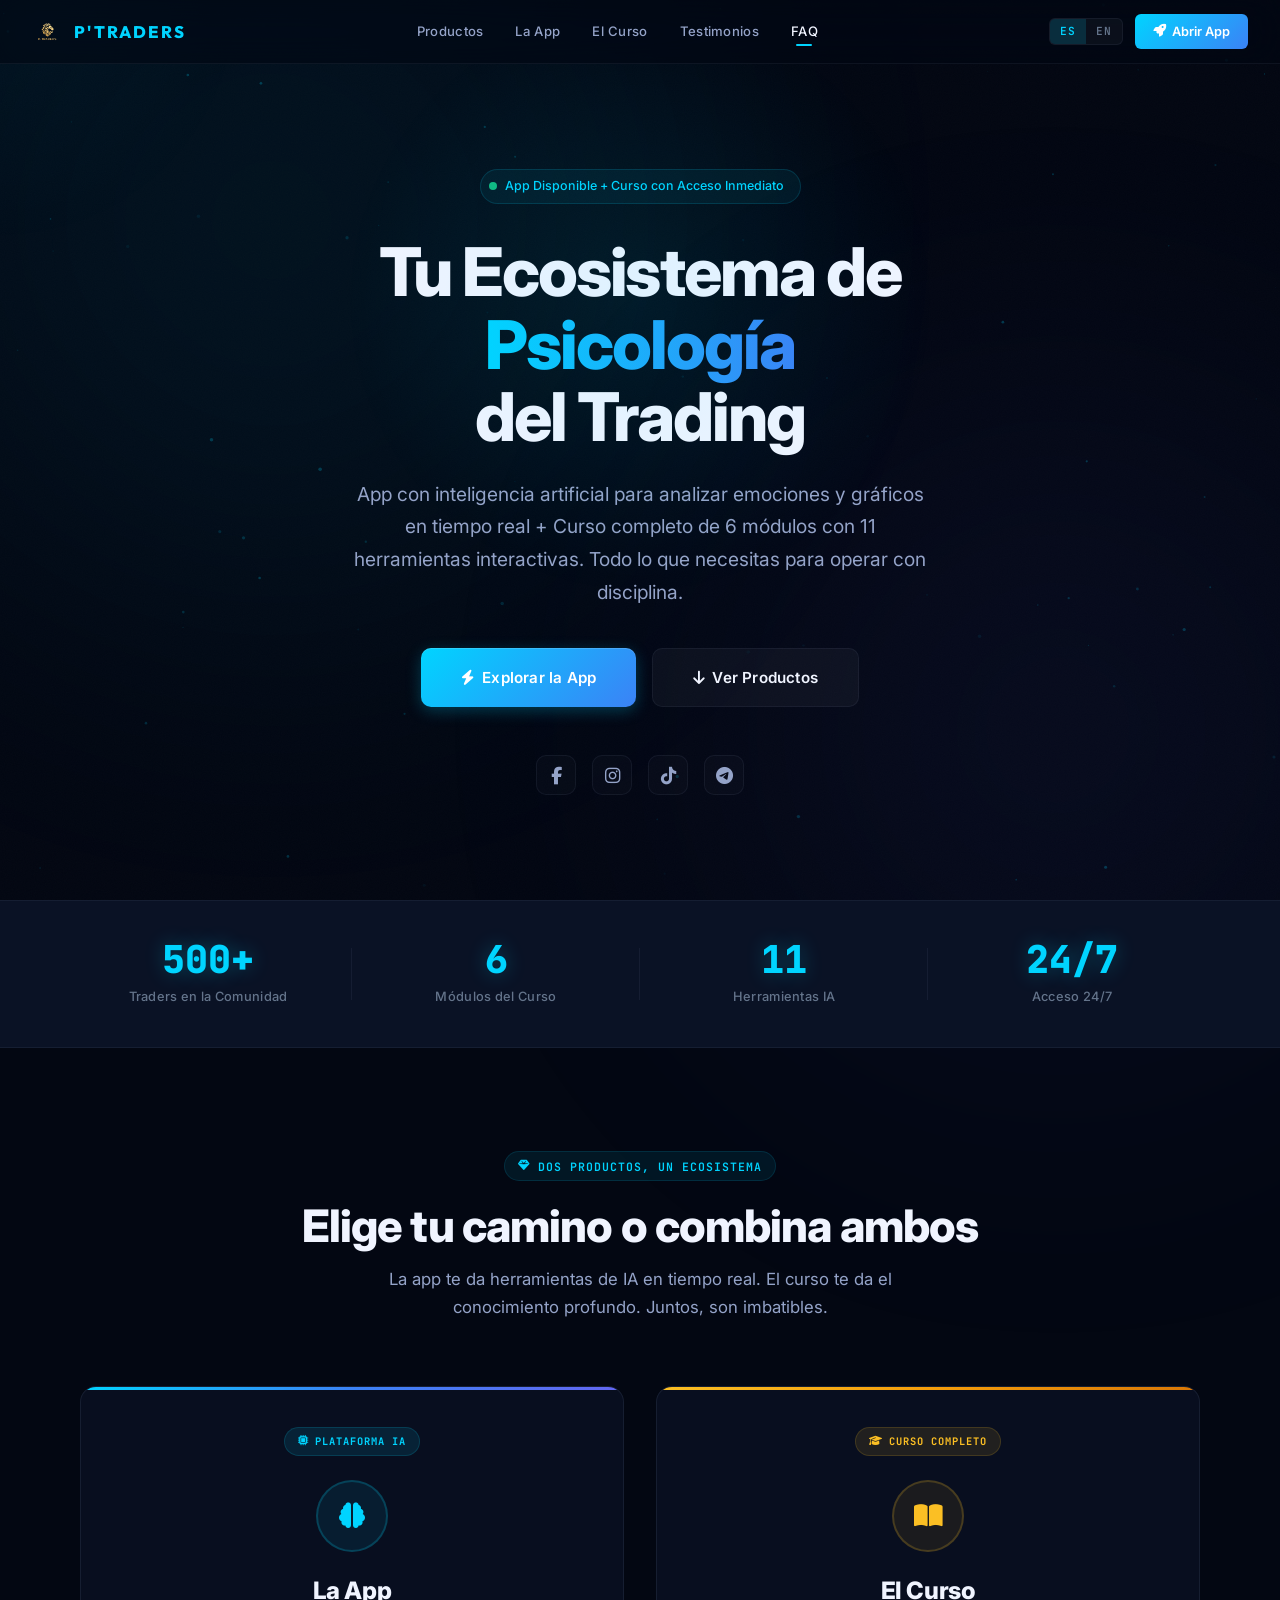
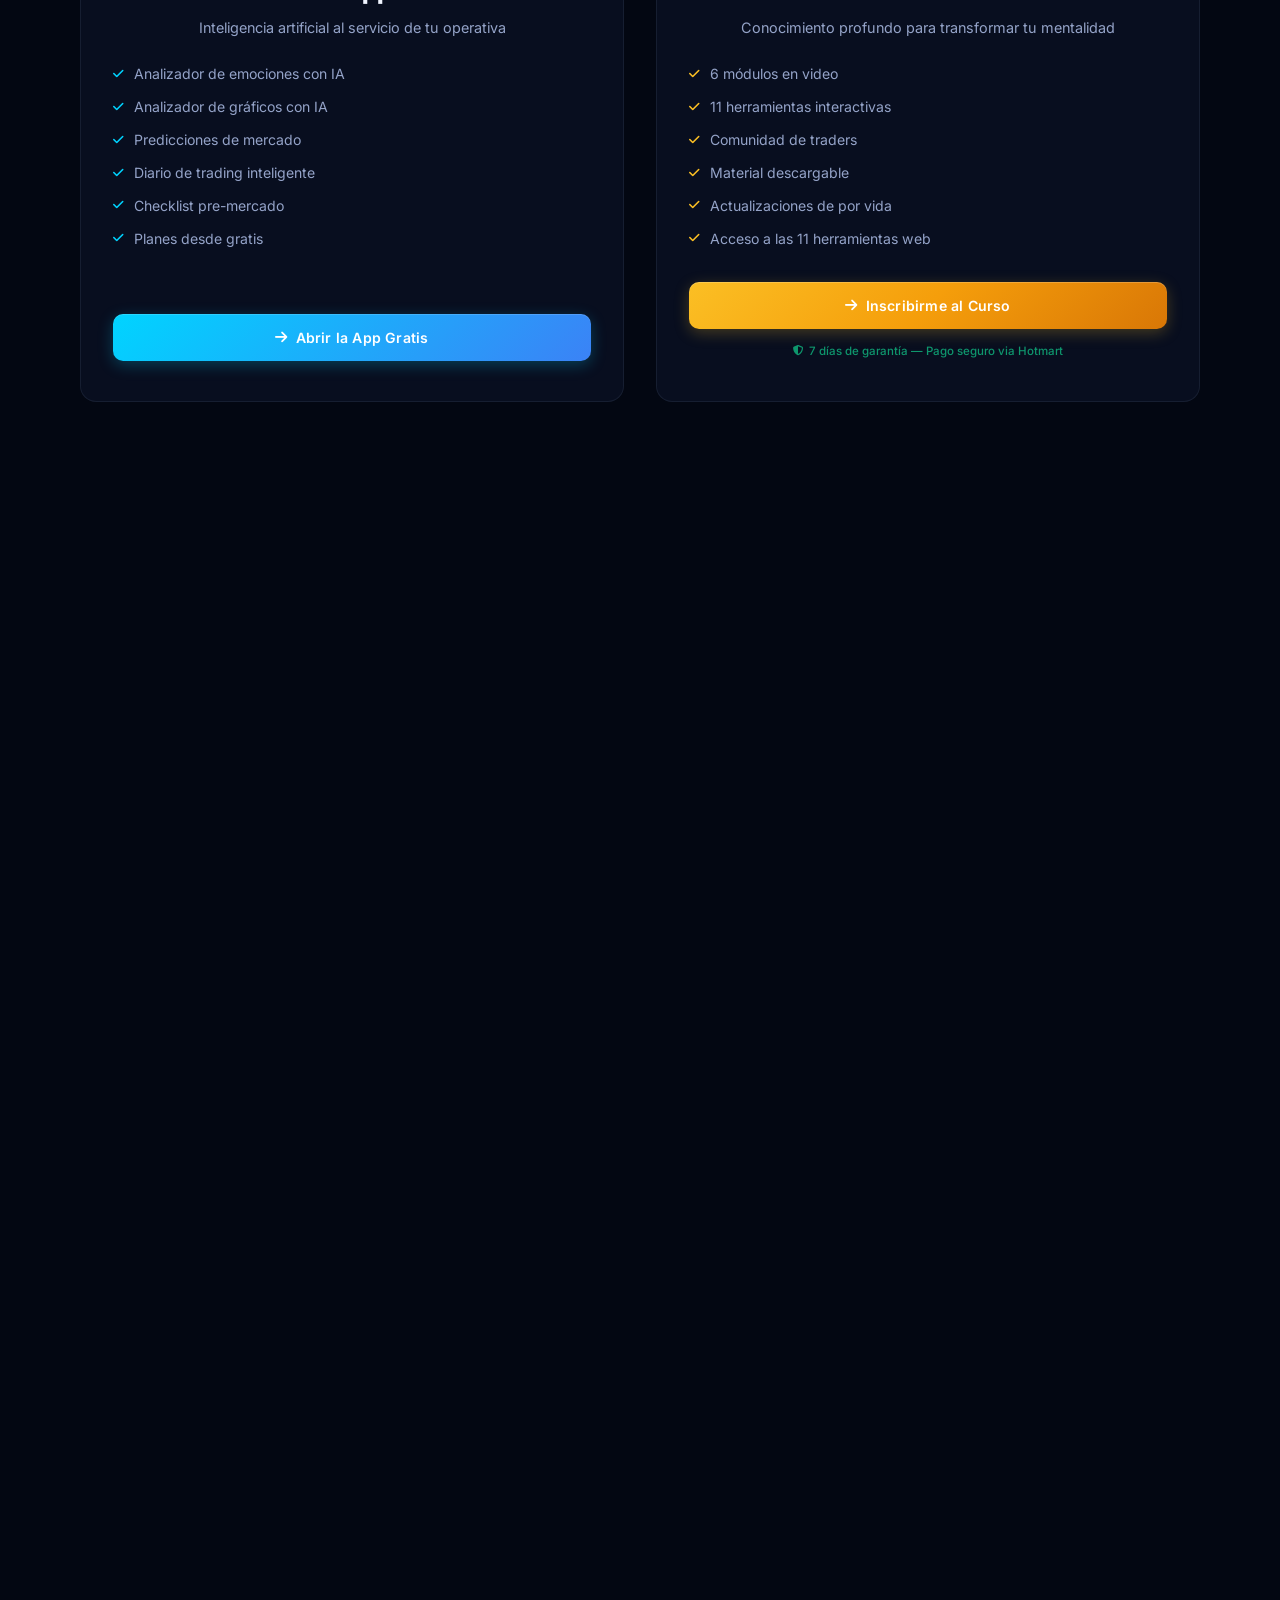
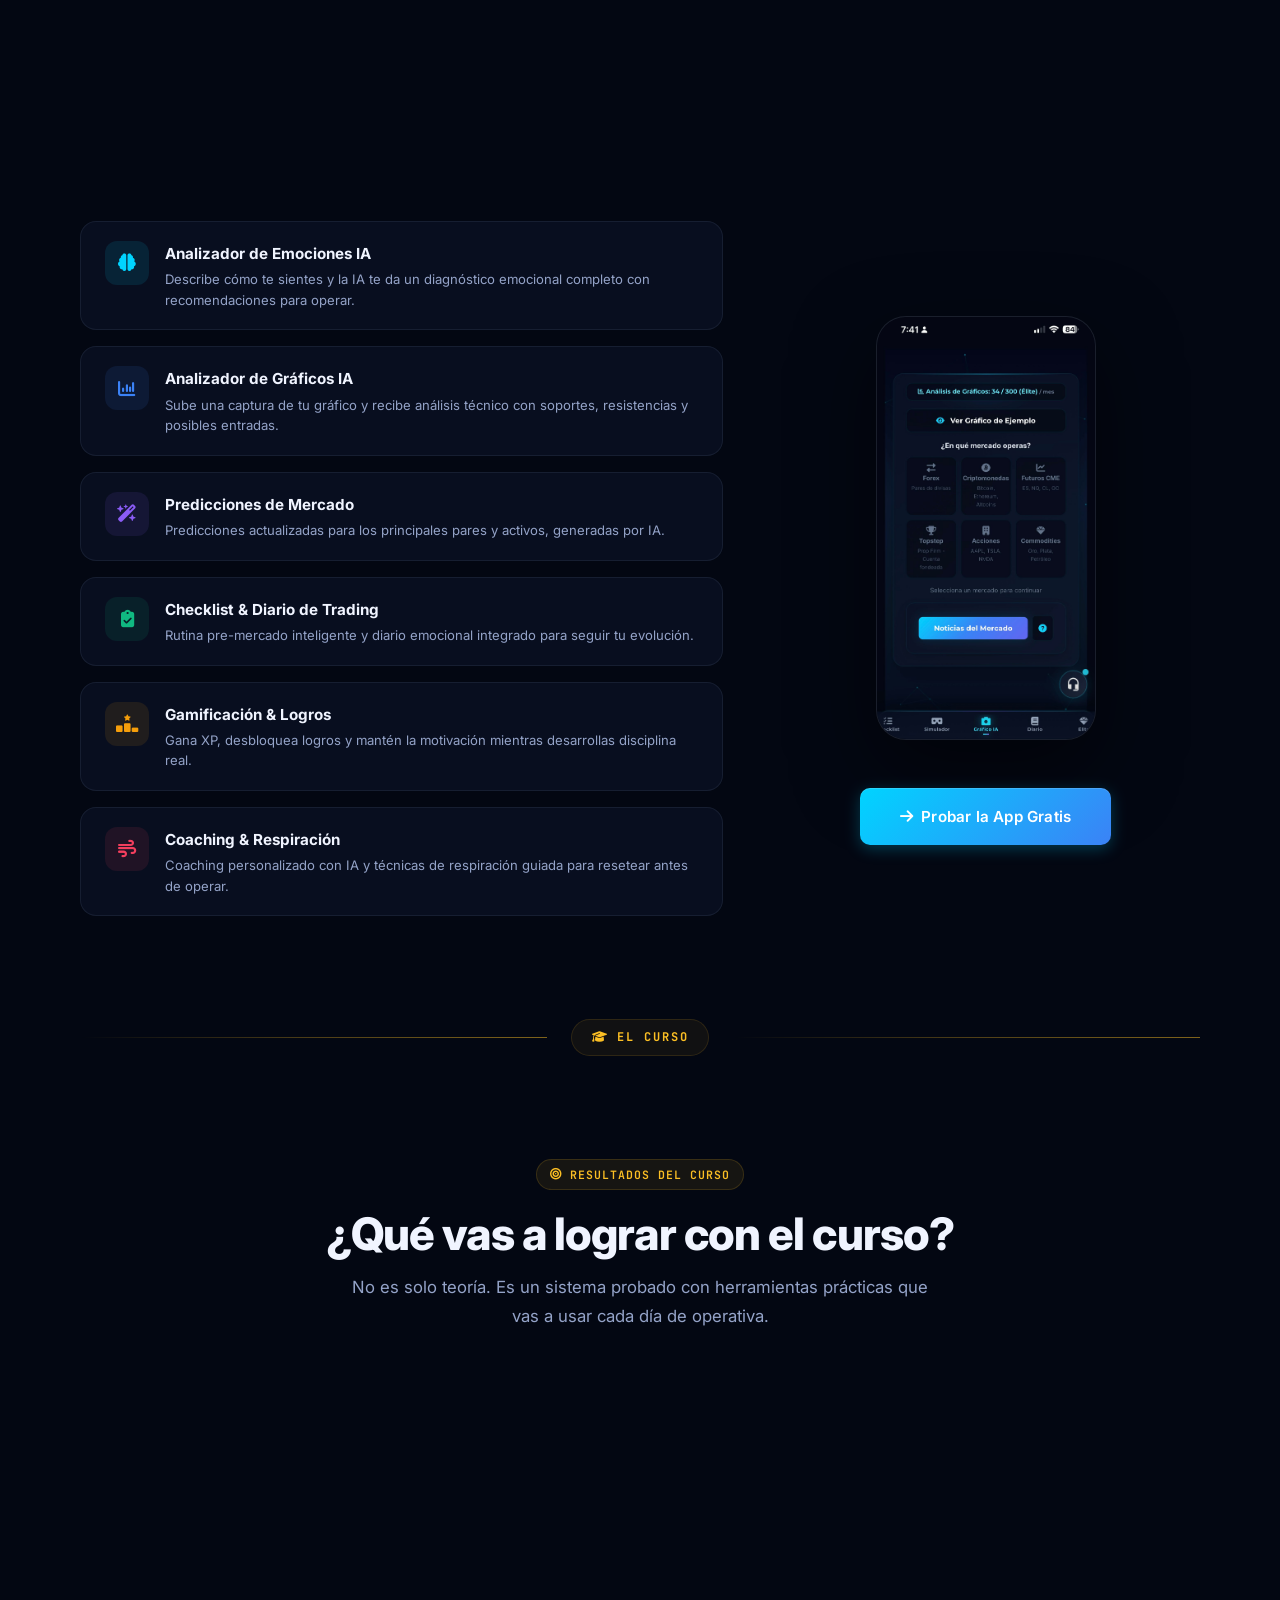
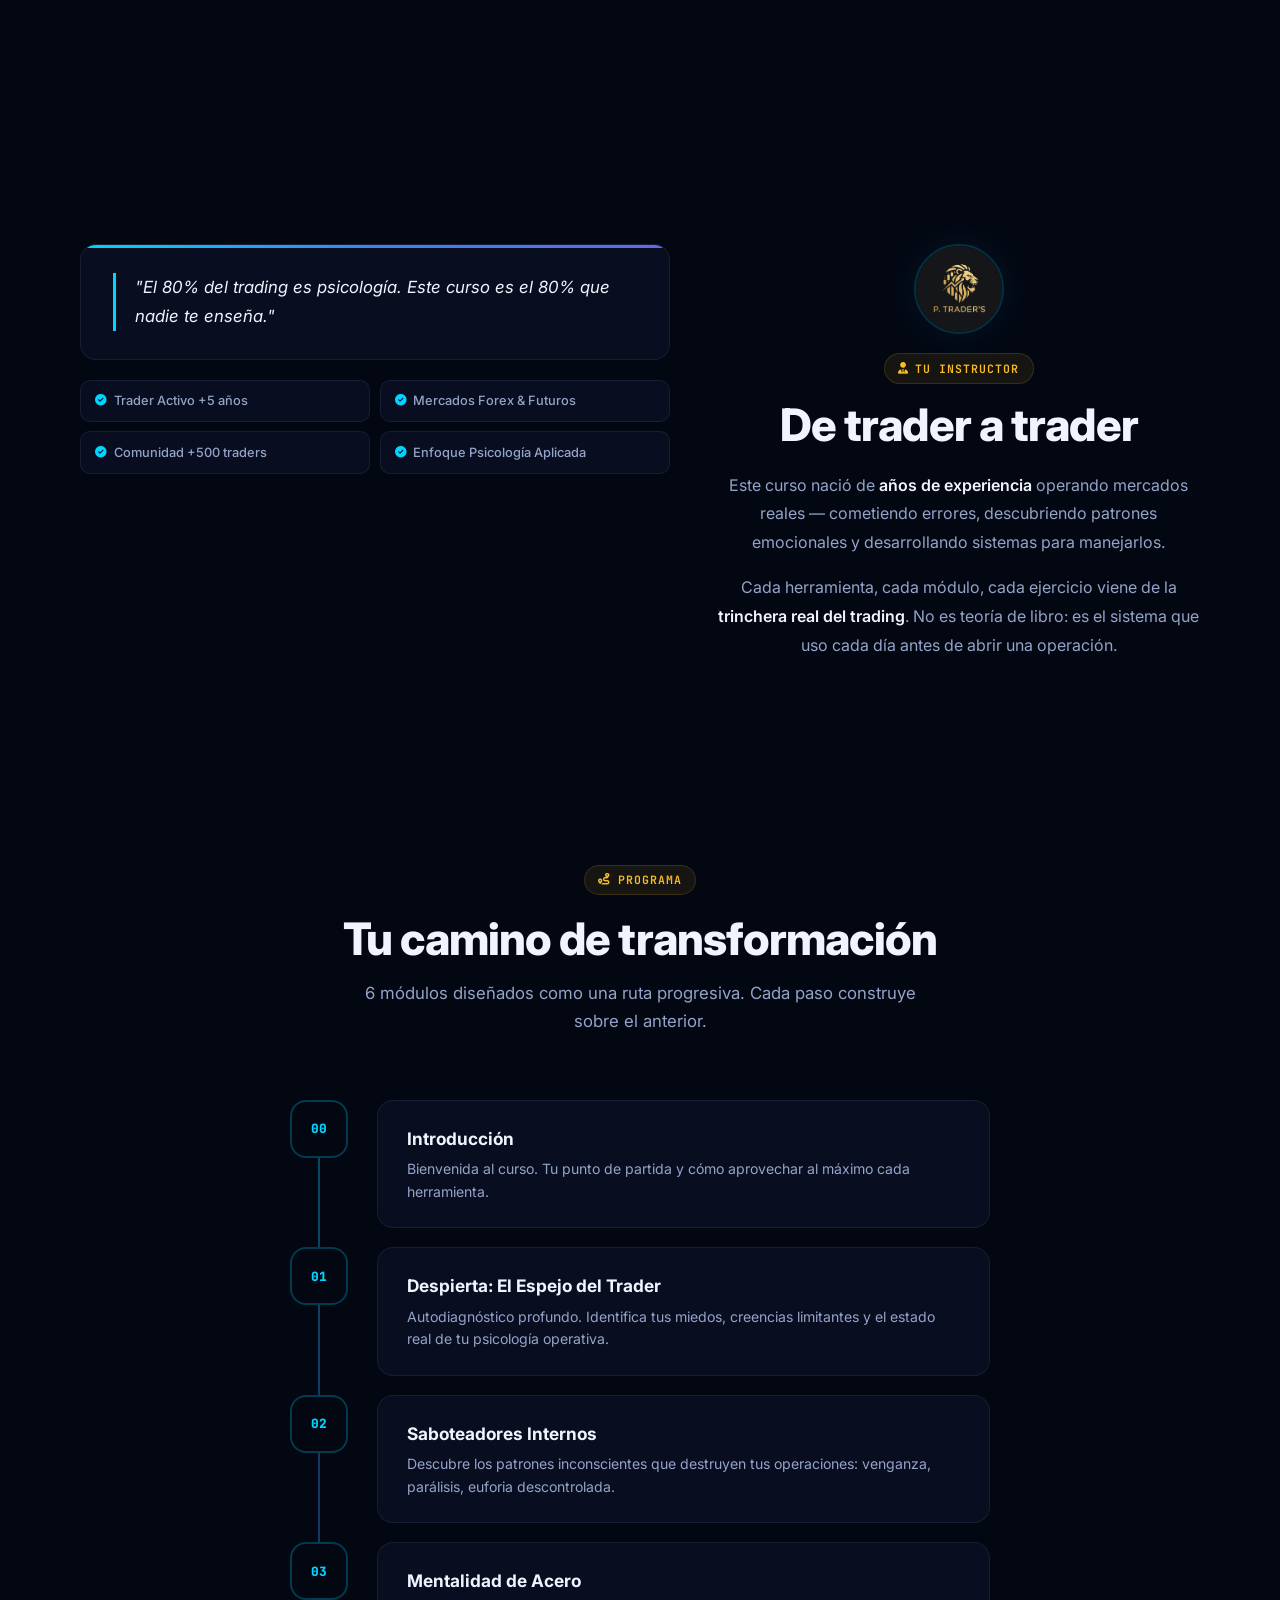
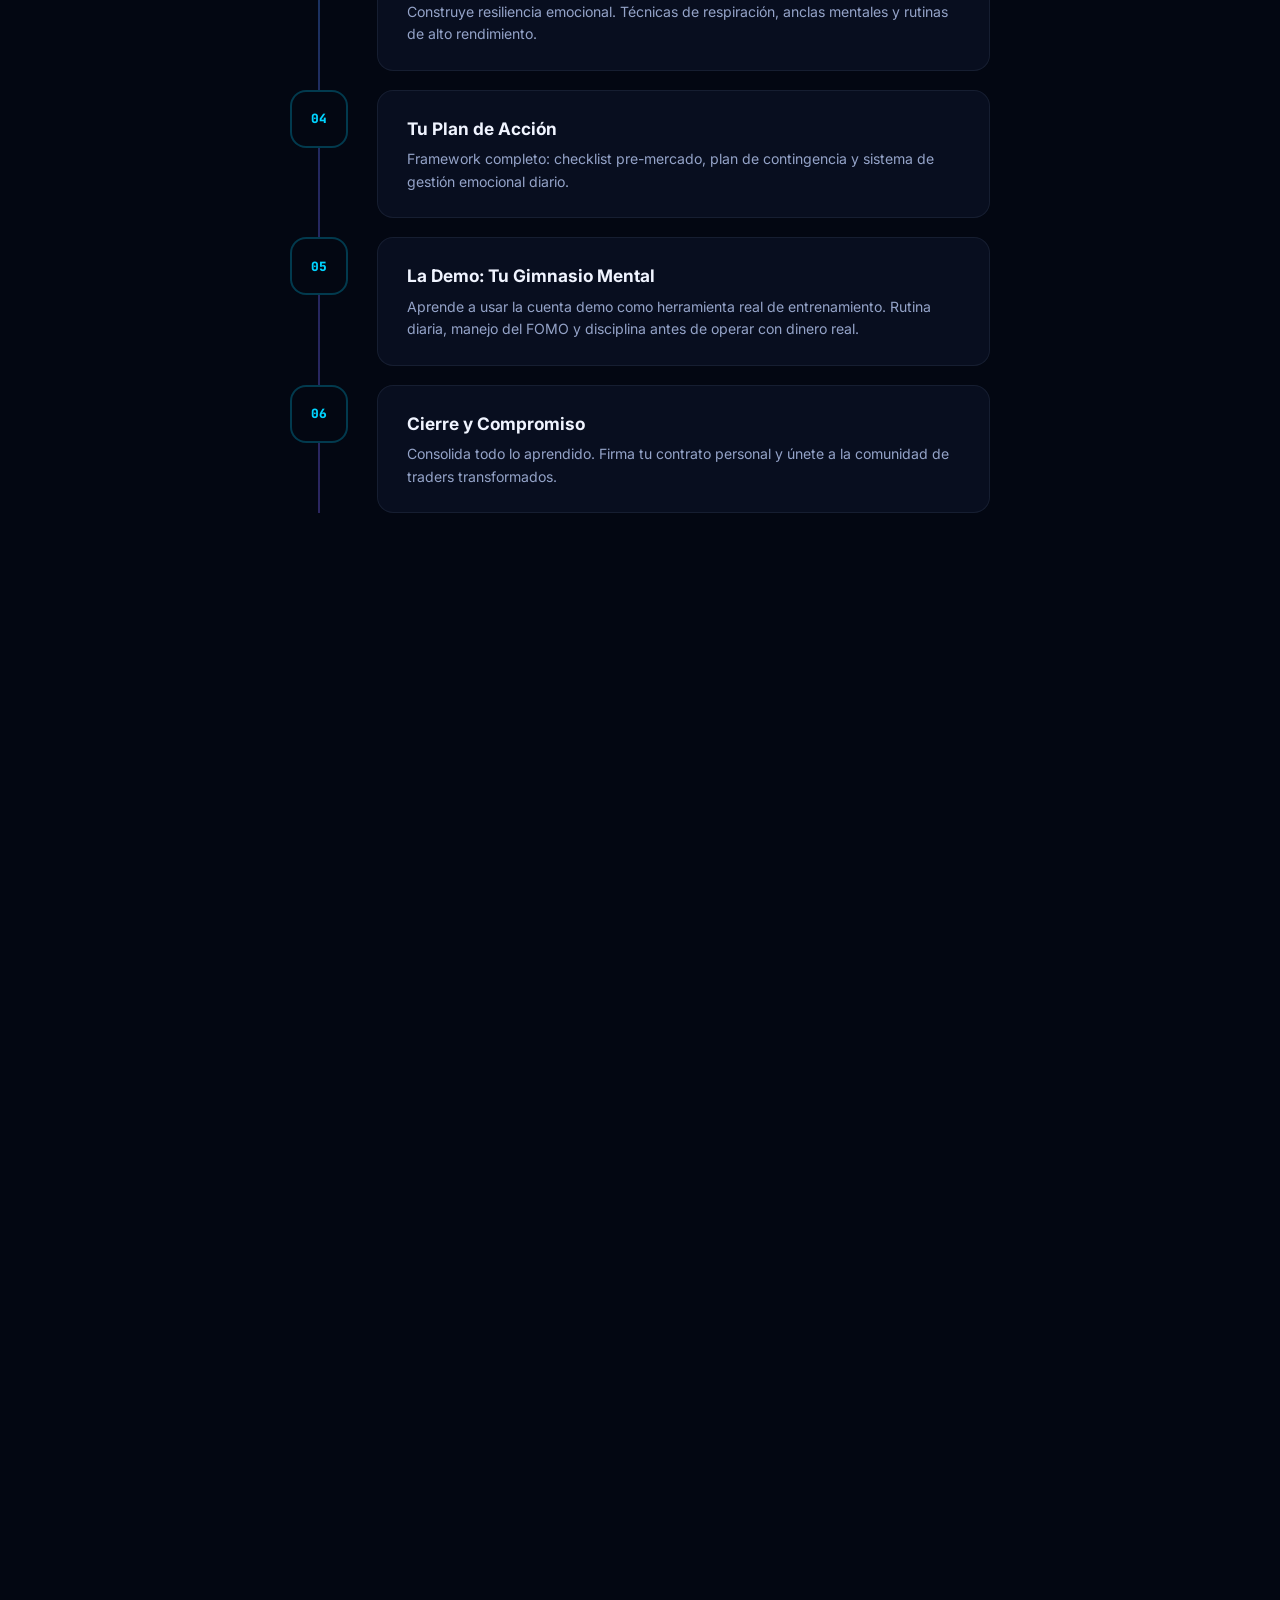
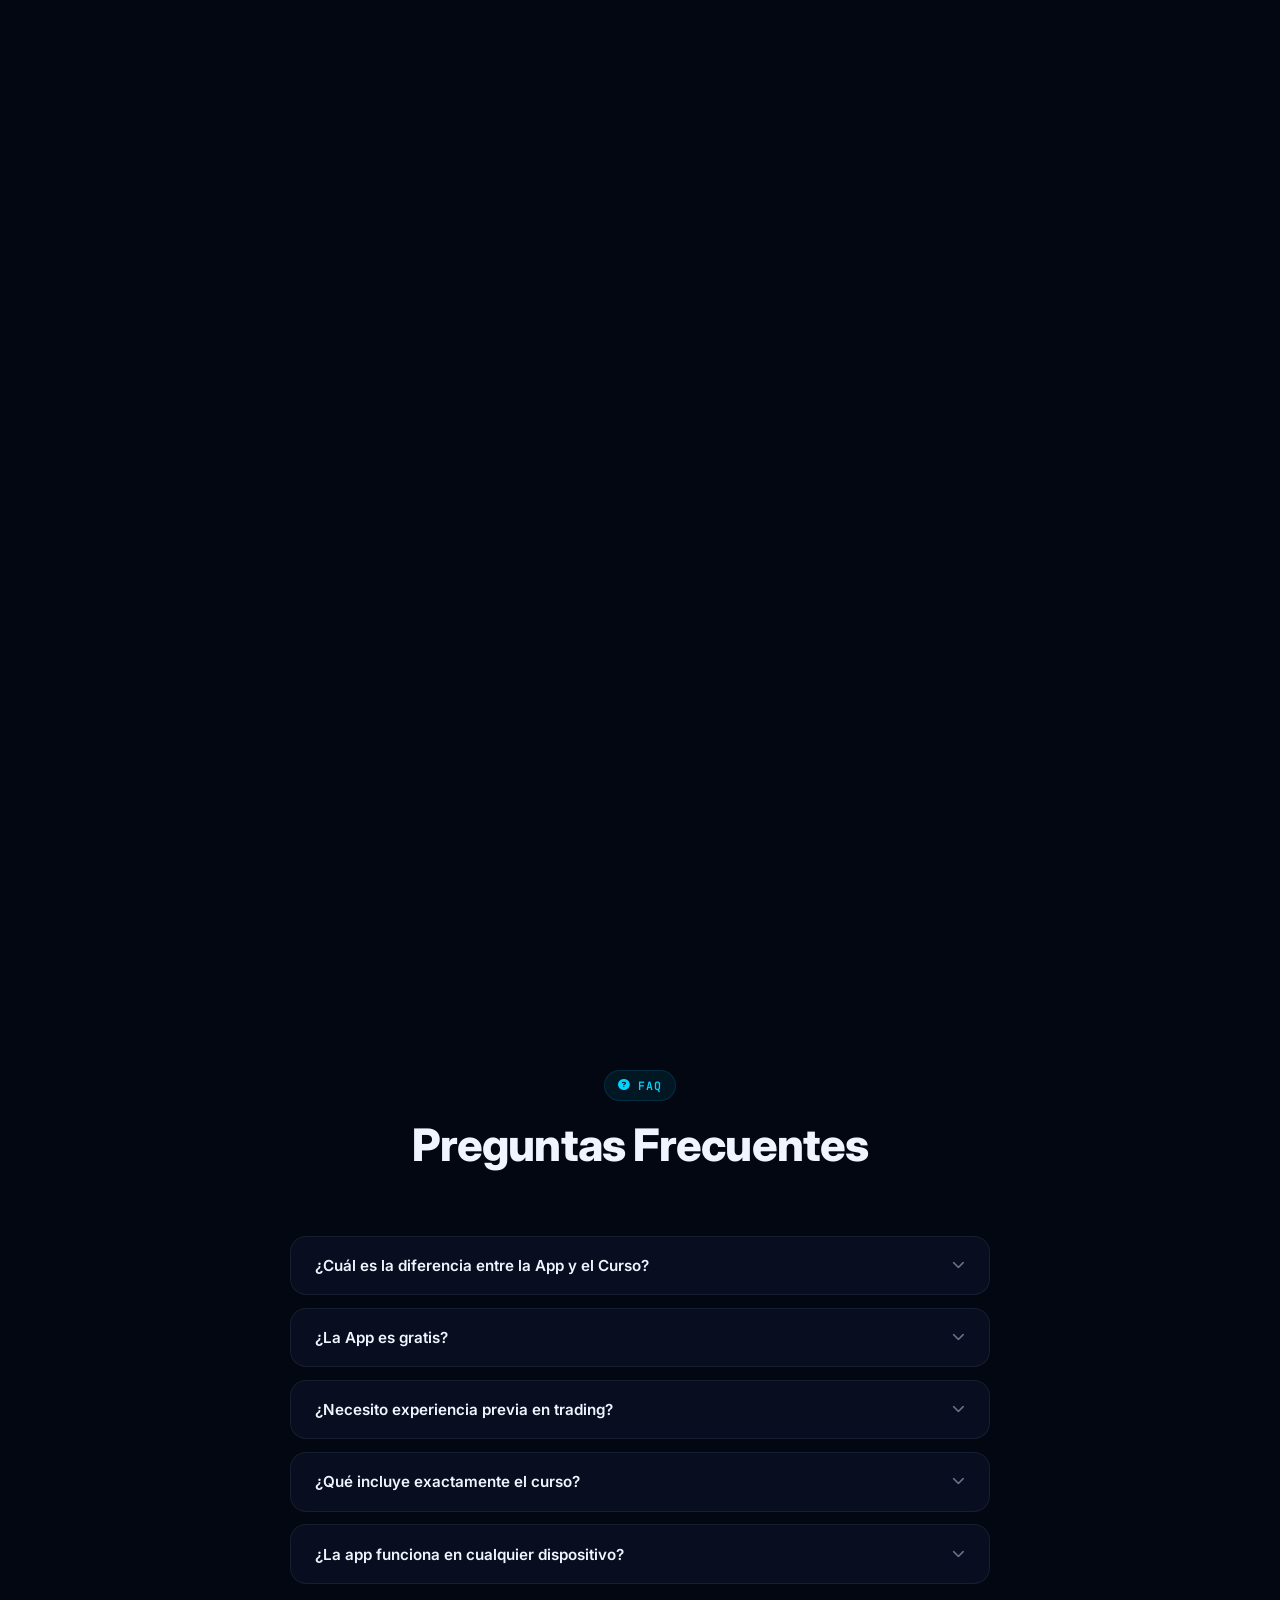
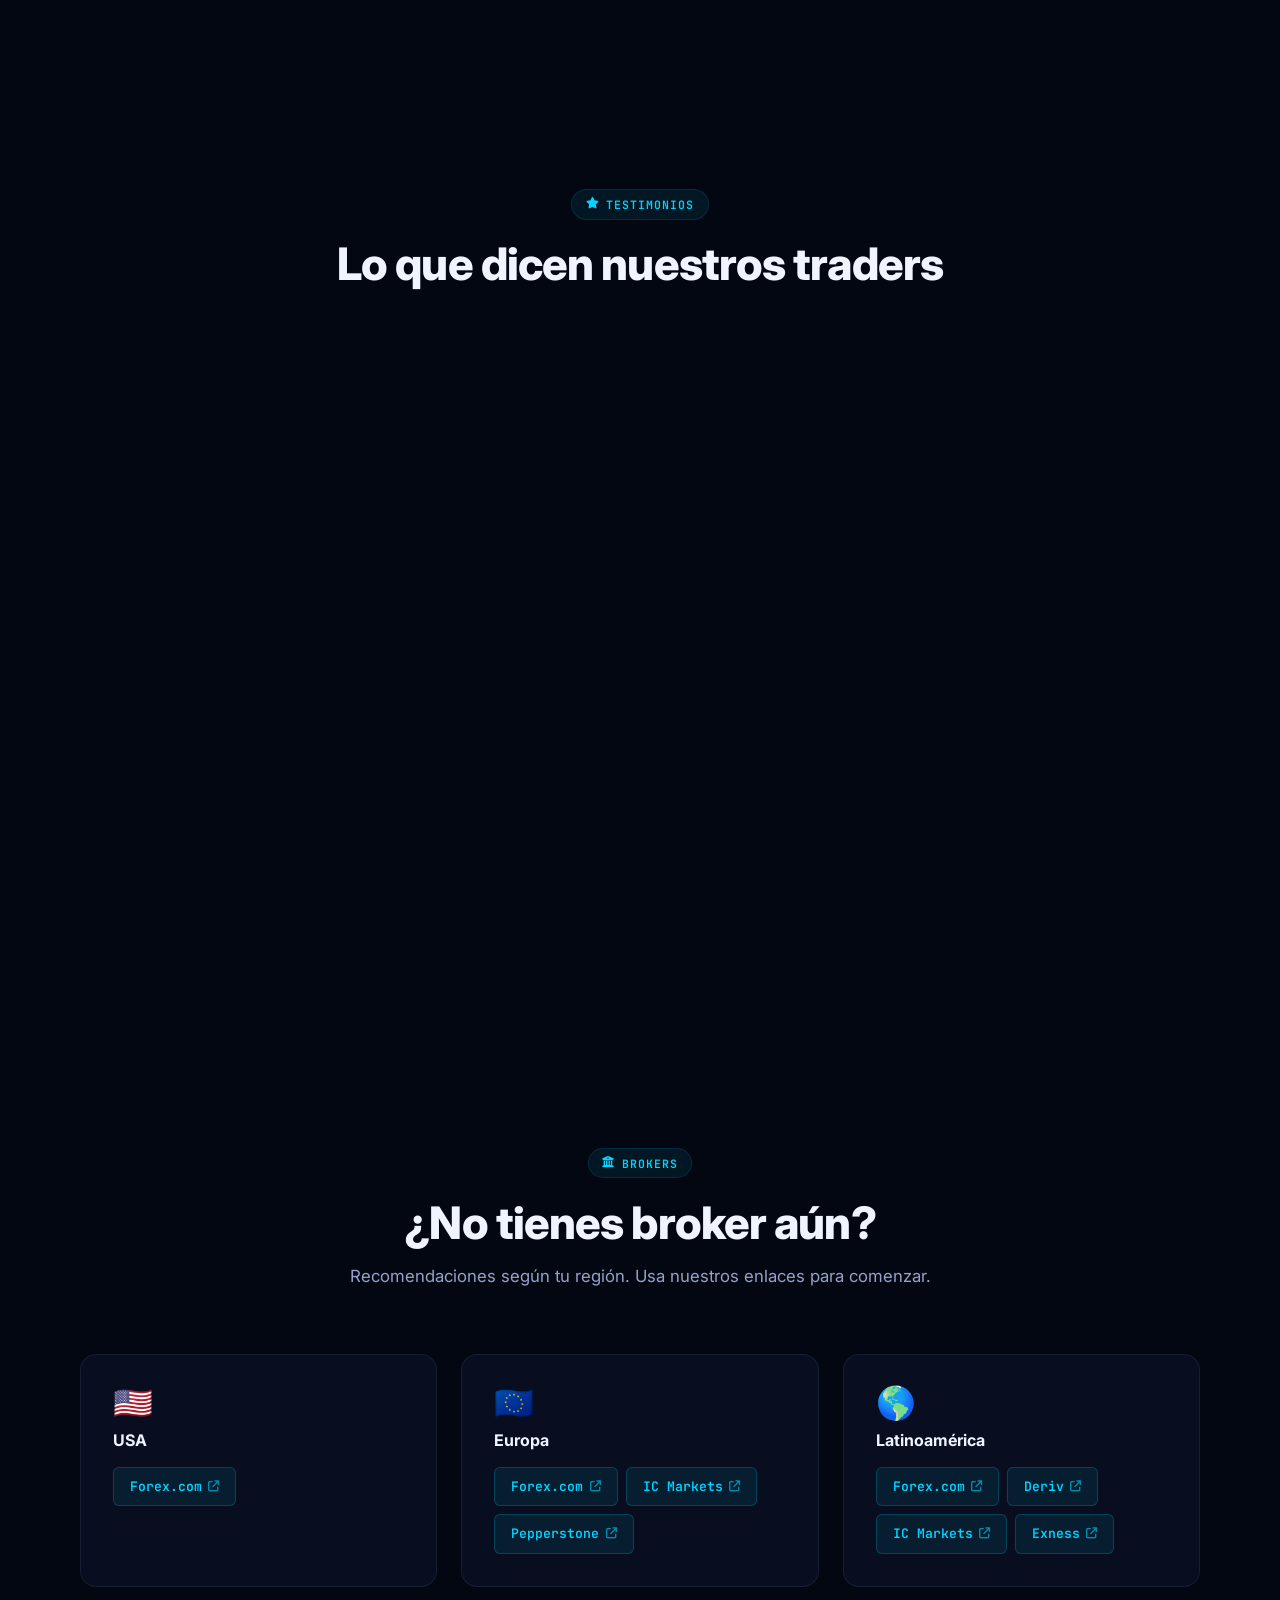
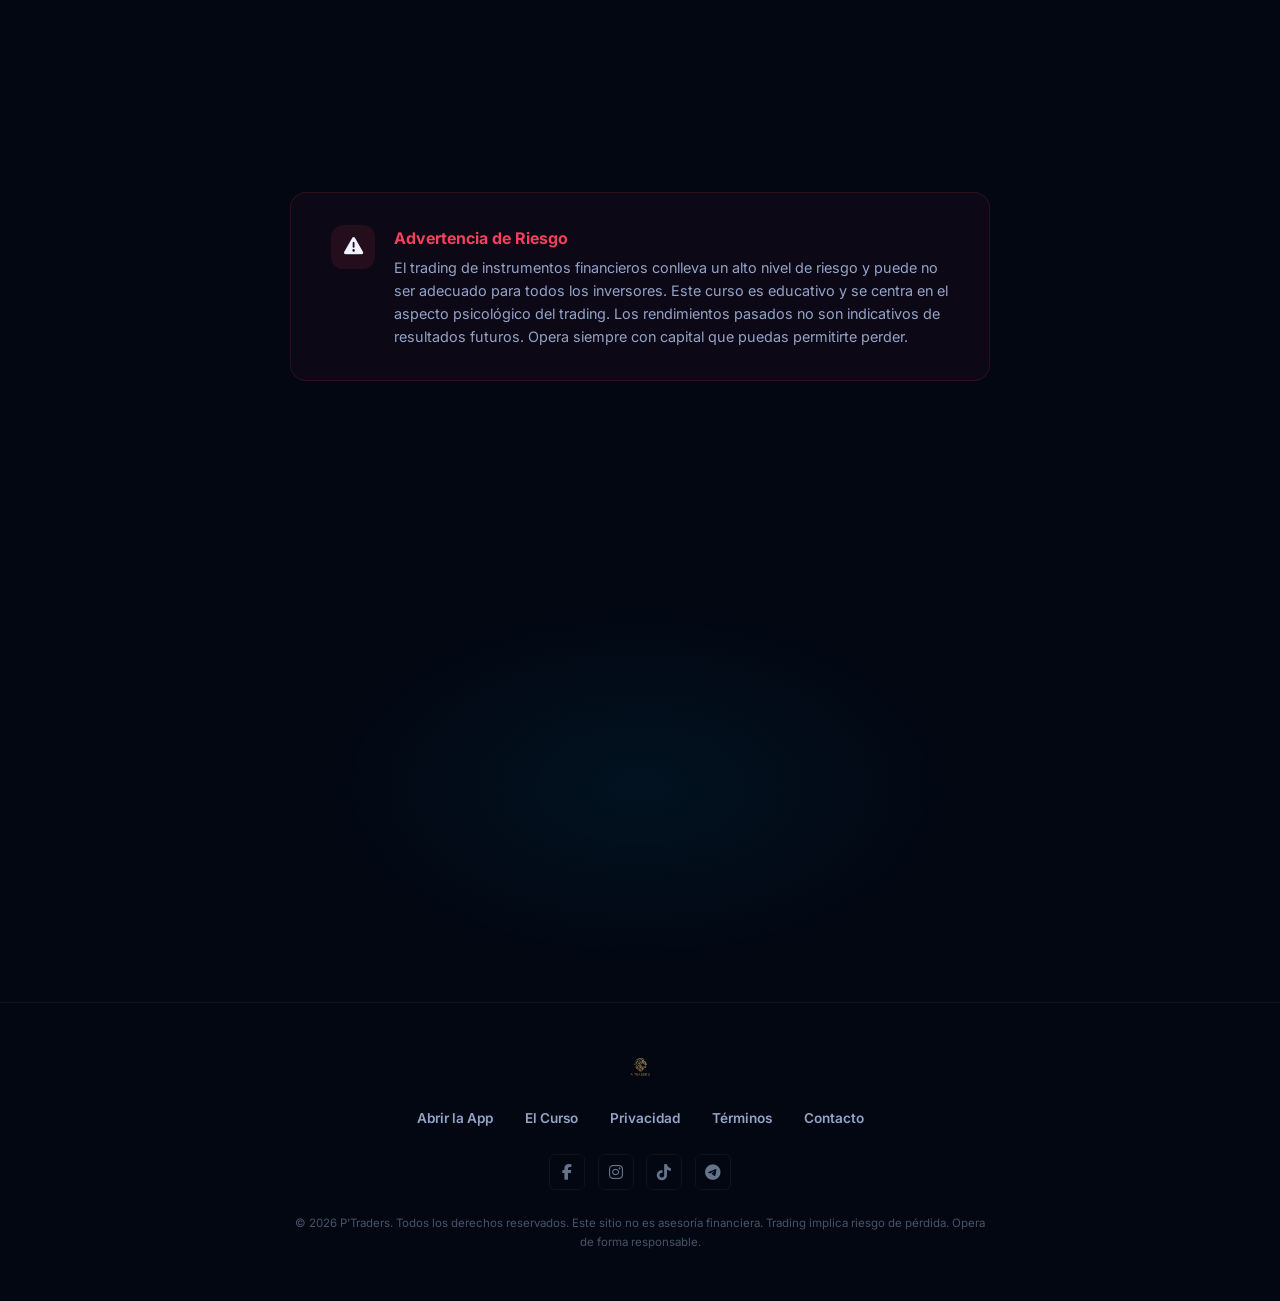
==== commit ecf113f2: "Remove app plans section from landing page" ====
--- a/index.html
+++ b/index.html
@@ -507,71 +507,6 @@
     </div>
   </section>
 
-  <!-- ═══ APP PLANS ═══ -->
-  <section class="section" id="app-plans">
-    <div class="container">
-      <div class="section-header reveal">
-        <span class="section-tag section-tag--app"><i class="fa-solid fa-layer-group"></i> <span data-i18n="plans_tag">PLANES DE LA APP</span></span>
-        <h2 class="section-title" data-i18n="plans_title">Elige tu plan</h2>
-        <p class="section-desc" data-i18n="plans_desc">Empieza gratis y sube de nivel cuando quieras. Sin compromisos.</p>
-      </div>
-      <div class="plans-grid stagger-children reveal">
-        <!-- BEGINNER -->
-        <div class="plan-card">
-          <div class="plan-header">
-            <span class="plan-name" data-i18n="plan_beginner_name">Beginner</span>
-            <div class="plan-price"><span class="plan-amount" data-i18n="plan_beginner_price">Gratis</span></div>
-          </div>
-          <ul class="plan-features">
-            <li><i class="fa-solid fa-check"></i> <span data-i18n="plan_b_f1">3 analisis de emociones / dia</span></li>
-            <li><i class="fa-solid fa-check"></i> <span data-i18n="plan_b_f2">1 analisis de grafico / dia</span></li>
-            <li><i class="fa-solid fa-check"></i> <span data-i18n="plan_b_f3">Diario de trading</span></li>
-            <li><i class="fa-solid fa-check"></i> <span data-i18n="plan_b_f4">Checklist pre-mercado</span></li>
-            <li><i class="fa-solid fa-check"></i> <span data-i18n="plan_b_f5">Simuladores basicos</span></li>
-          </ul>
-          <a href="https://app.paratrades.com/" target="_blank" class="btn btn-outline btn-block">
-            <span data-i18n="plan_beginner_cta">Empezar Gratis</span>
-          </a>
-        </div>
-        <!-- INTERMEDIATE -->
-        <div class="plan-card">
-          <div class="plan-header">
-            <span class="plan-name" data-i18n="plan_inter_name">Intermediate</span>
-            <div class="plan-price"><span class="plan-amount">$9.99</span><span class="plan-period" data-i18n="plan_period">/mes</span></div>
-          </div>
-          <ul class="plan-features">
-            <li><i class="fa-solid fa-check"></i> <span data-i18n="plan_i_f1">10 analisis de emociones / dia</span></li>
-            <li><i class="fa-solid fa-check"></i> <span data-i18n="plan_i_f2">5 analisis de grafico / dia</span></li>
-            <li><i class="fa-solid fa-check"></i> <span data-i18n="plan_i_f3">Noticias del mercado con IA</span></li>
-            <li><i class="fa-solid fa-check"></i> <span data-i18n="plan_i_f4">Todos los simuladores</span></li>
-            <li><i class="fa-solid fa-check"></i> <span data-i18n="plan_i_f5">Historial completo</span></li>
-          </ul>
-          <a href="https://app.paratrades.com/" target="_blank" class="btn btn-primary btn-block">
-            <span data-i18n="plan_inter_cta">Comenzar</span>
-          </a>
-        </div>
-        <!-- ELITE -->
-        <div class="plan-card plan-card--featured">
-          <div class="plan-badge" data-i18n="plan_elite_badge">MAS POPULAR</div>
-          <div class="plan-header">
-            <span class="plan-name" data-i18n="plan_elite_name">Elite</span>
-            <div class="plan-price"><span class="plan-amount">$19.99</span><span class="plan-period" data-i18n="plan_period">/mes</span></div>
-          </div>
-          <ul class="plan-features">
-            <li><i class="fa-solid fa-check"></i> <span data-i18n="plan_e_f1">Analisis ilimitados</span></li>
-            <li><i class="fa-solid fa-check"></i> <span data-i18n="plan_e_f2">Multi-Timeframe (3 temporalidades)</span></li>
-            <li><i class="fa-solid fa-check"></i> <span data-i18n="plan_e_f3">Coaching IA personalizado</span></li>
-            <li><i class="fa-solid fa-check"></i> <span data-i18n="plan_e_f4">Biblioteca de recursos Elite</span></li>
-            <li><i class="fa-solid fa-check"></i> <span data-i18n="plan_e_f5">Soporte prioritario</span></li>
-          </ul>
-          <a href="https://app.paratrades.com/" target="_blank" class="btn btn-primary btn-block">
-            <span data-i18n="plan_elite_cta">Ser Elite</span>
-          </a>
-        </div>
-      </div>
-    </div>
-  </section>
-
   <!-- ═══ COURSE DIVIDER ═══ -->
   <div class="section-divider reveal">
     <div class="divider-line"></div>
--- a/css/style.css
+++ b/css/style.css
@@ -808,45 +808,6 @@
 }
 .about-avatar-img { width: 100%; height: 100%; object-fit: cover; }
 
-/* ── Plans Grid ────────────────────────────────────────── */
-.plans-grid {
-  display: grid; grid-template-columns: repeat(3, 1fr); gap: 1.5rem;
-  max-width: 900px; margin: 0 auto;
-}
-.plan-card {
-  background: var(--glass); border: 1px solid var(--glass-border);
-  border-radius: var(--radius); padding: 2rem 1.5rem;
-  display: flex; flex-direction: column; position: relative;
-  transition: border-color var(--duration) var(--ease-out), transform var(--duration) var(--ease-out);
-}
-.plan-card:hover { border-color: var(--border-hover); transform: translateY(-4px); }
-.plan-card--featured {
-  border-color: rgba(var(--accent-rgb), 0.3);
-  background: linear-gradient(135deg, rgba(var(--accent-rgb), 0.04), rgba(99, 102, 241, 0.03));
-}
-.plan-badge {
-  position: absolute; top: -10px; left: 50%; transform: translateX(-50%);
-  background: var(--grad-accent); color: #fff; font-size: 0.6rem; font-weight: 700;
-  letter-spacing: 1px; padding: 0.25rem 0.75rem; border-radius: var(--radius-full);
-  white-space: nowrap;
-}
-.plan-header { text-align: center; margin-bottom: 1.5rem; padding-bottom: 1.2rem; border-bottom: 1px solid var(--border); }
-.plan-name { font-size: 1.1rem; font-weight: 700; color: var(--text); display: block; margin-bottom: 0.5rem; }
-.plan-price { display: flex; align-items: baseline; justify-content: center; gap: 0.2rem; }
-.plan-amount { font-size: 2rem; font-weight: 800; color: var(--text); }
-.plan-period { font-size: 0.85rem; color: var(--muted); }
-.plan-features { list-style: none; display: flex; flex-direction: column; gap: 0.6rem; margin-bottom: 1.5rem; flex: 1; }
-.plan-features li { display: flex; align-items: center; gap: 0.5rem; font-size: 0.85rem; color: var(--text-secondary); }
-.plan-features li i { color: var(--accent); font-size: 0.7rem; flex-shrink: 0; }
-.btn-outline {
-  background: transparent; border: 1px solid var(--border); color: var(--text);
-  transition: border-color var(--duration) var(--ease-out), background var(--duration) var(--ease-out);
-}
-.btn-outline:hover { border-color: var(--border-hover); background: rgba(255,255,255,0.04); }
-@media (max-width: 768px) {
-  .plans-grid { grid-template-columns: 1fr; max-width: 380px; }
-}
-
 /* ── FAQ ───────────────────────────────────────────────── */
 .faq-list { max-width: 700px; margin: 0 auto; display: flex; flex-direction: column; gap: 0.8rem; }
 .faq-item { background: var(--glass); border: 1px solid var(--glass-border); border-radius: var(--radius); overflow: hidden; transition: border-color var(--duration); }
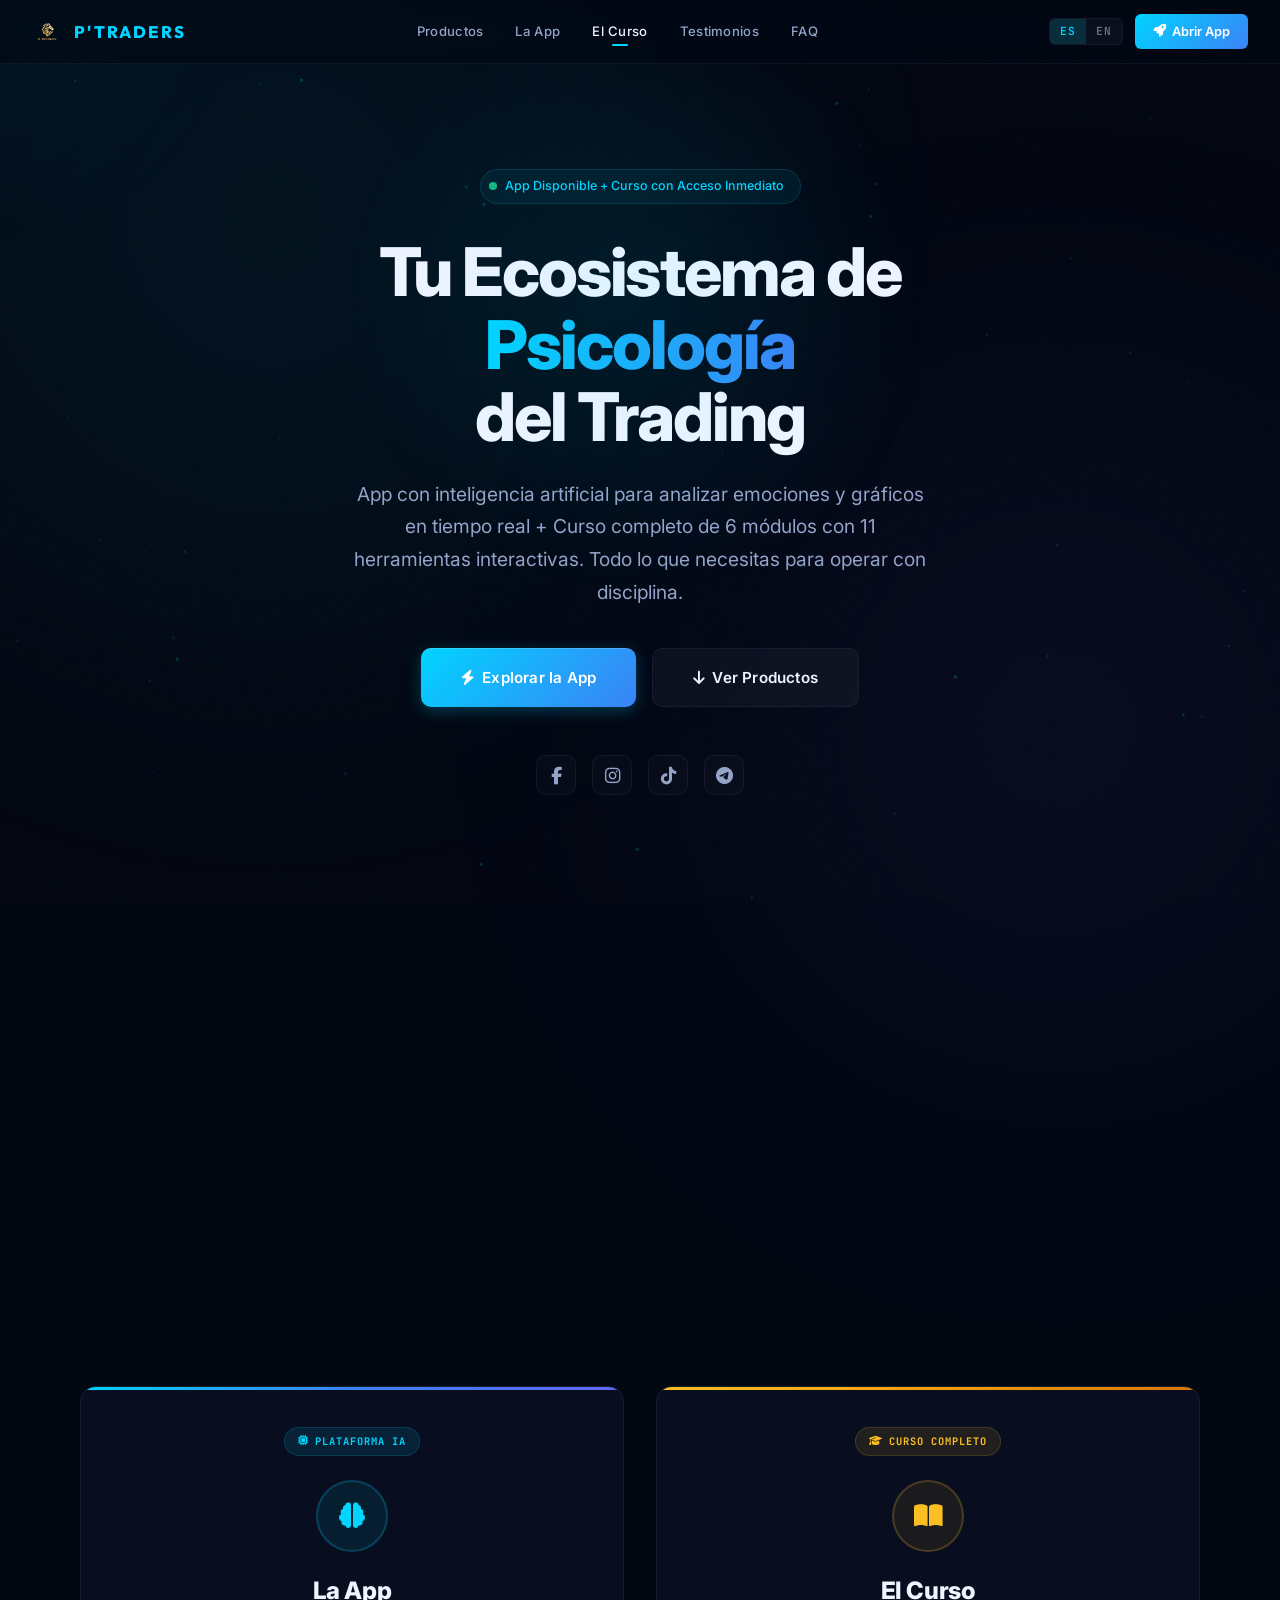
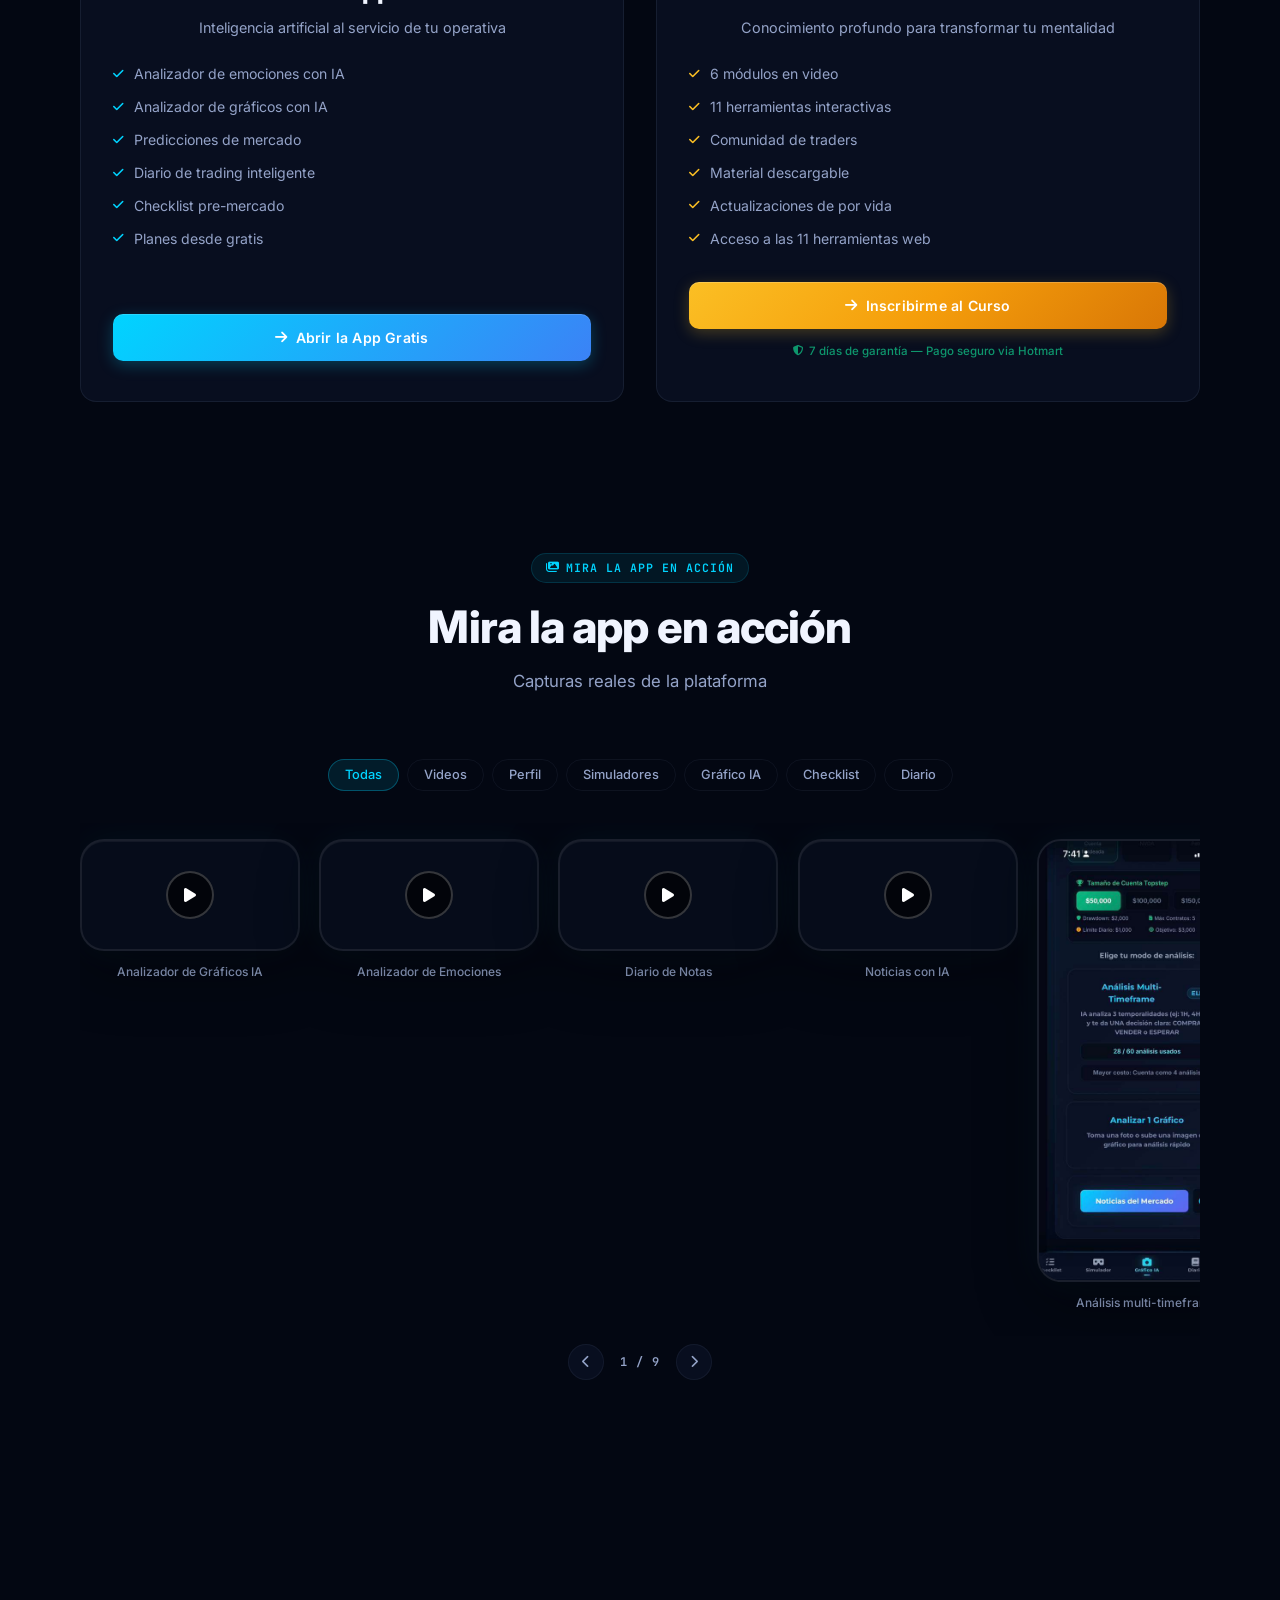
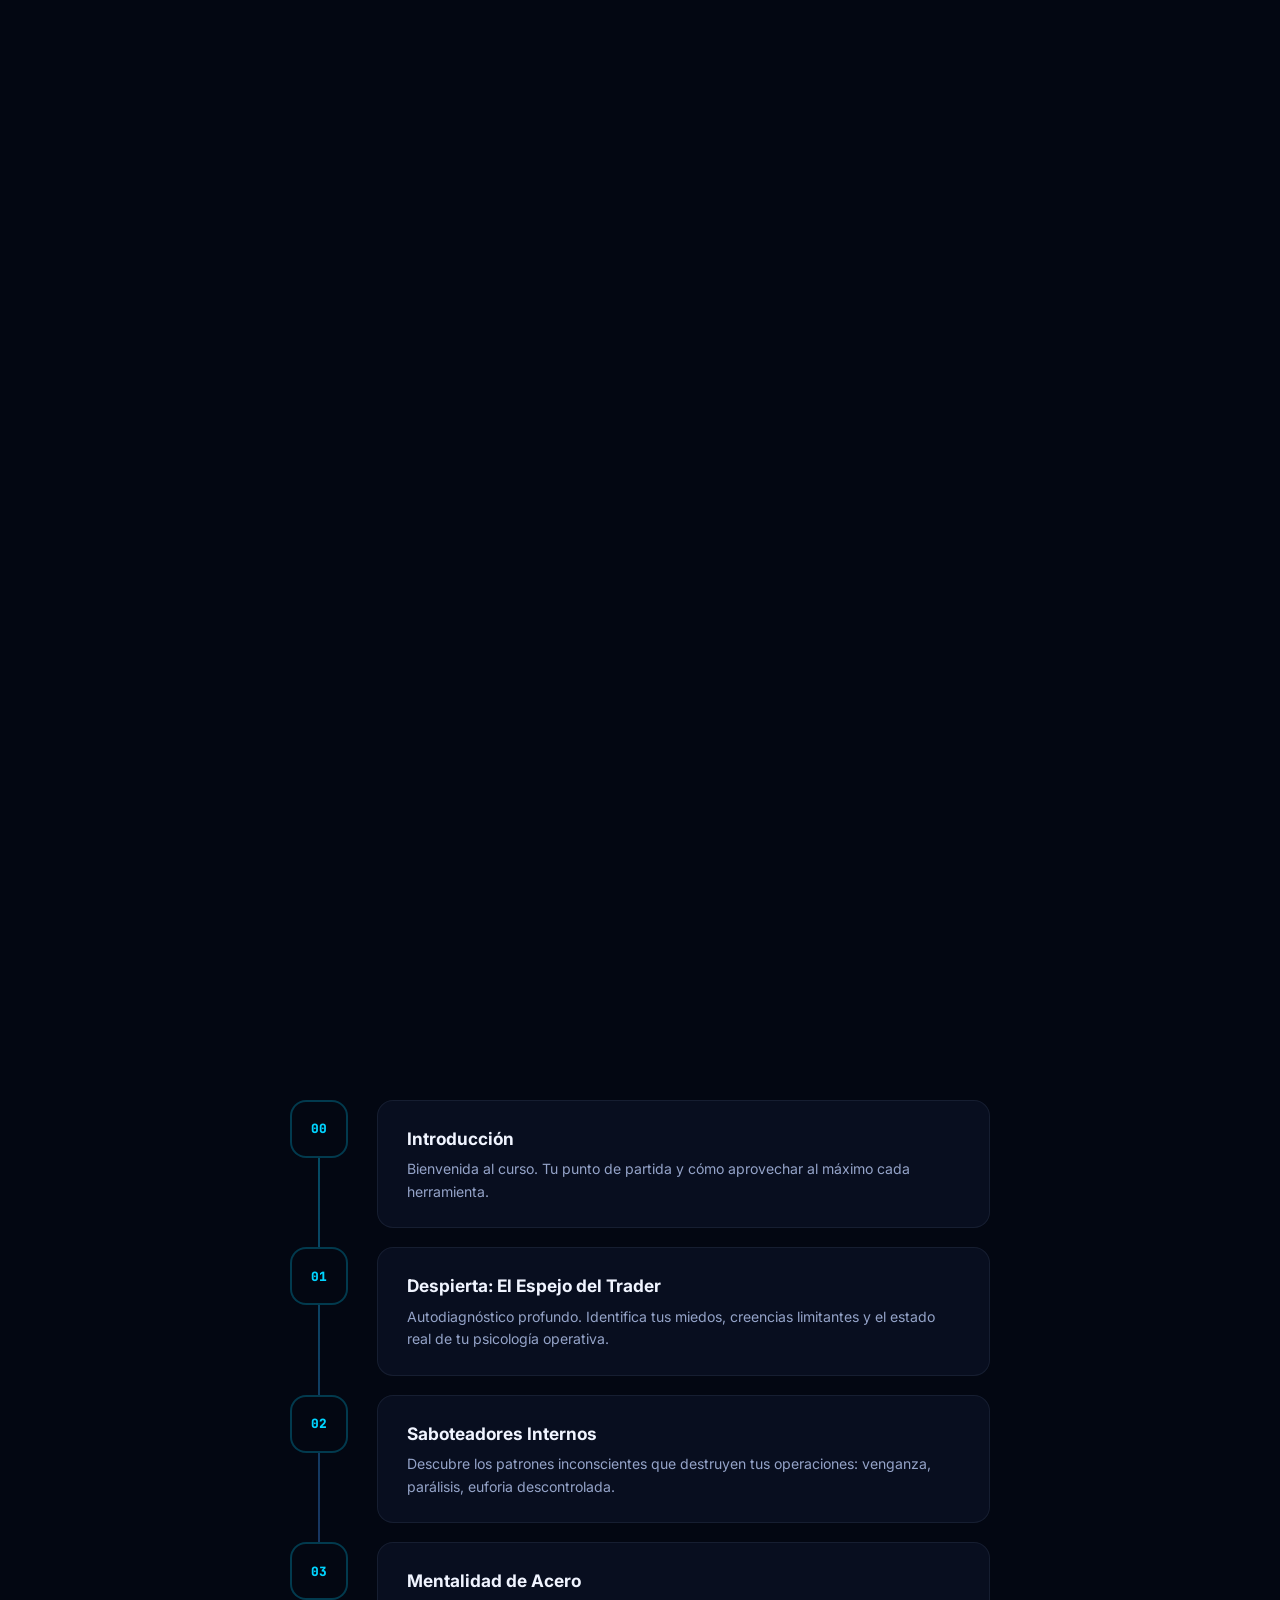
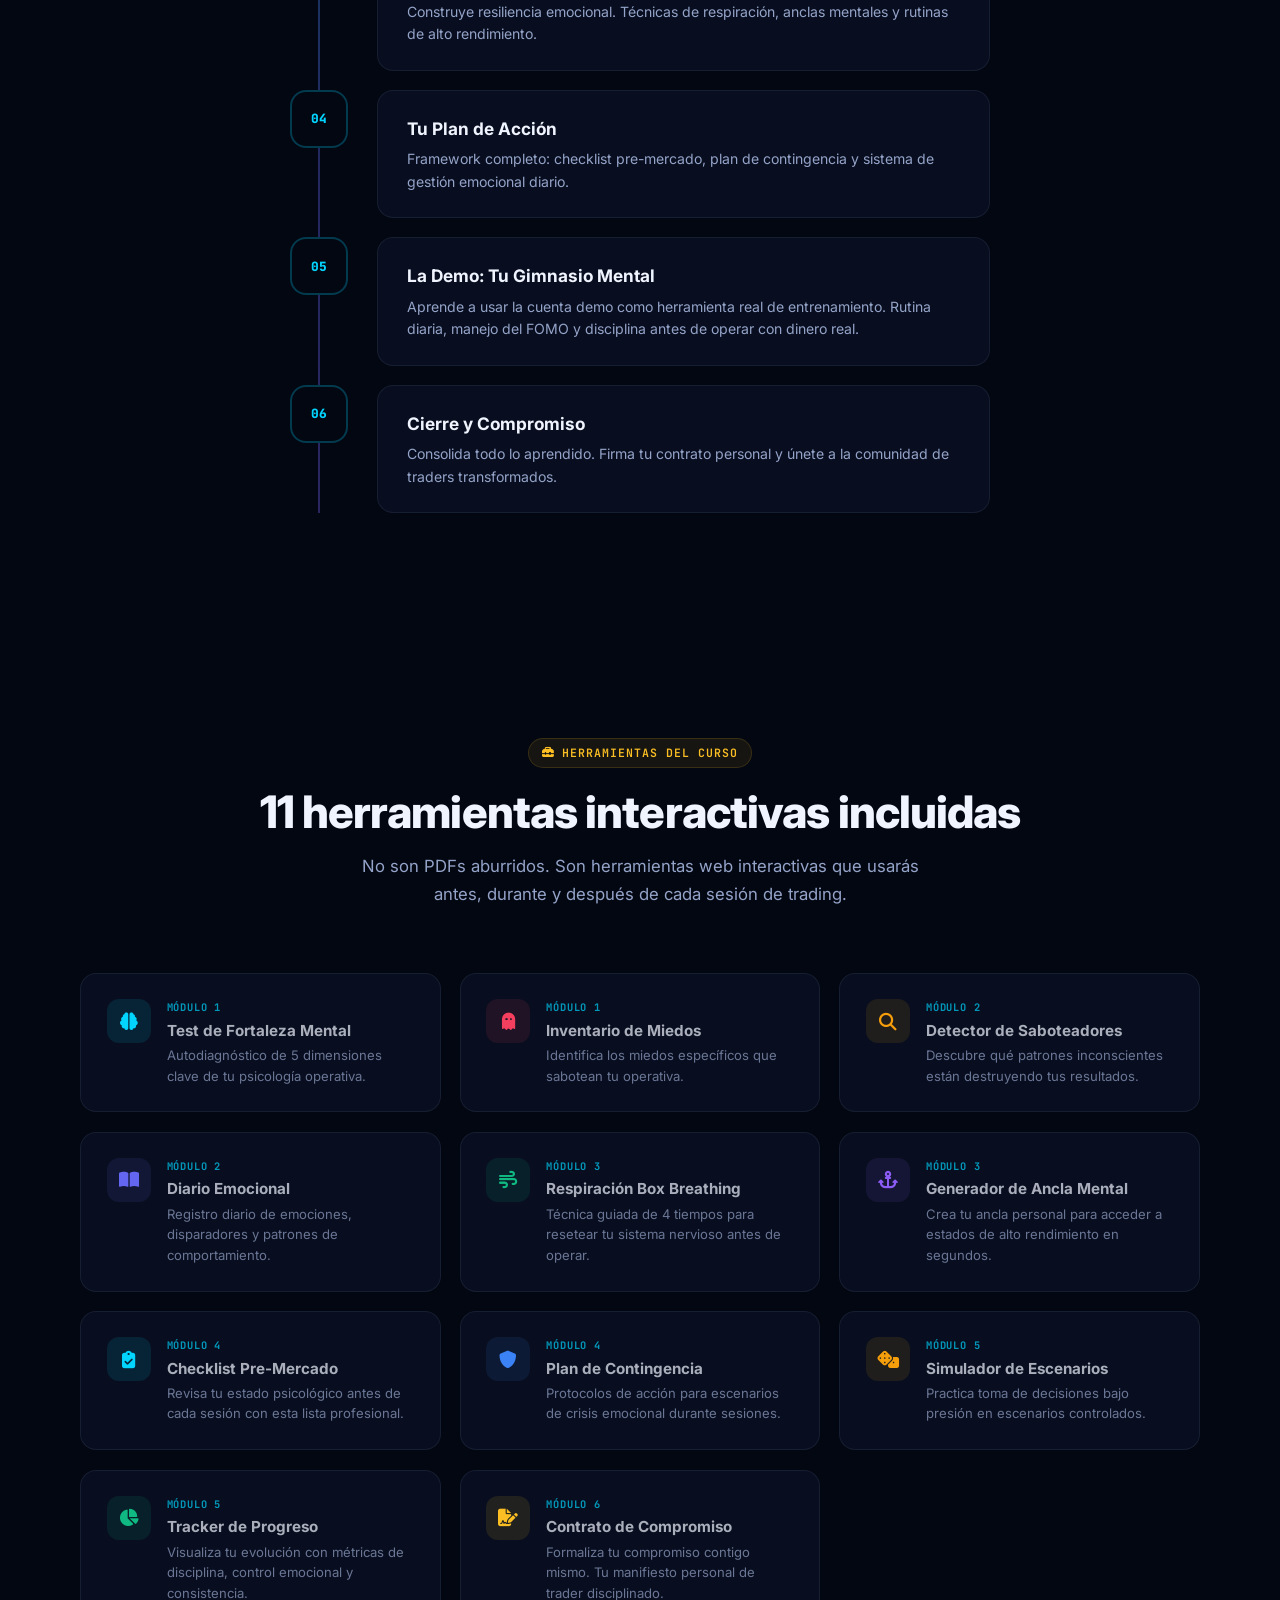
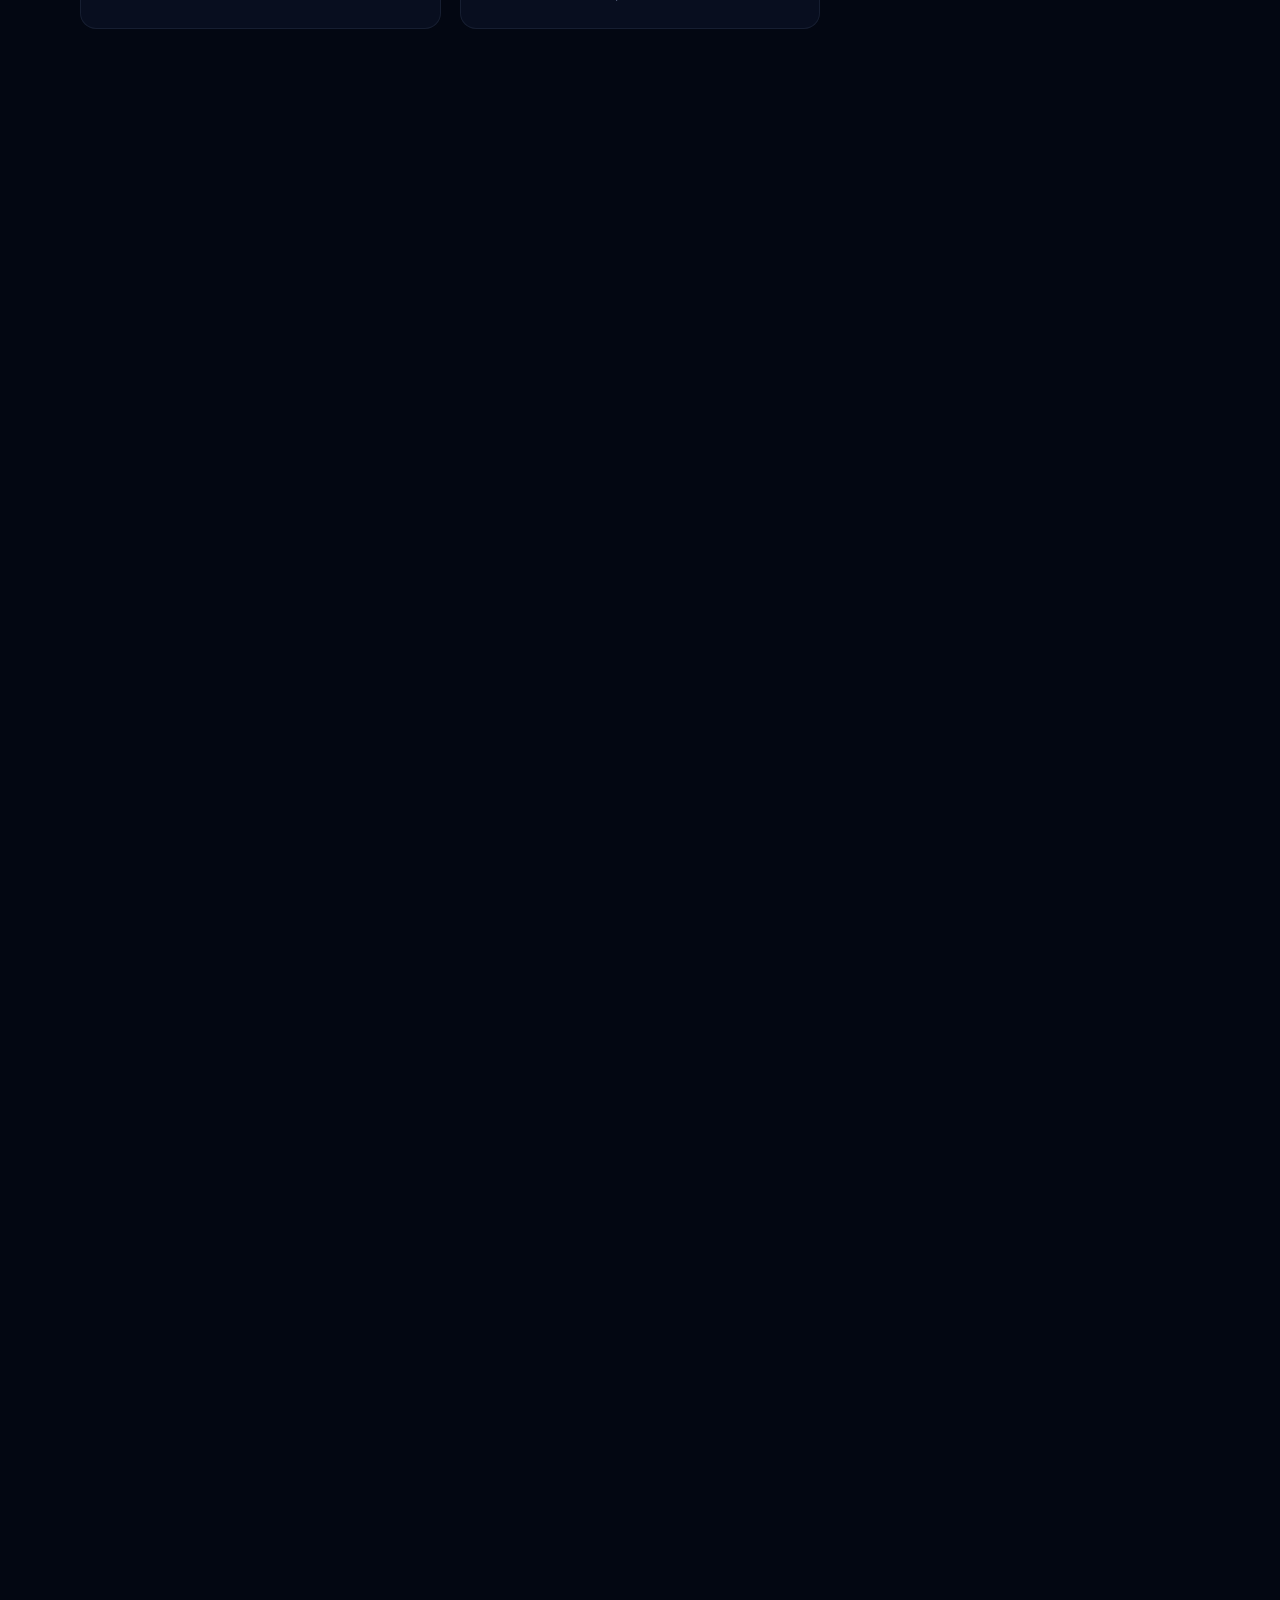
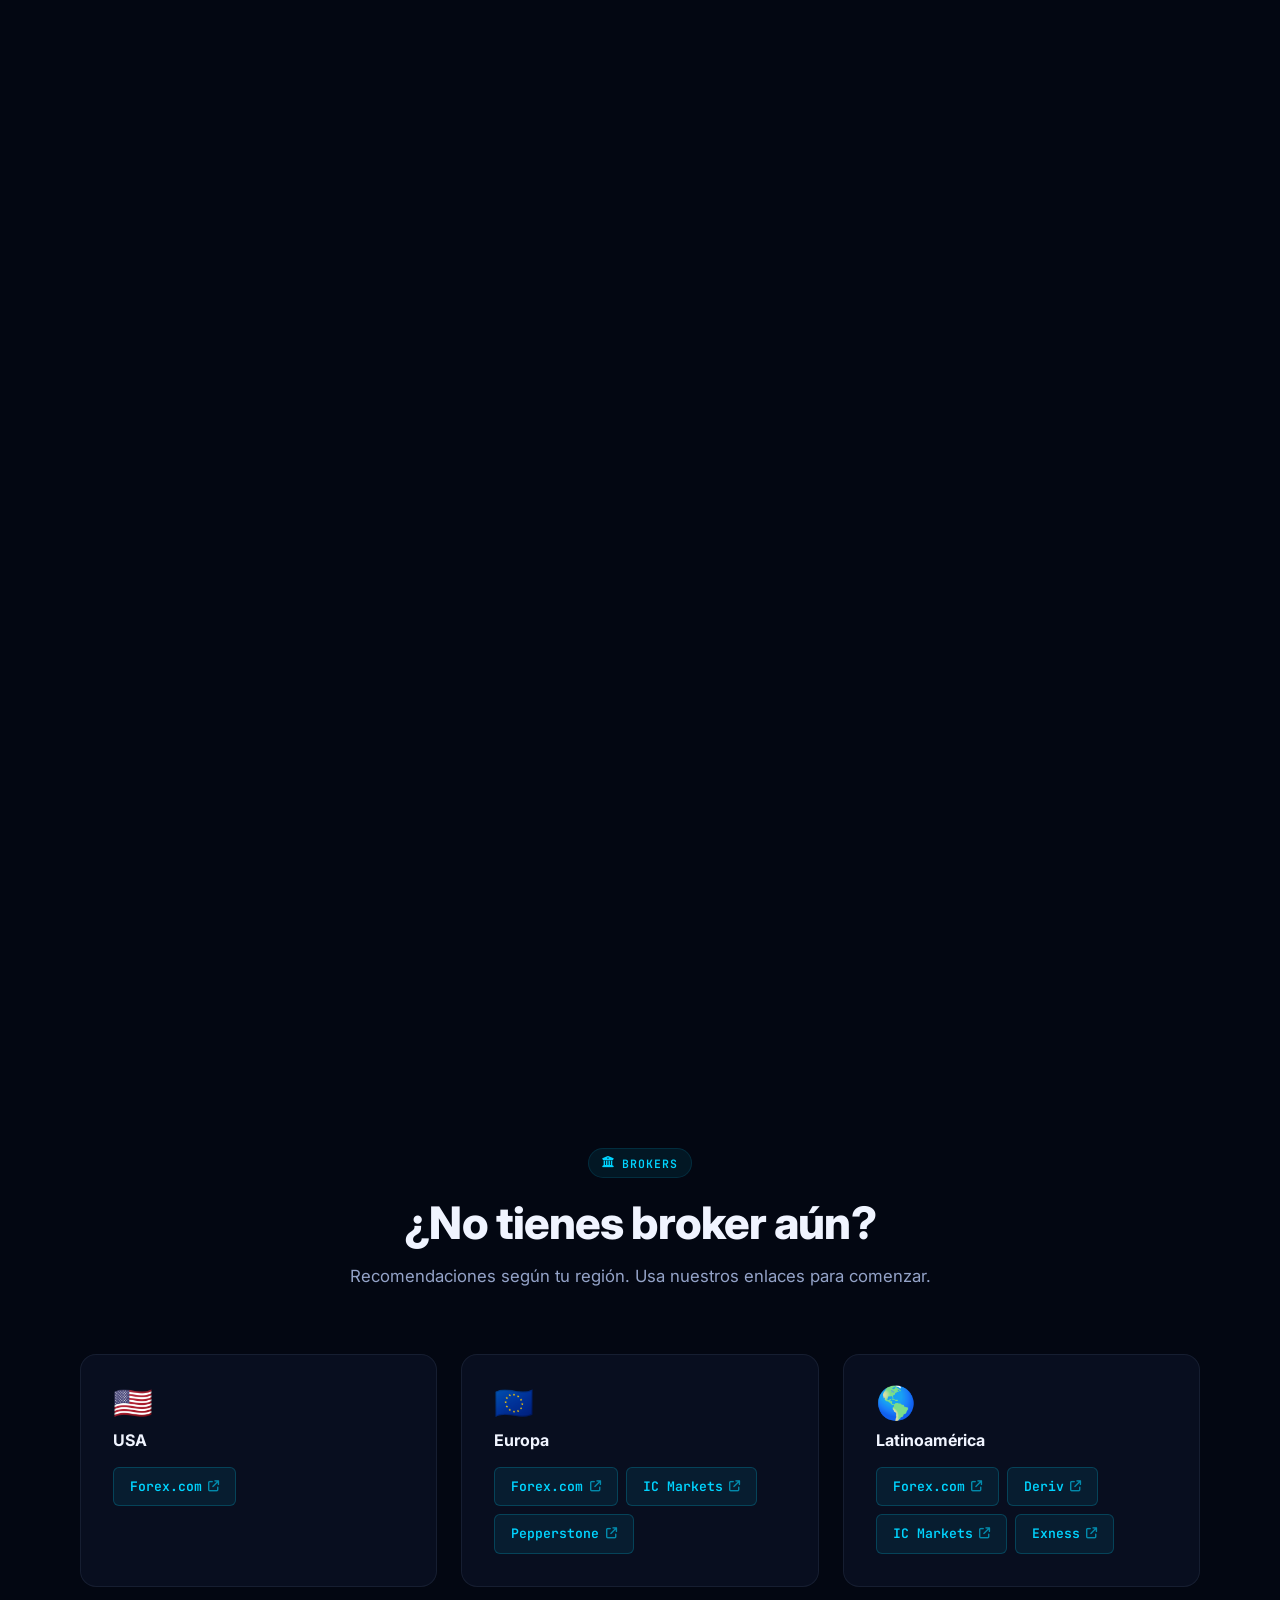
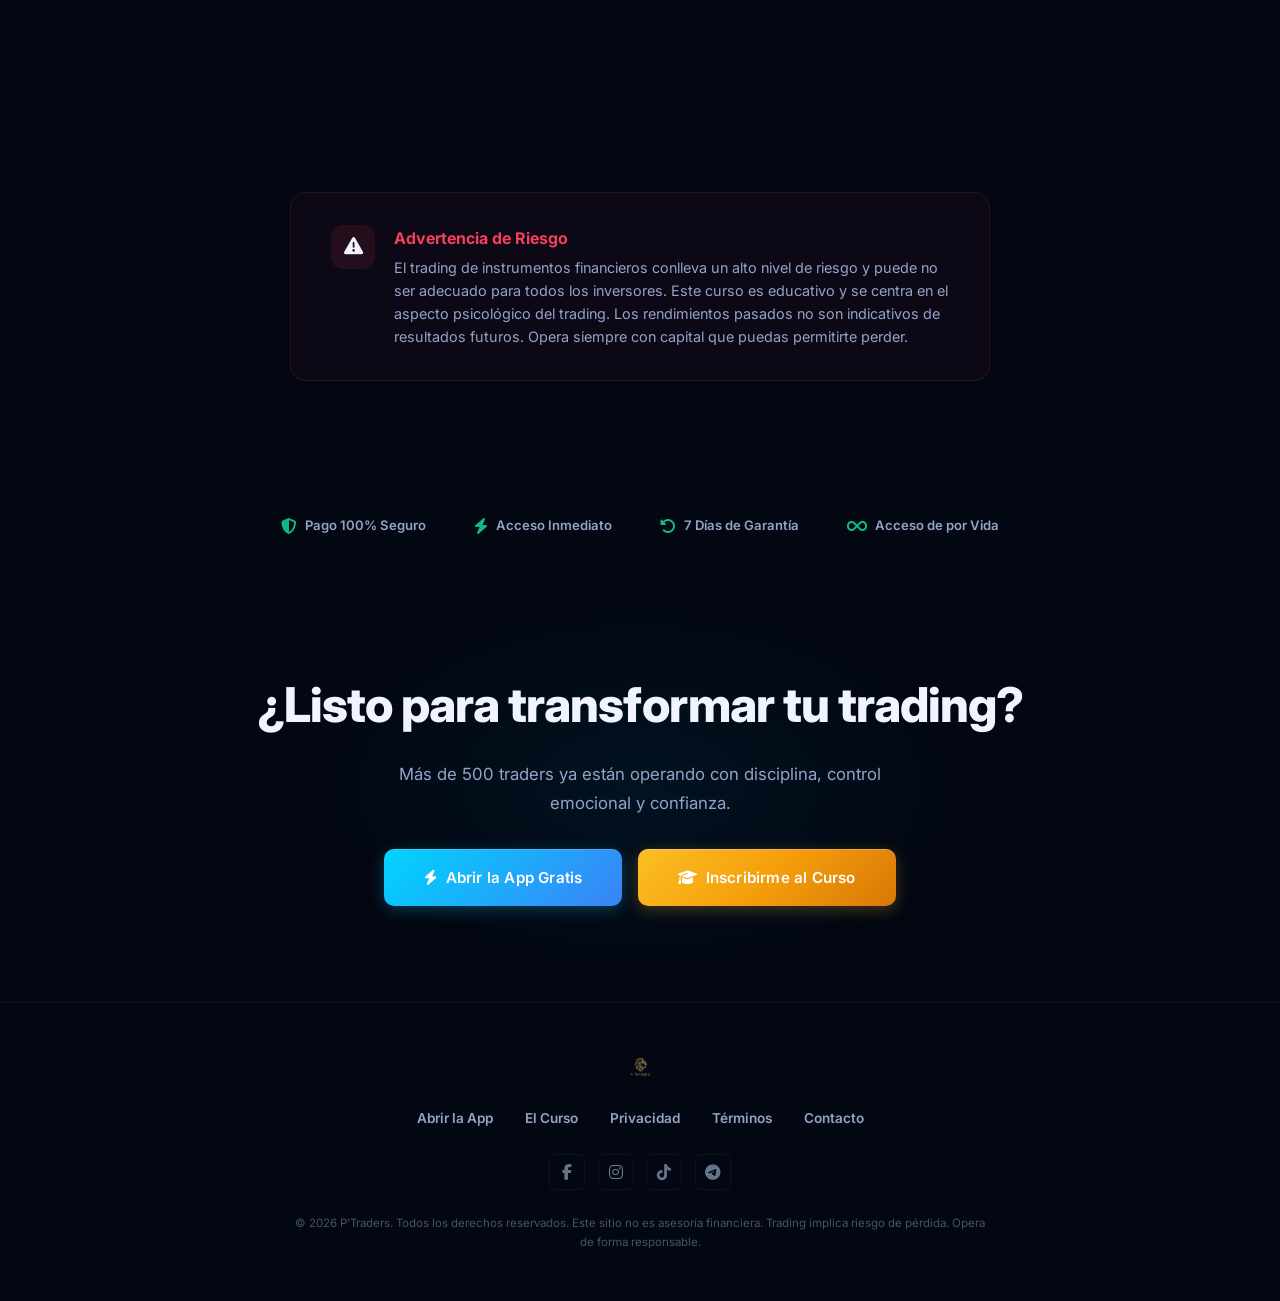
==== commit 84e75fe6: "Fix black video posters: remove empty poster attr, use preload=metadata for first frame" ====
--- a/index.html
+++ b/index.html
@@ -249,28 +249,28 @@
             <!-- Videos FIRST for impact -->
             <div class="gallery-slide gallery-slide--video" data-category="video">
               <div class="gallery-video-frame">
-                <video src="assets/videos/es/01-analizador-graficos.mp4" playsinline muted loop preload="metadata" poster="" data-autoposter></video>
+                <video src="assets/videos/es/01-analizador-graficos.mp4" playsinline muted loop preload="metadata"></video>
                 <button class="gallery-video-play" aria-label="Play video"><i class="fa-solid fa-play"></i></button>
               </div>
               <span class="gallery-caption" data-i18n="gallery_vid_01">Analizador de Gráficos IA</span>
             </div>
             <div class="gallery-slide gallery-slide--video" data-category="video">
               <div class="gallery-video-frame">
-                <video src="assets/videos/es/02-analizador-emociones.mp4" playsinline muted loop preload="metadata" poster="" data-autoposter></video>
+                <video src="assets/videos/es/02-analizador-emociones.mp4" playsinline muted loop preload="metadata"></video>
                 <button class="gallery-video-play" aria-label="Play video"><i class="fa-solid fa-play"></i></button>
               </div>
               <span class="gallery-caption" data-i18n="gallery_vid_02">Analizador de Emociones</span>
             </div>
             <div class="gallery-slide gallery-slide--video" data-category="video">
               <div class="gallery-video-frame">
-                <video src="assets/videos/es/03-diario-notas.mp4" playsinline muted loop preload="metadata" poster="" data-autoposter></video>
+                <video src="assets/videos/es/03-diario-notas.mp4" playsinline muted loop preload="metadata"></video>
                 <button class="gallery-video-play" aria-label="Play video"><i class="fa-solid fa-play"></i></button>
               </div>
               <span class="gallery-caption" data-i18n="gallery_vid_03">Diario de Notas</span>
             </div>
             <div class="gallery-slide gallery-slide--video" data-category="video">
               <div class="gallery-video-frame">
-                <video src="assets/videos/es/04-noticias-ia.mp4" playsinline muted loop preload="metadata" poster="" data-autoposter></video>
+                <video src="assets/videos/es/04-noticias-ia.mp4" playsinline muted loop preload="metadata"></video>
                 <button class="gallery-video-play" aria-label="Play video"><i class="fa-solid fa-play"></i></button>
               </div>
               <span class="gallery-caption" data-i18n="gallery_vid_04">Noticias con IA</span>
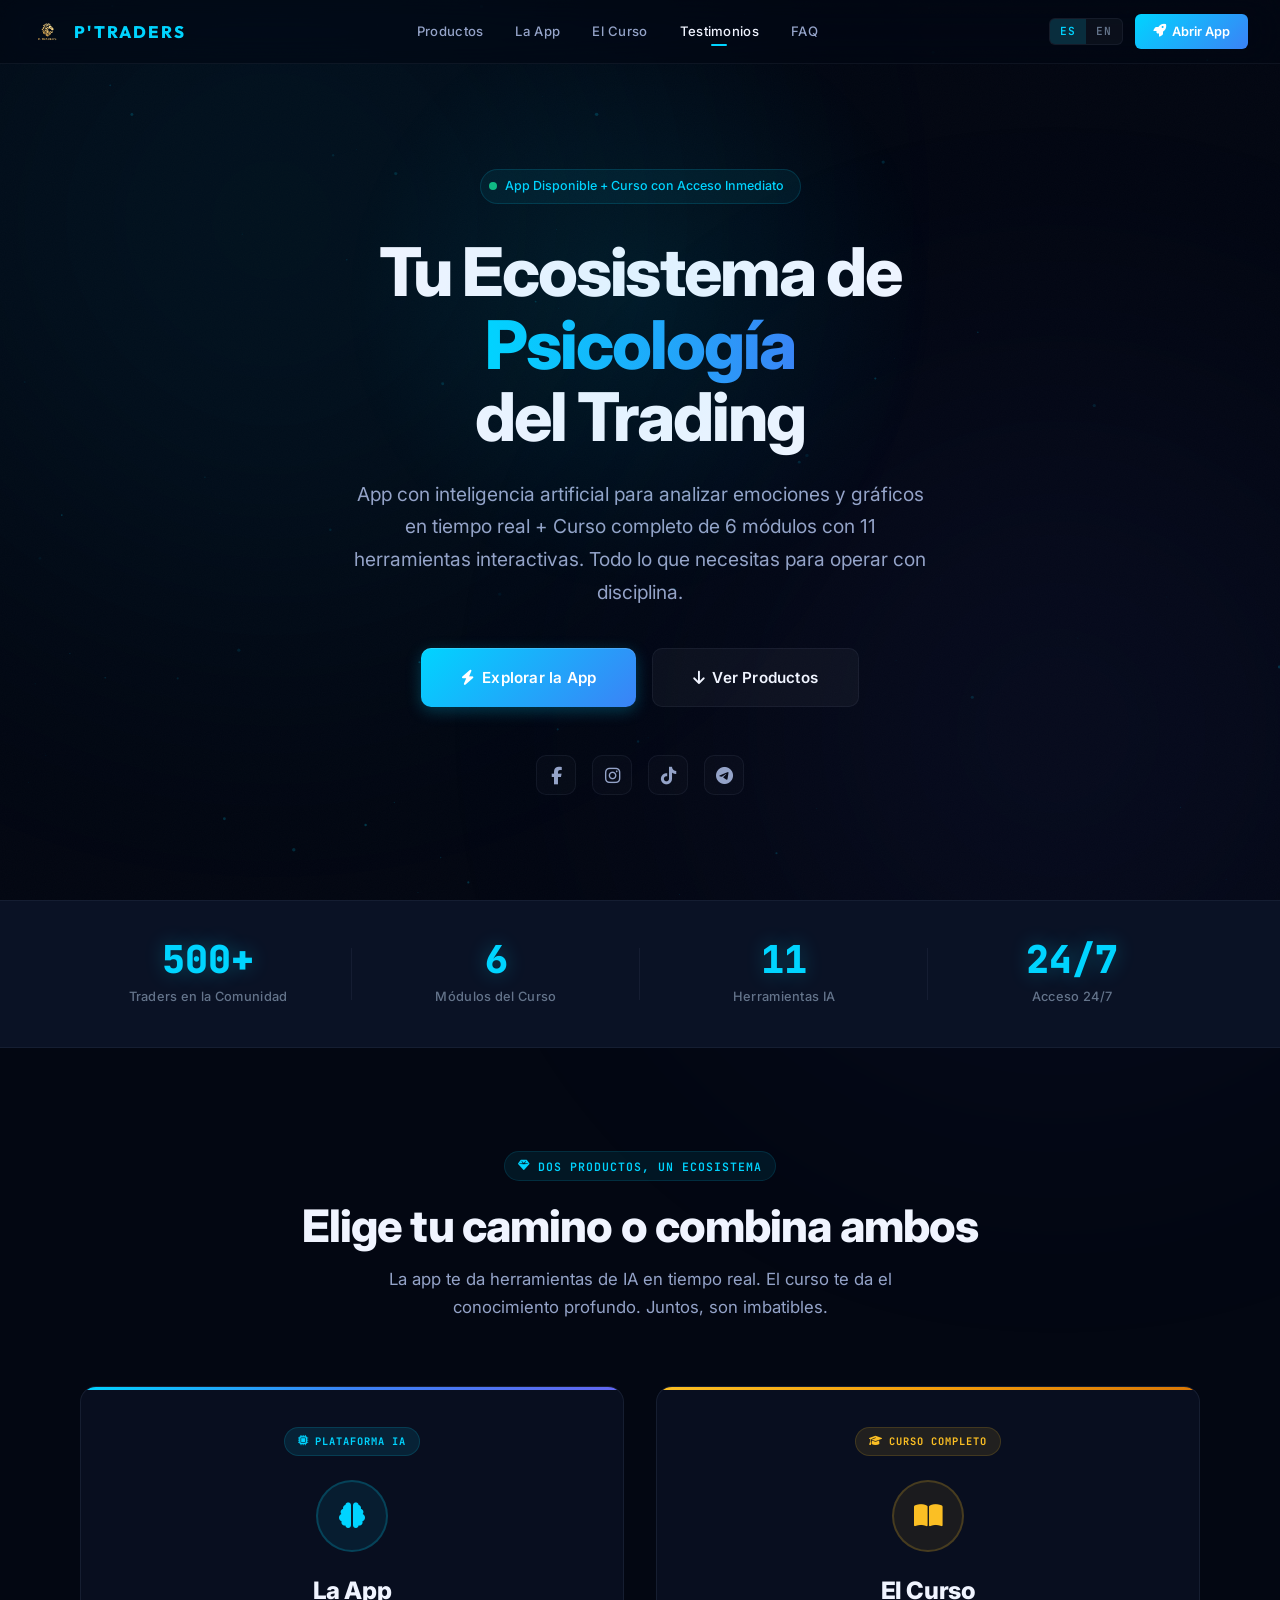
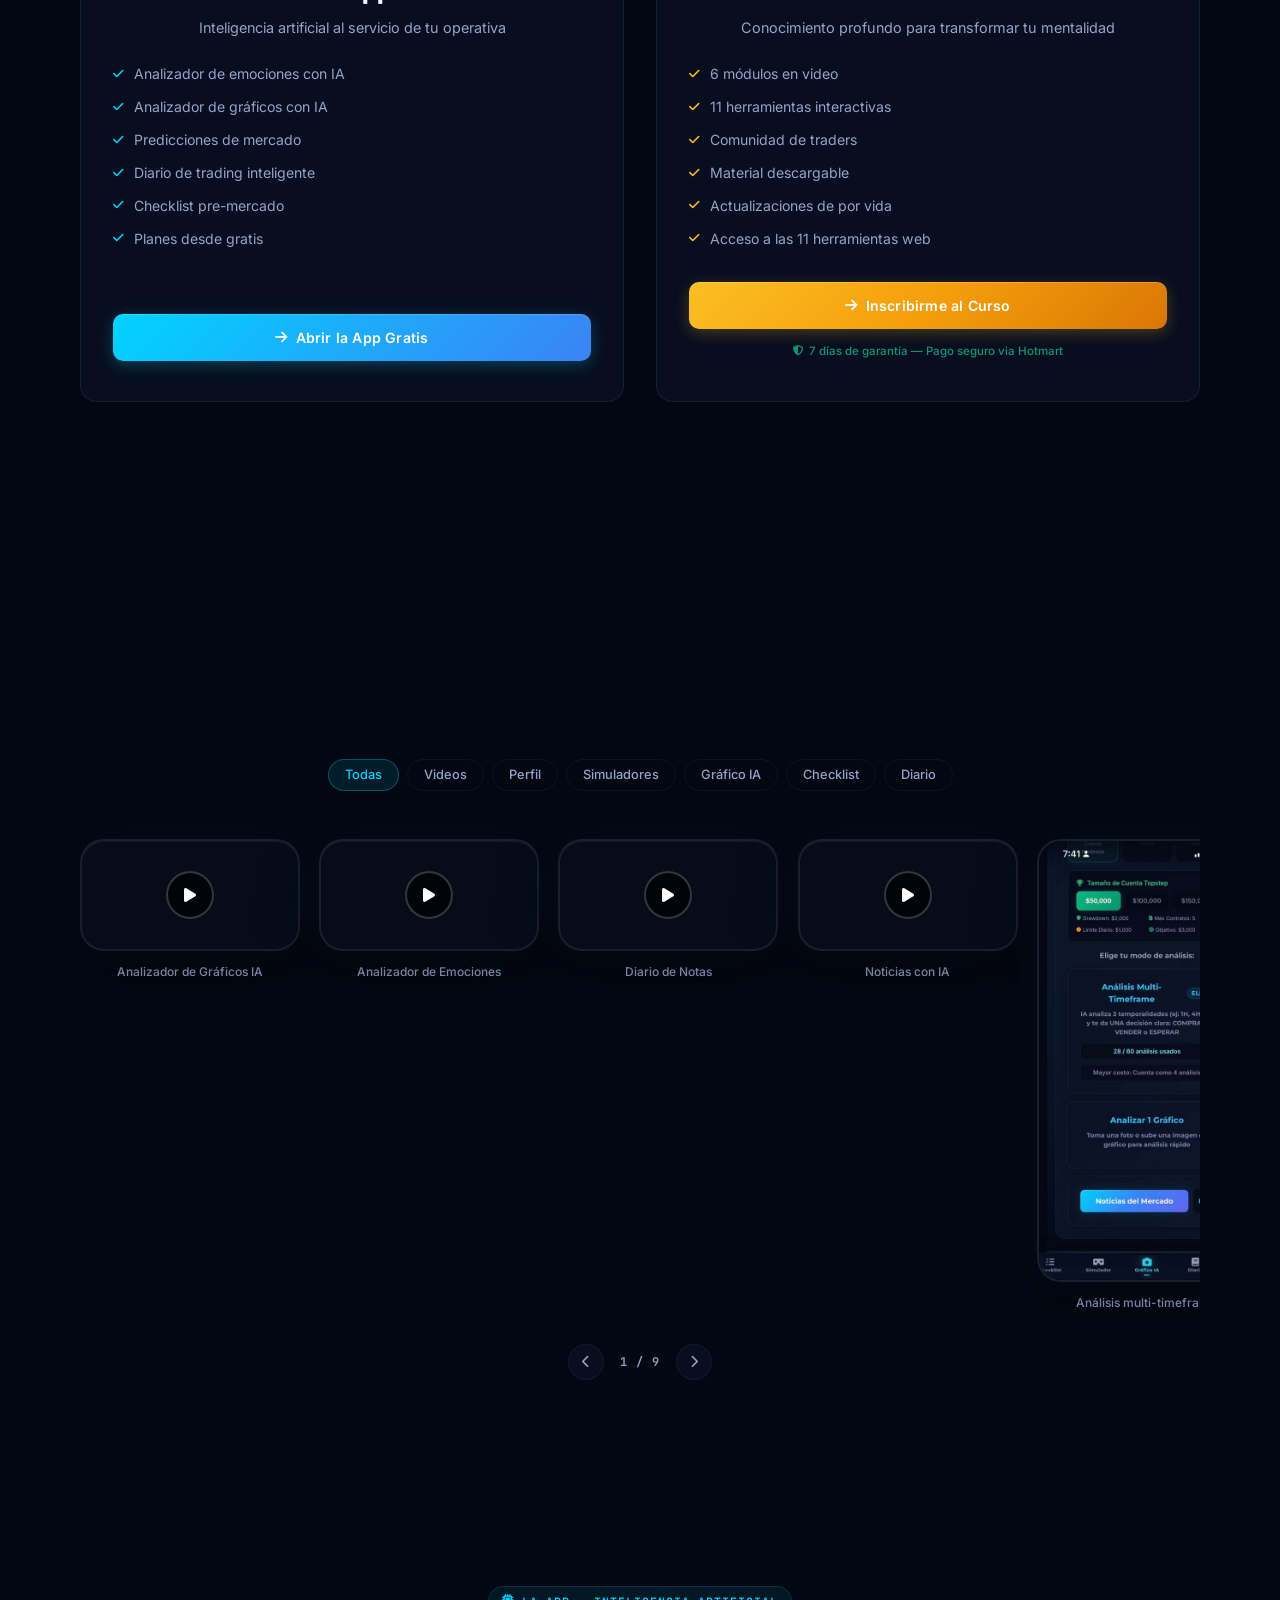
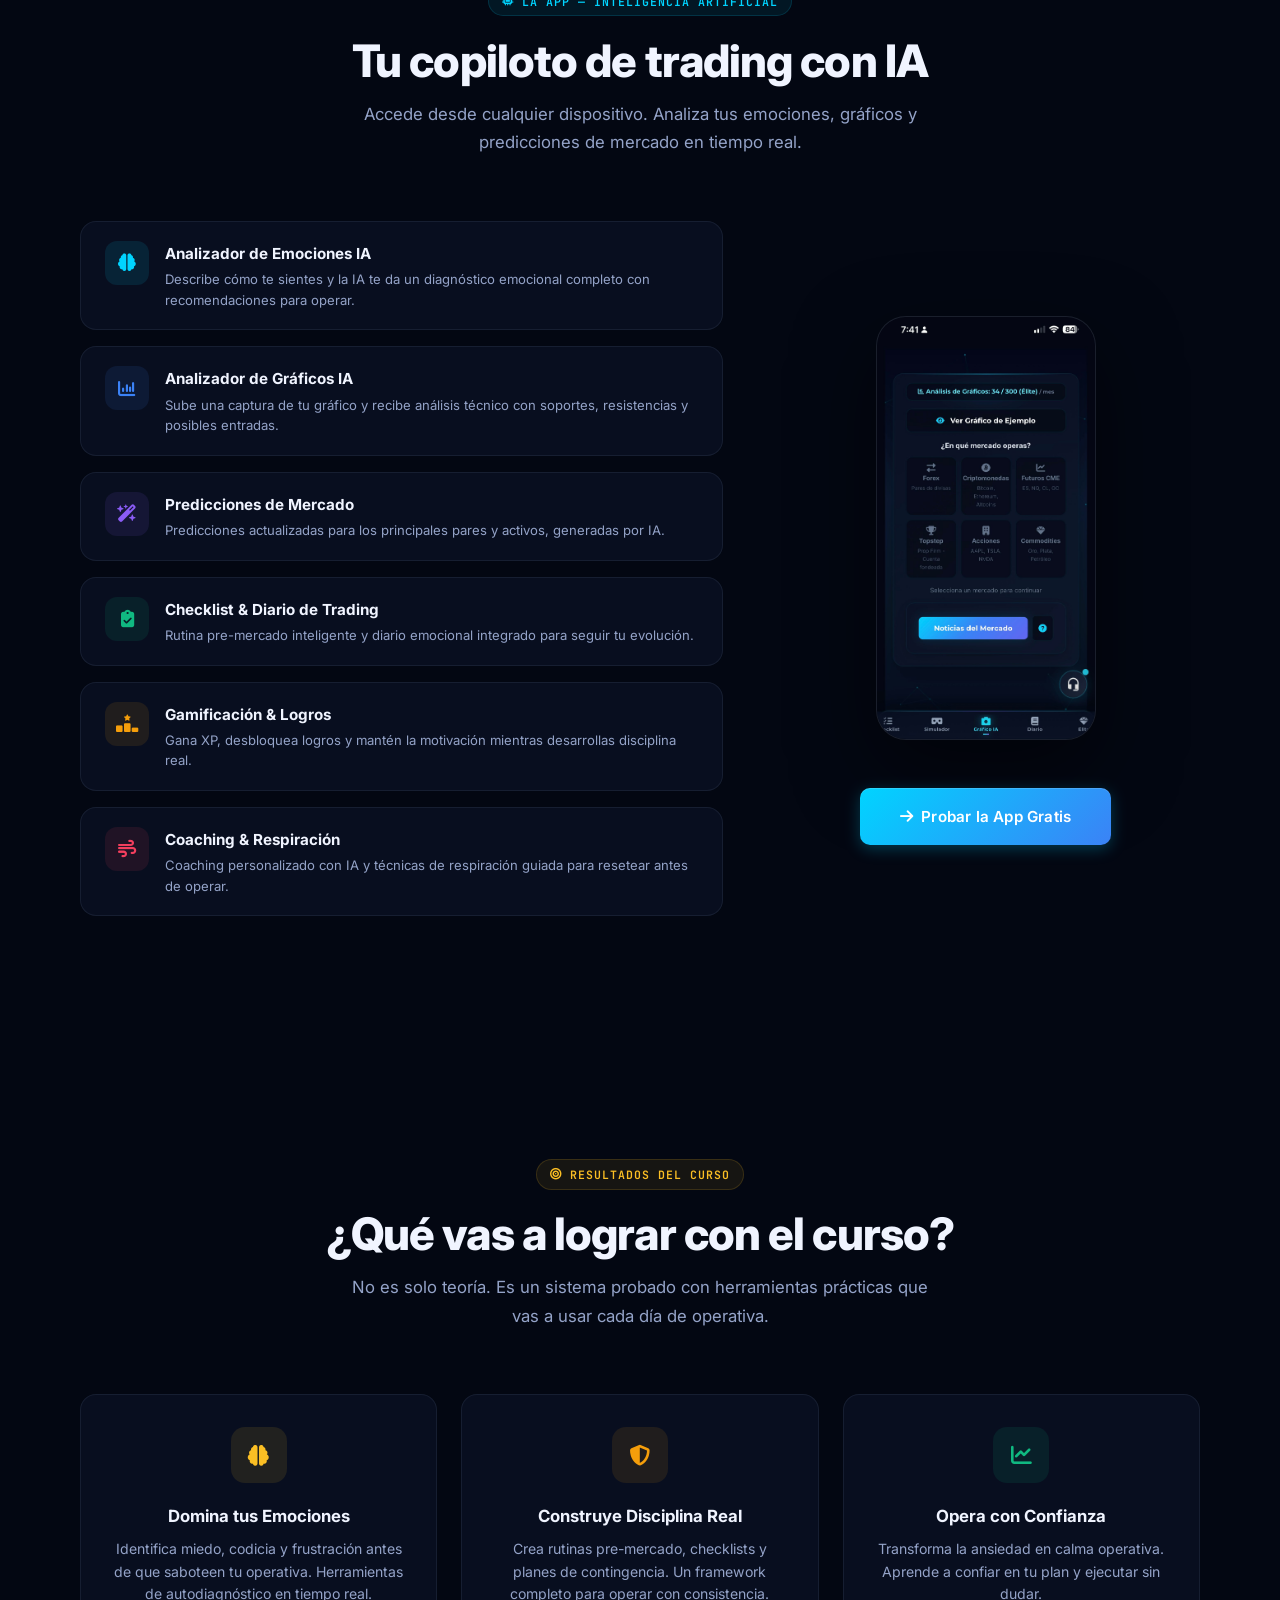
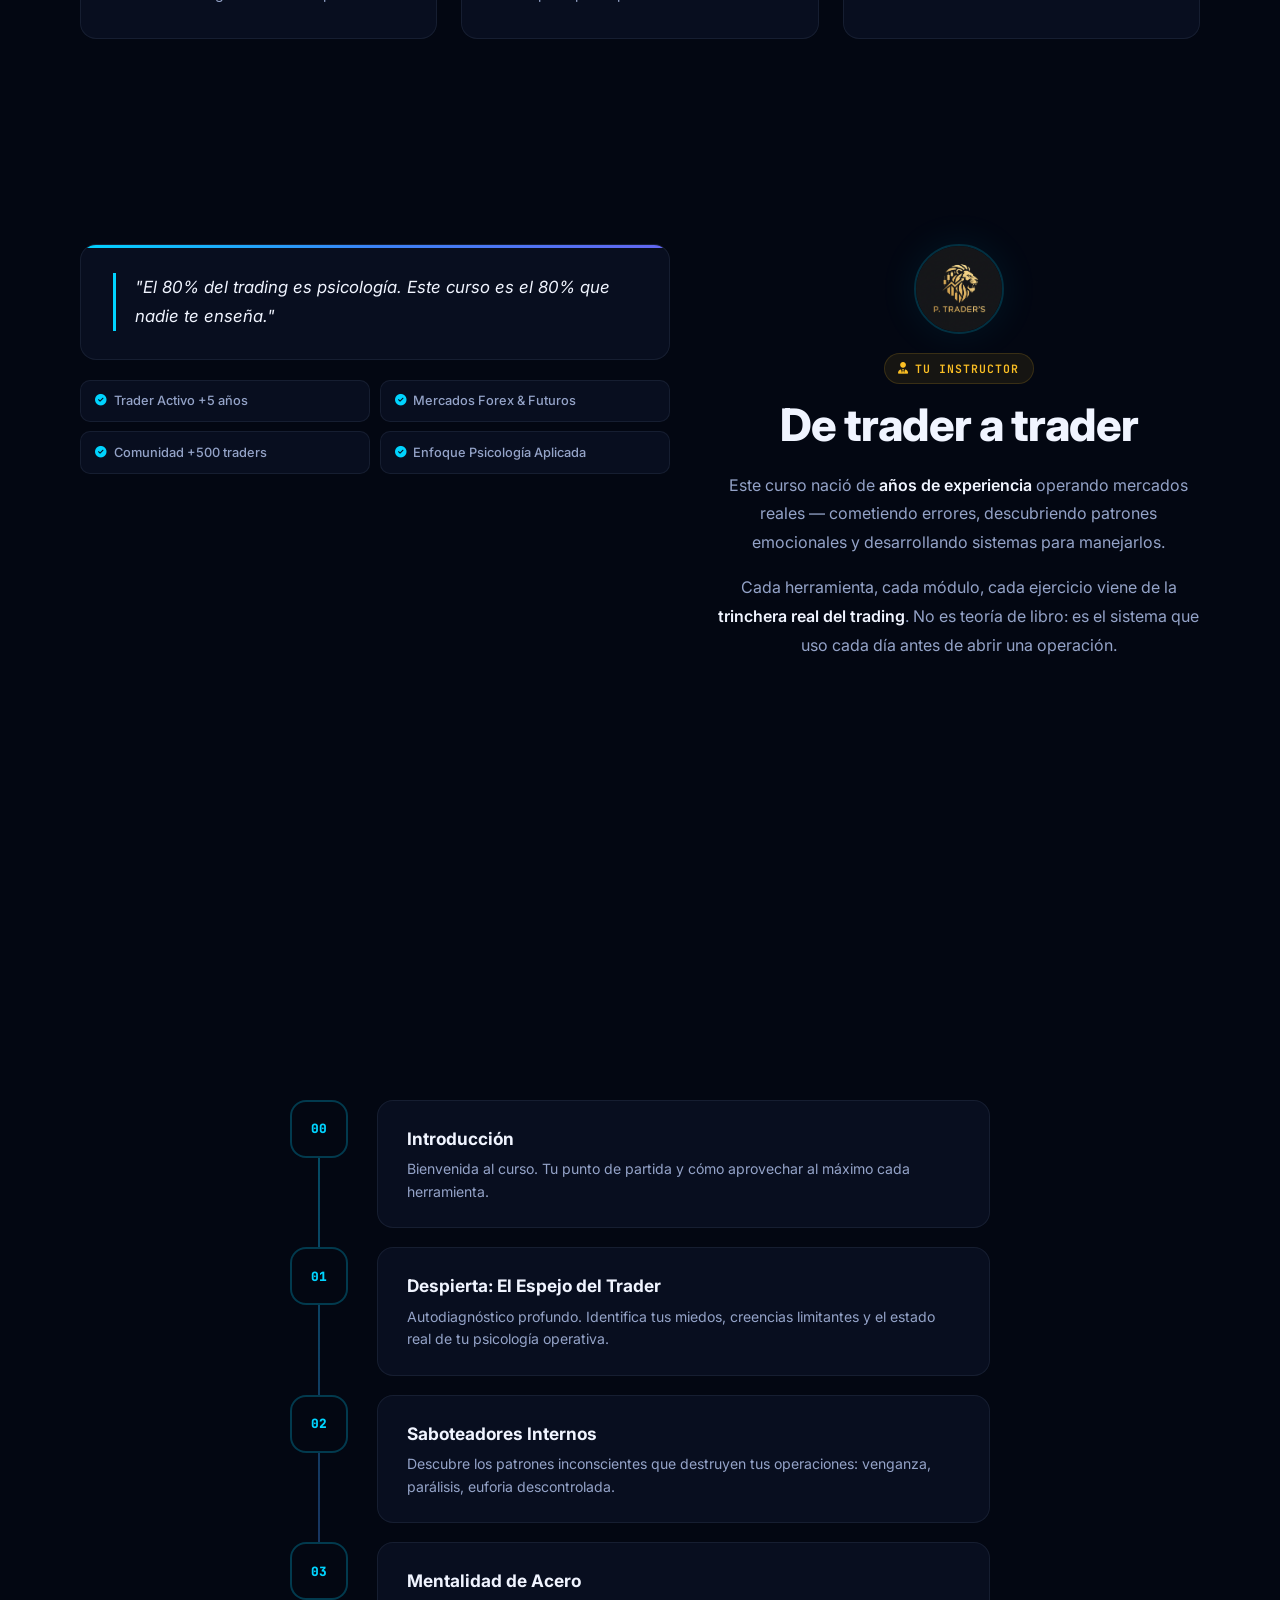
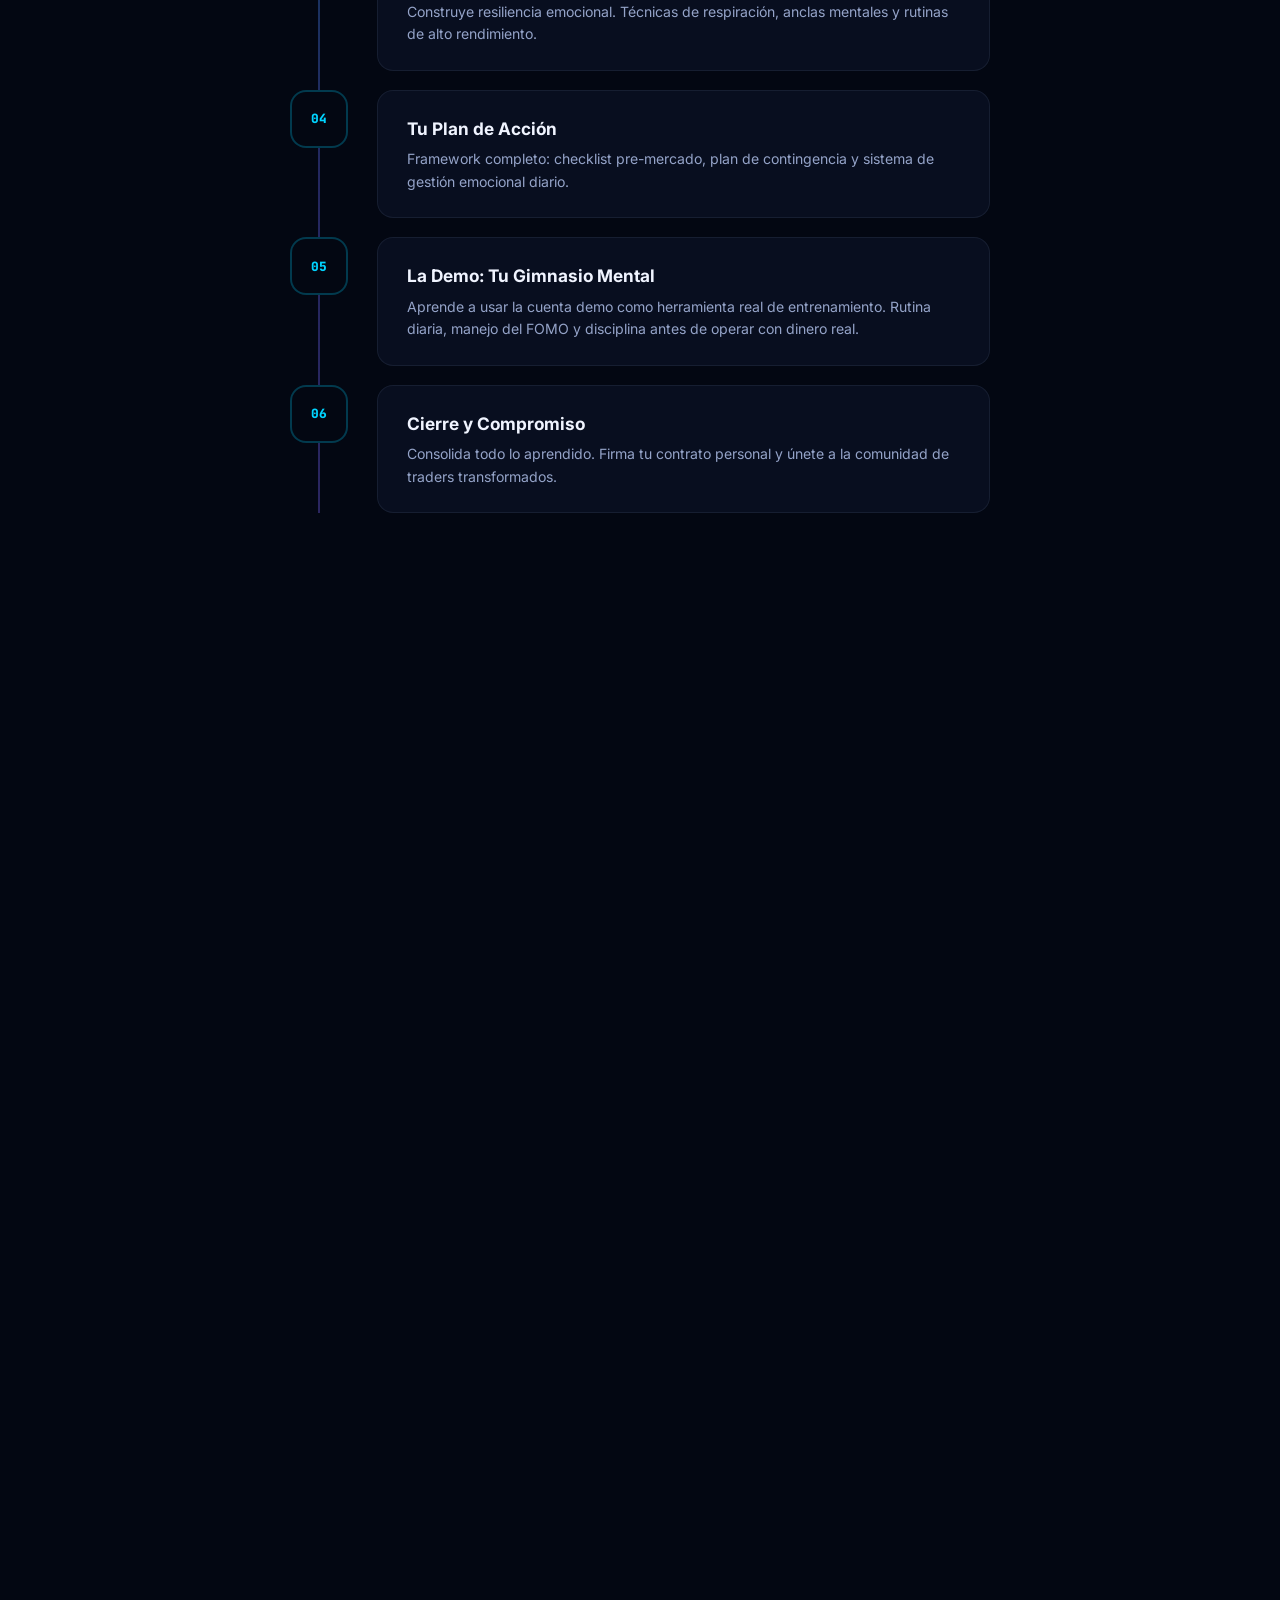
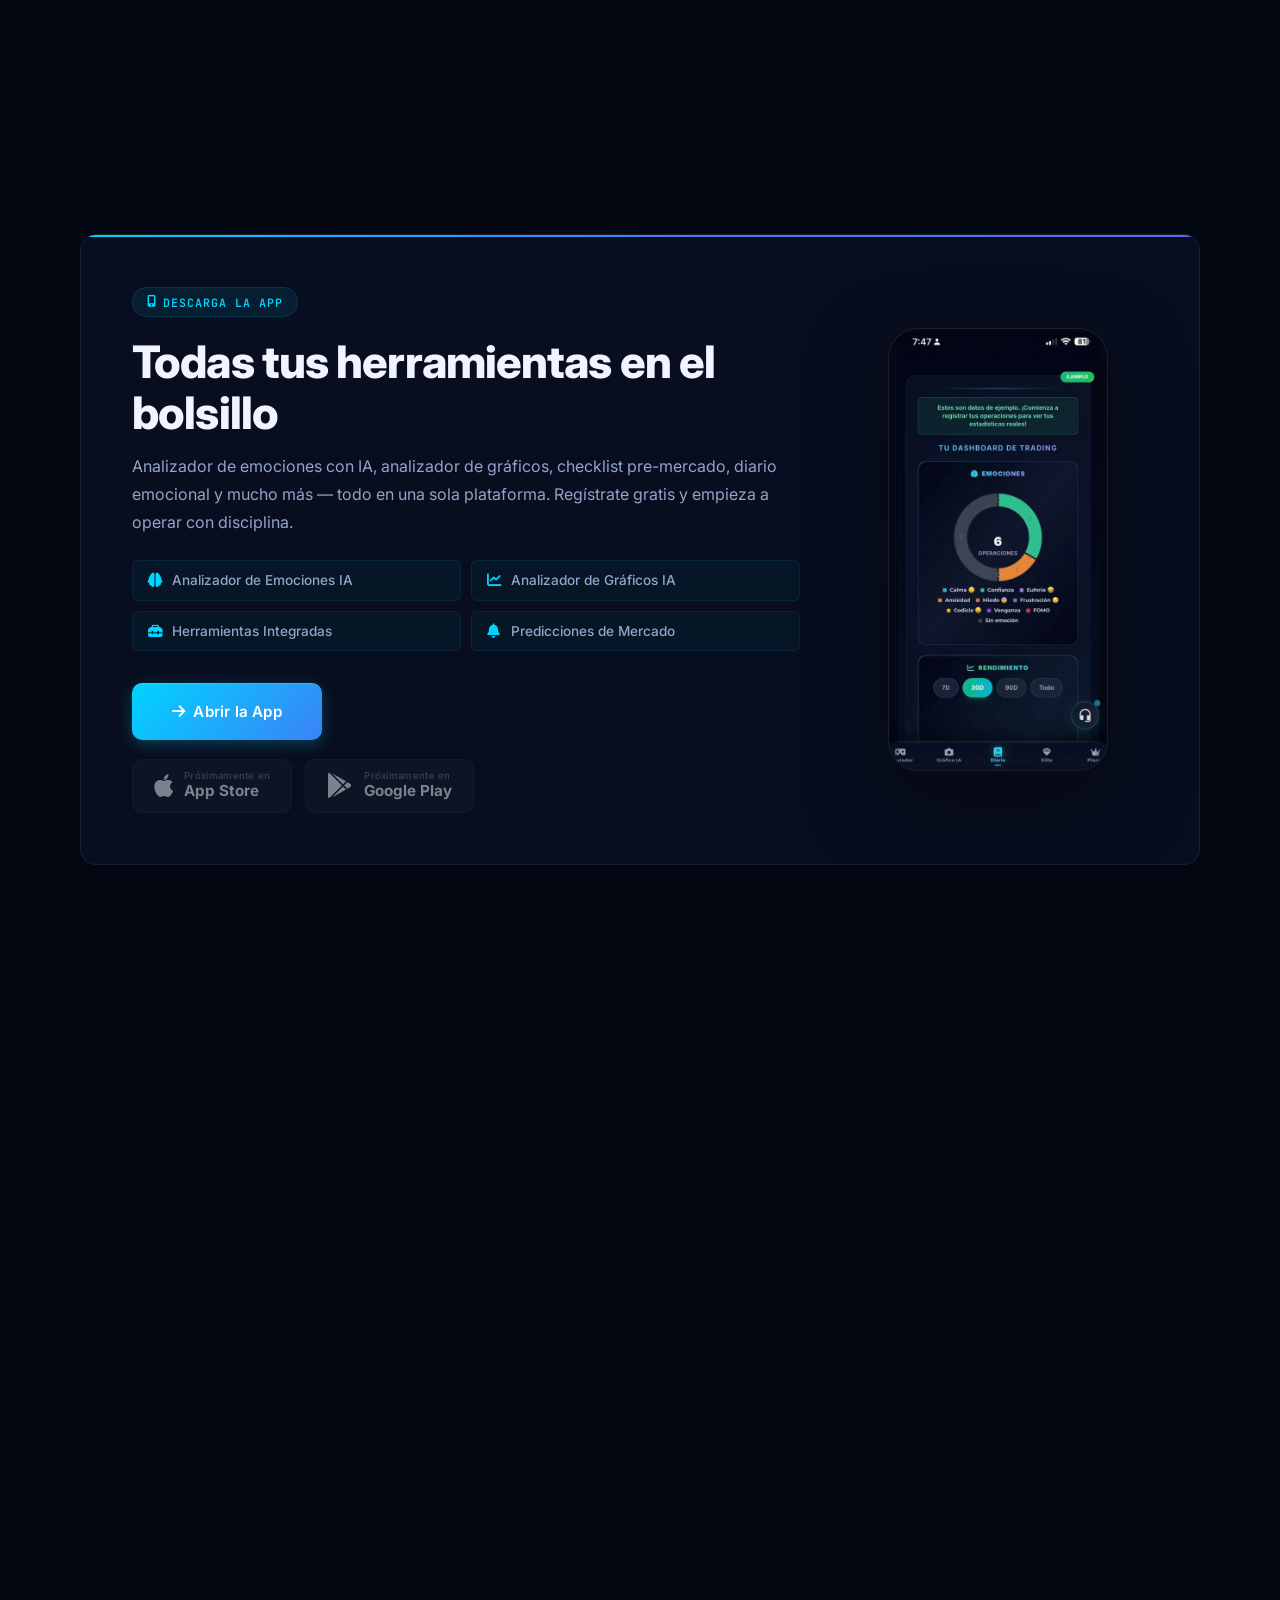
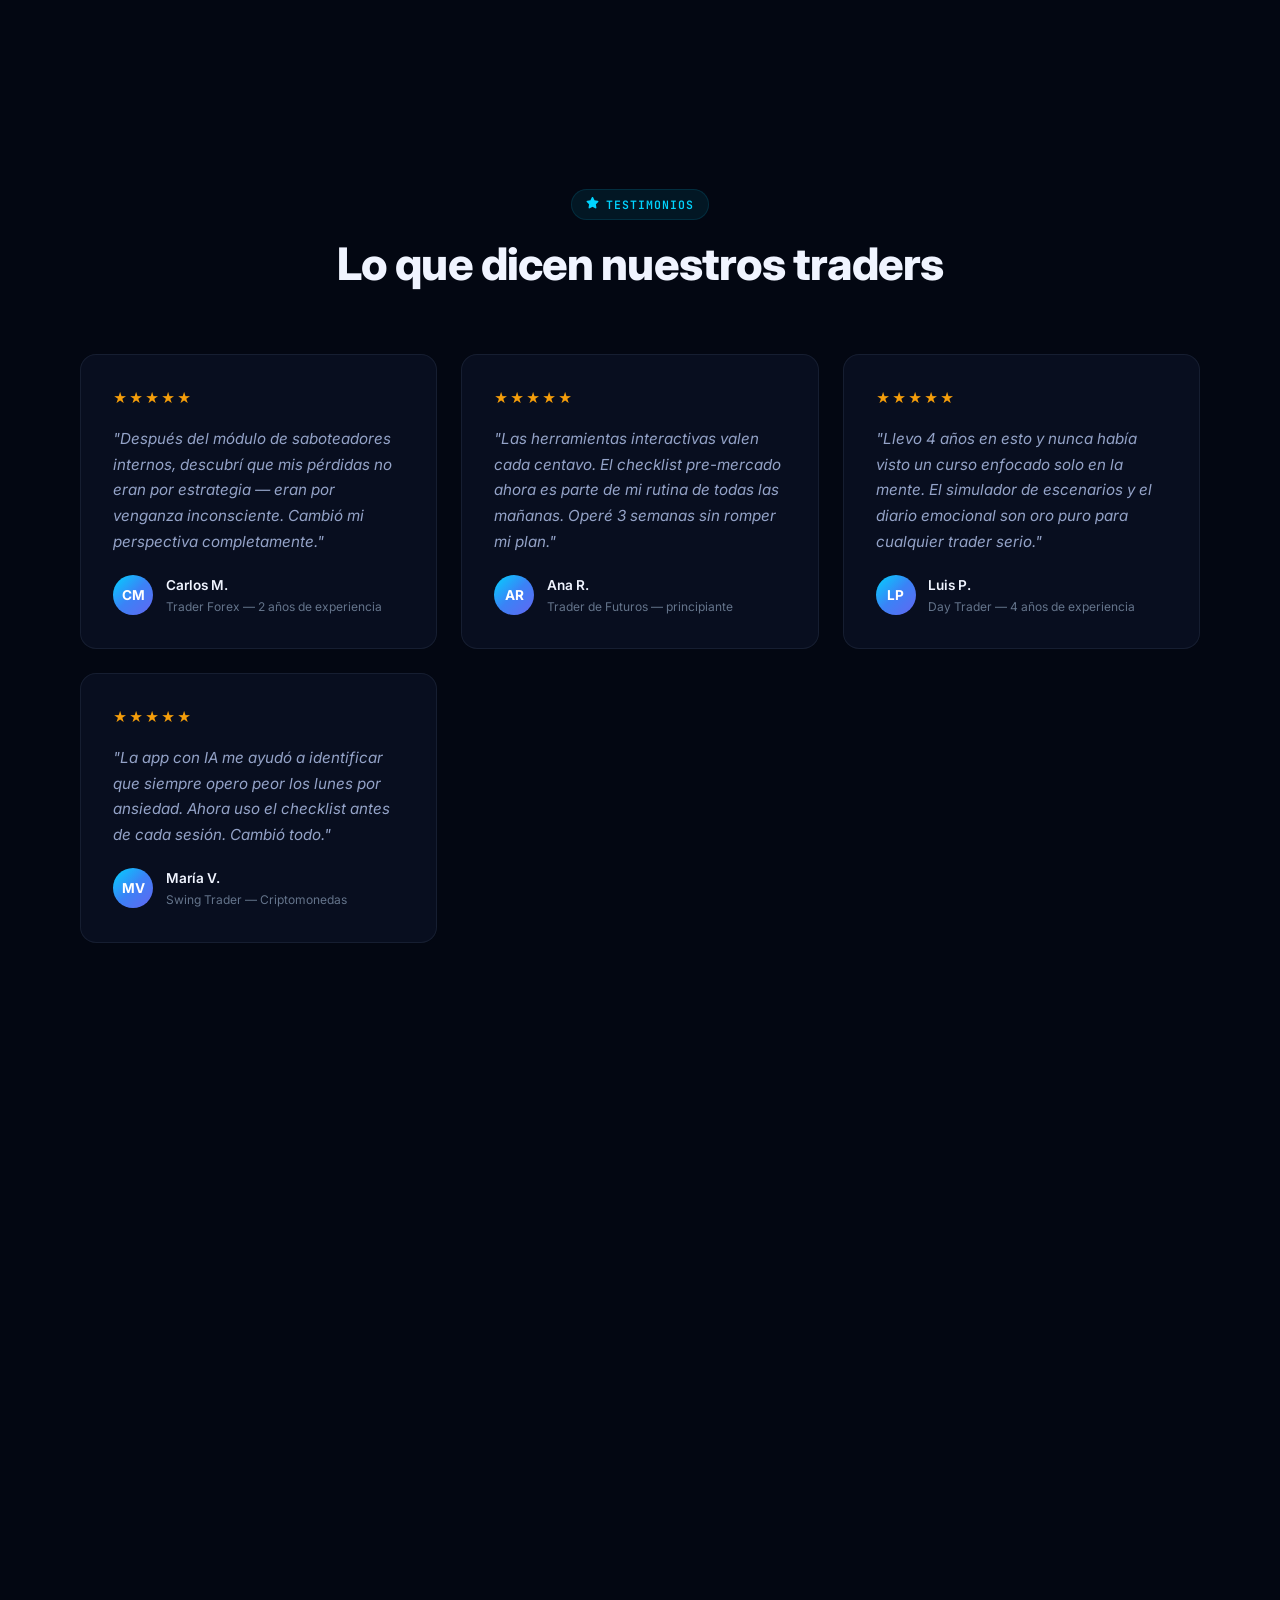
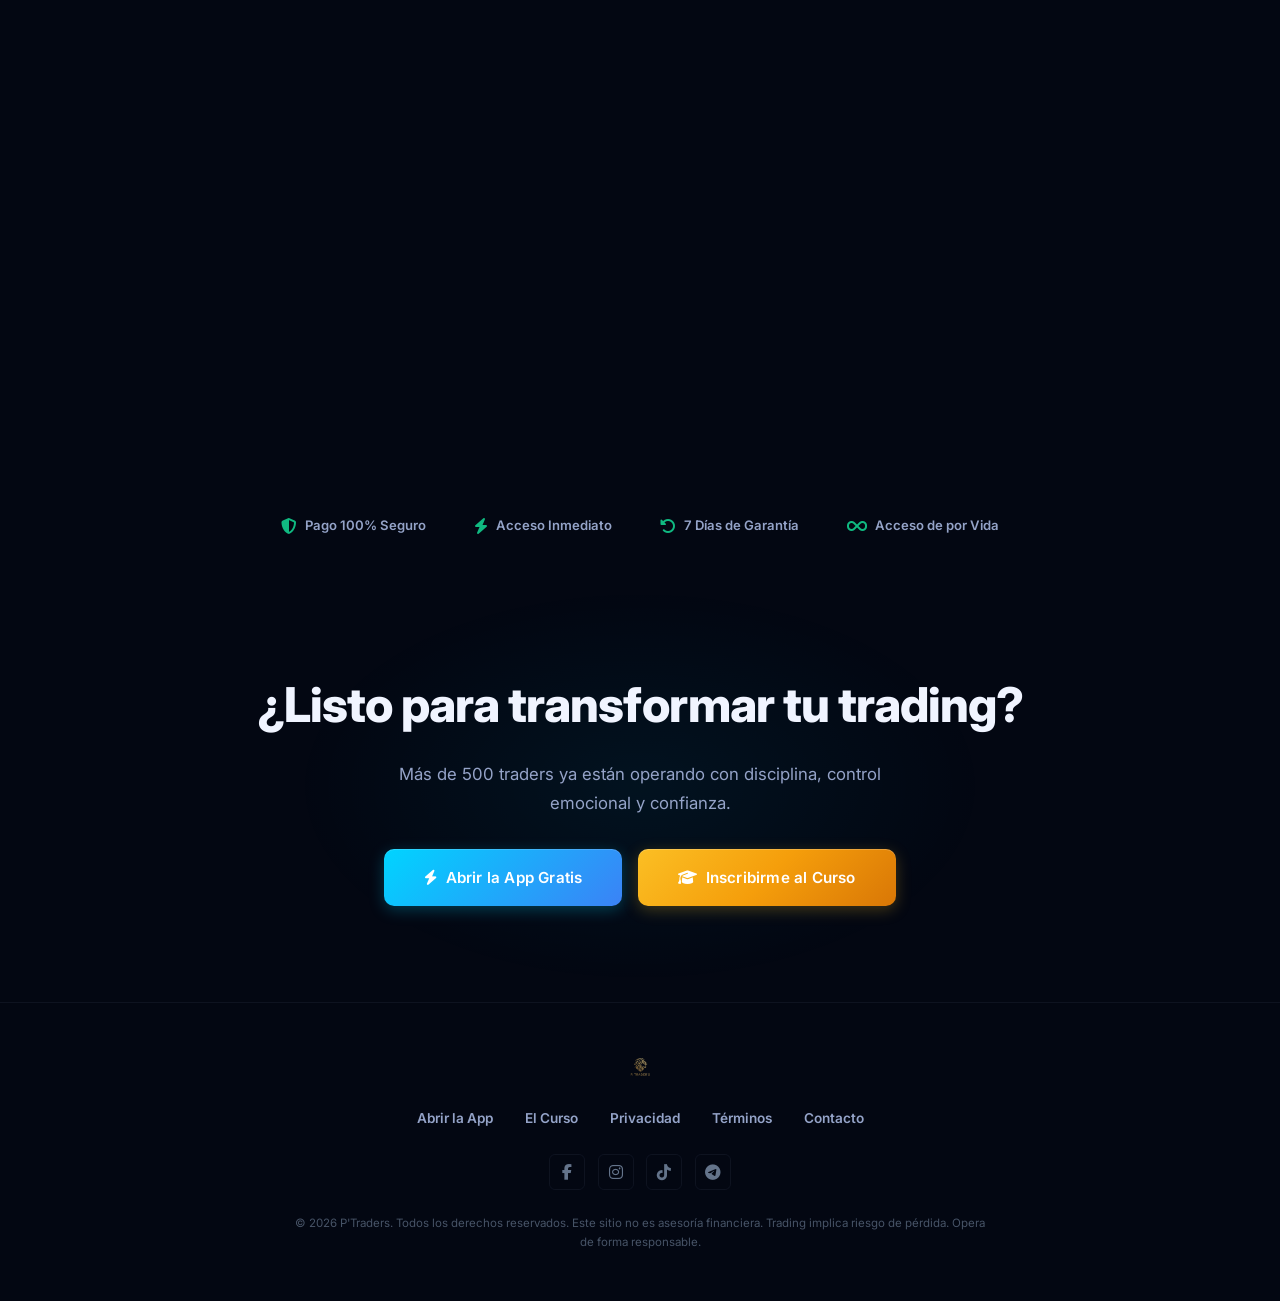
==== commit a66ce1ca: "Fix video thumbnails (#t=0.001 for first frame) and hide play button during playback" ====
--- a/index.html
+++ b/index.html
@@ -249,28 +249,28 @@
             <!-- Videos FIRST for impact -->
             <div class="gallery-slide gallery-slide--video" data-category="video">
               <div class="gallery-video-frame">
-                <video src="assets/videos/es/01-analizador-graficos.mp4" playsinline muted loop preload="metadata"></video>
+                <video src="assets/videos/es/01-analizador-graficos.mp4#t=0.001" playsinline muted loop preload="metadata"></video>
                 <button class="gallery-video-play" aria-label="Play video"><i class="fa-solid fa-play"></i></button>
               </div>
               <span class="gallery-caption" data-i18n="gallery_vid_01">Analizador de Gráficos IA</span>
             </div>
             <div class="gallery-slide gallery-slide--video" data-category="video">
               <div class="gallery-video-frame">
-                <video src="assets/videos/es/02-analizador-emociones.mp4" playsinline muted loop preload="metadata"></video>
+                <video src="assets/videos/es/02-analizador-emociones.mp4#t=0.001" playsinline muted loop preload="metadata"></video>
                 <button class="gallery-video-play" aria-label="Play video"><i class="fa-solid fa-play"></i></button>
               </div>
               <span class="gallery-caption" data-i18n="gallery_vid_02">Analizador de Emociones</span>
             </div>
             <div class="gallery-slide gallery-slide--video" data-category="video">
               <div class="gallery-video-frame">
-                <video src="assets/videos/es/03-diario-notas.mp4" playsinline muted loop preload="metadata"></video>
+                <video src="assets/videos/es/03-diario-notas.mp4#t=0.001" playsinline muted loop preload="metadata"></video>
                 <button class="gallery-video-play" aria-label="Play video"><i class="fa-solid fa-play"></i></button>
               </div>
               <span class="gallery-caption" data-i18n="gallery_vid_03">Diario de Notas</span>
             </div>
             <div class="gallery-slide gallery-slide--video" data-category="video">
               <div class="gallery-video-frame">
-                <video src="assets/videos/es/04-noticias-ia.mp4" playsinline muted loop preload="metadata"></video>
+                <video src="assets/videos/es/04-noticias-ia.mp4#t=0.001" playsinline muted loop preload="metadata"></video>
                 <button class="gallery-video-play" aria-label="Play video"><i class="fa-solid fa-play"></i></button>
               </div>
               <span class="gallery-caption" data-i18n="gallery_vid_04">Noticias con IA</span>
--- a/css/style.css
+++ b/css/style.css
@@ -772,10 +772,6 @@
   opacity: 0;
   pointer-events: none;
 }
-.gallery-video-frame:hover .gallery-video-play.is-playing {
-  opacity: 1;
-  pointer-events: auto;
-}
 .gallery-filter[data-filter="video"] i {
   font-size: 0.65rem;
   margin-right: 0.15rem;
